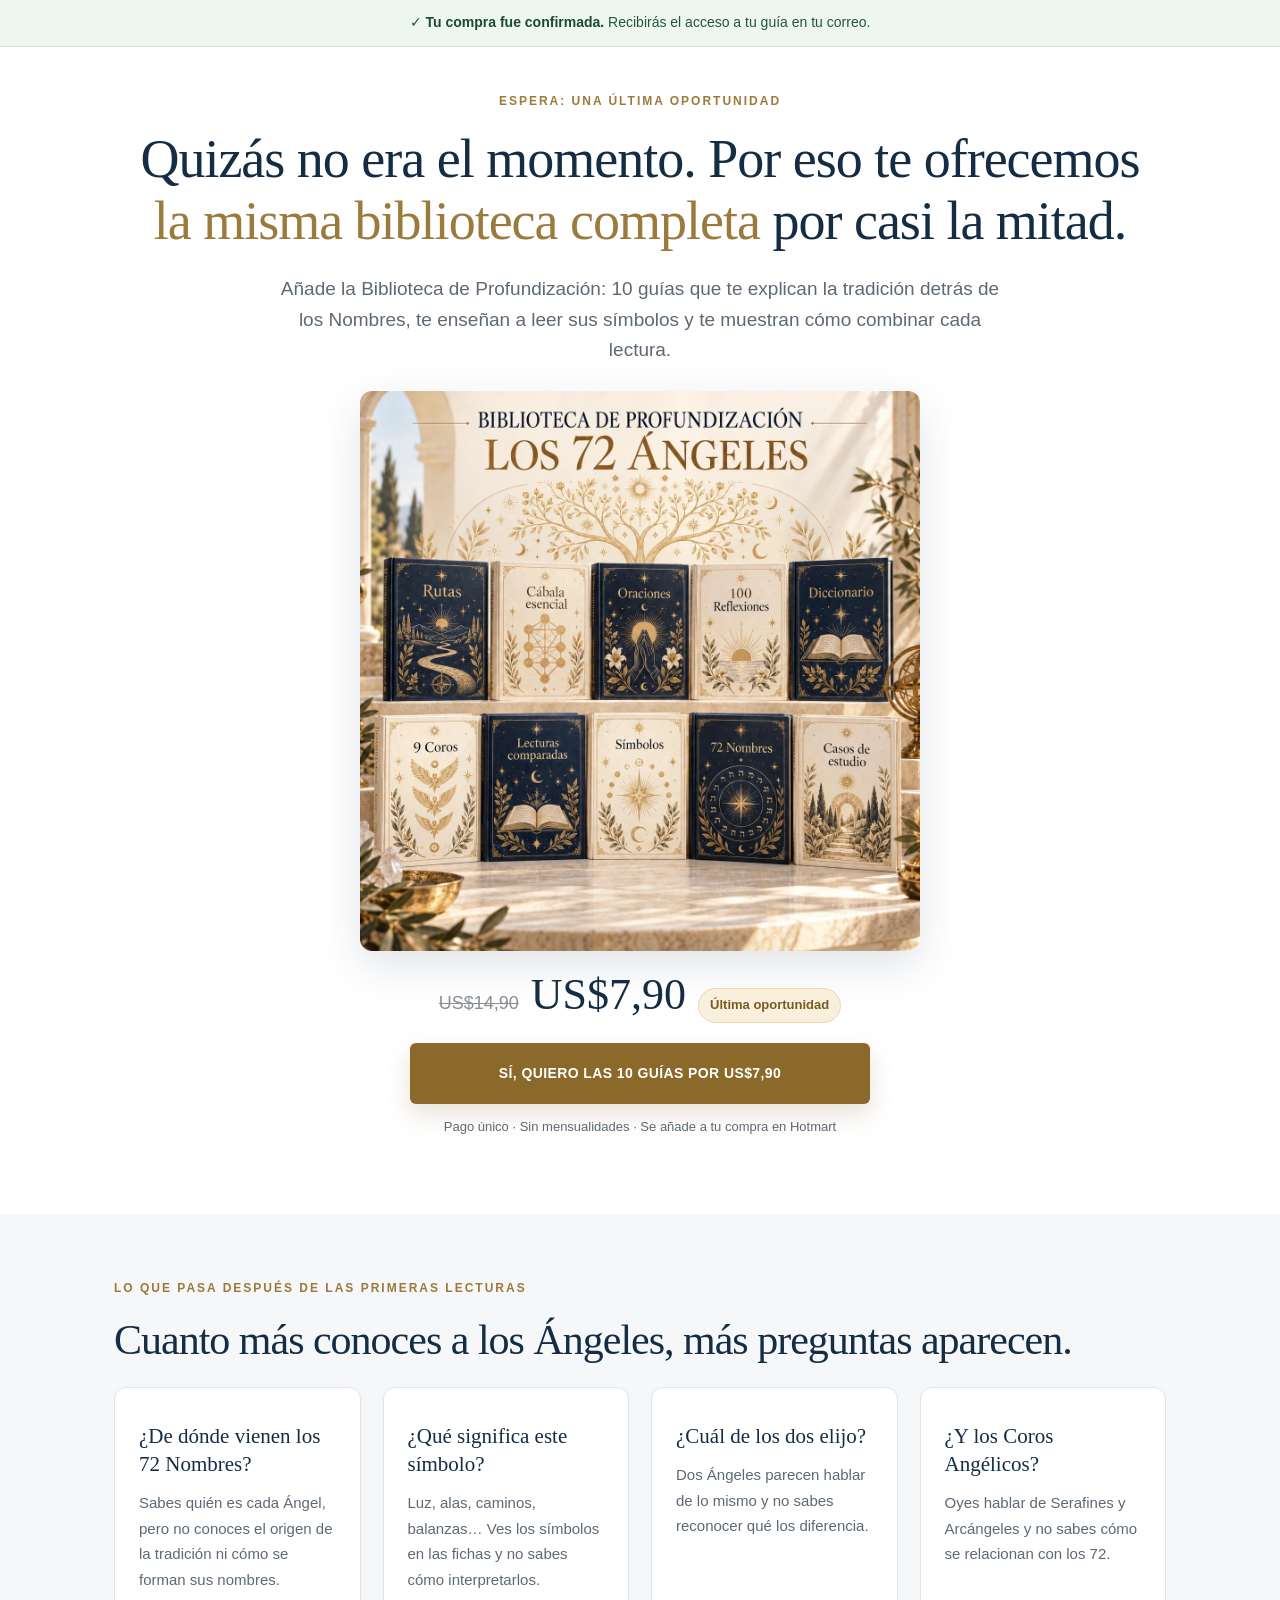
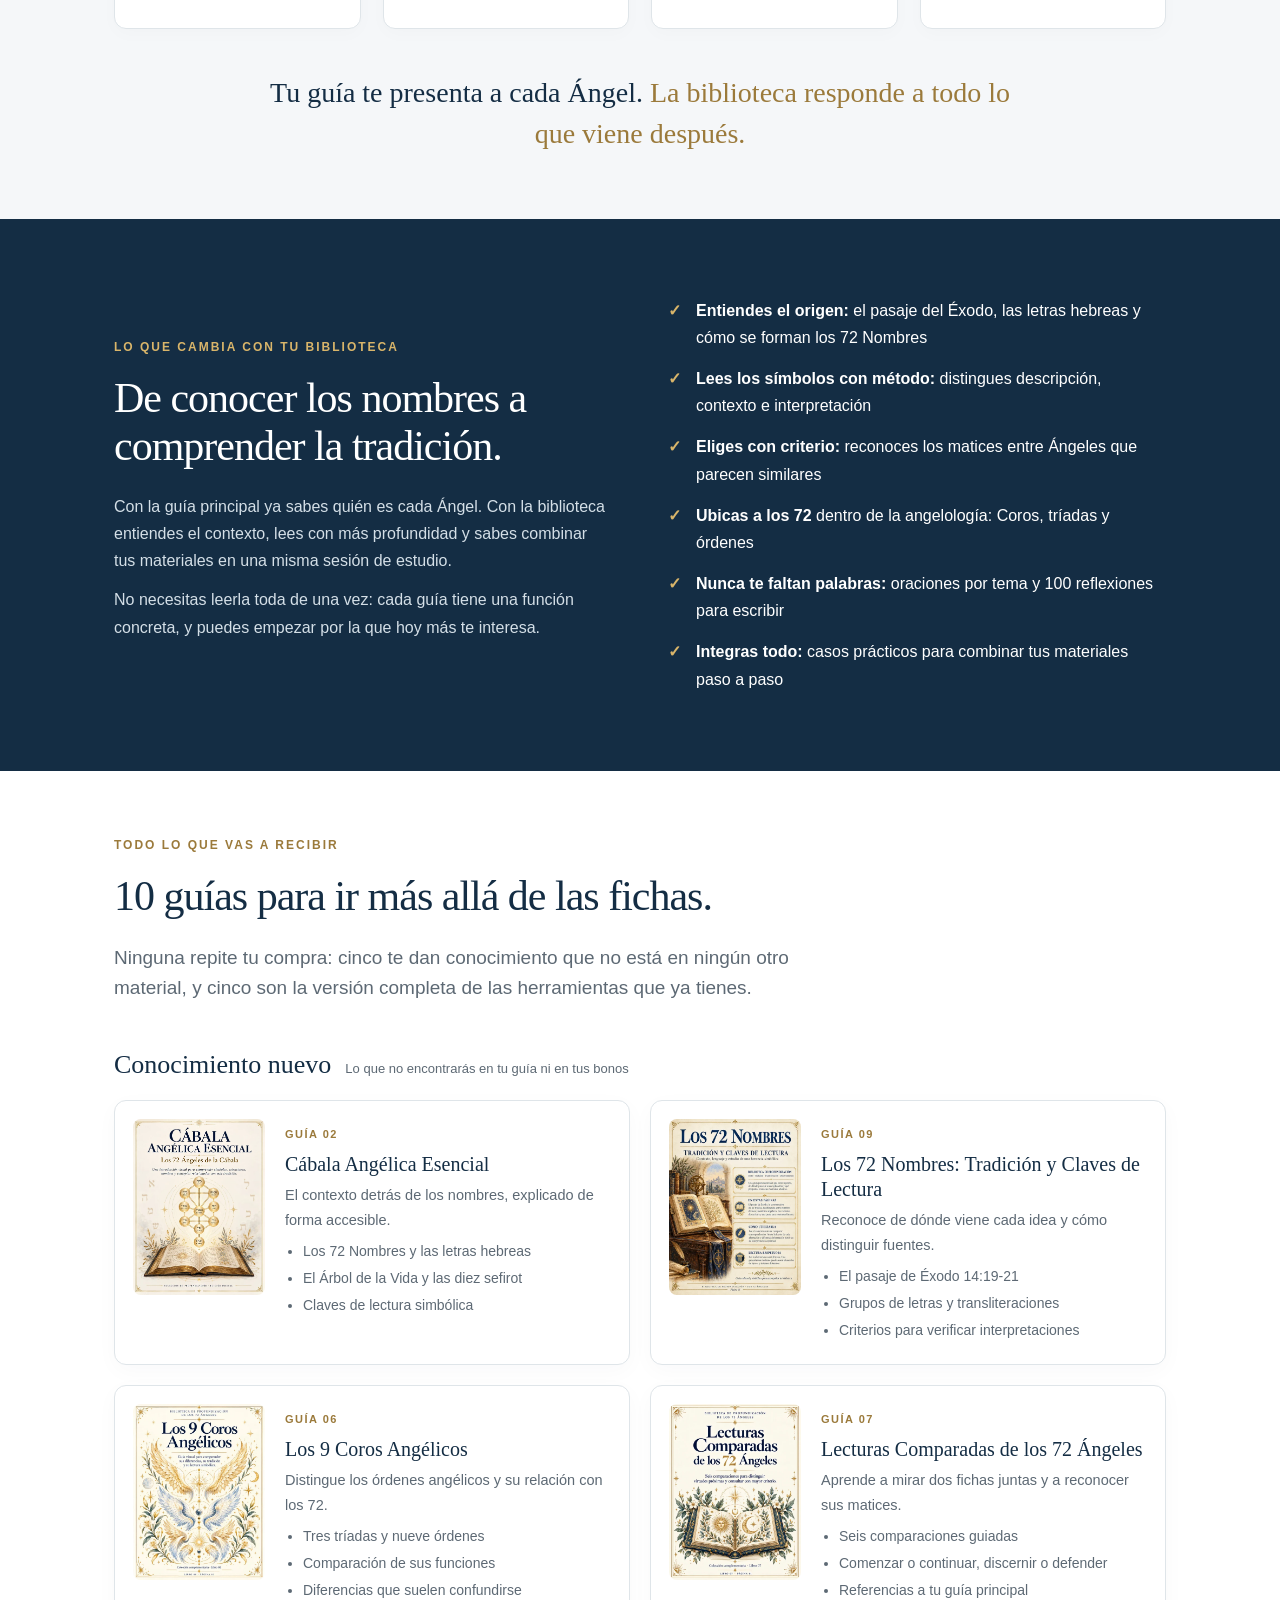
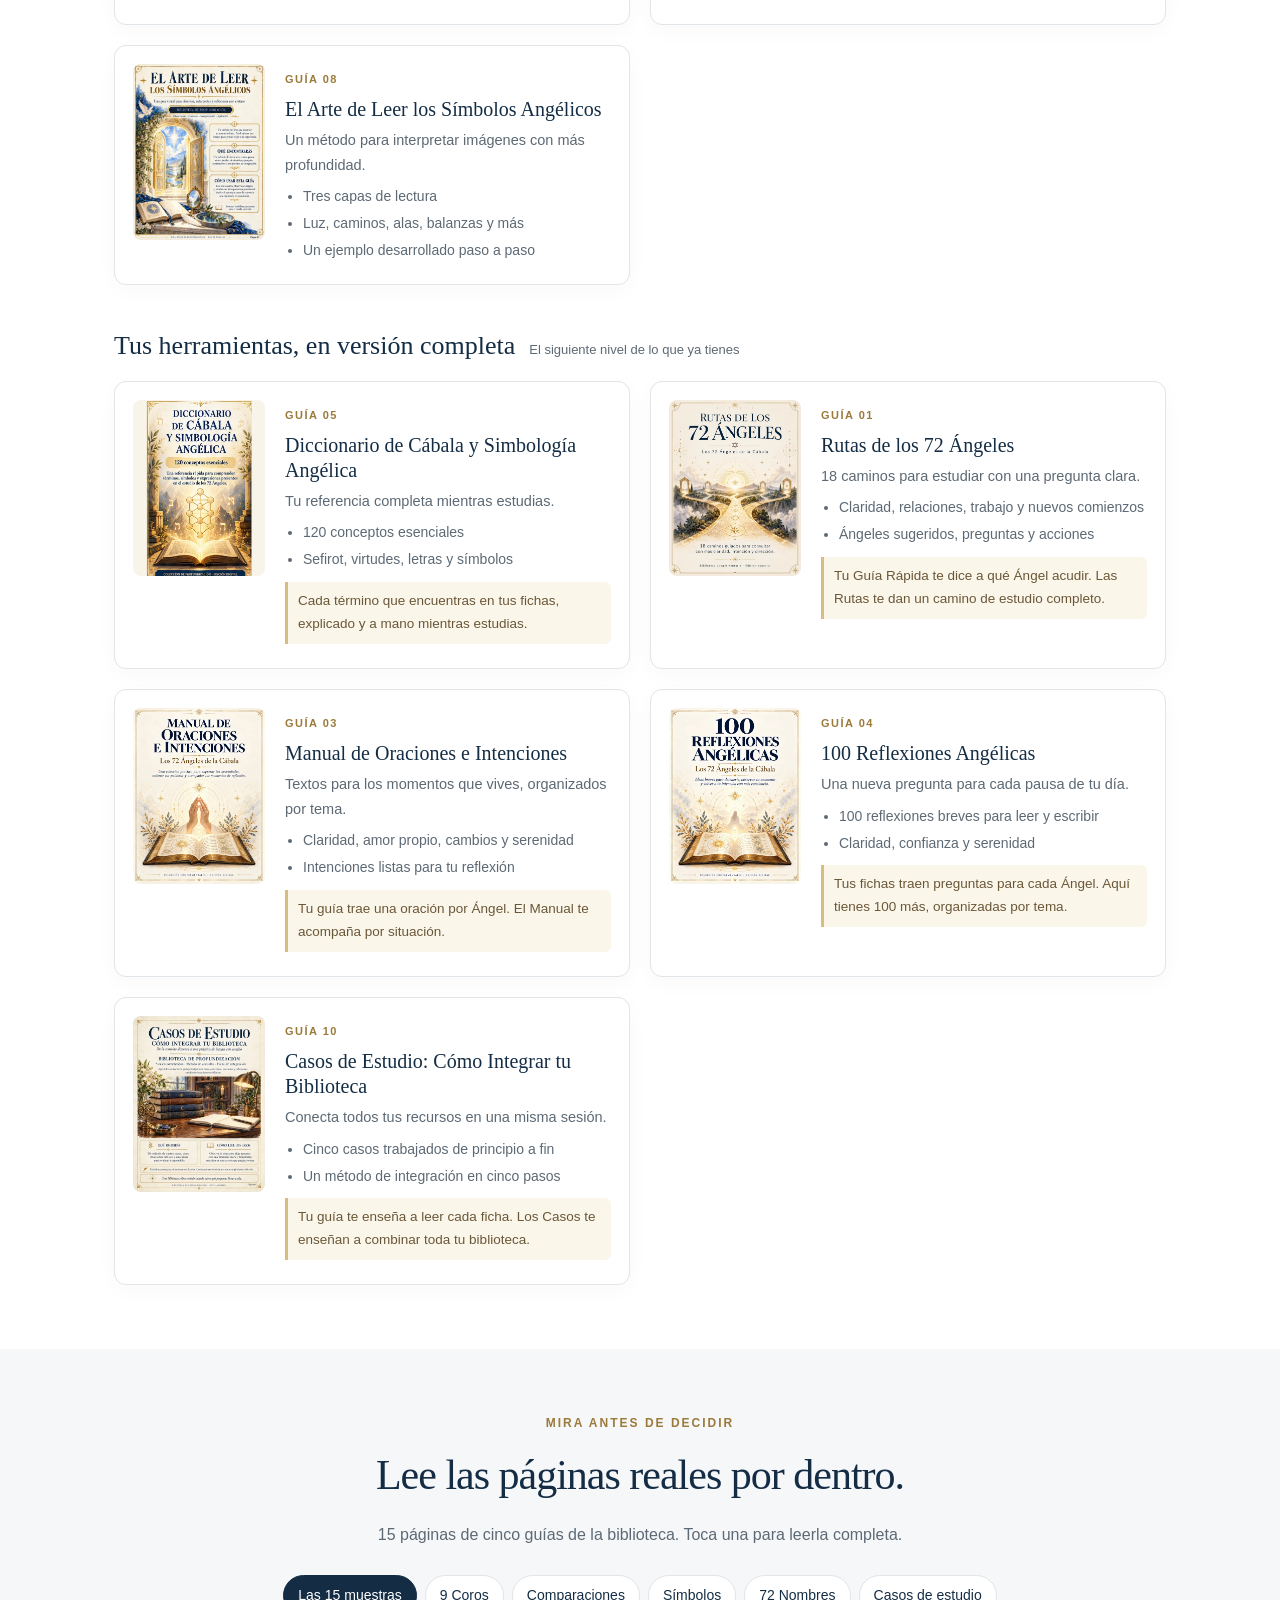
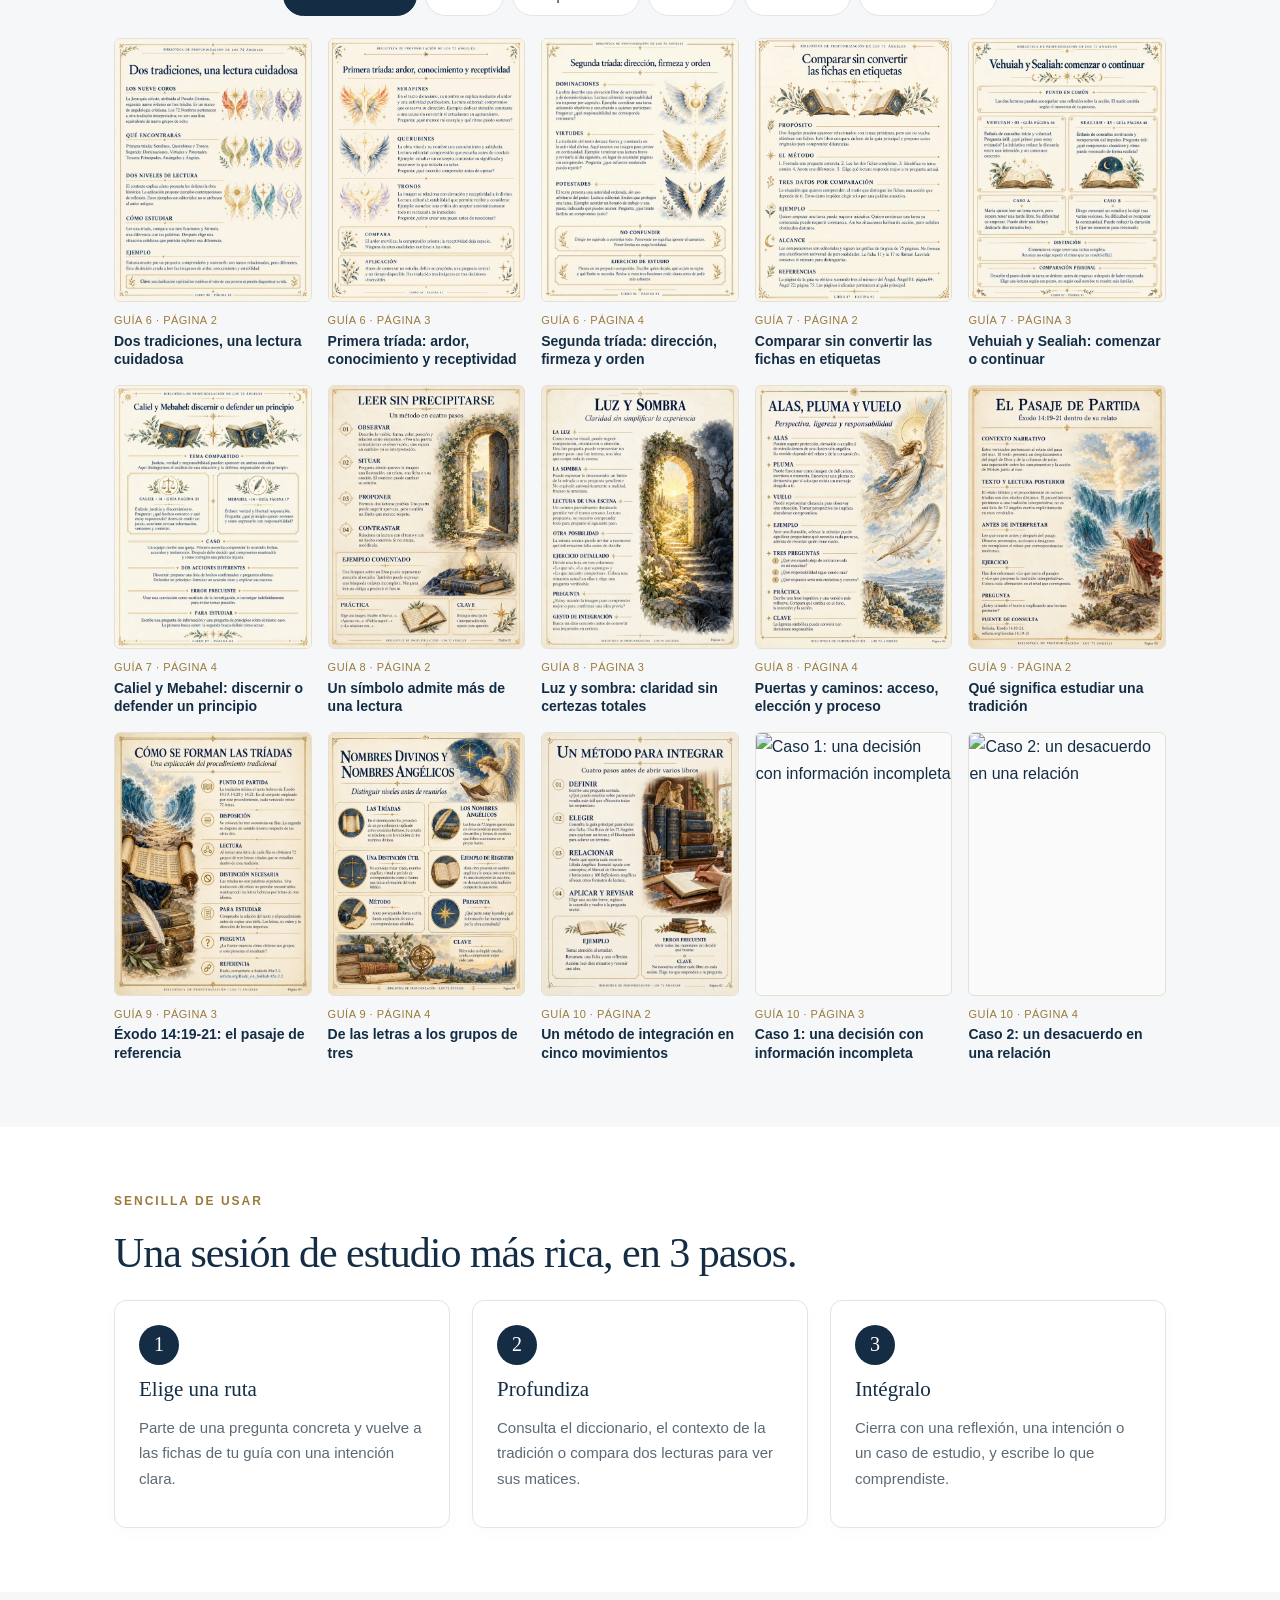
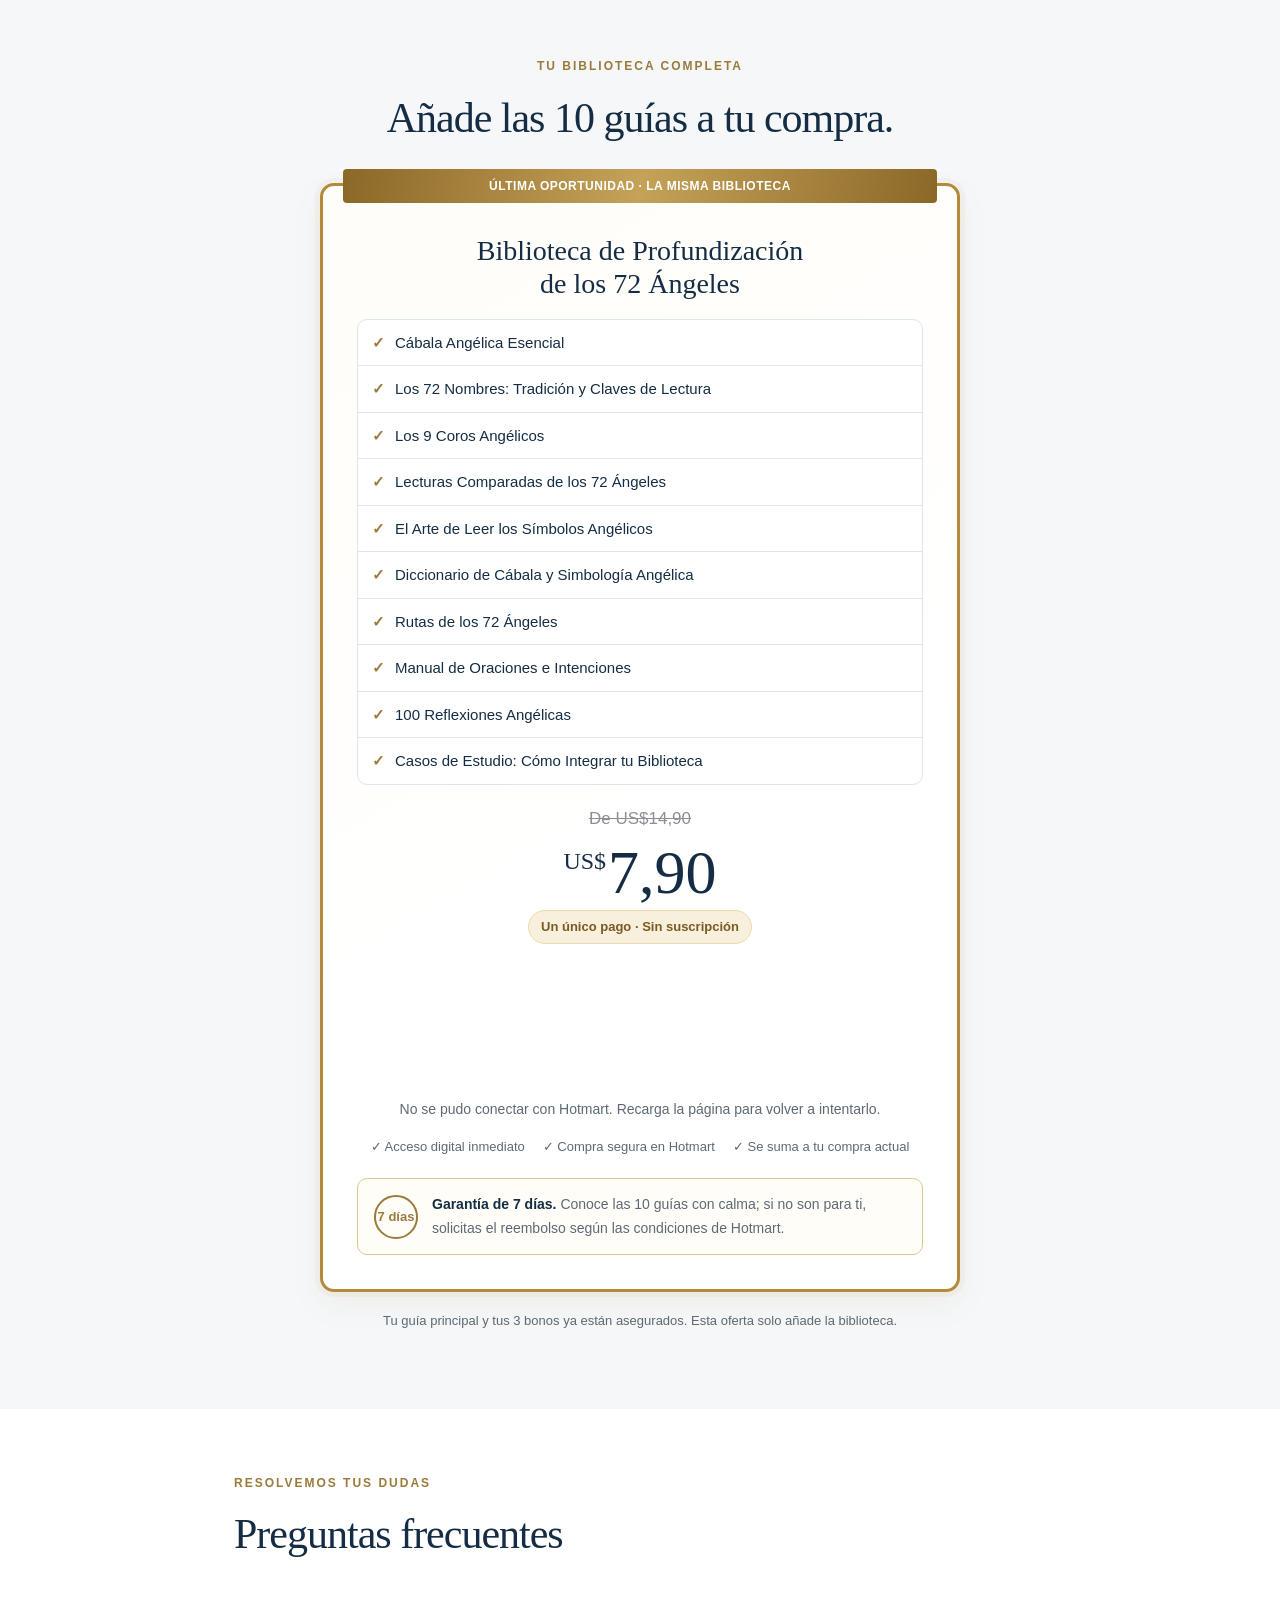
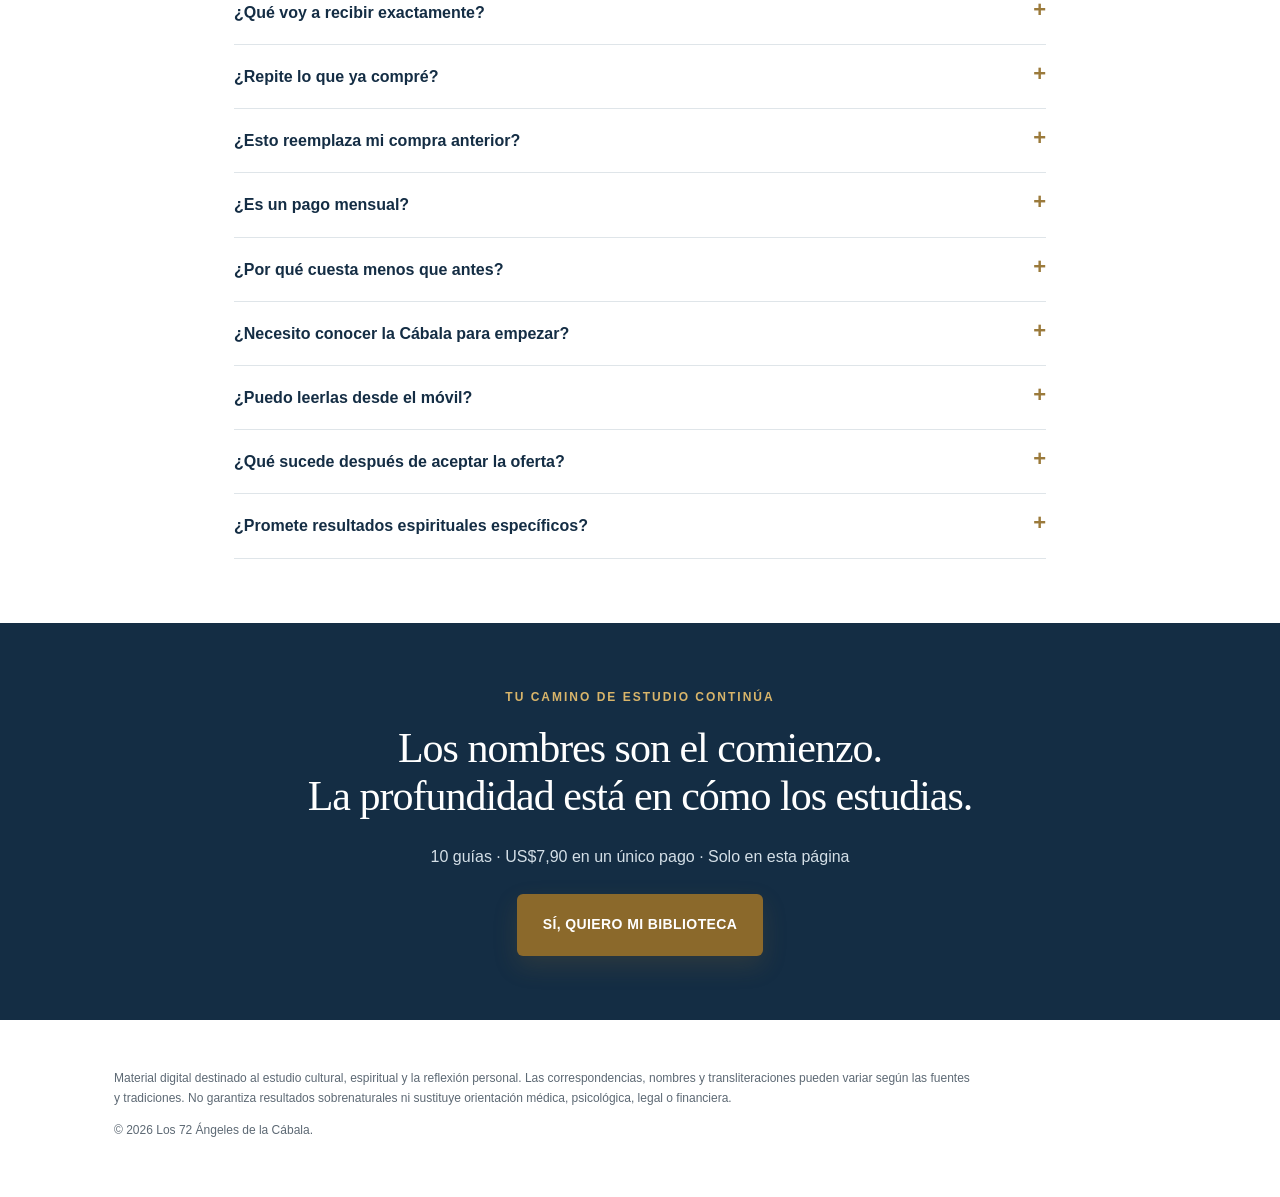
==== downsell1/index.html @ 2197fe31 "Downsells /downsell1 e /downsell2: mesmo produto dos upsells a US$7,90 Co-Authored-By: Claude Opus 5" ====
<!doctype html> <html lang="es"> <head> <meta charset="utf-8"><link rel="preconnect" href="https://connect.facebook.net"><link rel="dns-prefetch" href="https://www.facebook.com"><link rel="preconnect" href="https://cdn.utmify.com.br"> <meta name="viewport" content="width=device-width,initial-scale=1"> <title>Última oportunidad · Biblioteca de Profundización por US$7,90</title> <meta name="description" content="Oferta exclusiva para quienes acaban de adquirir la guía de los 72 Ángeles: 10 guías de profundización por US$7,90."> <meta name="robots" content="noindex"> <link rel="preload" as="image" href="../upsell/assets/biblioteca-mockup-v2.webp" fetchpriority="high"> <script>!function(e,t,n,c,o,a,f){e.fbq||(o=e.fbq=function(){o.callMethod?o.callMethod.apply(o,arguments):o.queue.push(arguments)},e._fbq||(e._fbq=o),o.push=o,o.loaded=!0,o.version="2.0",o.queue=[],(a=t.createElement(n)).async=!0,a.src="https://connect.facebook.net/en_US/fbevents.js",(f=t.getElementsByTagName(n)[0]).parentNode.insertBefore(a,f))}(window,document,"script"),fbq("init","1791405689657118"),fbq("track","PageView")</script> <script src="https://cdn.utmify.com.br/scripts/pixel/pixel.js" async defer="defer"></script> <script src="https://cdn.utmify.com.br/scripts/utms/latest.js" data-utmify-prevent-xcod-sck data-utmify-prevent-subids async defer="defer"></script> <style>:root{--ink:#142d44;--ink-2:#1d3d5a;--muted:#5d6974;--gold:#9b7a3b;--gold-2:#b38a3a;--soft:#f5f7f9;--cream:#fffdf8;--line:#dfe5e9;--ok:#2f7a4f}*{box-sizing:border-box}html{scroll-behavior:smooth;scroll-padding-top:20px}body{margin:0;font:16px/1.7 Arial,sans-serif;color:var(--ink);background:#fff}img{display:block;max-width:100%;height:auto}a{color:inherit;text-decoration:none}button{font:inherit;cursor:pointer}:focus-visible{outline:3px solid var(--gold);outline-offset:4px}.wrap{max-width:1100px;margin:auto;padding:64px 24px}.narrow{max-width:780px}.center{text-align:center;margin-left:auto;margin-right:auto}.eyebrow{font-size:12px;letter-spacing:2px;font-weight:700;color:var(--gold);margin:0 0 18px}h1,h2{font-family:Georgia,serif;font-weight:400;letter-spacing:-1px;line-height:1.14;margin:0 0 22px;text-wrap:balance}h1{font-size:clamp(34px,4.6vw,54px)}h1 em{color:var(--gold);font-style:normal}h2{font-size:clamp(29px,3.4vw,42px)}h3{font-size:19px;line-height:1.35;margin:10px 0}p{color:var(--muted);margin:12px 0}.lead{font-size:19px;line-height:1.6}.soft{background:var(--soft)}.navy{background:var(--ink);color:#fff}.navy p{color:#d4dfe7}.navy h2{color:#fff}.navy .eyebrow{color:#d9b56a}.meta{font-size:13px;color:var(--muted)}.confirm{background:#eef6f0;border-bottom:1px solid #d3e6d9;color:#24563a;text-align:center;font-size:14px;padding:11px 16px}.confirm b{color:#1c4a30}.button{display:inline-block;border:0;border-radius:6px;background:#8b692b;color:#fff;padding:19px 26px;font-size:14px;font-weight:700;letter-spacing:.4px;text-align:center;transition:background .2s,transform .2s;box-shadow:0 10px 24px #8b692b33}.button:hover{background:#735321;transform:translateY(-2px)}.button.wide{width:100%;max-width:460px}.hero{text-align:center;padding-top:44px}.hero .lead{max-width:720px;margin:0 auto 10px}.hero-mockup{width:100%;max-width:560px;margin:26px auto 8px;border-radius:12px;box-shadow:0 14px 40px #142d4422}.anchor{display:flex;justify-content:center;align-items:baseline;gap:12px;flex-wrap:wrap;margin:18px 0 6px}.anchor s{color:#8a8f96;font-size:18px}.anchor strong{font:44px Georgia,serif;color:var(--ink)}.anchor span{font-size:13px;font-weight:700;color:#7a5b22;background:#f8efdc;border:1px solid #ecd9ae;padding:5px 11px;border-radius:40px}.hero .button{margin-top:14px}.grid{display:grid;gap:22px}.four{grid-template-columns:repeat(4,1fr)}.three{grid-template-columns:repeat(3,1fr)}.card{border:1px solid var(--line);border-radius:12px;background:#fff;padding:24px;box-shadow:0 5px 18px #142d4405}.card h3{font-family:Georgia,serif;font-size:21px;font-weight:400}.card p{font-size:15px}.statement{font-family:Georgia,serif;font-size:clamp(22px,2.6vw,28px);line-height:1.45;text-align:center;color:var(--ink);margin:44px auto 0;max-width:760px}.statement em{color:var(--gold);font-style:normal}.change{display:grid;grid-template-columns:1fr 1fr;gap:56px;align-items:center}.checks{list-style:none;padding:0;margin:0}.checks li{position:relative;padding-left:28px;margin:14px 0}.checks li:before{content:'✓';position:absolute;left:0;color:var(--gold);font-weight:700}.navy .checks li:before{color:#d9b56a}.navy .checks b{color:#fff}.group-title{display:flex;align-items:baseline;gap:14px;flex-wrap:wrap;margin:46px 0 6px}.group-title h3{font:26px Georgia,serif;margin:0}.group-title span{font-size:13px;color:var(--muted)}.guides{display:grid;grid-template-columns:repeat(2,1fr);gap:20px;margin-top:20px}.guide{display:grid;grid-template-columns:132px 1fr;gap:20px;border:1px solid var(--line);border-radius:12px;background:#fff;padding:18px;box-shadow:0 6px 22px #142d4407}.guide img{width:132px;aspect-ratio:3/4;object-fit:cover;border-radius:8px;background:var(--soft)}.guide small{font-size:11px;letter-spacing:1.5px;font-weight:700;color:var(--gold)}.guide h4{font:20px/1.25 Georgia,serif;margin:6px 0 6px}.guide p{font-size:14.5px;margin:6px 0}.guide ul{margin:8px 0 0;padding-left:18px;font-size:14px;color:var(--muted)}.guide li{margin:3px 0}.diff{margin-top:10px!important;font-size:13.5px!important;color:#6a5738!important;background:#fbf6ea;border-left:3px solid #d8bd80;padding:8px 10px;border-radius:0 6px 6px 0}.filter{display:flex;gap:8px;flex-wrap:wrap;justify-content:center;margin:26px 0 8px}.filter button{border:1px solid var(--line);background:#fff;color:var(--ink);padding:8px 14px;border-radius:40px;font-size:14px}.filter button.active{background:var(--ink);color:#fff;border-color:var(--ink)}.samples{display:grid;grid-template-columns:repeat(5,1fr);gap:16px;margin-top:22px}.sample{background:0 0;border:0;padding:0;text-align:left;color:var(--ink)}.sample img{width:100%;aspect-ratio:3/4;object-fit:cover;border:1px solid #e5e0d6;border-radius:6px;background:#fafafa;transition:transform .2s}.sample:hover img{transform:translateY(-4px)}.sample small{display:block;margin-top:9px;font-size:11px;color:var(--gold);letter-spacing:.5px}.sample b{display:block;font-size:14px;line-height:1.35;margin-top:2px}dialog{border:0;border-radius:10px;padding:46px 14px 14px;max-width:min(94vw,760px);width:100%;max-height:94vh;overflow:auto;color:var(--ink)}dialog::backdrop{background:#071d30d9}dialog img{width:100%;height:auto;border-radius:6px;background:var(--soft)}.modal-head{position:absolute;top:10px;left:16px;right:52px;font-size:13px;color:var(--muted);white-space:nowrap;overflow:hidden;text-overflow:ellipsis}.close{position:absolute;right:8px;top:4px;background:0 0;border:0;font-size:30px;line-height:1;color:var(--ink);padding:4px 8px}.modal-nav{display:flex;justify-content:space-between;align-items:center;margin-top:12px;font-size:14px;color:var(--muted)}.modal-nav button{border:1px solid var(--line);background:#fff;border-radius:40px;padding:8px 16px;color:var(--ink)}.step .num{display:inline-flex;width:40px;height:40px;border-radius:50%;align-items:center;justify-content:center;background:var(--ink);color:#fff;font:20px Georgia,serif}.offer{max-width:640px;margin:40px auto 0;border:3px solid var(--gold-2);border-radius:14px;background:linear-gradient(150deg,var(--cream),#fff 60%);padding:44px 34px 34px;position:relative;box-shadow:0 0 0 5px #caa65714,0 12px 32px #93702b12}.ribbon{position:absolute;top:-17px;left:20px;right:20px;background:linear-gradient(100deg,#8c6828,#c5a258,#8c6828);color:#fff;padding:7px 12px;border-radius:4px;font-size:12px;letter-spacing:.5px;text-align:center;font-weight:700}.offer h3{font:28px/1.2 Georgia,serif;text-align:center;margin:4px 0 18px}.stack{list-style:none;padding:0;margin:0 0 20px;border:1px solid var(--line);border-radius:10px;background:#fff}.stack li{padding:10px 14px;border-bottom:1px solid var(--line);font-size:15px;display:flex;gap:10px}.stack li:last-child{border-bottom:0}.stack li:before{content:'✓';color:var(--gold);font-weight:700}.price-box{text-align:center}.price-box s{color:#8a8f96;font-size:17px}.price-box .price{font:62px/1.1 Georgia,serif;color:var(--ink);margin:4px 0}.price-box .price small{font-size:24px;vertical-align:24px;margin-right:2px}.price-box .tag{display:inline-block;font-size:13px;font-weight:700;color:#7a5b22;background:#f8efdc;border:1px solid #ecd9ae;padding:5px 12px;border-radius:40px}#hotmart-sales-funnel{margin:22px 0 6px;min-height:120px}.widget-status{text-align:center;font-size:14px;color:var(--muted)}.trust{display:flex;justify-content:center;gap:8px 18px;flex-wrap:wrap;font-size:13px;color:var(--muted);margin-top:14px}.guarantee{display:flex;gap:14px;align-items:center;margin-top:20px;padding:14px 16px;border:1px solid #ddc894;border-radius:10px;background:#fffdf8;font-size:14px;color:var(--muted)}.guarantee .seal{flex:none;width:44px;height:44px;border-radius:50%;border:2px solid var(--gold);color:var(--gold);display:flex;align-items:center;justify-content:center;font:700 13px Arial}.guarantee strong{color:var(--ink)}.faq{max-width:860px}details{border-bottom:1px solid var(--line);padding:18px 0}summary{cursor:pointer;font-weight:600;list-style:none;display:flex;justify-content:space-between;gap:20px}summary::-webkit-details-marker{display:none}summary:after{content:'+';color:var(--gold);font-size:22px;line-height:1}details[open] summary:after{content:'−'}details p{padding-right:30px}.closing{text-align:center}.closing h2{max-width:760px;margin-left:auto;margin-right:auto}footer{max-width:1100px;margin:auto;padding:36px 24px 44px;font-size:12px;color:var(--muted)}footer p{font-size:12px;max-width:860px}@media(max-width:900px){.four{grid-template-columns:repeat(2,1fr)}.samples{grid-template-columns:repeat(3,1fr)}.change{grid-template-columns:1fr;gap:28px}.guides{grid-template-columns:1fr}}@media(max-width:650px){.wrap{padding:46px 20px}.hero{padding-top:30px}h1{font-size:33px;line-height:1.18}h2{font-size:28px}.lead{font-size:17px}.eyebrow{font-size:11px;letter-spacing:1.5px}.four,.three{grid-template-columns:1fr}.samples{grid-template-columns:repeat(2,1fr);gap:12px}.guide{grid-template-columns:96px 1fr;gap:14px;padding:14px}.guide img{width:96px}.offer{padding:40px 18px 24px}.button{width:100%}.anchor strong{font-size:38px}}@media(prefers-reduced-motion:reduce){html{scroll-behavior:auto}*{transition:none!important}}</style> </head> <body> <noscript><img height="1" width="1" style="display:none" alt="" src="https://www.facebook.com/tr?id=1791405689657118&ev=PageView&noscript=1"></noscript> <div class="confirm">✓ <b>Tu compra fue confirmada.</b> Recibirás el acceso a tu guía en tu correo.</div> <main> <section class="wrap hero"> <p class="eyebrow">ESPERA: UNA ÚLTIMA OPORTUNIDAD</p> <h1>Quizás no era el momento. Por eso te ofrecemos <em>la misma biblioteca completa</em> por casi la mitad.</h1> <p class="lead">Añade la Biblioteca de Profundización: 10 guías que te explican la tradición detrás de los Nombres, te enseñan a leer sus símbolos y te muestran cómo combinar cada lectura.</p> <img class="hero-mockup" src="../upsell/assets/biblioteca-mockup-v2.webp" width="1254" height="1254" alt="Biblioteca de Profundización con diez guías digitales" fetchpriority="high"> <div class="anchor"><s>US$14,90</s><strong>US$7,90</strong><span>Última oportunidad</span></div> <a class="button wide" href="#oferta">SÍ, QUIERO LAS 10 GUÍAS POR US$7,90</a> <p class="meta">Pago único · Sin mensualidades · Se añade a tu compra en Hotmart</p> </section> <section class="soft"><div class="wrap"> <p class="eyebrow">LO QUE PASA DESPUÉS DE LAS PRIMERAS LECTURAS</p> <h2>Cuanto más conoces a los Ángeles, más preguntas aparecen.</h2> <div class="grid four"> <article class="card"><h3>¿De dónde vienen los 72 Nombres?</h3><p>Sabes quién es cada Ángel, pero no conoces el origen de la tradición ni cómo se forman sus nombres.</p></article> <article class="card"><h3>¿Qué significa este símbolo?</h3><p>Luz, alas, caminos, balanzas… Ves los símbolos en las fichas y no sabes cómo interpretarlos.</p></article> <article class="card"><h3>¿Cuál de los dos elijo?</h3><p>Dos Ángeles parecen hablar de lo mismo y no sabes reconocer qué los diferencia.</p></article> <article class="card"><h3>¿Y los Coros Angélicos?</h3><p>Oyes hablar de Serafines y Arcángeles y no sabes cómo se relacionan con los 72.</p></article> </div> <p class="statement">Tu guía te presenta a cada Ángel. <em>La biblioteca responde a todo lo que viene después.</em></p> </div></section> <section class="navy"><div class="wrap change"> <div> <p class="eyebrow">LO QUE CAMBIA CON TU BIBLIOTECA</p> <h2>De conocer los nombres a comprender la tradición.</h2> <p>Con la guía principal ya sabes quién es cada Ángel. Con la biblioteca entiendes el contexto, lees con más profundidad y sabes combinar tus materiales en una misma sesión de estudio.</p> <p>No necesitas leerla toda de una vez: cada guía tiene una función concreta, y puedes empezar por la que hoy más te interesa.</p> </div> <ul class="checks"> <li><b>Entiendes el origen:</b> el pasaje del Éxodo, las letras hebreas y cómo se forman los 72 Nombres</li> <li><b>Lees los símbolos con método:</b> distingues descripción, contexto e interpretación</li> <li><b>Eliges con criterio:</b> reconoces los matices entre Ángeles que parecen similares</li> <li><b>Ubicas a los 72</b> dentro de la angelología: Coros, tríadas y órdenes</li> <li><b>Nunca te faltan palabras:</b> oraciones por tema y 100 reflexiones para escribir</li> <li><b>Integras todo:</b> casos prácticos para combinar tus materiales paso a paso</li> </ul> </div></section> <section class="wrap" id="coleccion"> <p class="eyebrow">TODO LO QUE VAS A RECIBIR</p> <h2>10 guías para ir más allá de las fichas.</h2> <p class="lead" style="max-width:740px">Ninguna repite tu compra: cinco te dan conocimiento que no está en ningún otro material, y cinco son la versión completa de las herramientas que ya tienes.</p> <div class="group-title"><h3>Conocimiento nuevo</h3><span>Lo que no encontrarás en tu guía ni en tus bonos</span></div> <div class="guides"> <article class="guide"><img src="../upsell/assets/upsell-book-2-page-1-thumb.webp" width="525" height="700" loading="lazy" alt="Portada de Cábala Angélica Esencial"><div><small>GUÍA 02</small><h4>Cábala Angélica Esencial</h4><p>El contexto detrás de los nombres, explicado de forma accesible.</p><ul><li>Los 72 Nombres y las letras hebreas</li><li>El Árbol de la Vida y las diez sefirot</li><li>Claves de lectura simbólica</li></ul></div></article> <article class="guide"><img src="../upsell/assets/cover-9.webp" width="488" height="650" loading="lazy" alt="Portada de Los 72 Nombres: Tradición y Claves de Lectura"><div><small>GUÍA 09</small><h4>Los 72 Nombres: Tradición y Claves de Lectura</h4><p>Reconoce de dónde viene cada idea y cómo distinguir fuentes.</p><ul><li>El pasaje de Éxodo 14:19-21</li><li>Grupos de letras y transliteraciones</li><li>Criterios para verificar interpretaciones</li></ul></div></article> <article class="guide"><img src="../upsell/assets/cover-6.webp" width="488" height="650" loading="lazy" alt="Portada de Los 9 Coros Angélicos"><div><small>GUÍA 06</small><h4>Los 9 Coros Angélicos</h4><p>Distingue los órdenes angélicos y su relación con los 72.</p><ul><li>Tres tríadas y nueve órdenes</li><li>Comparación de sus funciones</li><li>Diferencias que suelen confundirse</li></ul></div></article> <article class="guide"><img src="../upsell/assets/cover-7.webp" width="488" height="650" loading="lazy" alt="Portada de Lecturas Comparadas de los 72 Ángeles"><div><small>GUÍA 07</small><h4>Lecturas Comparadas de los 72 Ángeles</h4><p>Aprende a mirar dos fichas juntas y a reconocer sus matices.</p><ul><li>Seis comparaciones guiadas</li><li>Comenzar o continuar, discernir o defender</li><li>Referencias a tu guía principal</li></ul></div></article> <article class="guide"><img src="../upsell/assets/cover-8.webp" width="488" height="650" loading="lazy" alt="Portada de El Arte de Leer los Símbolos Angélicos"><div><small>GUÍA 08</small><h4>El Arte de Leer los Símbolos Angélicos</h4><p>Un método para interpretar imágenes con más profundidad.</p><ul><li>Tres capas de lectura</li><li>Luz, caminos, alas, balanzas y más</li><li>Un ejemplo desarrollado paso a paso</li></ul></div></article> </div> <div class="group-title"><h3>Tus herramientas, en versión completa</h3><span>El siguiente nivel de lo que ya tienes</span></div> <div class="guides"> <article class="guide"><img src="../upsell/assets/upsell-book-5-page-1-thumb.webp" width="525" height="700" loading="lazy" alt="Portada de Diccionario de Cábala y Simbología Angélica"><div><small>GUÍA 05</small><h4>Diccionario de Cábala y Simbología Angélica</h4><p>Tu referencia completa mientras estudias.</p><ul><li>120 conceptos esenciales</li><li>Sefirot, virtudes, letras y símbolos</li></ul><p class="diff">Cada término que encuentras en tus fichas, explicado y a mano mientras estudias.</p></div></article> <article class="guide"><img src="../upsell/assets/upsell-book-1-page-1-thumb.webp" width="525" height="700" loading="lazy" alt="Portada de Rutas de los 72 Ángeles"><div><small>GUÍA 01</small><h4>Rutas de los 72 Ángeles</h4><p>18 caminos para estudiar con una pregunta clara.</p><ul><li>Claridad, relaciones, trabajo y nuevos comienzos</li><li>Ángeles sugeridos, preguntas y acciones</li></ul><p class="diff">Tu Guía Rápida te dice a qué Ángel acudir. Las Rutas te dan un camino de estudio completo.</p></div></article> <article class="guide"><img src="../upsell/assets/upsell-book-3-page-1-thumb.webp" width="525" height="700" loading="lazy" alt="Portada de Manual de Oraciones e Intenciones"><div><small>GUÍA 03</small><h4>Manual de Oraciones e Intenciones</h4><p>Textos para los momentos que vives, organizados por tema.</p><ul><li>Claridad, amor propio, cambios y serenidad</li><li>Intenciones listas para tu reflexión</li></ul><p class="diff">Tu guía trae una oración por Ángel. El Manual te acompaña por situación.</p></div></article> <article class="guide"><img src="../upsell/assets/upsell-book-4-page-1-thumb.webp" width="525" height="700" loading="lazy" alt="Portada de 100 Reflexiones Angélicas"><div><small>GUÍA 04</small><h4>100 Reflexiones Angélicas</h4><p>Una nueva pregunta para cada pausa de tu día.</p><ul><li>100 reflexiones breves para leer y escribir</li><li>Claridad, confianza y serenidad</li></ul><p class="diff">Tus fichas traen preguntas para cada Ángel. Aquí tienes 100 más, organizadas por tema.</p></div></article> <article class="guide"><img src="../upsell/assets/cover-10.webp" width="488" height="650" loading="lazy" alt="Portada de Casos de Estudio: Cómo Integrar tu Biblioteca"><div><small>GUÍA 10</small><h4>Casos de Estudio: Cómo Integrar tu Biblioteca</h4><p>Conecta todos tus recursos en una misma sesión.</p><ul><li>Cinco casos trabajados de principio a fin</li><li>Un método de integración en cinco pasos</li></ul><p class="diff">Tu guía te enseña a leer cada ficha. Los Casos te enseñan a combinar toda tu biblioteca.</p></div></article> </div> </section> <section class="soft" id="muestras"><div class="wrap"> <p class="eyebrow center" style="text-align:center">MIRA ANTES DE DECIDIR</p> <h2 class="center" style="text-align:center">Lee las páginas reales por dentro.</h2> <p class="center" style="text-align:center;max-width:640px">15 páginas de cinco guías de la biblioteca. Toca una para leerla completa.</p> <div class="filter" role="group" aria-label="Filtrar muestras"> <button type="button" class="active" data-filter="all">Las 15 muestras</button> <button type="button" data-filter="6">9 Coros</button> <button type="button" data-filter="7">Comparaciones</button> <button type="button" data-filter="8">Símbolos</button> <button type="button" data-filter="9">72 Nombres</button> <button type="button" data-filter="10">Casos de estudio</button> </div> <div class="samples" id="samples"></div> </div></section> <section class="wrap"> <p class="eyebrow">SENCILLA DE USAR</p> <h2>Una sesión de estudio más rica, en 3 pasos.</h2> <div class="grid three"> <article class="card step"><span class="num">1</span><h3>Elige una ruta</h3><p>Parte de una pregunta concreta y vuelve a las fichas de tu guía con una intención clara.</p></article> <article class="card step"><span class="num">2</span><h3>Profundiza</h3><p>Consulta el diccionario, el contexto de la tradición o compara dos lecturas para ver sus matices.</p></article> <article class="card step"><span class="num">3</span><h3>Intégralo</h3><p>Cierra con una reflexión, una intención o un caso de estudio, y escribe lo que comprendiste.</p></article> </div> </section> <section class="soft" id="oferta"><div class="wrap"> <p class="eyebrow center" style="text-align:center">TU BIBLIOTECA COMPLETA</p> <h2 class="center" style="text-align:center">Añade las 10 guías a tu compra.</h2> <div class="offer"> <div class="ribbon">ÚLTIMA OPORTUNIDAD · LA MISMA BIBLIOTECA</div> <h3>Biblioteca de Profundización<br>de los 72 Ángeles</h3> <ul class="stack"> <li>Cábala Angélica Esencial</li> <li>Los 72 Nombres: Tradición y Claves de Lectura</li> <li>Los 9 Coros Angélicos</li> <li>Lecturas Comparadas de los 72 Ángeles</li> <li>El Arte de Leer los Símbolos Angélicos</li> <li>Diccionario de Cábala y Simbología Angélica</li> <li>Rutas de los 72 Ángeles</li> <li>Manual de Oraciones e Intenciones</li> <li>100 Reflexiones Angélicas</li> <li>Casos de Estudio: Cómo Integrar tu Biblioteca</li> </ul> <div class="price-box"> <s>De US$14,90</s> <div class="price"><small>US$</small>7,90</div> <span class="tag">Un único pago · Sin suscripción</span> </div> <div id="hotmart-sales-funnel"></div> <p class="widget-status" id="widget-status" role="status">Cargando tu oferta en Hotmart…</p> <div class="trust"><span>✓ Acceso digital inmediato</span><span>✓ Compra segura en Hotmart</span><span>✓ Se suma a tu compra actual</span></div> <div class="guarantee"><span class="seal">7 días</span><div><strong>Garantía de 7 días.</strong> Conoce las 10 guías con calma; si no son para ti, solicitas el reembolso según las condiciones de Hotmart.</div></div> </div> <p class="meta center" style="text-align:center;margin-top:18px">Tu guía principal y tus 3 bonos ya están asegurados. Esta oferta solo añade la biblioteca.</p> </div></section> <section class="wrap faq"> <p class="eyebrow">RESOLVEMOS TUS DUDAS</p> <h2>Preguntas frecuentes</h2> <details><summary>¿Qué voy a recibir exactamente?</summary><p>Las 10 guías digitales en PDF descritas en esta página: Cábala Angélica Esencial, Los 72 Nombres, Los 9 Coros, Lecturas Comparadas, Símbolos, Diccionario, Rutas, Manual de Oraciones, 100 Reflexiones y Casos de Estudio.</p></details> <details><summary>¿Repite lo que ya compré?</summary><p>No. Cinco guías traen temas que no están en tu guía ni en tus bonos, y las otras cinco llevan más lejos lo que ya tienes: por ejemplo, tu guía trae una oración por Ángel y el Manual te acompaña con oraciones por situación.</p></details> <details><summary>¿Esto reemplaza mi compra anterior?</summary><p>No. Tu guía principal y tus 3 bonos se conservan. Esta oferta solo añade la biblioteca.</p></details> <details><summary>¿Es un pago mensual?</summary><p>No. Son US$7,90 en un único pago, sin mensualidades.</p></details> <details><summary>¿Por qué cuesta menos que antes?</summary><p>Porque es la última oportunidad de esta oferta: la misma biblioteca completa, con las 10 guías, por US$7,90. Solo está disponible en esta página.</p></details> <details><summary>¿Necesito conocer la Cábala para empezar?</summary><p>No. Empieza por Cábala Angélica Esencial y el Diccionario; después elige una ruta y avanza a las comparaciones y la lectura de símbolos.</p></details> <details><summary>¿Puedo leerlas desde el móvil?</summary><p>Sí. Son PDF que puedes abrir en tu teléfono, tablet o computadora.</p></details> <details><summary>¿Qué sucede después de aceptar la oferta?</summary><p>Hotmart la añade a tu compra y te envía las instrucciones de acceso por correo, junto con las de tu guía principal.</p></details> <details><summary>¿Promete resultados espirituales específicos?</summary><p>No. Es un material de estudio y reflexión personal; sus prácticas y lecturas simbólicas no garantizan acontecimientos ni resultados sobrenaturales.</p></details> </section> <section class="navy closing"><div class="wrap"> <p class="eyebrow">TU CAMINO DE ESTUDIO CONTINÚA</p> <h2>Los nombres son el comienzo.<br>La profundidad está en cómo los estudias.</h2> <p>10 guías · US$7,90 en un único pago · Solo en esta página</p> <a class="button" href="#oferta" style="margin-top:12px">SÍ, QUIERO MI BIBLIOTECA</a> </div></section> </main> <footer> <p>Material digital destinado al estudio cultural, espiritual y la reflexión personal. Las correspondencias, nombres y transliteraciones pueden variar según las fuentes y tradiciones. No garantiza resultados sobrenaturales ni sustituye orientación médica, psicológica, legal o financiera.</p> <p>© 2026 Los 72 Ángeles de la Cábala.</p> </footer> <dialog id="viewer" aria-label="Página ampliada"> <div class="modal-head" id="modal-book"></div> <button class="close" type="button" id="close" aria-label="Cerrar">×</button> <img id="modal-img" alt=""> <div class="modal-nav"><button type="button" id="prev">← Anterior</button><span id="modal-count"></span><button type="button" id="next">Siguiente →</button></div> </dialog> <script>!function(){var e={"sample-6-2-thumb.webp":1,"sample-6-3-thumb.webp":1,"sample-6-4-thumb.webp":1,"sample-7-2-thumb.webp":1,"sample-7-3-thumb.webp":1,"sample-7-4-thumb.webp":1,"sample-8-2-thumb.webp":1,"sample-8-3-thumb.webp":1,"sample-8-4-thumb.webp":1,"sample-9-2-thumb.webp":1,"sample-9-3-thumb.webp":1,"sample-9-4-thumb.webp":1,"sample-10-2-thumb.webp":1};function t(t){return e[t]?"../upsell/assets/"+t:"https://72bibliotecaupsell.vercel.app/assets/"+t}var n=[[6,2,"Los 9 Coros Angélicos","Dos tradiciones, una lectura cuidadosa"],[6,3,"Los 9 Coros Angélicos","Primera tríada: ardor, conocimiento y receptividad"],[6,4,"Los 9 Coros Angélicos","Segunda tríada: dirección, firmeza y orden"],[7,2,"Lecturas Comparadas","Comparar sin convertir las fichas en etiquetas"],[7,3,"Lecturas Comparadas","Vehuiah y Sealiah: comenzar o continuar"],[7,4,"Lecturas Comparadas","Caliel y Mebahel: discernir o defender un principio"],[8,2,"Símbolos Angélicos","Un símbolo admite más de una lectura"],[8,3,"Símbolos Angélicos","Luz y sombra: claridad sin certezas totales"],[8,4,"Símbolos Angélicos","Puertas y caminos: acceso, elección y proceso"],[9,2,"Los 72 Nombres","Qué significa estudiar una tradición"],[9,3,"Los 72 Nombres","Éxodo 14:19-21: el pasaje de referencia"],[9,4,"Los 72 Nombres","De las letras a los grupos de tres"],[10,2,"Casos de Estudio","Un método de integración en cinco movimientos"],[10,3,"Casos de Estudio","Caso 1: una decisión con información incompleta"],[10,4,"Casos de Estudio","Caso 2: un desacuerdo en una relación"]],o=document.getElementById("samples"),a=document.getElementById("viewer"),s=0,c=[];function l(e){o.innerHTML="",c=[],n.forEach(function(n,a){if("all"===e||String(n[0])===e){c.push(a);var s=document.createElement("button");s.type="button",s.className="sample",s.setAttribute("aria-label","Ampliar: "+n[3]),s.innerHTML='<img loading="lazy" width="600" height="800" alt=""><small>GUÍA '+n[0]+" · PÁGINA "+n[1]+"</small><b></b>",s.querySelector("img").src=t("sample-"+n[0]+"-"+n[1]+"-thumb.webp"),s.querySelector("img").alt=n[3],s.querySelector("b").textContent=n[3],s.onclick=function(){i(c.indexOf(a))},o.appendChild(s)}})}function i(e){s=(e+c.length)%c.length;var o=n[c[s]],l=document.getElementById("modal-img");l.src=t("sample-"+o[0]+"-"+o[1]+".webp"),l.alt=o[3],document.getElementById("modal-book").textContent=o[2]+" · Página "+o[1],document.getElementById("modal-count").textContent=s+1+" / "+c.length,a.open||a.showModal(),a.scrollTop=0}document.querySelectorAll(".filter button").forEach(function(e){e.onclick=function(){document.querySelector(".filter .active").classList.remove("active"),e.classList.add("active"),l(e.dataset.filter)}}),document.getElementById("close").onclick=function(){a.close()},document.getElementById("prev").onclick=function(){i(s-1)},document.getElementById("next").onclick=function(){i(s+1)},a.addEventListener("click",function(e){e.target===a&&a.close()}),a.addEventListener("keydown",function(e){"ArrowRight"===e.key&&i(s+1),"ArrowLeft"===e.key&&i(s-1)}),l("all");var r=document.getElementById("hotmart-sales-funnel"),m=document.getElementById("widget-status"),u=!1;var d=document.createElement("script");d.src="https://checkout.hotmart.com/lib/hotmart-checkout-elements.js",d.async=!0,d.onload=function(){if(!u&&window.checkoutElements)try{window.checkoutElements.init("salesFunnel").mount("#hotmart-sales-funnel"),u=!0}catch(e){m.textContent="No se pudo cargar la oferta. Intenta recargar esta página desde tu compra."}},d.onerror=function(){m.textContent="No se pudo conectar con Hotmart. Recarga la página para volver a intentarlo."},document.body.appendChild(d),new MutationObserver(function(){r.children.length&&(m.hidden=!0)}).observe(r,{childList:!0}),setTimeout(function(){r.children.length||(m.textContent="Esta oferta se activa al llegar desde tu compra en Hotmart. Si ya compraste, vuelve al enlace de continuación de tu compra.")},12e3)}()</script> </body> </html>
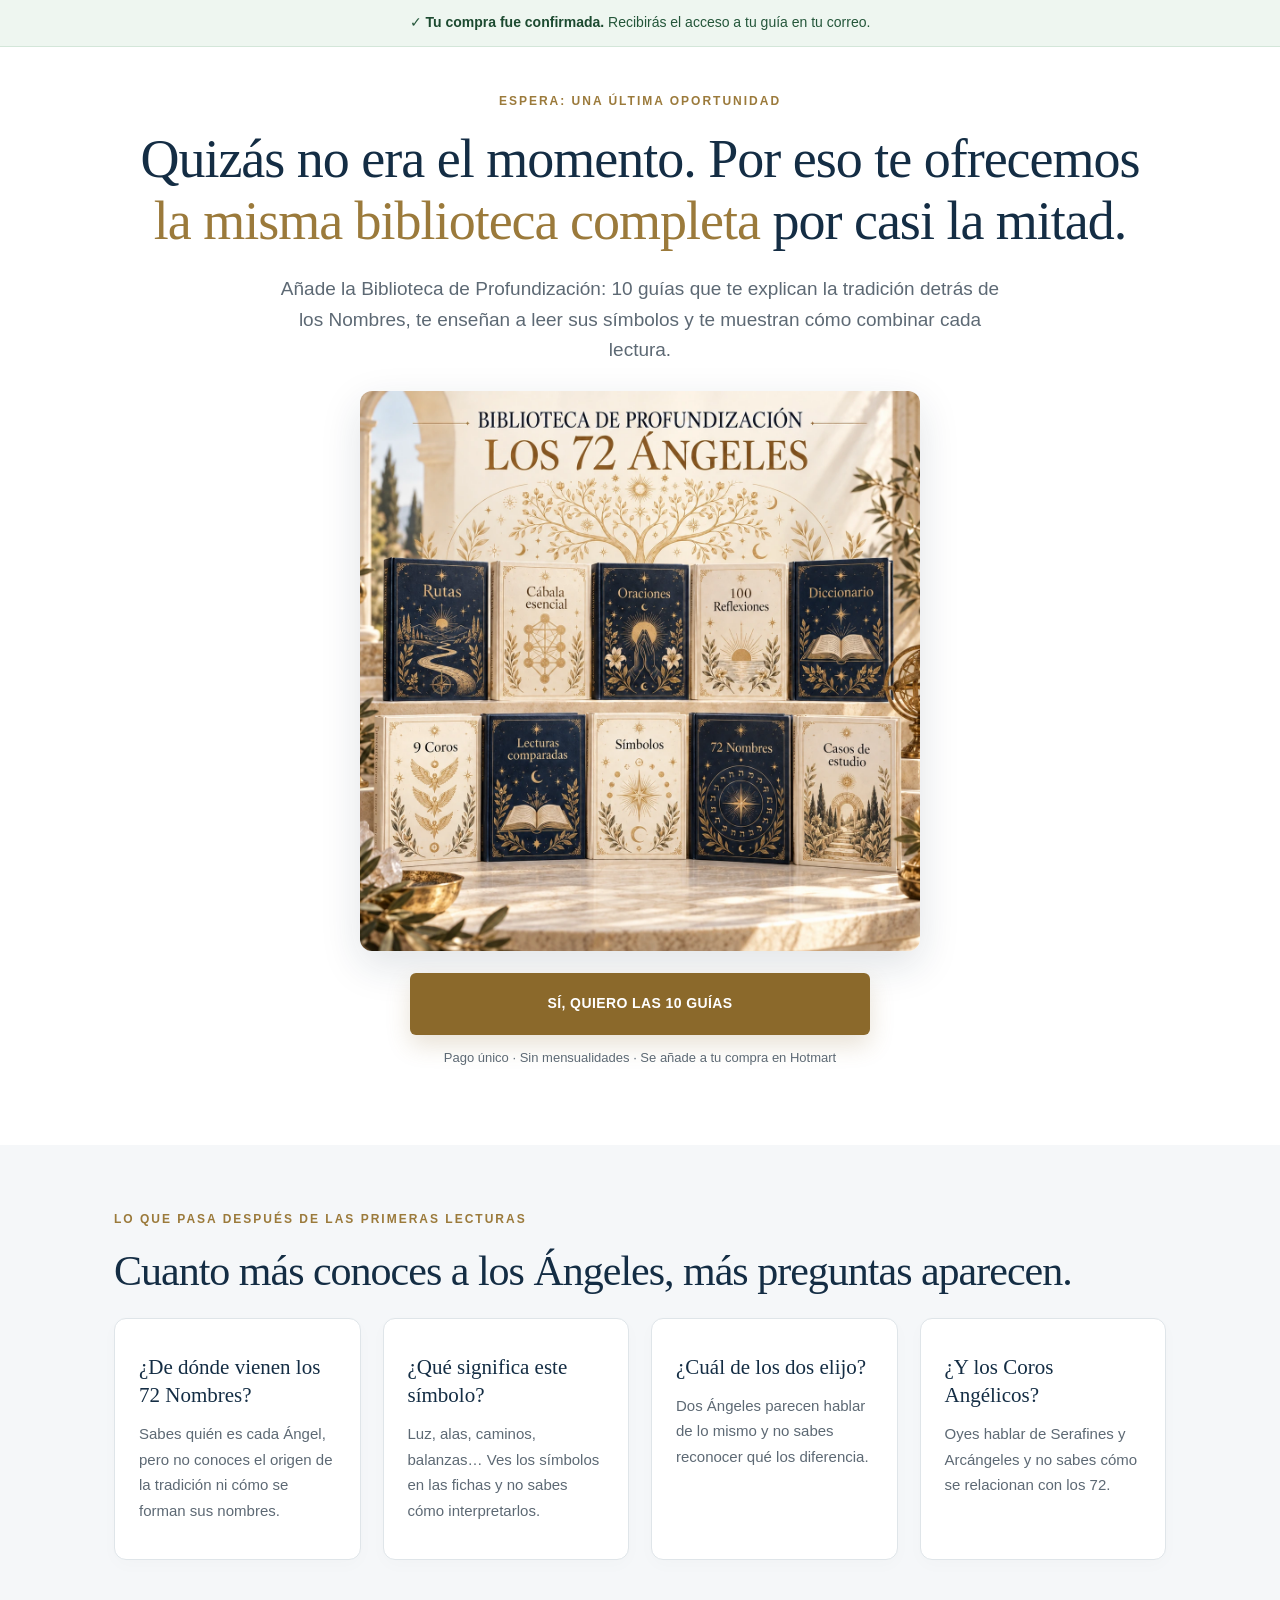
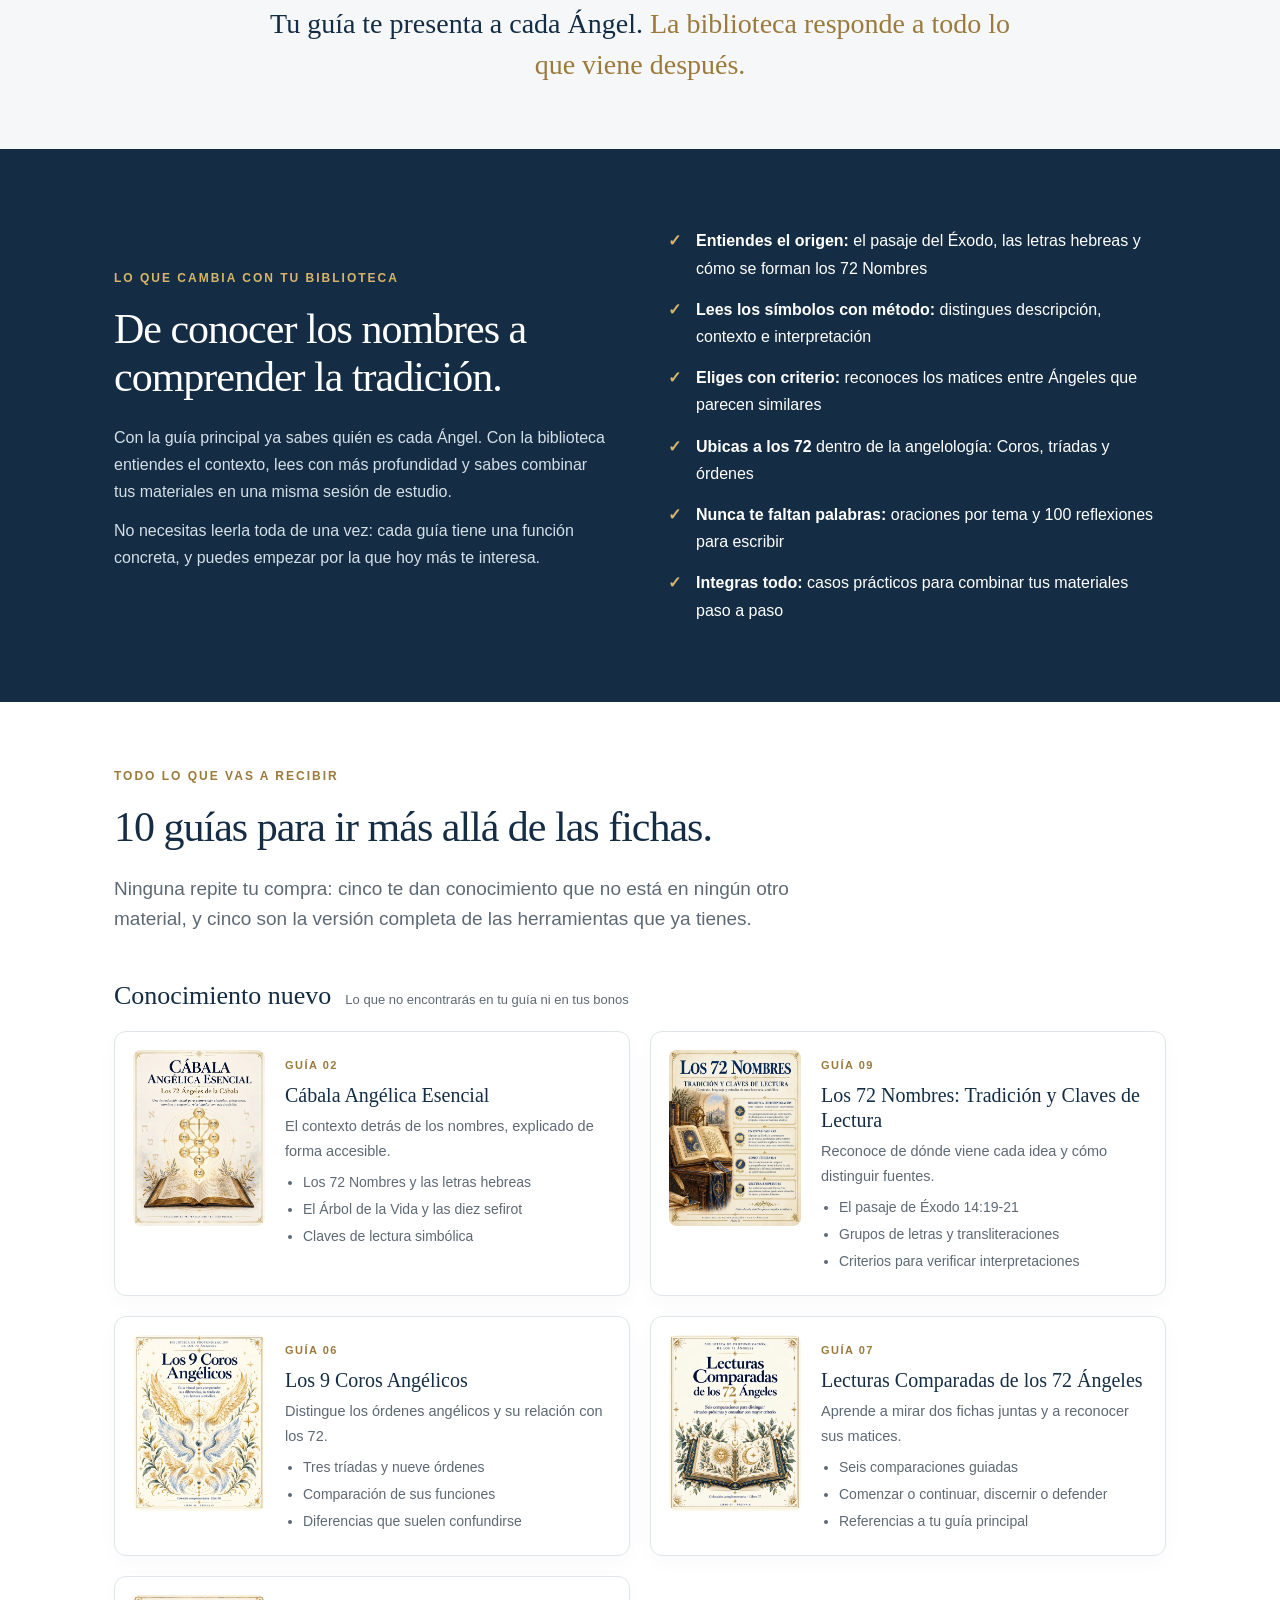
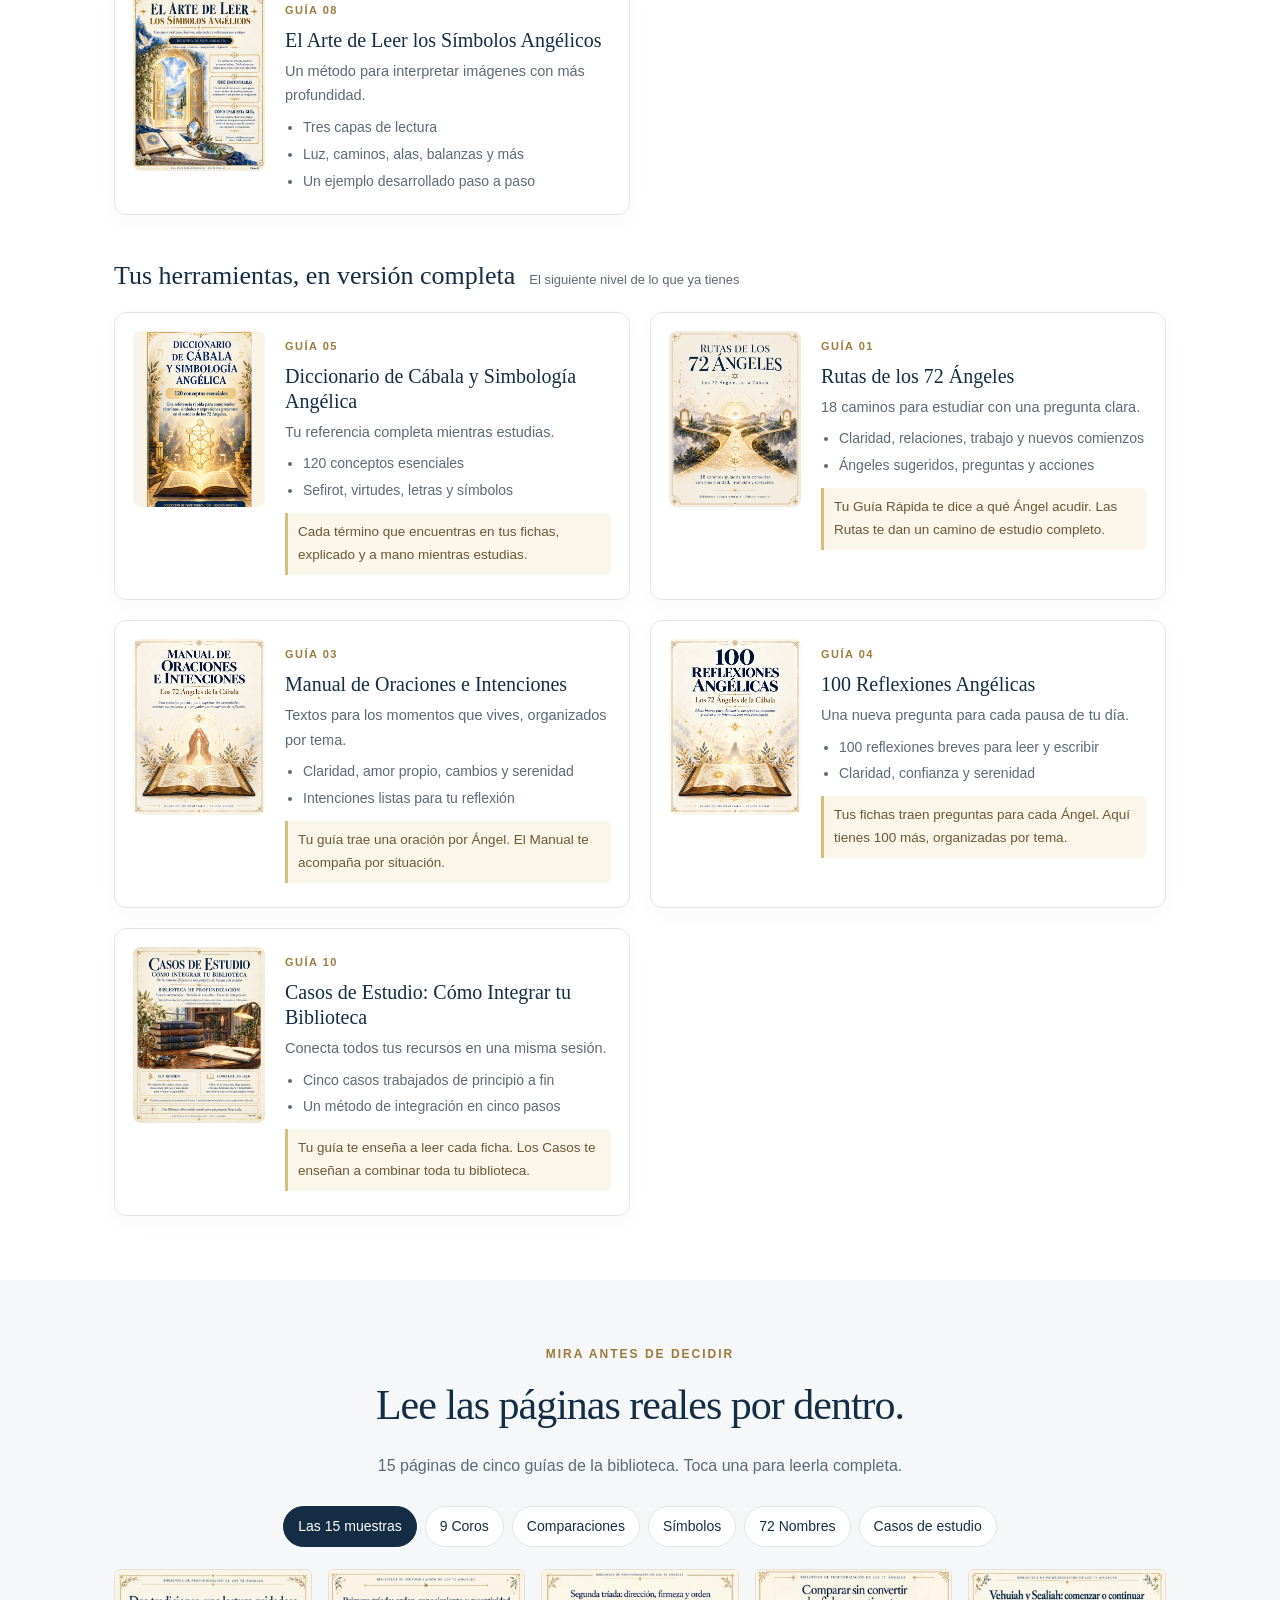
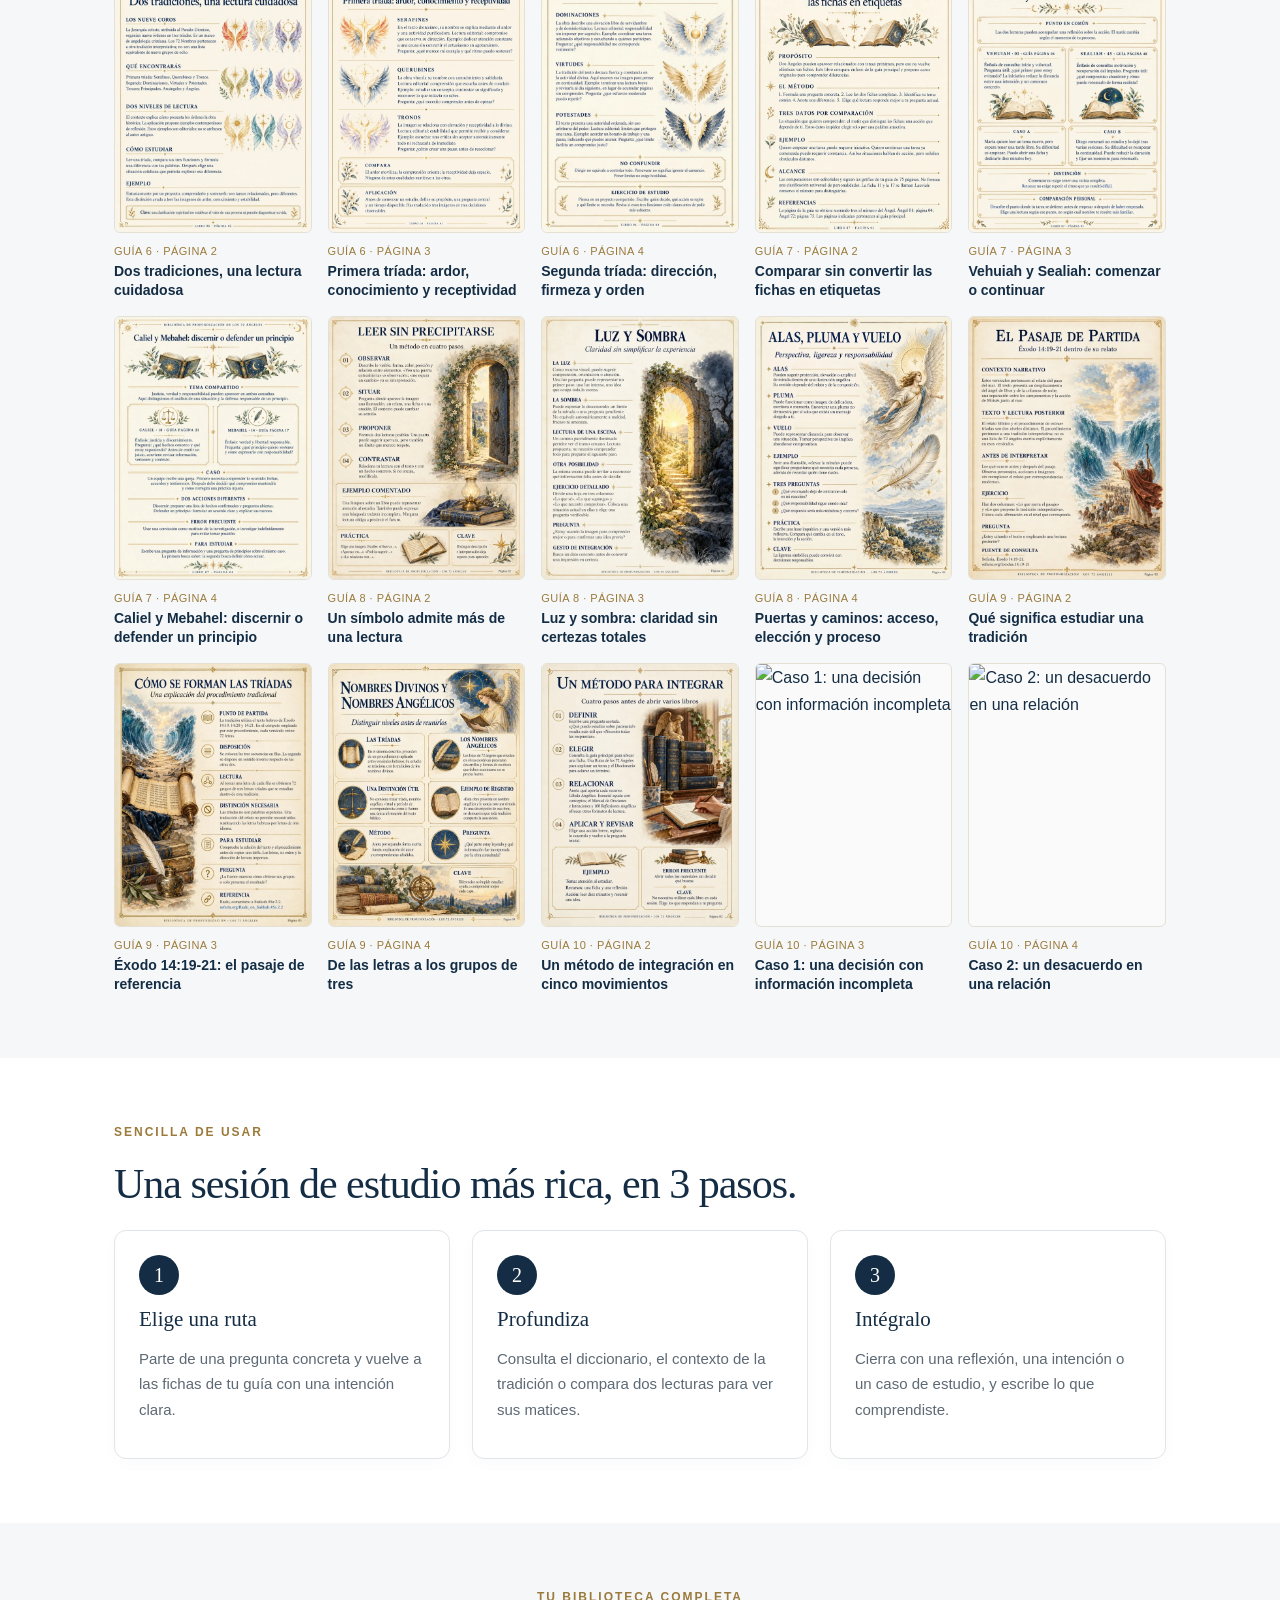
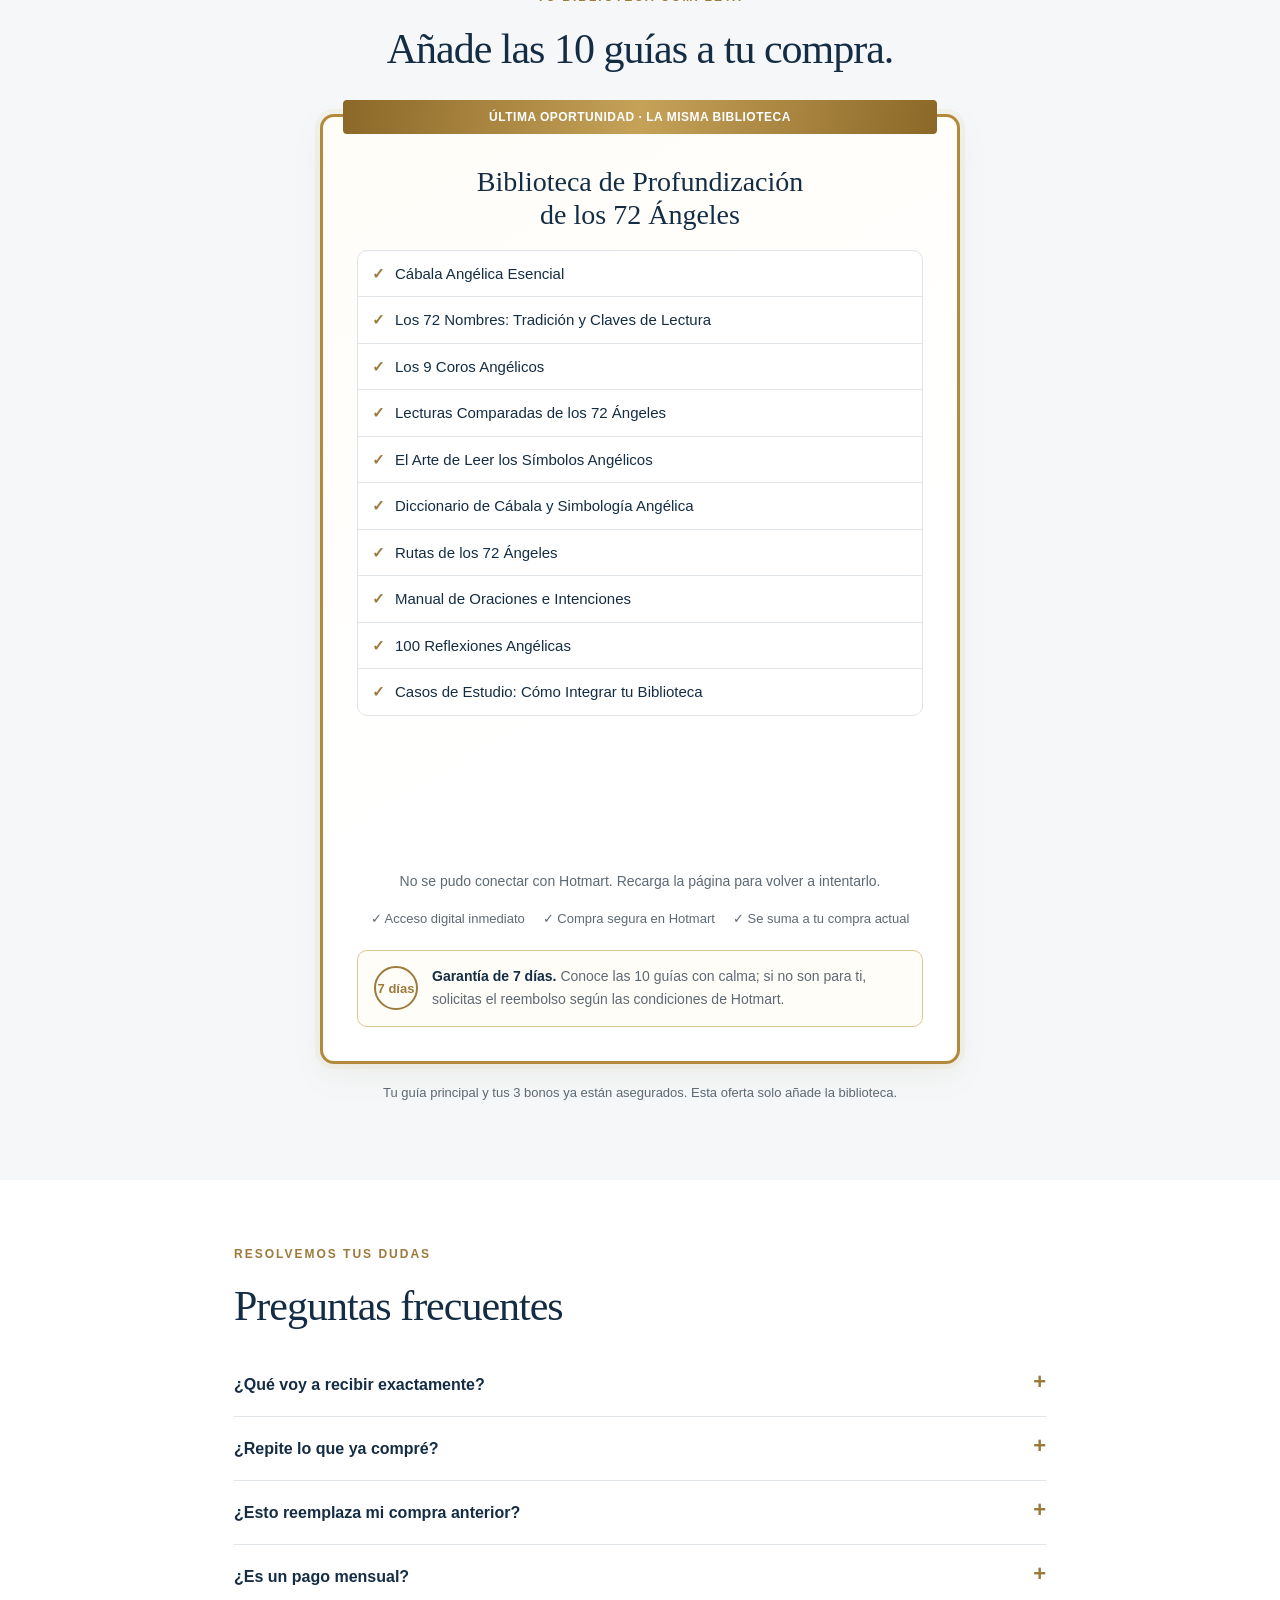
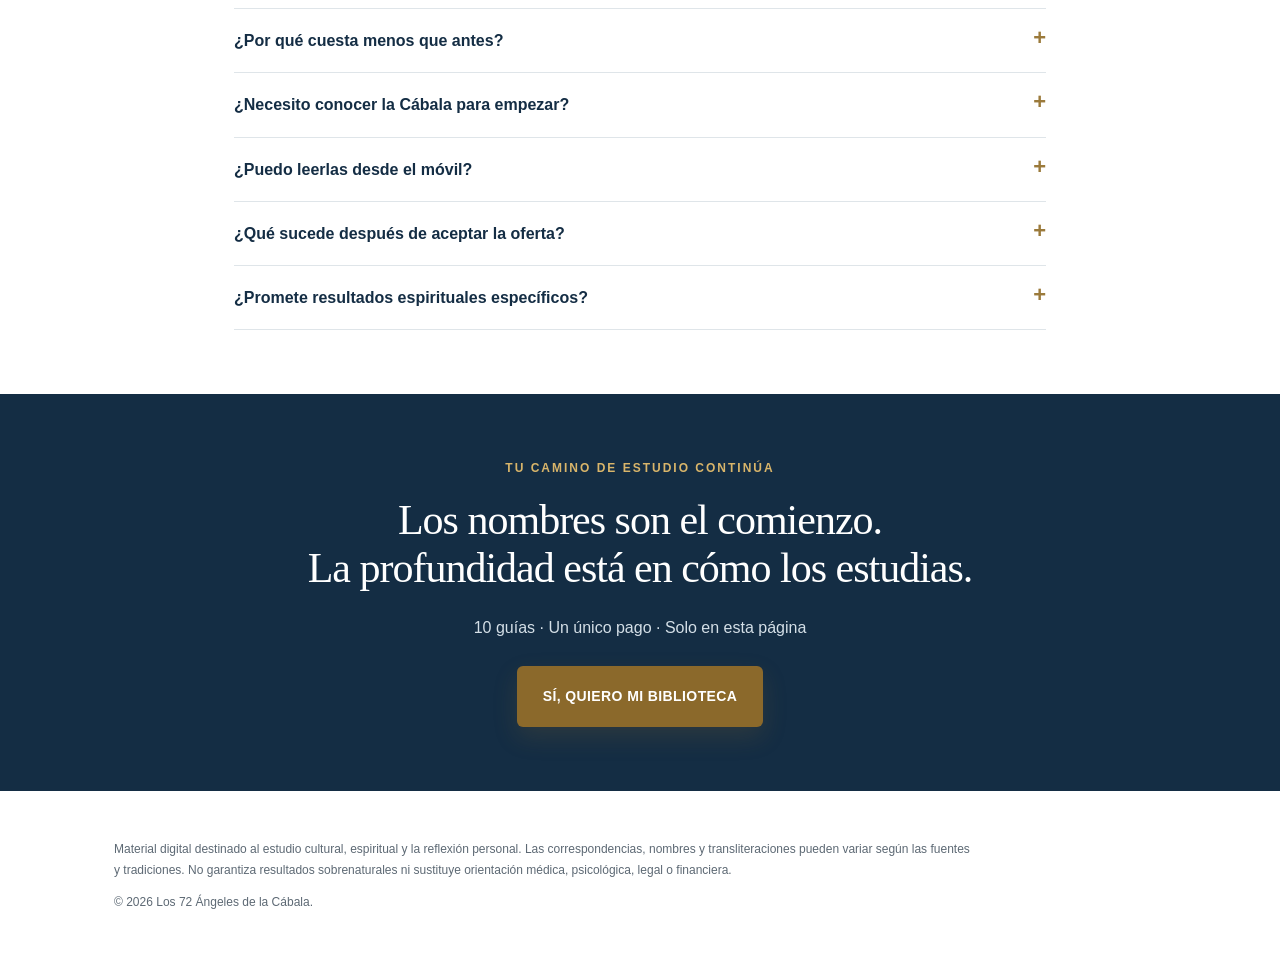
==== commit cb0078ca: "Remove preços das páginas de upsell e downsell (a Hotmart exibe o valor convertido) Co-Authored-By: " ====
--- a/downsell1/index.html
+++ b/downsell1/index.html
@@ -1 +1 @@
-<!doctype html> <html lang="es"> <head> <meta charset="utf-8"><link rel="preconnect" href="https://connect.facebook.net"><link rel="dns-prefetch" href="https://www.facebook.com"><link rel="preconnect" href="https://cdn.utmify.com.br"> <meta name="viewport" content="width=device-width,initial-scale=1"> <title>Última oportunidad · Biblioteca de Profundización por US$7,90</title> <meta name="description" content="Oferta exclusiva para quienes acaban de adquirir la guía de los 72 Ángeles: 10 guías de profundización por US$7,90."> <meta name="robots" content="noindex"> <link rel="preload" as="image" href="../upsell/assets/biblioteca-mockup-v2.webp" fetchpriority="high"> <script>!function(e,t,n,c,o,a,f){e.fbq||(o=e.fbq=function(){o.callMethod?o.callMethod.apply(o,arguments):o.queue.push(arguments)},e._fbq||(e._fbq=o),o.push=o,o.loaded=!0,o.version="2.0",o.queue=[],(a=t.createElement(n)).async=!0,a.src="https://connect.facebook.net/en_US/fbevents.js",(f=t.getElementsByTagName(n)[0]).parentNode.insertBefore(a,f))}(window,document,"script"),fbq("init","1791405689657118"),fbq("track","PageView")</script> <script src="https://cdn.utmify.com.br/scripts/pixel/pixel.js" async defer="defer"></script> <script src="https://cdn.utmify.com.br/scripts/utms/latest.js" data-utmify-prevent-xcod-sck data-utmify-prevent-subids async defer="defer"></script> <style>:root{--ink:#142d44;--ink-2:#1d3d5a;--muted:#5d6974;--gold:#9b7a3b;--gold-2:#b38a3a;--soft:#f5f7f9;--cream:#fffdf8;--line:#dfe5e9;--ok:#2f7a4f}*{box-sizing:border-box}html{scroll-behavior:smooth;scroll-padding-top:20px}body{margin:0;font:16px/1.7 Arial,sans-serif;color:var(--ink);background:#fff}img{display:block;max-width:100%;height:auto}a{color:inherit;text-decoration:none}button{font:inherit;cursor:pointer}:focus-visible{outline:3px solid var(--gold);outline-offset:4px}.wrap{max-width:1100px;margin:auto;padding:64px 24px}.narrow{max-width:780px}.center{text-align:center;margin-left:auto;margin-right:auto}.eyebrow{font-size:12px;letter-spacing:2px;font-weight:700;color:var(--gold);margin:0 0 18px}h1,h2{font-family:Georgia,serif;font-weight:400;letter-spacing:-1px;line-height:1.14;margin:0 0 22px;text-wrap:balance}h1{font-size:clamp(34px,4.6vw,54px)}h1 em{color:var(--gold);font-style:normal}h2{font-size:clamp(29px,3.4vw,42px)}h3{font-size:19px;line-height:1.35;margin:10px 0}p{color:var(--muted);margin:12px 0}.lead{font-size:19px;line-height:1.6}.soft{background:var(--soft)}.navy{background:var(--ink);color:#fff}.navy p{color:#d4dfe7}.navy h2{color:#fff}.navy .eyebrow{color:#d9b56a}.meta{font-size:13px;color:var(--muted)}.confirm{background:#eef6f0;border-bottom:1px solid #d3e6d9;color:#24563a;text-align:center;font-size:14px;padding:11px 16px}.confirm b{color:#1c4a30}.button{display:inline-block;border:0;border-radius:6px;background:#8b692b;color:#fff;padding:19px 26px;font-size:14px;font-weight:700;letter-spacing:.4px;text-align:center;transition:background .2s,transform .2s;box-shadow:0 10px 24px #8b692b33}.button:hover{background:#735321;transform:translateY(-2px)}.button.wide{width:100%;max-width:460px}.hero{text-align:center;padding-top:44px}.hero .lead{max-width:720px;margin:0 auto 10px}.hero-mockup{width:100%;max-width:560px;margin:26px auto 8px;border-radius:12px;box-shadow:0 14px 40px #142d4422}.anchor{display:flex;justify-content:center;align-items:baseline;gap:12px;flex-wrap:wrap;margin:18px 0 6px}.anchor s{color:#8a8f96;font-size:18px}.anchor strong{font:44px Georgia,serif;color:var(--ink)}.anchor span{font-size:13px;font-weight:700;color:#7a5b22;background:#f8efdc;border:1px solid #ecd9ae;padding:5px 11px;border-radius:40px}.hero .button{margin-top:14px}.grid{display:grid;gap:22px}.four{grid-template-columns:repeat(4,1fr)}.three{grid-template-columns:repeat(3,1fr)}.card{border:1px solid var(--line);border-radius:12px;background:#fff;padding:24px;box-shadow:0 5px 18px #142d4405}.card h3{font-family:Georgia,serif;font-size:21px;font-weight:400}.card p{font-size:15px}.statement{font-family:Georgia,serif;font-size:clamp(22px,2.6vw,28px);line-height:1.45;text-align:center;color:var(--ink);margin:44px auto 0;max-width:760px}.statement em{color:var(--gold);font-style:normal}.change{display:grid;grid-template-columns:1fr 1fr;gap:56px;align-items:center}.checks{list-style:none;padding:0;margin:0}.checks li{position:relative;padding-left:28px;margin:14px 0}.checks li:before{content:'✓';position:absolute;left:0;color:var(--gold);font-weight:700}.navy .checks li:before{color:#d9b56a}.navy .checks b{color:#fff}.group-title{display:flex;align-items:baseline;gap:14px;flex-wrap:wrap;margin:46px 0 6px}.group-title h3{font:26px Georgia,serif;margin:0}.group-title span{font-size:13px;color:var(--muted)}.guides{display:grid;grid-template-columns:repeat(2,1fr);gap:20px;margin-top:20px}.guide{display:grid;grid-template-columns:132px 1fr;gap:20px;border:1px solid var(--line);border-radius:12px;background:#fff;padding:18px;box-shadow:0 6px 22px #142d4407}.guide img{width:132px;aspect-ratio:3/4;object-fit:cover;border-radius:8px;background:var(--soft)}.guide small{font-size:11px;letter-spacing:1.5px;font-weight:700;color:var(--gold)}.guide h4{font:20px/1.25 Georgia,serif;margin:6px 0 6px}.guide p{font-size:14.5px;margin:6px 0}.guide ul{margin:8px 0 0;padding-left:18px;font-size:14px;color:var(--muted)}.guide li{margin:3px 0}.diff{margin-top:10px!important;font-size:13.5px!important;color:#6a5738!important;background:#fbf6ea;border-left:3px solid #d8bd80;padding:8px 10px;border-radius:0 6px 6px 0}.filter{display:flex;gap:8px;flex-wrap:wrap;justify-content:center;margin:26px 0 8px}.filter button{border:1px solid var(--line);background:#fff;color:var(--ink);padding:8px 14px;border-radius:40px;font-size:14px}.filter button.active{background:var(--ink);color:#fff;border-color:var(--ink)}.samples{display:grid;grid-template-columns:repeat(5,1fr);gap:16px;margin-top:22px}.sample{background:0 0;border:0;padding:0;text-align:left;color:var(--ink)}.sample img{width:100%;aspect-ratio:3/4;object-fit:cover;border:1px solid #e5e0d6;border-radius:6px;background:#fafafa;transition:transform .2s}.sample:hover img{transform:translateY(-4px)}.sample small{display:block;margin-top:9px;font-size:11px;color:var(--gold);letter-spacing:.5px}.sample b{display:block;font-size:14px;line-height:1.35;margin-top:2px}dialog{border:0;border-radius:10px;padding:46px 14px 14px;max-width:min(94vw,760px);width:100%;max-height:94vh;overflow:auto;color:var(--ink)}dialog::backdrop{background:#071d30d9}dialog img{width:100%;height:auto;border-radius:6px;background:var(--soft)}.modal-head{position:absolute;top:10px;left:16px;right:52px;font-size:13px;color:var(--muted);white-space:nowrap;overflow:hidden;text-overflow:ellipsis}.close{position:absolute;right:8px;top:4px;background:0 0;border:0;font-size:30px;line-height:1;color:var(--ink);padding:4px 8px}.modal-nav{display:flex;justify-content:space-between;align-items:center;margin-top:12px;font-size:14px;color:var(--muted)}.modal-nav button{border:1px solid var(--line);background:#fff;border-radius:40px;padding:8px 16px;color:var(--ink)}.step .num{display:inline-flex;width:40px;height:40px;border-radius:50%;align-items:center;justify-content:center;background:var(--ink);color:#fff;font:20px Georgia,serif}.offer{max-width:640px;margin:40px auto 0;border:3px solid var(--gold-2);border-radius:14px;background:linear-gradient(150deg,var(--cream),#fff 60%);padding:44px 34px 34px;position:relative;box-shadow:0 0 0 5px #caa65714,0 12px 32px #93702b12}.ribbon{position:absolute;top:-17px;left:20px;right:20px;background:linear-gradient(100deg,#8c6828,#c5a258,#8c6828);color:#fff;padding:7px 12px;border-radius:4px;font-size:12px;letter-spacing:.5px;text-align:center;font-weight:700}.offer h3{font:28px/1.2 Georgia,serif;text-align:center;margin:4px 0 18px}.stack{list-style:none;padding:0;margin:0 0 20px;border:1px solid var(--line);border-radius:10px;background:#fff}.stack li{padding:10px 14px;border-bottom:1px solid var(--line);font-size:15px;display:flex;gap:10px}.stack li:last-child{border-bottom:0}.stack li:before{content:'✓';color:var(--gold);font-weight:700}.price-box{text-align:center}.price-box s{color:#8a8f96;font-size:17px}.price-box .price{font:62px/1.1 Georgia,serif;color:var(--ink);margin:4px 0}.price-box .price small{font-size:24px;vertical-align:24px;margin-right:2px}.price-box .tag{display:inline-block;font-size:13px;font-weight:700;color:#7a5b22;background:#f8efdc;border:1px solid #ecd9ae;padding:5px 12px;border-radius:40px}#hotmart-sales-funnel{margin:22px 0 6px;min-height:120px}.widget-status{text-align:center;font-size:14px;color:var(--muted)}.trust{display:flex;justify-content:center;gap:8px 18px;flex-wrap:wrap;font-size:13px;color:var(--muted);margin-top:14px}.guarantee{display:flex;gap:14px;align-items:center;margin-top:20px;padding:14px 16px;border:1px solid #ddc894;border-radius:10px;background:#fffdf8;font-size:14px;color:var(--muted)}.guarantee .seal{flex:none;width:44px;height:44px;border-radius:50%;border:2px solid var(--gold);color:var(--gold);display:flex;align-items:center;justify-content:center;font:700 13px Arial}.guarantee strong{color:var(--ink)}.faq{max-width:860px}details{border-bottom:1px solid var(--line);padding:18px 0}summary{cursor:pointer;font-weight:600;list-style:none;display:flex;justify-content:space-between;gap:20px}summary::-webkit-details-marker{display:none}summary:after{content:'+';color:var(--gold);font-size:22px;line-height:1}details[open] summary:after{content:'−'}details p{padding-right:30px}.closing{text-align:center}.closing h2{max-width:760px;margin-left:auto;margin-right:auto}footer{max-width:1100px;margin:auto;padding:36px 24px 44px;font-size:12px;color:var(--muted)}footer p{font-size:12px;max-width:860px}@media(max-width:900px){.four{grid-template-columns:repeat(2,1fr)}.samples{grid-template-columns:repeat(3,1fr)}.change{grid-template-columns:1fr;gap:28px}.guides{grid-template-columns:1fr}}@media(max-width:650px){.wrap{padding:46px 20px}.hero{padding-top:30px}h1{font-size:33px;line-height:1.18}h2{font-size:28px}.lead{font-size:17px}.eyebrow{font-size:11px;letter-spacing:1.5px}.four,.three{grid-template-columns:1fr}.samples{grid-template-columns:repeat(2,1fr);gap:12px}.guide{grid-template-columns:96px 1fr;gap:14px;padding:14px}.guide img{width:96px}.offer{padding:40px 18px 24px}.button{width:100%}.anchor strong{font-size:38px}}@media(prefers-reduced-motion:reduce){html{scroll-behavior:auto}*{transition:none!important}}</style> </head> <body> <noscript><img height="1" width="1" style="display:none" alt="" src="https://www.facebook.com/tr?id=1791405689657118&ev=PageView&noscript=1"></noscript> <div class="confirm">✓ <b>Tu compra fue confirmada.</b> Recibirás el acceso a tu guía en tu correo.</div> <main> <section class="wrap hero"> <p class="eyebrow">ESPERA: UNA ÚLTIMA OPORTUNIDAD</p> <h1>Quizás no era el momento. Por eso te ofrecemos <em>la misma biblioteca completa</em> por casi la mitad.</h1> <p class="lead">Añade la Biblioteca de Profundización: 10 guías que te explican la tradición detrás de los Nombres, te enseñan a leer sus símbolos y te muestran cómo combinar cada lectura.</p> <img class="hero-mockup" src="../upsell/assets/biblioteca-mockup-v2.webp" width="1254" height="1254" alt="Biblioteca de Profundización con diez guías digitales" fetchpriority="high"> <div class="anchor"><s>US$14,90</s><strong>US$7,90</strong><span>Última oportunidad</span></div> <a class="button wide" href="#oferta">SÍ, QUIERO LAS 10 GUÍAS POR US$7,90</a> <p class="meta">Pago único · Sin mensualidades · Se añade a tu compra en Hotmart</p> </section> <section class="soft"><div class="wrap"> <p class="eyebrow">LO QUE PASA DESPUÉS DE LAS PRIMERAS LECTURAS</p> <h2>Cuanto más conoces a los Ángeles, más preguntas aparecen.</h2> <div class="grid four"> <article class="card"><h3>¿De dónde vienen los 72 Nombres?</h3><p>Sabes quién es cada Ángel, pero no conoces el origen de la tradición ni cómo se forman sus nombres.</p></article> <article class="card"><h3>¿Qué significa este símbolo?</h3><p>Luz, alas, caminos, balanzas… Ves los símbolos en las fichas y no sabes cómo interpretarlos.</p></article> <article class="card"><h3>¿Cuál de los dos elijo?</h3><p>Dos Ángeles parecen hablar de lo mismo y no sabes reconocer qué los diferencia.</p></article> <article class="card"><h3>¿Y los Coros Angélicos?</h3><p>Oyes hablar de Serafines y Arcángeles y no sabes cómo se relacionan con los 72.</p></article> </div> <p class="statement">Tu guía te presenta a cada Ángel. <em>La biblioteca responde a todo lo que viene después.</em></p> </div></section> <section class="navy"><div class="wrap change"> <div> <p class="eyebrow">LO QUE CAMBIA CON TU BIBLIOTECA</p> <h2>De conocer los nombres a comprender la tradición.</h2> <p>Con la guía principal ya sabes quién es cada Ángel. Con la biblioteca entiendes el contexto, lees con más profundidad y sabes combinar tus materiales en una misma sesión de estudio.</p> <p>No necesitas leerla toda de una vez: cada guía tiene una función concreta, y puedes empezar por la que hoy más te interesa.</p> </div> <ul class="checks"> <li><b>Entiendes el origen:</b> el pasaje del Éxodo, las letras hebreas y cómo se forman los 72 Nombres</li> <li><b>Lees los símbolos con método:</b> distingues descripción, contexto e interpretación</li> <li><b>Eliges con criterio:</b> reconoces los matices entre Ángeles que parecen similares</li> <li><b>Ubicas a los 72</b> dentro de la angelología: Coros, tríadas y órdenes</li> <li><b>Nunca te faltan palabras:</b> oraciones por tema y 100 reflexiones para escribir</li> <li><b>Integras todo:</b> casos prácticos para combinar tus materiales paso a paso</li> </ul> </div></section> <section class="wrap" id="coleccion"> <p class="eyebrow">TODO LO QUE VAS A RECIBIR</p> <h2>10 guías para ir más allá de las fichas.</h2> <p class="lead" style="max-width:740px">Ninguna repite tu compra: cinco te dan conocimiento que no está en ningún otro material, y cinco son la versión completa de las herramientas que ya tienes.</p> <div class="group-title"><h3>Conocimiento nuevo</h3><span>Lo que no encontrarás en tu guía ni en tus bonos</span></div> <div class="guides"> <article class="guide"><img src="../upsell/assets/upsell-book-2-page-1-thumb.webp" width="525" height="700" loading="lazy" alt="Portada de Cábala Angélica Esencial"><div><small>GUÍA 02</small><h4>Cábala Angélica Esencial</h4><p>El contexto detrás de los nombres, explicado de forma accesible.</p><ul><li>Los 72 Nombres y las letras hebreas</li><li>El Árbol de la Vida y las diez sefirot</li><li>Claves de lectura simbólica</li></ul></div></article> <article class="guide"><img src="../upsell/assets/cover-9.webp" width="488" height="650" loading="lazy" alt="Portada de Los 72 Nombres: Tradición y Claves de Lectura"><div><small>GUÍA 09</small><h4>Los 72 Nombres: Tradición y Claves de Lectura</h4><p>Reconoce de dónde viene cada idea y cómo distinguir fuentes.</p><ul><li>El pasaje de Éxodo 14:19-21</li><li>Grupos de letras y transliteraciones</li><li>Criterios para verificar interpretaciones</li></ul></div></article> <article class="guide"><img src="../upsell/assets/cover-6.webp" width="488" height="650" loading="lazy" alt="Portada de Los 9 Coros Angélicos"><div><small>GUÍA 06</small><h4>Los 9 Coros Angélicos</h4><p>Distingue los órdenes angélicos y su relación con los 72.</p><ul><li>Tres tríadas y nueve órdenes</li><li>Comparación de sus funciones</li><li>Diferencias que suelen confundirse</li></ul></div></article> <article class="guide"><img src="../upsell/assets/cover-7.webp" width="488" height="650" loading="lazy" alt="Portada de Lecturas Comparadas de los 72 Ángeles"><div><small>GUÍA 07</small><h4>Lecturas Comparadas de los 72 Ángeles</h4><p>Aprende a mirar dos fichas juntas y a reconocer sus matices.</p><ul><li>Seis comparaciones guiadas</li><li>Comenzar o continuar, discernir o defender</li><li>Referencias a tu guía principal</li></ul></div></article> <article class="guide"><img src="../upsell/assets/cover-8.webp" width="488" height="650" loading="lazy" alt="Portada de El Arte de Leer los Símbolos Angélicos"><div><small>GUÍA 08</small><h4>El Arte de Leer los Símbolos Angélicos</h4><p>Un método para interpretar imágenes con más profundidad.</p><ul><li>Tres capas de lectura</li><li>Luz, caminos, alas, balanzas y más</li><li>Un ejemplo desarrollado paso a paso</li></ul></div></article> </div> <div class="group-title"><h3>Tus herramientas, en versión completa</h3><span>El siguiente nivel de lo que ya tienes</span></div> <div class="guides"> <article class="guide"><img src="../upsell/assets/upsell-book-5-page-1-thumb.webp" width="525" height="700" loading="lazy" alt="Portada de Diccionario de Cábala y Simbología Angélica"><div><small>GUÍA 05</small><h4>Diccionario de Cábala y Simbología Angélica</h4><p>Tu referencia completa mientras estudias.</p><ul><li>120 conceptos esenciales</li><li>Sefirot, virtudes, letras y símbolos</li></ul><p class="diff">Cada término que encuentras en tus fichas, explicado y a mano mientras estudias.</p></div></article> <article class="guide"><img src="../upsell/assets/upsell-book-1-page-1-thumb.webp" width="525" height="700" loading="lazy" alt="Portada de Rutas de los 72 Ángeles"><div><small>GUÍA 01</small><h4>Rutas de los 72 Ángeles</h4><p>18 caminos para estudiar con una pregunta clara.</p><ul><li>Claridad, relaciones, trabajo y nuevos comienzos</li><li>Ángeles sugeridos, preguntas y acciones</li></ul><p class="diff">Tu Guía Rápida te dice a qué Ángel acudir. Las Rutas te dan un camino de estudio completo.</p></div></article> <article class="guide"><img src="../upsell/assets/upsell-book-3-page-1-thumb.webp" width="525" height="700" loading="lazy" alt="Portada de Manual de Oraciones e Intenciones"><div><small>GUÍA 03</small><h4>Manual de Oraciones e Intenciones</h4><p>Textos para los momentos que vives, organizados por tema.</p><ul><li>Claridad, amor propio, cambios y serenidad</li><li>Intenciones listas para tu reflexión</li></ul><p class="diff">Tu guía trae una oración por Ángel. El Manual te acompaña por situación.</p></div></article> <article class="guide"><img src="../upsell/assets/upsell-book-4-page-1-thumb.webp" width="525" height="700" loading="lazy" alt="Portada de 100 Reflexiones Angélicas"><div><small>GUÍA 04</small><h4>100 Reflexiones Angélicas</h4><p>Una nueva pregunta para cada pausa de tu día.</p><ul><li>100 reflexiones breves para leer y escribir</li><li>Claridad, confianza y serenidad</li></ul><p class="diff">Tus fichas traen preguntas para cada Ángel. Aquí tienes 100 más, organizadas por tema.</p></div></article> <article class="guide"><img src="../upsell/assets/cover-10.webp" width="488" height="650" loading="lazy" alt="Portada de Casos de Estudio: Cómo Integrar tu Biblioteca"><div><small>GUÍA 10</small><h4>Casos de Estudio: Cómo Integrar tu Biblioteca</h4><p>Conecta todos tus recursos en una misma sesión.</p><ul><li>Cinco casos trabajados de principio a fin</li><li>Un método de integración en cinco pasos</li></ul><p class="diff">Tu guía te enseña a leer cada ficha. Los Casos te enseñan a combinar toda tu biblioteca.</p></div></article> </div> </section> <section class="soft" id="muestras"><div class="wrap"> <p class="eyebrow center" style="text-align:center">MIRA ANTES DE DECIDIR</p> <h2 class="center" style="text-align:center">Lee las páginas reales por dentro.</h2> <p class="center" style="text-align:center;max-width:640px">15 páginas de cinco guías de la biblioteca. Toca una para leerla completa.</p> <div class="filter" role="group" aria-label="Filtrar muestras"> <button type="button" class="active" data-filter="all">Las 15 muestras</button> <button type="button" data-filter="6">9 Coros</button> <button type="button" data-filter="7">Comparaciones</button> <button type="button" data-filter="8">Símbolos</button> <button type="button" data-filter="9">72 Nombres</button> <button type="button" data-filter="10">Casos de estudio</button> </div> <div class="samples" id="samples"></div> </div></section> <section class="wrap"> <p class="eyebrow">SENCILLA DE USAR</p> <h2>Una sesión de estudio más rica, en 3 pasos.</h2> <div class="grid three"> <article class="card step"><span class="num">1</span><h3>Elige una ruta</h3><p>Parte de una pregunta concreta y vuelve a las fichas de tu guía con una intención clara.</p></article> <article class="card step"><span class="num">2</span><h3>Profundiza</h3><p>Consulta el diccionario, el contexto de la tradición o compara dos lecturas para ver sus matices.</p></article> <article class="card step"><span class="num">3</span><h3>Intégralo</h3><p>Cierra con una reflexión, una intención o un caso de estudio, y escribe lo que comprendiste.</p></article> </div> </section> <section class="soft" id="oferta"><div class="wrap"> <p class="eyebrow center" style="text-align:center">TU BIBLIOTECA COMPLETA</p> <h2 class="center" style="text-align:center">Añade las 10 guías a tu compra.</h2> <div class="offer"> <div class="ribbon">ÚLTIMA OPORTUNIDAD · LA MISMA BIBLIOTECA</div> <h3>Biblioteca de Profundización<br>de los 72 Ángeles</h3> <ul class="stack"> <li>Cábala Angélica Esencial</li> <li>Los 72 Nombres: Tradición y Claves de Lectura</li> <li>Los 9 Coros Angélicos</li> <li>Lecturas Comparadas de los 72 Ángeles</li> <li>El Arte de Leer los Símbolos Angélicos</li> <li>Diccionario de Cábala y Simbología Angélica</li> <li>Rutas de los 72 Ángeles</li> <li>Manual de Oraciones e Intenciones</li> <li>100 Reflexiones Angélicas</li> <li>Casos de Estudio: Cómo Integrar tu Biblioteca</li> </ul> <div class="price-box"> <s>De US$14,90</s> <div class="price"><small>US$</small>7,90</div> <span class="tag">Un único pago · Sin suscripción</span> </div> <div id="hotmart-sales-funnel"></div> <p class="widget-status" id="widget-status" role="status">Cargando tu oferta en Hotmart…</p> <div class="trust"><span>✓ Acceso digital inmediato</span><span>✓ Compra segura en Hotmart</span><span>✓ Se suma a tu compra actual</span></div> <div class="guarantee"><span class="seal">7 días</span><div><strong>Garantía de 7 días.</strong> Conoce las 10 guías con calma; si no son para ti, solicitas el reembolso según las condiciones de Hotmart.</div></div> </div> <p class="meta center" style="text-align:center;margin-top:18px">Tu guía principal y tus 3 bonos ya están asegurados. Esta oferta solo añade la biblioteca.</p> </div></section> <section class="wrap faq"> <p class="eyebrow">RESOLVEMOS TUS DUDAS</p> <h2>Preguntas frecuentes</h2> <details><summary>¿Qué voy a recibir exactamente?</summary><p>Las 10 guías digitales en PDF descritas en esta página: Cábala Angélica Esencial, Los 72 Nombres, Los 9 Coros, Lecturas Comparadas, Símbolos, Diccionario, Rutas, Manual de Oraciones, 100 Reflexiones y Casos de Estudio.</p></details> <details><summary>¿Repite lo que ya compré?</summary><p>No. Cinco guías traen temas que no están en tu guía ni en tus bonos, y las otras cinco llevan más lejos lo que ya tienes: por ejemplo, tu guía trae una oración por Ángel y el Manual te acompaña con oraciones por situación.</p></details> <details><summary>¿Esto reemplaza mi compra anterior?</summary><p>No. Tu guía principal y tus 3 bonos se conservan. Esta oferta solo añade la biblioteca.</p></details> <details><summary>¿Es un pago mensual?</summary><p>No. Son US$7,90 en un único pago, sin mensualidades.</p></details> <details><summary>¿Por qué cuesta menos que antes?</summary><p>Porque es la última oportunidad de esta oferta: la misma biblioteca completa, con las 10 guías, por US$7,90. Solo está disponible en esta página.</p></details> <details><summary>¿Necesito conocer la Cábala para empezar?</summary><p>No. Empieza por Cábala Angélica Esencial y el Diccionario; después elige una ruta y avanza a las comparaciones y la lectura de símbolos.</p></details> <details><summary>¿Puedo leerlas desde el móvil?</summary><p>Sí. Son PDF que puedes abrir en tu teléfono, tablet o computadora.</p></details> <details><summary>¿Qué sucede después de aceptar la oferta?</summary><p>Hotmart la añade a tu compra y te envía las instrucciones de acceso por correo, junto con las de tu guía principal.</p></details> <details><summary>¿Promete resultados espirituales específicos?</summary><p>No. Es un material de estudio y reflexión personal; sus prácticas y lecturas simbólicas no garantizan acontecimientos ni resultados sobrenaturales.</p></details> </section> <section class="navy closing"><div class="wrap"> <p class="eyebrow">TU CAMINO DE ESTUDIO CONTINÚA</p> <h2>Los nombres son el comienzo.<br>La profundidad está en cómo los estudias.</h2> <p>10 guías · US$7,90 en un único pago · Solo en esta página</p> <a class="button" href="#oferta" style="margin-top:12px">SÍ, QUIERO MI BIBLIOTECA</a> </div></section> </main> <footer> <p>Material digital destinado al estudio cultural, espiritual y la reflexión personal. Las correspondencias, nombres y transliteraciones pueden variar según las fuentes y tradiciones. No garantiza resultados sobrenaturales ni sustituye orientación médica, psicológica, legal o financiera.</p> <p>© 2026 Los 72 Ángeles de la Cábala.</p> </footer> <dialog id="viewer" aria-label="Página ampliada"> <div class="modal-head" id="modal-book"></div> <button class="close" type="button" id="close" aria-label="Cerrar">×</button> <img id="modal-img" alt=""> <div class="modal-nav"><button type="button" id="prev">← Anterior</button><span id="modal-count"></span><button type="button" id="next">Siguiente →</button></div> </dialog> <script>!function(){var e={"sample-6-2-thumb.webp":1,"sample-6-3-thumb.webp":1,"sample-6-4-thumb.webp":1,"sample-7-2-thumb.webp":1,"sample-7-3-thumb.webp":1,"sample-7-4-thumb.webp":1,"sample-8-2-thumb.webp":1,"sample-8-3-thumb.webp":1,"sample-8-4-thumb.webp":1,"sample-9-2-thumb.webp":1,"sample-9-3-thumb.webp":1,"sample-9-4-thumb.webp":1,"sample-10-2-thumb.webp":1};function t(t){return e[t]?"../upsell/assets/"+t:"https://72bibliotecaupsell.vercel.app/assets/"+t}var n=[[6,2,"Los 9 Coros Angélicos","Dos tradiciones, una lectura cuidadosa"],[6,3,"Los 9 Coros Angélicos","Primera tríada: ardor, conocimiento y receptividad"],[6,4,"Los 9 Coros Angélicos","Segunda tríada: dirección, firmeza y orden"],[7,2,"Lecturas Comparadas","Comparar sin convertir las fichas en etiquetas"],[7,3,"Lecturas Comparadas","Vehuiah y Sealiah: comenzar o continuar"],[7,4,"Lecturas Comparadas","Caliel y Mebahel: discernir o defender un principio"],[8,2,"Símbolos Angélicos","Un símbolo admite más de una lectura"],[8,3,"Símbolos Angélicos","Luz y sombra: claridad sin certezas totales"],[8,4,"Símbolos Angélicos","Puertas y caminos: acceso, elección y proceso"],[9,2,"Los 72 Nombres","Qué significa estudiar una tradición"],[9,3,"Los 72 Nombres","Éxodo 14:19-21: el pasaje de referencia"],[9,4,"Los 72 Nombres","De las letras a los grupos de tres"],[10,2,"Casos de Estudio","Un método de integración en cinco movimientos"],[10,3,"Casos de Estudio","Caso 1: una decisión con información incompleta"],[10,4,"Casos de Estudio","Caso 2: un desacuerdo en una relación"]],o=document.getElementById("samples"),a=document.getElementById("viewer"),s=0,c=[];function l(e){o.innerHTML="",c=[],n.forEach(function(n,a){if("all"===e||String(n[0])===e){c.push(a);var s=document.createElement("button");s.type="button",s.className="sample",s.setAttribute("aria-label","Ampliar: "+n[3]),s.innerHTML='<img loading="lazy" width="600" height="800" alt=""><small>GUÍA '+n[0]+" · PÁGINA "+n[1]+"</small><b></b>",s.querySelector("img").src=t("sample-"+n[0]+"-"+n[1]+"-thumb.webp"),s.querySelector("img").alt=n[3],s.querySelector("b").textContent=n[3],s.onclick=function(){i(c.indexOf(a))},o.appendChild(s)}})}function i(e){s=(e+c.length)%c.length;var o=n[c[s]],l=document.getElementById("modal-img");l.src=t("sample-"+o[0]+"-"+o[1]+".webp"),l.alt=o[3],document.getElementById("modal-book").textContent=o[2]+" · Página "+o[1],document.getElementById("modal-count").textContent=s+1+" / "+c.length,a.open||a.showModal(),a.scrollTop=0}document.querySelectorAll(".filter button").forEach(function(e){e.onclick=function(){document.querySelector(".filter .active").classList.remove("active"),e.classList.add("active"),l(e.dataset.filter)}}),document.getElementById("close").onclick=function(){a.close()},document.getElementById("prev").onclick=function(){i(s-1)},document.getElementById("next").onclick=function(){i(s+1)},a.addEventListener("click",function(e){e.target===a&&a.close()}),a.addEventListener("keydown",function(e){"ArrowRight"===e.key&&i(s+1),"ArrowLeft"===e.key&&i(s-1)}),l("all");var r=document.getElementById("hotmart-sales-funnel"),m=document.getElementById("widget-status"),u=!1;var d=document.createElement("script");d.src="https://checkout.hotmart.com/lib/hotmart-checkout-elements.js",d.async=!0,d.onload=function(){if(!u&&window.checkoutElements)try{window.checkoutElements.init("salesFunnel").mount("#hotmart-sales-funnel"),u=!0}catch(e){m.textContent="No se pudo cargar la oferta. Intenta recargar esta página desde tu compra."}},d.onerror=function(){m.textContent="No se pudo conectar con Hotmart. Recarga la página para volver a intentarlo."},document.body.appendChild(d),new MutationObserver(function(){r.children.length&&(m.hidden=!0)}).observe(r,{childList:!0}),setTimeout(function(){r.children.length||(m.textContent="Esta oferta se activa al llegar desde tu compra en Hotmart. Si ya compraste, vuelve al enlace de continuación de tu compra.")},12e3)}()</script> </body> </html> +<!doctype html> <html lang="es"> <head> <meta charset="utf-8"><link rel="preconnect" href="https://connect.facebook.net"><link rel="dns-prefetch" href="https://www.facebook.com"><link rel="preconnect" href="https://cdn.utmify.com.br"> <meta name="viewport" content="width=device-width,initial-scale=1"> <title>Última oportunidad · Biblioteca de Profundización</title> <meta name="description" content="Oferta exclusiva para quienes acaban de adquirir la guía de los 72 Ángeles: 10 guías de profundización."> <meta name="robots" content="noindex"> <link rel="preload" as="image" href="../upsell/assets/biblioteca-mockup-v2.webp" fetchpriority="high"> <script>!function(e,t,n,c,o,a,f){e.fbq||(o=e.fbq=function(){o.callMethod?o.callMethod.apply(o,arguments):o.queue.push(arguments)},e._fbq||(e._fbq=o),o.push=o,o.loaded=!0,o.version="2.0",o.queue=[],(a=t.createElement(n)).async=!0,a.src="https://connect.facebook.net/en_US/fbevents.js",(f=t.getElementsByTagName(n)[0]).parentNode.insertBefore(a,f))}(window,document,"script"),fbq("init","1791405689657118"),fbq("track","PageView")</script> <script src="https://cdn.utmify.com.br/scripts/pixel/pixel.js" async defer="defer"></script> <script src="https://cdn.utmify.com.br/scripts/utms/latest.js" data-utmify-prevent-xcod-sck data-utmify-prevent-subids async defer="defer"></script> <style>:root{--ink:#142d44;--ink-2:#1d3d5a;--muted:#5d6974;--gold:#9b7a3b;--gold-2:#b38a3a;--soft:#f5f7f9;--cream:#fffdf8;--line:#dfe5e9;--ok:#2f7a4f}*{box-sizing:border-box}html{scroll-behavior:smooth;scroll-padding-top:20px}body{margin:0;font:16px/1.7 Arial,sans-serif;color:var(--ink);background:#fff}img{display:block;max-width:100%;height:auto}a{color:inherit;text-decoration:none}button{font:inherit;cursor:pointer}:focus-visible{outline:3px solid var(--gold);outline-offset:4px}.wrap{max-width:1100px;margin:auto;padding:64px 24px}.narrow{max-width:780px}.center{text-align:center;margin-left:auto;margin-right:auto}.eyebrow{font-size:12px;letter-spacing:2px;font-weight:700;color:var(--gold);margin:0 0 18px}h1,h2{font-family:Georgia,serif;font-weight:400;letter-spacing:-1px;line-height:1.14;margin:0 0 22px;text-wrap:balance}h1{font-size:clamp(34px,4.6vw,54px)}h1 em{color:var(--gold);font-style:normal}h2{font-size:clamp(29px,3.4vw,42px)}h3{font-size:19px;line-height:1.35;margin:10px 0}p{color:var(--muted);margin:12px 0}.lead{font-size:19px;line-height:1.6}.soft{background:var(--soft)}.navy{background:var(--ink);color:#fff}.navy p{color:#d4dfe7}.navy h2{color:#fff}.navy .eyebrow{color:#d9b56a}.meta{font-size:13px;color:var(--muted)}.confirm{background:#eef6f0;border-bottom:1px solid #d3e6d9;color:#24563a;text-align:center;font-size:14px;padding:11px 16px}.confirm b{color:#1c4a30}.button{display:inline-block;border:0;border-radius:6px;background:#8b692b;color:#fff;padding:19px 26px;font-size:14px;font-weight:700;letter-spacing:.4px;text-align:center;transition:background .2s,transform .2s;box-shadow:0 10px 24px #8b692b33}.button:hover{background:#735321;transform:translateY(-2px)}.button.wide{width:100%;max-width:460px}.hero{text-align:center;padding-top:44px}.hero .lead{max-width:720px;margin:0 auto 10px}.hero-mockup{width:100%;max-width:560px;margin:26px auto 8px;border-radius:12px;box-shadow:0 14px 40px #142d4422}.anchor{display:flex;justify-content:center;align-items:baseline;gap:12px;flex-wrap:wrap;margin:18px 0 6px}.anchor s{color:#8a8f96;font-size:18px}.anchor strong{font:44px Georgia,serif;color:var(--ink)}.anchor span{font-size:13px;font-weight:700;color:#7a5b22;background:#f8efdc;border:1px solid #ecd9ae;padding:5px 11px;border-radius:40px}.hero .button{margin-top:14px}.grid{display:grid;gap:22px}.four{grid-template-columns:repeat(4,1fr)}.three{grid-template-columns:repeat(3,1fr)}.card{border:1px solid var(--line);border-radius:12px;background:#fff;padding:24px;box-shadow:0 5px 18px #142d4405}.card h3{font-family:Georgia,serif;font-size:21px;font-weight:400}.card p{font-size:15px}.statement{font-family:Georgia,serif;font-size:clamp(22px,2.6vw,28px);line-height:1.45;text-align:center;color:var(--ink);margin:44px auto 0;max-width:760px}.statement em{color:var(--gold);font-style:normal}.change{display:grid;grid-template-columns:1fr 1fr;gap:56px;align-items:center}.checks{list-style:none;padding:0;margin:0}.checks li{position:relative;padding-left:28px;margin:14px 0}.checks li:before{content:'✓';position:absolute;left:0;color:var(--gold);font-weight:700}.navy .checks li:before{color:#d9b56a}.navy .checks b{color:#fff}.group-title{display:flex;align-items:baseline;gap:14px;flex-wrap:wrap;margin:46px 0 6px}.group-title h3{font:26px Georgia,serif;margin:0}.group-title span{font-size:13px;color:var(--muted)}.guides{display:grid;grid-template-columns:repeat(2,1fr);gap:20px;margin-top:20px}.guide{display:grid;grid-template-columns:132px 1fr;gap:20px;border:1px solid var(--line);border-radius:12px;background:#fff;padding:18px;box-shadow:0 6px 22px #142d4407}.guide img{width:132px;aspect-ratio:3/4;object-fit:cover;border-radius:8px;background:var(--soft)}.guide small{font-size:11px;letter-spacing:1.5px;font-weight:700;color:var(--gold)}.guide h4{font:20px/1.25 Georgia,serif;margin:6px 0 6px}.guide p{font-size:14.5px;margin:6px 0}.guide ul{margin:8px 0 0;padding-left:18px;font-size:14px;color:var(--muted)}.guide li{margin:3px 0}.diff{margin-top:10px!important;font-size:13.5px!important;color:#6a5738!important;background:#fbf6ea;border-left:3px solid #d8bd80;padding:8px 10px;border-radius:0 6px 6px 0}.filter{display:flex;gap:8px;flex-wrap:wrap;justify-content:center;margin:26px 0 8px}.filter button{border:1px solid var(--line);background:#fff;color:var(--ink);padding:8px 14px;border-radius:40px;font-size:14px}.filter button.active{background:var(--ink);color:#fff;border-color:var(--ink)}.samples{display:grid;grid-template-columns:repeat(5,1fr);gap:16px;margin-top:22px}.sample{background:0 0;border:0;padding:0;text-align:left;color:var(--ink)}.sample img{width:100%;aspect-ratio:3/4;object-fit:cover;border:1px solid #e5e0d6;border-radius:6px;background:#fafafa;transition:transform .2s}.sample:hover img{transform:translateY(-4px)}.sample small{display:block;margin-top:9px;font-size:11px;color:var(--gold);letter-spacing:.5px}.sample b{display:block;font-size:14px;line-height:1.35;margin-top:2px}dialog{border:0;border-radius:10px;padding:46px 14px 14px;max-width:min(94vw,760px);width:100%;max-height:94vh;overflow:auto;color:var(--ink)}dialog::backdrop{background:#071d30d9}dialog img{width:100%;height:auto;border-radius:6px;background:var(--soft)}.modal-head{position:absolute;top:10px;left:16px;right:52px;font-size:13px;color:var(--muted);white-space:nowrap;overflow:hidden;text-overflow:ellipsis}.close{position:absolute;right:8px;top:4px;background:0 0;border:0;font-size:30px;line-height:1;color:var(--ink);padding:4px 8px}.modal-nav{display:flex;justify-content:space-between;align-items:center;margin-top:12px;font-size:14px;color:var(--muted)}.modal-nav button{border:1px solid var(--line);background:#fff;border-radius:40px;padding:8px 16px;color:var(--ink)}.step .num{display:inline-flex;width:40px;height:40px;border-radius:50%;align-items:center;justify-content:center;background:var(--ink);color:#fff;font:20px Georgia,serif}.offer{max-width:640px;margin:40px auto 0;border:3px solid var(--gold-2);border-radius:14px;background:linear-gradient(150deg,var(--cream),#fff 60%);padding:44px 34px 34px;position:relative;box-shadow:0 0 0 5px #caa65714,0 12px 32px #93702b12}.ribbon{position:absolute;top:-17px;left:20px;right:20px;background:linear-gradient(100deg,#8c6828,#c5a258,#8c6828);color:#fff;padding:7px 12px;border-radius:4px;font-size:12px;letter-spacing:.5px;text-align:center;font-weight:700}.offer h3{font:28px/1.2 Georgia,serif;text-align:center;margin:4px 0 18px}.stack{list-style:none;padding:0;margin:0 0 20px;border:1px solid var(--line);border-radius:10px;background:#fff}.stack li{padding:10px 14px;border-bottom:1px solid var(--line);font-size:15px;display:flex;gap:10px}.stack li:last-child{border-bottom:0}.stack li:before{content:'✓';color:var(--gold);font-weight:700}.price-box{text-align:center}.price-box s{color:#8a8f96;font-size:17px}.price-box .price{font:62px/1.1 Georgia,serif;color:var(--ink);margin:4px 0}.price-box .price small{font-size:24px;vertical-align:24px;margin-right:2px}.price-box .tag{display:inline-block;font-size:13px;font-weight:700;color:#7a5b22;background:#f8efdc;border:1px solid #ecd9ae;padding:5px 12px;border-radius:40px}#hotmart-sales-funnel{margin:22px 0 6px;min-height:120px}.widget-status{text-align:center;font-size:14px;color:var(--muted)}.trust{display:flex;justify-content:center;gap:8px 18px;flex-wrap:wrap;font-size:13px;color:var(--muted);margin-top:14px}.guarantee{display:flex;gap:14px;align-items:center;margin-top:20px;padding:14px 16px;border:1px solid #ddc894;border-radius:10px;background:#fffdf8;font-size:14px;color:var(--muted)}.guarantee .seal{flex:none;width:44px;height:44px;border-radius:50%;border:2px solid var(--gold);color:var(--gold);display:flex;align-items:center;justify-content:center;font:700 13px Arial}.guarantee strong{color:var(--ink)}.faq{max-width:860px}details{border-bottom:1px solid var(--line);padding:18px 0}summary{cursor:pointer;font-weight:600;list-style:none;display:flex;justify-content:space-between;gap:20px}summary::-webkit-details-marker{display:none}summary:after{content:'+';color:var(--gold);font-size:22px;line-height:1}details[open] summary:after{content:'−'}details p{padding-right:30px}.closing{text-align:center}.closing h2{max-width:760px;margin-left:auto;margin-right:auto}footer{max-width:1100px;margin:auto;padding:36px 24px 44px;font-size:12px;color:var(--muted)}footer p{font-size:12px;max-width:860px}@media(max-width:900px){.four{grid-template-columns:repeat(2,1fr)}.samples{grid-template-columns:repeat(3,1fr)}.change{grid-template-columns:1fr;gap:28px}.guides{grid-template-columns:1fr}}@media(max-width:650px){.wrap{padding:46px 20px}.hero{padding-top:30px}h1{font-size:33px;line-height:1.18}h2{font-size:28px}.lead{font-size:17px}.eyebrow{font-size:11px;letter-spacing:1.5px}.four,.three{grid-template-columns:1fr}.samples{grid-template-columns:repeat(2,1fr);gap:12px}.guide{grid-template-columns:96px 1fr;gap:14px;padding:14px}.guide img{width:96px}.offer{padding:40px 18px 24px}.button{width:100%}.anchor strong{font-size:38px}}@media(prefers-reduced-motion:reduce){html{scroll-behavior:auto}*{transition:none!important}}</style> </head> <body> <noscript><img height="1" width="1" style="display:none" alt="" src="https://www.facebook.com/tr?id=1791405689657118&ev=PageView&noscript=1"></noscript> <div class="confirm">✓ <b>Tu compra fue confirmada.</b> Recibirás el acceso a tu guía en tu correo.</div> <main> <section class="wrap hero"> <p class="eyebrow">ESPERA: UNA ÚLTIMA OPORTUNIDAD</p> <h1>Quizás no era el momento. Por eso te ofrecemos <em>la misma biblioteca completa</em> por casi la mitad.</h1> <p class="lead">Añade la Biblioteca de Profundización: 10 guías que te explican la tradición detrás de los Nombres, te enseñan a leer sus símbolos y te muestran cómo combinar cada lectura.</p> <img class="hero-mockup" src="../upsell/assets/biblioteca-mockup-v2.webp" width="1254" height="1254" alt="Biblioteca de Profundización con diez guías digitales" fetchpriority="high"> <a class="button wide" href="#oferta">SÍ, QUIERO LAS 10 GUÍAS</a> <p class="meta">Pago único · Sin mensualidades · Se añade a tu compra en Hotmart</p> </section> <section class="soft"><div class="wrap"> <p class="eyebrow">LO QUE PASA DESPUÉS DE LAS PRIMERAS LECTURAS</p> <h2>Cuanto más conoces a los Ángeles, más preguntas aparecen.</h2> <div class="grid four"> <article class="card"><h3>¿De dónde vienen los 72 Nombres?</h3><p>Sabes quién es cada Ángel, pero no conoces el origen de la tradición ni cómo se forman sus nombres.</p></article> <article class="card"><h3>¿Qué significa este símbolo?</h3><p>Luz, alas, caminos, balanzas… Ves los símbolos en las fichas y no sabes cómo interpretarlos.</p></article> <article class="card"><h3>¿Cuál de los dos elijo?</h3><p>Dos Ángeles parecen hablar de lo mismo y no sabes reconocer qué los diferencia.</p></article> <article class="card"><h3>¿Y los Coros Angélicos?</h3><p>Oyes hablar de Serafines y Arcángeles y no sabes cómo se relacionan con los 72.</p></article> </div> <p class="statement">Tu guía te presenta a cada Ángel. <em>La biblioteca responde a todo lo que viene después.</em></p> </div></section> <section class="navy"><div class="wrap change"> <div> <p class="eyebrow">LO QUE CAMBIA CON TU BIBLIOTECA</p> <h2>De conocer los nombres a comprender la tradición.</h2> <p>Con la guía principal ya sabes quién es cada Ángel. Con la biblioteca entiendes el contexto, lees con más profundidad y sabes combinar tus materiales en una misma sesión de estudio.</p> <p>No necesitas leerla toda de una vez: cada guía tiene una función concreta, y puedes empezar por la que hoy más te interesa.</p> </div> <ul class="checks"> <li><b>Entiendes el origen:</b> el pasaje del Éxodo, las letras hebreas y cómo se forman los 72 Nombres</li> <li><b>Lees los símbolos con método:</b> distingues descripción, contexto e interpretación</li> <li><b>Eliges con criterio:</b> reconoces los matices entre Ángeles que parecen similares</li> <li><b>Ubicas a los 72</b> dentro de la angelología: Coros, tríadas y órdenes</li> <li><b>Nunca te faltan palabras:</b> oraciones por tema y 100 reflexiones para escribir</li> <li><b>Integras todo:</b> casos prácticos para combinar tus materiales paso a paso</li> </ul> </div></section> <section class="wrap" id="coleccion"> <p class="eyebrow">TODO LO QUE VAS A RECIBIR</p> <h2>10 guías para ir más allá de las fichas.</h2> <p class="lead" style="max-width:740px">Ninguna repite tu compra: cinco te dan conocimiento que no está en ningún otro material, y cinco son la versión completa de las herramientas que ya tienes.</p> <div class="group-title"><h3>Conocimiento nuevo</h3><span>Lo que no encontrarás en tu guía ni en tus bonos</span></div> <div class="guides"> <article class="guide"><img src="../upsell/assets/upsell-book-2-page-1-thumb.webp" width="525" height="700" loading="lazy" alt="Portada de Cábala Angélica Esencial"><div><small>GUÍA 02</small><h4>Cábala Angélica Esencial</h4><p>El contexto detrás de los nombres, explicado de forma accesible.</p><ul><li>Los 72 Nombres y las letras hebreas</li><li>El Árbol de la Vida y las diez sefirot</li><li>Claves de lectura simbólica</li></ul></div></article> <article class="guide"><img src="../upsell/assets/cover-9.webp" width="488" height="650" loading="lazy" alt="Portada de Los 72 Nombres: Tradición y Claves de Lectura"><div><small>GUÍA 09</small><h4>Los 72 Nombres: Tradición y Claves de Lectura</h4><p>Reconoce de dónde viene cada idea y cómo distinguir fuentes.</p><ul><li>El pasaje de Éxodo 14:19-21</li><li>Grupos de letras y transliteraciones</li><li>Criterios para verificar interpretaciones</li></ul></div></article> <article class="guide"><img src="../upsell/assets/cover-6.webp" width="488" height="650" loading="lazy" alt="Portada de Los 9 Coros Angélicos"><div><small>GUÍA 06</small><h4>Los 9 Coros Angélicos</h4><p>Distingue los órdenes angélicos y su relación con los 72.</p><ul><li>Tres tríadas y nueve órdenes</li><li>Comparación de sus funciones</li><li>Diferencias que suelen confundirse</li></ul></div></article> <article class="guide"><img src="../upsell/assets/cover-7.webp" width="488" height="650" loading="lazy" alt="Portada de Lecturas Comparadas de los 72 Ángeles"><div><small>GUÍA 07</small><h4>Lecturas Comparadas de los 72 Ángeles</h4><p>Aprende a mirar dos fichas juntas y a reconocer sus matices.</p><ul><li>Seis comparaciones guiadas</li><li>Comenzar o continuar, discernir o defender</li><li>Referencias a tu guía principal</li></ul></div></article> <article class="guide"><img src="../upsell/assets/cover-8.webp" width="488" height="650" loading="lazy" alt="Portada de El Arte de Leer los Símbolos Angélicos"><div><small>GUÍA 08</small><h4>El Arte de Leer los Símbolos Angélicos</h4><p>Un método para interpretar imágenes con más profundidad.</p><ul><li>Tres capas de lectura</li><li>Luz, caminos, alas, balanzas y más</li><li>Un ejemplo desarrollado paso a paso</li></ul></div></article> </div> <div class="group-title"><h3>Tus herramientas, en versión completa</h3><span>El siguiente nivel de lo que ya tienes</span></div> <div class="guides"> <article class="guide"><img src="../upsell/assets/upsell-book-5-page-1-thumb.webp" width="525" height="700" loading="lazy" alt="Portada de Diccionario de Cábala y Simbología Angélica"><div><small>GUÍA 05</small><h4>Diccionario de Cábala y Simbología Angélica</h4><p>Tu referencia completa mientras estudias.</p><ul><li>120 conceptos esenciales</li><li>Sefirot, virtudes, letras y símbolos</li></ul><p class="diff">Cada término que encuentras en tus fichas, explicado y a mano mientras estudias.</p></div></article> <article class="guide"><img src="../upsell/assets/upsell-book-1-page-1-thumb.webp" width="525" height="700" loading="lazy" alt="Portada de Rutas de los 72 Ángeles"><div><small>GUÍA 01</small><h4>Rutas de los 72 Ángeles</h4><p>18 caminos para estudiar con una pregunta clara.</p><ul><li>Claridad, relaciones, trabajo y nuevos comienzos</li><li>Ángeles sugeridos, preguntas y acciones</li></ul><p class="diff">Tu Guía Rápida te dice a qué Ángel acudir. Las Rutas te dan un camino de estudio completo.</p></div></article> <article class="guide"><img src="../upsell/assets/upsell-book-3-page-1-thumb.webp" width="525" height="700" loading="lazy" alt="Portada de Manual de Oraciones e Intenciones"><div><small>GUÍA 03</small><h4>Manual de Oraciones e Intenciones</h4><p>Textos para los momentos que vives, organizados por tema.</p><ul><li>Claridad, amor propio, cambios y serenidad</li><li>Intenciones listas para tu reflexión</li></ul><p class="diff">Tu guía trae una oración por Ángel. El Manual te acompaña por situación.</p></div></article> <article class="guide"><img src="../upsell/assets/upsell-book-4-page-1-thumb.webp" width="525" height="700" loading="lazy" alt="Portada de 100 Reflexiones Angélicas"><div><small>GUÍA 04</small><h4>100 Reflexiones Angélicas</h4><p>Una nueva pregunta para cada pausa de tu día.</p><ul><li>100 reflexiones breves para leer y escribir</li><li>Claridad, confianza y serenidad</li></ul><p class="diff">Tus fichas traen preguntas para cada Ángel. Aquí tienes 100 más, organizadas por tema.</p></div></article> <article class="guide"><img src="../upsell/assets/cover-10.webp" width="488" height="650" loading="lazy" alt="Portada de Casos de Estudio: Cómo Integrar tu Biblioteca"><div><small>GUÍA 10</small><h4>Casos de Estudio: Cómo Integrar tu Biblioteca</h4><p>Conecta todos tus recursos en una misma sesión.</p><ul><li>Cinco casos trabajados de principio a fin</li><li>Un método de integración en cinco pasos</li></ul><p class="diff">Tu guía te enseña a leer cada ficha. Los Casos te enseñan a combinar toda tu biblioteca.</p></div></article> </div> </section> <section class="soft" id="muestras"><div class="wrap"> <p class="eyebrow center" style="text-align:center">MIRA ANTES DE DECIDIR</p> <h2 class="center" style="text-align:center">Lee las páginas reales por dentro.</h2> <p class="center" style="text-align:center;max-width:640px">15 páginas de cinco guías de la biblioteca. Toca una para leerla completa.</p> <div class="filter" role="group" aria-label="Filtrar muestras"> <button type="button" class="active" data-filter="all">Las 15 muestras</button> <button type="button" data-filter="6">9 Coros</button> <button type="button" data-filter="7">Comparaciones</button> <button type="button" data-filter="8">Símbolos</button> <button type="button" data-filter="9">72 Nombres</button> <button type="button" data-filter="10">Casos de estudio</button> </div> <div class="samples" id="samples"></div> </div></section> <section class="wrap"> <p class="eyebrow">SENCILLA DE USAR</p> <h2>Una sesión de estudio más rica, en 3 pasos.</h2> <div class="grid three"> <article class="card step"><span class="num">1</span><h3>Elige una ruta</h3><p>Parte de una pregunta concreta y vuelve a las fichas de tu guía con una intención clara.</p></article> <article class="card step"><span class="num">2</span><h3>Profundiza</h3><p>Consulta el diccionario, el contexto de la tradición o compara dos lecturas para ver sus matices.</p></article> <article class="card step"><span class="num">3</span><h3>Intégralo</h3><p>Cierra con una reflexión, una intención o un caso de estudio, y escribe lo que comprendiste.</p></article> </div> </section> <section class="soft" id="oferta"><div class="wrap"> <p class="eyebrow center" style="text-align:center">TU BIBLIOTECA COMPLETA</p> <h2 class="center" style="text-align:center">Añade las 10 guías a tu compra.</h2> <div class="offer"> <div class="ribbon">ÚLTIMA OPORTUNIDAD · LA MISMA BIBLIOTECA</div> <h3>Biblioteca de Profundización<br>de los 72 Ángeles</h3> <ul class="stack"> <li>Cábala Angélica Esencial</li> <li>Los 72 Nombres: Tradición y Claves de Lectura</li> <li>Los 9 Coros Angélicos</li> <li>Lecturas Comparadas de los 72 Ángeles</li> <li>El Arte de Leer los Símbolos Angélicos</li> <li>Diccionario de Cábala y Simbología Angélica</li> <li>Rutas de los 72 Ángeles</li> <li>Manual de Oraciones e Intenciones</li> <li>100 Reflexiones Angélicas</li> <li>Casos de Estudio: Cómo Integrar tu Biblioteca</li> </ul> <div id="hotmart-sales-funnel"></div> <p class="widget-status" id="widget-status" role="status">Cargando tu oferta en Hotmart…</p> <div class="trust"><span>✓ Acceso digital inmediato</span><span>✓ Compra segura en Hotmart</span><span>✓ Se suma a tu compra actual</span></div> <div class="guarantee"><span class="seal">7 días</span><div><strong>Garantía de 7 días.</strong> Conoce las 10 guías con calma; si no son para ti, solicitas el reembolso según las condiciones de Hotmart.</div></div> </div> <p class="meta center" style="text-align:center;margin-top:18px">Tu guía principal y tus 3 bonos ya están asegurados. Esta oferta solo añade la biblioteca.</p> </div></section> <section class="wrap faq"> <p class="eyebrow">RESOLVEMOS TUS DUDAS</p> <h2>Preguntas frecuentes</h2> <details><summary>¿Qué voy a recibir exactamente?</summary><p>Las 10 guías digitales en PDF descritas en esta página: Cábala Angélica Esencial, Los 72 Nombres, Los 9 Coros, Lecturas Comparadas, Símbolos, Diccionario, Rutas, Manual de Oraciones, 100 Reflexiones y Casos de Estudio.</p></details> <details><summary>¿Repite lo que ya compré?</summary><p>No. Cinco guías traen temas que no están en tu guía ni en tus bonos, y las otras cinco llevan más lejos lo que ya tienes: por ejemplo, tu guía trae una oración por Ángel y el Manual te acompaña con oraciones por situación.</p></details> <details><summary>¿Esto reemplaza mi compra anterior?</summary><p>No. Tu guía principal y tus 3 bonos se conservan. Esta oferta solo añade la biblioteca.</p></details> <details><summary>¿Es un pago mensual?</summary><p>No. Es un único pago, sin mensualidades.</p></details> <details><summary>¿Por qué cuesta menos que antes?</summary><p>Porque es la última oportunidad de esta oferta: la misma biblioteca completa, con las 10 guías,. Solo está disponible en esta página.</p></details> <details><summary>¿Necesito conocer la Cábala para empezar?</summary><p>No. Empieza por Cábala Angélica Esencial y el Diccionario; después elige una ruta y avanza a las comparaciones y la lectura de símbolos.</p></details> <details><summary>¿Puedo leerlas desde el móvil?</summary><p>Sí. Son PDF que puedes abrir en tu teléfono, tablet o computadora.</p></details> <details><summary>¿Qué sucede después de aceptar la oferta?</summary><p>Hotmart la añade a tu compra y te envía las instrucciones de acceso por correo, junto con las de tu guía principal.</p></details> <details><summary>¿Promete resultados espirituales específicos?</summary><p>No. Es un material de estudio y reflexión personal; sus prácticas y lecturas simbólicas no garantizan acontecimientos ni resultados sobrenaturales.</p></details> </section> <section class="navy closing"><div class="wrap"> <p class="eyebrow">TU CAMINO DE ESTUDIO CONTINÚA</p> <h2>Los nombres son el comienzo.<br>La profundidad está en cómo los estudias.</h2> <p>10 guías · Un único pago · Solo en esta página</p> <a class="button" href="#oferta" style="margin-top:12px">SÍ, QUIERO MI BIBLIOTECA</a> </div></section> </main> <footer> <p>Material digital destinado al estudio cultural, espiritual y la reflexión personal. Las correspondencias, nombres y transliteraciones pueden variar según las fuentes y tradiciones. No garantiza resultados sobrenaturales ni sustituye orientación médica, psicológica, legal o financiera.</p> <p>© 2026 Los 72 Ángeles de la Cábala.</p> </footer> <dialog id="viewer" aria-label="Página ampliada"> <div class="modal-head" id="modal-book"></div> <button class="close" type="button" id="close" aria-label="Cerrar">×</button> <img id="modal-img" alt=""> <div class="modal-nav"><button type="button" id="prev">← Anterior</button><span id="modal-count"></span><button type="button" id="next">Siguiente →</button></div> </dialog> <script>!function(){var e={"sample-6-2-thumb.webp":1,"sample-6-3-thumb.webp":1,"sample-6-4-thumb.webp":1,"sample-7-2-thumb.webp":1,"sample-7-3-thumb.webp":1,"sample-7-4-thumb.webp":1,"sample-8-2-thumb.webp":1,"sample-8-3-thumb.webp":1,"sample-8-4-thumb.webp":1,"sample-9-2-thumb.webp":1,"sample-9-3-thumb.webp":1,"sample-9-4-thumb.webp":1,"sample-10-2-thumb.webp":1};function t(t){return e[t]?"../upsell/assets/"+t:"https://72bibliotecaupsell.vercel.app/assets/"+t}var n=[[6,2,"Los 9 Coros Angélicos","Dos tradiciones, una lectura cuidadosa"],[6,3,"Los 9 Coros Angélicos","Primera tríada: ardor, conocimiento y receptividad"],[6,4,"Los 9 Coros Angélicos","Segunda tríada: dirección, firmeza y orden"],[7,2,"Lecturas Comparadas","Comparar sin convertir las fichas en etiquetas"],[7,3,"Lecturas Comparadas","Vehuiah y Sealiah: comenzar o continuar"],[7,4,"Lecturas Comparadas","Caliel y Mebahel: discernir o defender un principio"],[8,2,"Símbolos Angélicos","Un símbolo admite más de una lectura"],[8,3,"Símbolos Angélicos","Luz y sombra: claridad sin certezas totales"],[8,4,"Símbolos Angélicos","Puertas y caminos: acceso, elección y proceso"],[9,2,"Los 72 Nombres","Qué significa estudiar una tradición"],[9,3,"Los 72 Nombres","Éxodo 14:19-21: el pasaje de referencia"],[9,4,"Los 72 Nombres","De las letras a los grupos de tres"],[10,2,"Casos de Estudio","Un método de integración en cinco movimientos"],[10,3,"Casos de Estudio","Caso 1: una decisión con información incompleta"],[10,4,"Casos de Estudio","Caso 2: un desacuerdo en una relación"]],o=document.getElementById("samples"),a=document.getElementById("viewer"),s=0,c=[];function l(e){o.innerHTML="",c=[],n.forEach(function(n,a){if("all"===e||String(n[0])===e){c.push(a);var s=document.createElement("button");s.type="button",s.className="sample",s.setAttribute("aria-label","Ampliar: "+n[3]),s.innerHTML='<img loading="lazy" width="600" height="800" alt=""><small>GUÍA '+n[0]+" · PÁGINA "+n[1]+"</small><b></b>",s.querySelector("img").src=t("sample-"+n[0]+"-"+n[1]+"-thumb.webp"),s.querySelector("img").alt=n[3],s.querySelector("b").textContent=n[3],s.onclick=function(){i(c.indexOf(a))},o.appendChild(s)}})}function i(e){s=(e+c.length)%c.length;var o=n[c[s]],l=document.getElementById("modal-img");l.src=t("sample-"+o[0]+"-"+o[1]+".webp"),l.alt=o[3],document.getElementById("modal-book").textContent=o[2]+" · Página "+o[1],document.getElementById("modal-count").textContent=s+1+" / "+c.length,a.open||a.showModal(),a.scrollTop=0}document.querySelectorAll(".filter button").forEach(function(e){e.onclick=function(){document.querySelector(".filter .active").classList.remove("active"),e.classList.add("active"),l(e.dataset.filter)}}),document.getElementById("close").onclick=function(){a.close()},document.getElementById("prev").onclick=function(){i(s-1)},document.getElementById("next").onclick=function(){i(s+1)},a.addEventListener("click",function(e){e.target===a&&a.close()}),a.addEventListener("keydown",function(e){"ArrowRight"===e.key&&i(s+1),"ArrowLeft"===e.key&&i(s-1)}),l("all");var r=document.getElementById("hotmart-sales-funnel"),m=document.getElementById("widget-status"),u=!1;var d=document.createElement("script");d.src="https://checkout.hotmart.com/lib/hotmart-checkout-elements.js",d.async=!0,d.onload=function(){if(!u&&window.checkoutElements)try{window.checkoutElements.init("salesFunnel").mount("#hotmart-sales-funnel"),u=!0}catch(e){m.textContent="No se pudo cargar la oferta. Intenta recargar esta página desde tu compra."}},d.onerror=function(){m.textContent="No se pudo conectar con Hotmart. Recarga la página para volver a intentarlo."},document.body.appendChild(d),new MutationObserver(function(){r.children.length&&(m.hidden=!0)}).observe(r,{childList:!0}),setTimeout(function(){r.children.length||(m.textContent="Esta oferta se activa al llegar desde tu compra en Hotmart. Si ya compraste, vuelve al enlace de continuación de tu compra.")},12e3)}()</script> </body> </html> 
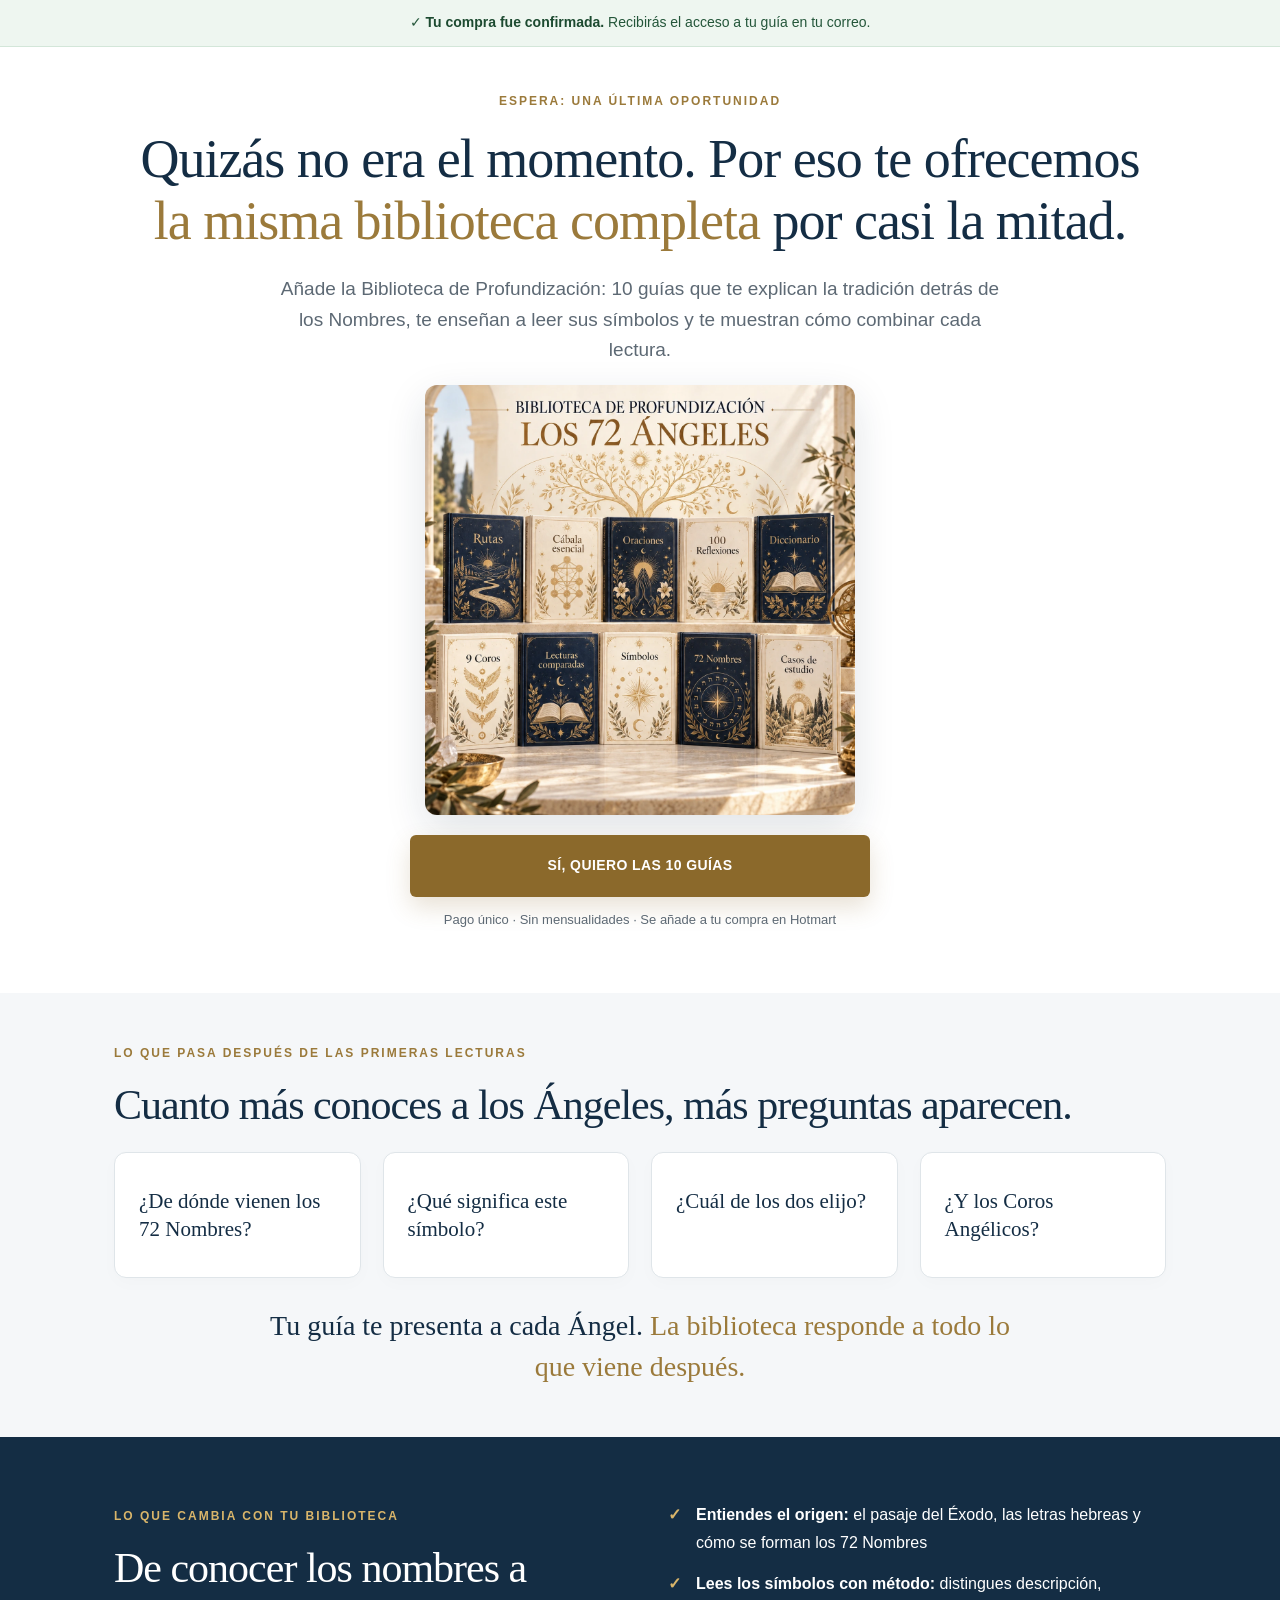
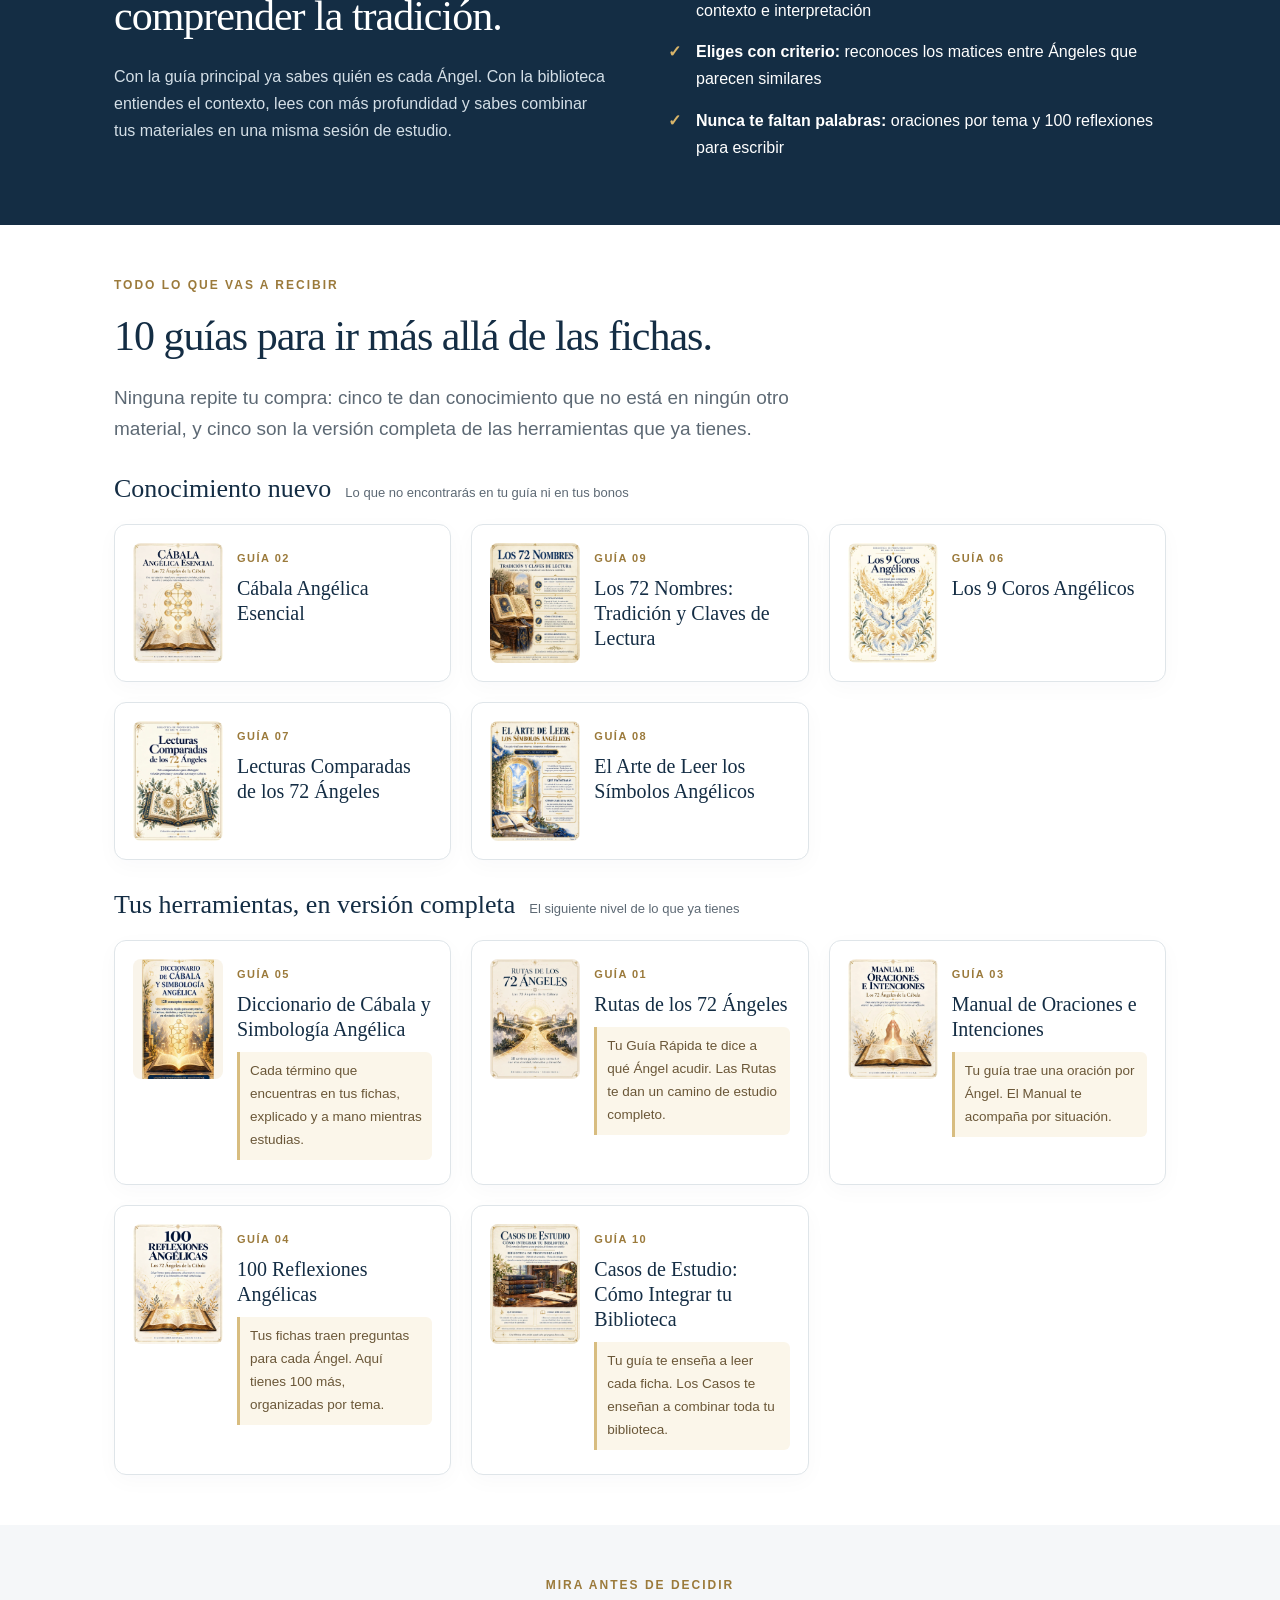
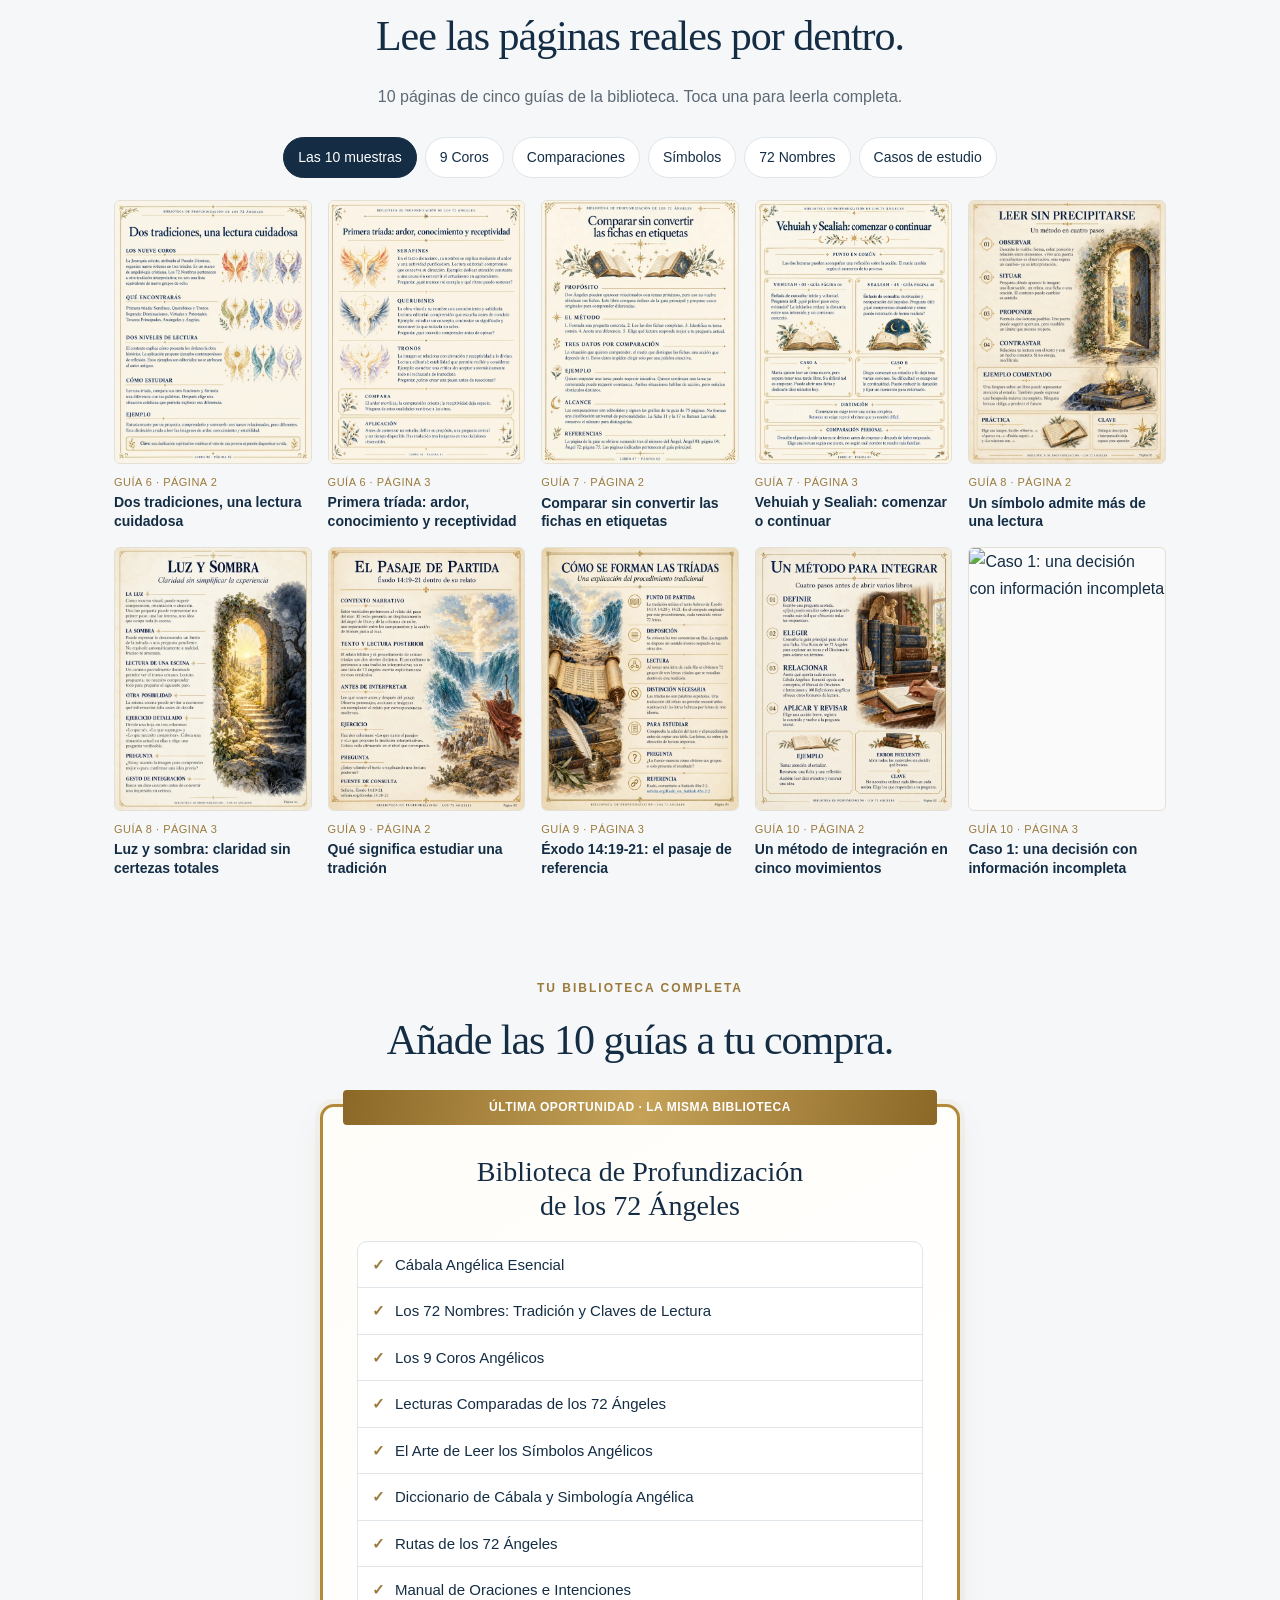
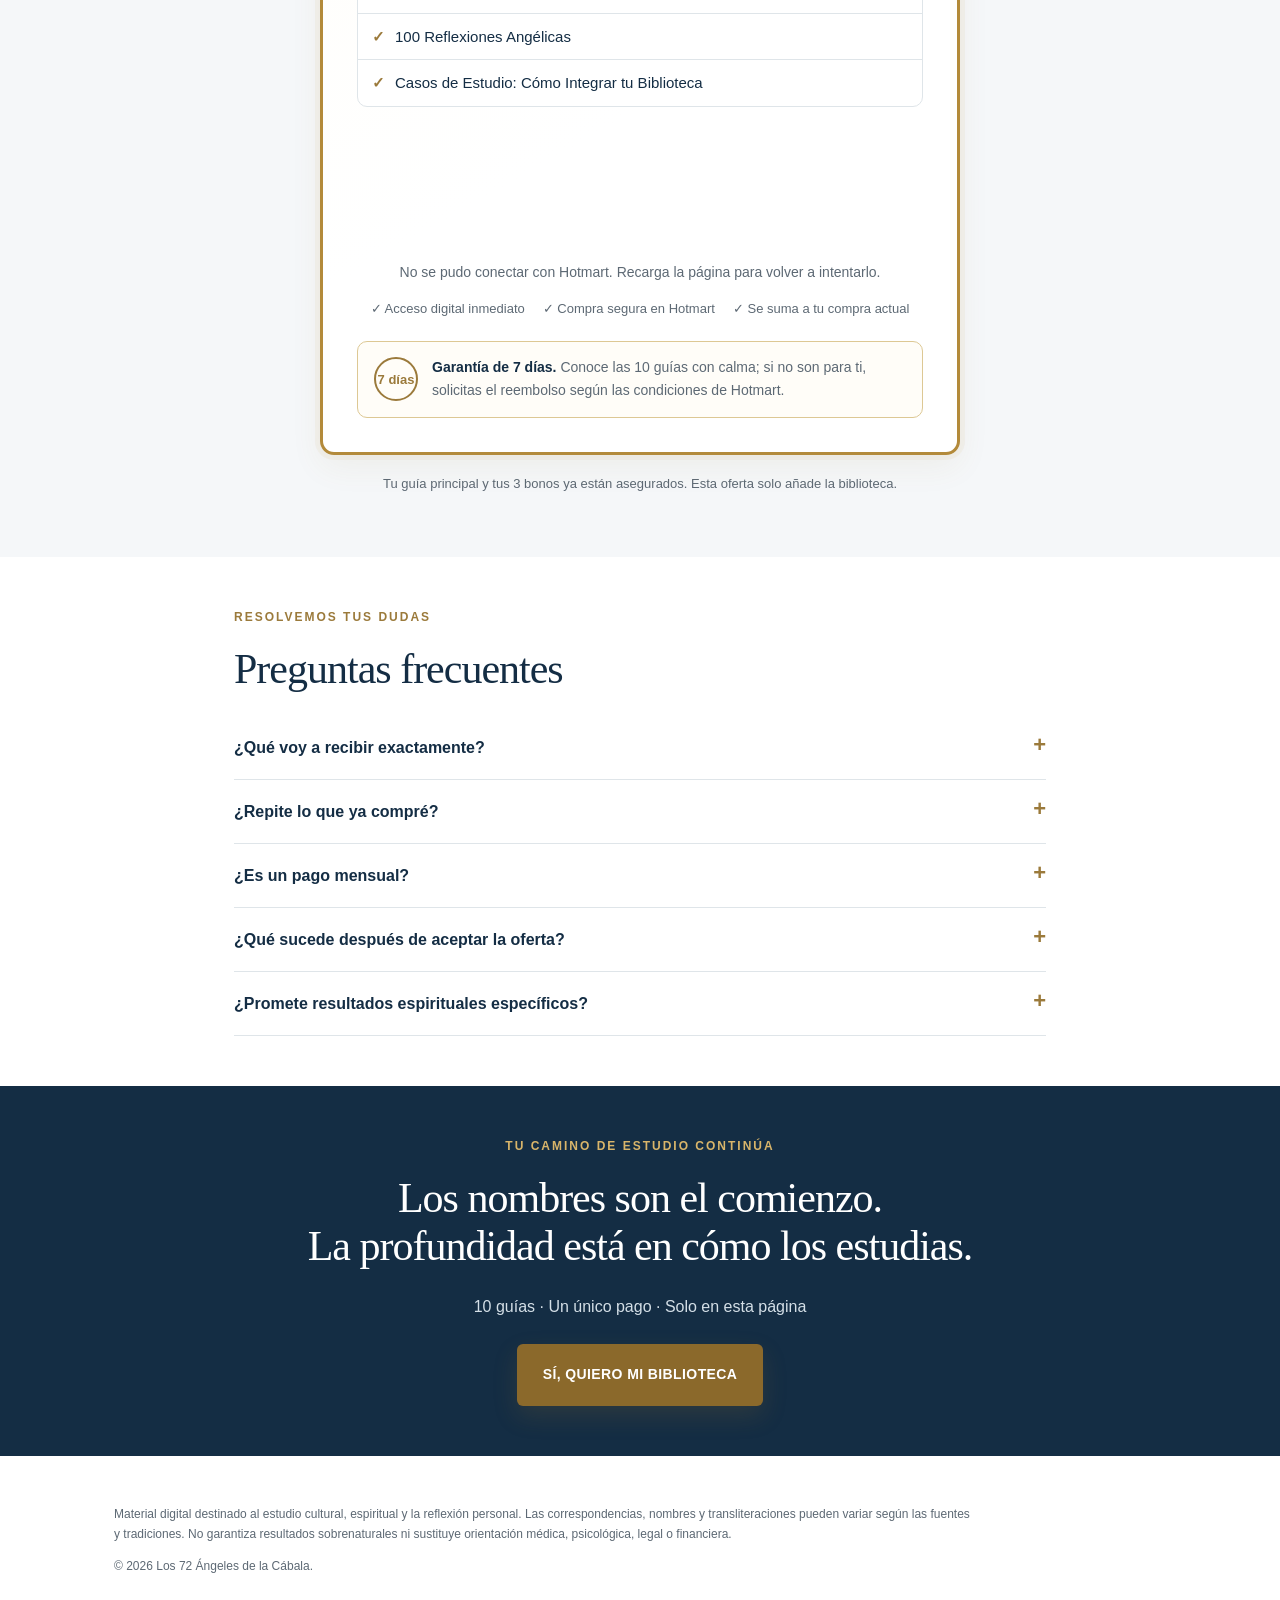
==== commit 7a623cf0: "Upsells e downsells mais enxutos (28-35% menores) Co-Authored-By: Claude Opus 5.5 <noreply@anthropic" ====
--- a/downsell1/index.html
+++ b/downsell1/index.html
@@ -1 +1 @@
-<!doctype html> <html lang="es"> <head> <meta charset="utf-8"><link rel="preconnect" href="https://connect.facebook.net"><link rel="dns-prefetch" href="https://www.facebook.com"><link rel="preconnect" href="https://cdn.utmify.com.br"> <meta name="viewport" content="width=device-width,initial-scale=1"> <title>Última oportunidad · Biblioteca de Profundización</title> <meta name="description" content="Oferta exclusiva para quienes acaban de adquirir la guía de los 72 Ángeles: 10 guías de profundización."> <meta name="robots" content="noindex"> <link rel="preload" as="image" href="../upsell/assets/biblioteca-mockup-v2.webp" fetchpriority="high"> <script>!function(e,t,n,c,o,a,f){e.fbq||(o=e.fbq=function(){o.callMethod?o.callMethod.apply(o,arguments):o.queue.push(arguments)},e._fbq||(e._fbq=o),o.push=o,o.loaded=!0,o.version="2.0",o.queue=[],(a=t.createElement(n)).async=!0,a.src="https://connect.facebook.net/en_US/fbevents.js",(f=t.getElementsByTagName(n)[0]).parentNode.insertBefore(a,f))}(window,document,"script"),fbq("init","1791405689657118"),fbq("track","PageView")</script> <script src="https://cdn.utmify.com.br/scripts/pixel/pixel.js" async defer="defer"></script> <script src="https://cdn.utmify.com.br/scripts/utms/latest.js" data-utmify-prevent-xcod-sck data-utmify-prevent-subids async defer="defer"></script> <style>:root{--ink:#142d44;--ink-2:#1d3d5a;--muted:#5d6974;--gold:#9b7a3b;--gold-2:#b38a3a;--soft:#f5f7f9;--cream:#fffdf8;--line:#dfe5e9;--ok:#2f7a4f}*{box-sizing:border-box}html{scroll-behavior:smooth;scroll-padding-top:20px}body{margin:0;font:16px/1.7 Arial,sans-serif;color:var(--ink);background:#fff}img{display:block;max-width:100%;height:auto}a{color:inherit;text-decoration:none}button{font:inherit;cursor:pointer}:focus-visible{outline:3px solid var(--gold);outline-offset:4px}.wrap{max-width:1100px;margin:auto;padding:64px 24px}.narrow{max-width:780px}.center{text-align:center;margin-left:auto;margin-right:auto}.eyebrow{font-size:12px;letter-spacing:2px;font-weight:700;color:var(--gold);margin:0 0 18px}h1,h2{font-family:Georgia,serif;font-weight:400;letter-spacing:-1px;line-height:1.14;margin:0 0 22px;text-wrap:balance}h1{font-size:clamp(34px,4.6vw,54px)}h1 em{color:var(--gold);font-style:normal}h2{font-size:clamp(29px,3.4vw,42px)}h3{font-size:19px;line-height:1.35;margin:10px 0}p{color:var(--muted);margin:12px 0}.lead{font-size:19px;line-height:1.6}.soft{background:var(--soft)}.navy{background:var(--ink);color:#fff}.navy p{color:#d4dfe7}.navy h2{color:#fff}.navy .eyebrow{color:#d9b56a}.meta{font-size:13px;color:var(--muted)}.confirm{background:#eef6f0;border-bottom:1px solid #d3e6d9;color:#24563a;text-align:center;font-size:14px;padding:11px 16px}.confirm b{color:#1c4a30}.button{display:inline-block;border:0;border-radius:6px;background:#8b692b;color:#fff;padding:19px 26px;font-size:14px;font-weight:700;letter-spacing:.4px;text-align:center;transition:background .2s,transform .2s;box-shadow:0 10px 24px #8b692b33}.button:hover{background:#735321;transform:translateY(-2px)}.button.wide{width:100%;max-width:460px}.hero{text-align:center;padding-top:44px}.hero .lead{max-width:720px;margin:0 auto 10px}.hero-mockup{width:100%;max-width:560px;margin:26px auto 8px;border-radius:12px;box-shadow:0 14px 40px #142d4422}.anchor{display:flex;justify-content:center;align-items:baseline;gap:12px;flex-wrap:wrap;margin:18px 0 6px}.anchor s{color:#8a8f96;font-size:18px}.anchor strong{font:44px Georgia,serif;color:var(--ink)}.anchor span{font-size:13px;font-weight:700;color:#7a5b22;background:#f8efdc;border:1px solid #ecd9ae;padding:5px 11px;border-radius:40px}.hero .button{margin-top:14px}.grid{display:grid;gap:22px}.four{grid-template-columns:repeat(4,1fr)}.three{grid-template-columns:repeat(3,1fr)}.card{border:1px solid var(--line);border-radius:12px;background:#fff;padding:24px;box-shadow:0 5px 18px #142d4405}.card h3{font-family:Georgia,serif;font-size:21px;font-weight:400}.card p{font-size:15px}.statement{font-family:Georgia,serif;font-size:clamp(22px,2.6vw,28px);line-height:1.45;text-align:center;color:var(--ink);margin:44px auto 0;max-width:760px}.statement em{color:var(--gold);font-style:normal}.change{display:grid;grid-template-columns:1fr 1fr;gap:56px;align-items:center}.checks{list-style:none;padding:0;margin:0}.checks li{position:relative;padding-left:28px;margin:14px 0}.checks li:before{content:'✓';position:absolute;left:0;color:var(--gold);font-weight:700}.navy .checks li:before{color:#d9b56a}.navy .checks b{color:#fff}.group-title{display:flex;align-items:baseline;gap:14px;flex-wrap:wrap;margin:46px 0 6px}.group-title h3{font:26px Georgia,serif;margin:0}.group-title span{font-size:13px;color:var(--muted)}.guides{display:grid;grid-template-columns:repeat(2,1fr);gap:20px;margin-top:20px}.guide{display:grid;grid-template-columns:132px 1fr;gap:20px;border:1px solid var(--line);border-radius:12px;background:#fff;padding:18px;box-shadow:0 6px 22px #142d4407}.guide img{width:132px;aspect-ratio:3/4;object-fit:cover;border-radius:8px;background:var(--soft)}.guide small{font-size:11px;letter-spacing:1.5px;font-weight:700;color:var(--gold)}.guide h4{font:20px/1.25 Georgia,serif;margin:6px 0 6px}.guide p{font-size:14.5px;margin:6px 0}.guide ul{margin:8px 0 0;padding-left:18px;font-size:14px;color:var(--muted)}.guide li{margin:3px 0}.diff{margin-top:10px!important;font-size:13.5px!important;color:#6a5738!important;background:#fbf6ea;border-left:3px solid #d8bd80;padding:8px 10px;border-radius:0 6px 6px 0}.filter{display:flex;gap:8px;flex-wrap:wrap;justify-content:center;margin:26px 0 8px}.filter button{border:1px solid var(--line);background:#fff;color:var(--ink);padding:8px 14px;border-radius:40px;font-size:14px}.filter button.active{background:var(--ink);color:#fff;border-color:var(--ink)}.samples{display:grid;grid-template-columns:repeat(5,1fr);gap:16px;margin-top:22px}.sample{background:0 0;border:0;padding:0;text-align:left;color:var(--ink)}.sample img{width:100%;aspect-ratio:3/4;object-fit:cover;border:1px solid #e5e0d6;border-radius:6px;background:#fafafa;transition:transform .2s}.sample:hover img{transform:translateY(-4px)}.sample small{display:block;margin-top:9px;font-size:11px;color:var(--gold);letter-spacing:.5px}.sample b{display:block;font-size:14px;line-height:1.35;margin-top:2px}dialog{border:0;border-radius:10px;padding:46px 14px 14px;max-width:min(94vw,760px);width:100%;max-height:94vh;overflow:auto;color:var(--ink)}dialog::backdrop{background:#071d30d9}dialog img{width:100%;height:auto;border-radius:6px;background:var(--soft)}.modal-head{position:absolute;top:10px;left:16px;right:52px;font-size:13px;color:var(--muted);white-space:nowrap;overflow:hidden;text-overflow:ellipsis}.close{position:absolute;right:8px;top:4px;background:0 0;border:0;font-size:30px;line-height:1;color:var(--ink);padding:4px 8px}.modal-nav{display:flex;justify-content:space-between;align-items:center;margin-top:12px;font-size:14px;color:var(--muted)}.modal-nav button{border:1px solid var(--line);background:#fff;border-radius:40px;padding:8px 16px;color:var(--ink)}.step .num{display:inline-flex;width:40px;height:40px;border-radius:50%;align-items:center;justify-content:center;background:var(--ink);color:#fff;font:20px Georgia,serif}.offer{max-width:640px;margin:40px auto 0;border:3px solid var(--gold-2);border-radius:14px;background:linear-gradient(150deg,var(--cream),#fff 60%);padding:44px 34px 34px;position:relative;box-shadow:0 0 0 5px #caa65714,0 12px 32px #93702b12}.ribbon{position:absolute;top:-17px;left:20px;right:20px;background:linear-gradient(100deg,#8c6828,#c5a258,#8c6828);color:#fff;padding:7px 12px;border-radius:4px;font-size:12px;letter-spacing:.5px;text-align:center;font-weight:700}.offer h3{font:28px/1.2 Georgia,serif;text-align:center;margin:4px 0 18px}.stack{list-style:none;padding:0;margin:0 0 20px;border:1px solid var(--line);border-radius:10px;background:#fff}.stack li{padding:10px 14px;border-bottom:1px solid var(--line);font-size:15px;display:flex;gap:10px}.stack li:last-child{border-bottom:0}.stack li:before{content:'✓';color:var(--gold);font-weight:700}.price-box{text-align:center}.price-box s{color:#8a8f96;font-size:17px}.price-box .price{font:62px/1.1 Georgia,serif;color:var(--ink);margin:4px 0}.price-box .price small{font-size:24px;vertical-align:24px;margin-right:2px}.price-box .tag{display:inline-block;font-size:13px;font-weight:700;color:#7a5b22;background:#f8efdc;border:1px solid #ecd9ae;padding:5px 12px;border-radius:40px}#hotmart-sales-funnel{margin:22px 0 6px;min-height:120px}.widget-status{text-align:center;font-size:14px;color:var(--muted)}.trust{display:flex;justify-content:center;gap:8px 18px;flex-wrap:wrap;font-size:13px;color:var(--muted);margin-top:14px}.guarantee{display:flex;gap:14px;align-items:center;margin-top:20px;padding:14px 16px;border:1px solid #ddc894;border-radius:10px;background:#fffdf8;font-size:14px;color:var(--muted)}.guarantee .seal{flex:none;width:44px;height:44px;border-radius:50%;border:2px solid var(--gold);color:var(--gold);display:flex;align-items:center;justify-content:center;font:700 13px Arial}.guarantee strong{color:var(--ink)}.faq{max-width:860px}details{border-bottom:1px solid var(--line);padding:18px 0}summary{cursor:pointer;font-weight:600;list-style:none;display:flex;justify-content:space-between;gap:20px}summary::-webkit-details-marker{display:none}summary:after{content:'+';color:var(--gold);font-size:22px;line-height:1}details[open] summary:after{content:'−'}details p{padding-right:30px}.closing{text-align:center}.closing h2{max-width:760px;margin-left:auto;margin-right:auto}footer{max-width:1100px;margin:auto;padding:36px 24px 44px;font-size:12px;color:var(--muted)}footer p{font-size:12px;max-width:860px}@media(max-width:900px){.four{grid-template-columns:repeat(2,1fr)}.samples{grid-template-columns:repeat(3,1fr)}.change{grid-template-columns:1fr;gap:28px}.guides{grid-template-columns:1fr}}@media(max-width:650px){.wrap{padding:46px 20px}.hero{padding-top:30px}h1{font-size:33px;line-height:1.18}h2{font-size:28px}.lead{font-size:17px}.eyebrow{font-size:11px;letter-spacing:1.5px}.four,.three{grid-template-columns:1fr}.samples{grid-template-columns:repeat(2,1fr);gap:12px}.guide{grid-template-columns:96px 1fr;gap:14px;padding:14px}.guide img{width:96px}.offer{padding:40px 18px 24px}.button{width:100%}.anchor strong{font-size:38px}}@media(prefers-reduced-motion:reduce){html{scroll-behavior:auto}*{transition:none!important}}</style> </head> <body> <noscript><img height="1" width="1" style="display:none" alt="" src="https://www.facebook.com/tr?id=1791405689657118&ev=PageView&noscript=1"></noscript> <div class="confirm">✓ <b>Tu compra fue confirmada.</b> Recibirás el acceso a tu guía en tu correo.</div> <main> <section class="wrap hero"> <p class="eyebrow">ESPERA: UNA ÚLTIMA OPORTUNIDAD</p> <h1>Quizás no era el momento. Por eso te ofrecemos <em>la misma biblioteca completa</em> por casi la mitad.</h1> <p class="lead">Añade la Biblioteca de Profundización: 10 guías que te explican la tradición detrás de los Nombres, te enseñan a leer sus símbolos y te muestran cómo combinar cada lectura.</p> <img class="hero-mockup" src="../upsell/assets/biblioteca-mockup-v2.webp" width="1254" height="1254" alt="Biblioteca de Profundización con diez guías digitales" fetchpriority="high"> <a class="button wide" href="#oferta">SÍ, QUIERO LAS 10 GUÍAS</a> <p class="meta">Pago único · Sin mensualidades · Se añade a tu compra en Hotmart</p> </section> <section class="soft"><div class="wrap"> <p class="eyebrow">LO QUE PASA DESPUÉS DE LAS PRIMERAS LECTURAS</p> <h2>Cuanto más conoces a los Ángeles, más preguntas aparecen.</h2> <div class="grid four"> <article class="card"><h3>¿De dónde vienen los 72 Nombres?</h3><p>Sabes quién es cada Ángel, pero no conoces el origen de la tradición ni cómo se forman sus nombres.</p></article> <article class="card"><h3>¿Qué significa este símbolo?</h3><p>Luz, alas, caminos, balanzas… Ves los símbolos en las fichas y no sabes cómo interpretarlos.</p></article> <article class="card"><h3>¿Cuál de los dos elijo?</h3><p>Dos Ángeles parecen hablar de lo mismo y no sabes reconocer qué los diferencia.</p></article> <article class="card"><h3>¿Y los Coros Angélicos?</h3><p>Oyes hablar de Serafines y Arcángeles y no sabes cómo se relacionan con los 72.</p></article> </div> <p class="statement">Tu guía te presenta a cada Ángel. <em>La biblioteca responde a todo lo que viene después.</em></p> </div></section> <section class="navy"><div class="wrap change"> <div> <p class="eyebrow">LO QUE CAMBIA CON TU BIBLIOTECA</p> <h2>De conocer los nombres a comprender la tradición.</h2> <p>Con la guía principal ya sabes quién es cada Ángel. Con la biblioteca entiendes el contexto, lees con más profundidad y sabes combinar tus materiales en una misma sesión de estudio.</p> <p>No necesitas leerla toda de una vez: cada guía tiene una función concreta, y puedes empezar por la que hoy más te interesa.</p> </div> <ul class="checks"> <li><b>Entiendes el origen:</b> el pasaje del Éxodo, las letras hebreas y cómo se forman los 72 Nombres</li> <li><b>Lees los símbolos con método:</b> distingues descripción, contexto e interpretación</li> <li><b>Eliges con criterio:</b> reconoces los matices entre Ángeles que parecen similares</li> <li><b>Ubicas a los 72</b> dentro de la angelología: Coros, tríadas y órdenes</li> <li><b>Nunca te faltan palabras:</b> oraciones por tema y 100 reflexiones para escribir</li> <li><b>Integras todo:</b> casos prácticos para combinar tus materiales paso a paso</li> </ul> </div></section> <section class="wrap" id="coleccion"> <p class="eyebrow">TODO LO QUE VAS A RECIBIR</p> <h2>10 guías para ir más allá de las fichas.</h2> <p class="lead" style="max-width:740px">Ninguna repite tu compra: cinco te dan conocimiento que no está en ningún otro material, y cinco son la versión completa de las herramientas que ya tienes.</p> <div class="group-title"><h3>Conocimiento nuevo</h3><span>Lo que no encontrarás en tu guía ni en tus bonos</span></div> <div class="guides"> <article class="guide"><img src="../upsell/assets/upsell-book-2-page-1-thumb.webp" width="525" height="700" loading="lazy" alt="Portada de Cábala Angélica Esencial"><div><small>GUÍA 02</small><h4>Cábala Angélica Esencial</h4><p>El contexto detrás de los nombres, explicado de forma accesible.</p><ul><li>Los 72 Nombres y las letras hebreas</li><li>El Árbol de la Vida y las diez sefirot</li><li>Claves de lectura simbólica</li></ul></div></article> <article class="guide"><img src="../upsell/assets/cover-9.webp" width="488" height="650" loading="lazy" alt="Portada de Los 72 Nombres: Tradición y Claves de Lectura"><div><small>GUÍA 09</small><h4>Los 72 Nombres: Tradición y Claves de Lectura</h4><p>Reconoce de dónde viene cada idea y cómo distinguir fuentes.</p><ul><li>El pasaje de Éxodo 14:19-21</li><li>Grupos de letras y transliteraciones</li><li>Criterios para verificar interpretaciones</li></ul></div></article> <article class="guide"><img src="../upsell/assets/cover-6.webp" width="488" height="650" loading="lazy" alt="Portada de Los 9 Coros Angélicos"><div><small>GUÍA 06</small><h4>Los 9 Coros Angélicos</h4><p>Distingue los órdenes angélicos y su relación con los 72.</p><ul><li>Tres tríadas y nueve órdenes</li><li>Comparación de sus funciones</li><li>Diferencias que suelen confundirse</li></ul></div></article> <article class="guide"><img src="../upsell/assets/cover-7.webp" width="488" height="650" loading="lazy" alt="Portada de Lecturas Comparadas de los 72 Ángeles"><div><small>GUÍA 07</small><h4>Lecturas Comparadas de los 72 Ángeles</h4><p>Aprende a mirar dos fichas juntas y a reconocer sus matices.</p><ul><li>Seis comparaciones guiadas</li><li>Comenzar o continuar, discernir o defender</li><li>Referencias a tu guía principal</li></ul></div></article> <article class="guide"><img src="../upsell/assets/cover-8.webp" width="488" height="650" loading="lazy" alt="Portada de El Arte de Leer los Símbolos Angélicos"><div><small>GUÍA 08</small><h4>El Arte de Leer los Símbolos Angélicos</h4><p>Un método para interpretar imágenes con más profundidad.</p><ul><li>Tres capas de lectura</li><li>Luz, caminos, alas, balanzas y más</li><li>Un ejemplo desarrollado paso a paso</li></ul></div></article> </div> <div class="group-title"><h3>Tus herramientas, en versión completa</h3><span>El siguiente nivel de lo que ya tienes</span></div> <div class="guides"> <article class="guide"><img src="../upsell/assets/upsell-book-5-page-1-thumb.webp" width="525" height="700" loading="lazy" alt="Portada de Diccionario de Cábala y Simbología Angélica"><div><small>GUÍA 05</small><h4>Diccionario de Cábala y Simbología Angélica</h4><p>Tu referencia completa mientras estudias.</p><ul><li>120 conceptos esenciales</li><li>Sefirot, virtudes, letras y símbolos</li></ul><p class="diff">Cada término que encuentras en tus fichas, explicado y a mano mientras estudias.</p></div></article> <article class="guide"><img src="../upsell/assets/upsell-book-1-page-1-thumb.webp" width="525" height="700" loading="lazy" alt="Portada de Rutas de los 72 Ángeles"><div><small>GUÍA 01</small><h4>Rutas de los 72 Ángeles</h4><p>18 caminos para estudiar con una pregunta clara.</p><ul><li>Claridad, relaciones, trabajo y nuevos comienzos</li><li>Ángeles sugeridos, preguntas y acciones</li></ul><p class="diff">Tu Guía Rápida te dice a qué Ángel acudir. Las Rutas te dan un camino de estudio completo.</p></div></article> <article class="guide"><img src="../upsell/assets/upsell-book-3-page-1-thumb.webp" width="525" height="700" loading="lazy" alt="Portada de Manual de Oraciones e Intenciones"><div><small>GUÍA 03</small><h4>Manual de Oraciones e Intenciones</h4><p>Textos para los momentos que vives, organizados por tema.</p><ul><li>Claridad, amor propio, cambios y serenidad</li><li>Intenciones listas para tu reflexión</li></ul><p class="diff">Tu guía trae una oración por Ángel. El Manual te acompaña por situación.</p></div></article> <article class="guide"><img src="../upsell/assets/upsell-book-4-page-1-thumb.webp" width="525" height="700" loading="lazy" alt="Portada de 100 Reflexiones Angélicas"><div><small>GUÍA 04</small><h4>100 Reflexiones Angélicas</h4><p>Una nueva pregunta para cada pausa de tu día.</p><ul><li>100 reflexiones breves para leer y escribir</li><li>Claridad, confianza y serenidad</li></ul><p class="diff">Tus fichas traen preguntas para cada Ángel. Aquí tienes 100 más, organizadas por tema.</p></div></article> <article class="guide"><img src="../upsell/assets/cover-10.webp" width="488" height="650" loading="lazy" alt="Portada de Casos de Estudio: Cómo Integrar tu Biblioteca"><div><small>GUÍA 10</small><h4>Casos de Estudio: Cómo Integrar tu Biblioteca</h4><p>Conecta todos tus recursos en una misma sesión.</p><ul><li>Cinco casos trabajados de principio a fin</li><li>Un método de integración en cinco pasos</li></ul><p class="diff">Tu guía te enseña a leer cada ficha. Los Casos te enseñan a combinar toda tu biblioteca.</p></div></article> </div> </section> <section class="soft" id="muestras"><div class="wrap"> <p class="eyebrow center" style="text-align:center">MIRA ANTES DE DECIDIR</p> <h2 class="center" style="text-align:center">Lee las páginas reales por dentro.</h2> <p class="center" style="text-align:center;max-width:640px">15 páginas de cinco guías de la biblioteca. Toca una para leerla completa.</p> <div class="filter" role="group" aria-label="Filtrar muestras"> <button type="button" class="active" data-filter="all">Las 15 muestras</button> <button type="button" data-filter="6">9 Coros</button> <button type="button" data-filter="7">Comparaciones</button> <button type="button" data-filter="8">Símbolos</button> <button type="button" data-filter="9">72 Nombres</button> <button type="button" data-filter="10">Casos de estudio</button> </div> <div class="samples" id="samples"></div> </div></section> <section class="wrap"> <p class="eyebrow">SENCILLA DE USAR</p> <h2>Una sesión de estudio más rica, en 3 pasos.</h2> <div class="grid three"> <article class="card step"><span class="num">1</span><h3>Elige una ruta</h3><p>Parte de una pregunta concreta y vuelve a las fichas de tu guía con una intención clara.</p></article> <article class="card step"><span class="num">2</span><h3>Profundiza</h3><p>Consulta el diccionario, el contexto de la tradición o compara dos lecturas para ver sus matices.</p></article> <article class="card step"><span class="num">3</span><h3>Intégralo</h3><p>Cierra con una reflexión, una intención o un caso de estudio, y escribe lo que comprendiste.</p></article> </div> </section> <section class="soft" id="oferta"><div class="wrap"> <p class="eyebrow center" style="text-align:center">TU BIBLIOTECA COMPLETA</p> <h2 class="center" style="text-align:center">Añade las 10 guías a tu compra.</h2> <div class="offer"> <div class="ribbon">ÚLTIMA OPORTUNIDAD · LA MISMA BIBLIOTECA</div> <h3>Biblioteca de Profundización<br>de los 72 Ángeles</h3> <ul class="stack"> <li>Cábala Angélica Esencial</li> <li>Los 72 Nombres: Tradición y Claves de Lectura</li> <li>Los 9 Coros Angélicos</li> <li>Lecturas Comparadas de los 72 Ángeles</li> <li>El Arte de Leer los Símbolos Angélicos</li> <li>Diccionario de Cábala y Simbología Angélica</li> <li>Rutas de los 72 Ángeles</li> <li>Manual de Oraciones e Intenciones</li> <li>100 Reflexiones Angélicas</li> <li>Casos de Estudio: Cómo Integrar tu Biblioteca</li> </ul> <div id="hotmart-sales-funnel"></div> <p class="widget-status" id="widget-status" role="status">Cargando tu oferta en Hotmart…</p> <div class="trust"><span>✓ Acceso digital inmediato</span><span>✓ Compra segura en Hotmart</span><span>✓ Se suma a tu compra actual</span></div> <div class="guarantee"><span class="seal">7 días</span><div><strong>Garantía de 7 días.</strong> Conoce las 10 guías con calma; si no son para ti, solicitas el reembolso según las condiciones de Hotmart.</div></div> </div> <p class="meta center" style="text-align:center;margin-top:18px">Tu guía principal y tus 3 bonos ya están asegurados. Esta oferta solo añade la biblioteca.</p> </div></section> <section class="wrap faq"> <p class="eyebrow">RESOLVEMOS TUS DUDAS</p> <h2>Preguntas frecuentes</h2> <details><summary>¿Qué voy a recibir exactamente?</summary><p>Las 10 guías digitales en PDF descritas en esta página: Cábala Angélica Esencial, Los 72 Nombres, Los 9 Coros, Lecturas Comparadas, Símbolos, Diccionario, Rutas, Manual de Oraciones, 100 Reflexiones y Casos de Estudio.</p></details> <details><summary>¿Repite lo que ya compré?</summary><p>No. Cinco guías traen temas que no están en tu guía ni en tus bonos, y las otras cinco llevan más lejos lo que ya tienes: por ejemplo, tu guía trae una oración por Ángel y el Manual te acompaña con oraciones por situación.</p></details> <details><summary>¿Esto reemplaza mi compra anterior?</summary><p>No. Tu guía principal y tus 3 bonos se conservan. Esta oferta solo añade la biblioteca.</p></details> <details><summary>¿Es un pago mensual?</summary><p>No. Es un único pago, sin mensualidades.</p></details> <details><summary>¿Por qué cuesta menos que antes?</summary><p>Porque es la última oportunidad de esta oferta: la misma biblioteca completa, con las 10 guías,. Solo está disponible en esta página.</p></details> <details><summary>¿Necesito conocer la Cábala para empezar?</summary><p>No. Empieza por Cábala Angélica Esencial y el Diccionario; después elige una ruta y avanza a las comparaciones y la lectura de símbolos.</p></details> <details><summary>¿Puedo leerlas desde el móvil?</summary><p>Sí. Son PDF que puedes abrir en tu teléfono, tablet o computadora.</p></details> <details><summary>¿Qué sucede después de aceptar la oferta?</summary><p>Hotmart la añade a tu compra y te envía las instrucciones de acceso por correo, junto con las de tu guía principal.</p></details> <details><summary>¿Promete resultados espirituales específicos?</summary><p>No. Es un material de estudio y reflexión personal; sus prácticas y lecturas simbólicas no garantizan acontecimientos ni resultados sobrenaturales.</p></details> </section> <section class="navy closing"><div class="wrap"> <p class="eyebrow">TU CAMINO DE ESTUDIO CONTINÚA</p> <h2>Los nombres son el comienzo.<br>La profundidad está en cómo los estudias.</h2> <p>10 guías · Un único pago · Solo en esta página</p> <a class="button" href="#oferta" style="margin-top:12px">SÍ, QUIERO MI BIBLIOTECA</a> </div></section> </main> <footer> <p>Material digital destinado al estudio cultural, espiritual y la reflexión personal. Las correspondencias, nombres y transliteraciones pueden variar según las fuentes y tradiciones. No garantiza resultados sobrenaturales ni sustituye orientación médica, psicológica, legal o financiera.</p> <p>© 2026 Los 72 Ángeles de la Cábala.</p> </footer> <dialog id="viewer" aria-label="Página ampliada"> <div class="modal-head" id="modal-book"></div> <button class="close" type="button" id="close" aria-label="Cerrar">×</button> <img id="modal-img" alt=""> <div class="modal-nav"><button type="button" id="prev">← Anterior</button><span id="modal-count"></span><button type="button" id="next">Siguiente →</button></div> </dialog> <script>!function(){var e={"sample-6-2-thumb.webp":1,"sample-6-3-thumb.webp":1,"sample-6-4-thumb.webp":1,"sample-7-2-thumb.webp":1,"sample-7-3-thumb.webp":1,"sample-7-4-thumb.webp":1,"sample-8-2-thumb.webp":1,"sample-8-3-thumb.webp":1,"sample-8-4-thumb.webp":1,"sample-9-2-thumb.webp":1,"sample-9-3-thumb.webp":1,"sample-9-4-thumb.webp":1,"sample-10-2-thumb.webp":1};function t(t){return e[t]?"../upsell/assets/"+t:"https://72bibliotecaupsell.vercel.app/assets/"+t}var n=[[6,2,"Los 9 Coros Angélicos","Dos tradiciones, una lectura cuidadosa"],[6,3,"Los 9 Coros Angélicos","Primera tríada: ardor, conocimiento y receptividad"],[6,4,"Los 9 Coros Angélicos","Segunda tríada: dirección, firmeza y orden"],[7,2,"Lecturas Comparadas","Comparar sin convertir las fichas en etiquetas"],[7,3,"Lecturas Comparadas","Vehuiah y Sealiah: comenzar o continuar"],[7,4,"Lecturas Comparadas","Caliel y Mebahel: discernir o defender un principio"],[8,2,"Símbolos Angélicos","Un símbolo admite más de una lectura"],[8,3,"Símbolos Angélicos","Luz y sombra: claridad sin certezas totales"],[8,4,"Símbolos Angélicos","Puertas y caminos: acceso, elección y proceso"],[9,2,"Los 72 Nombres","Qué significa estudiar una tradición"],[9,3,"Los 72 Nombres","Éxodo 14:19-21: el pasaje de referencia"],[9,4,"Los 72 Nombres","De las letras a los grupos de tres"],[10,2,"Casos de Estudio","Un método de integración en cinco movimientos"],[10,3,"Casos de Estudio","Caso 1: una decisión con información incompleta"],[10,4,"Casos de Estudio","Caso 2: un desacuerdo en una relación"]],o=document.getElementById("samples"),a=document.getElementById("viewer"),s=0,c=[];function l(e){o.innerHTML="",c=[],n.forEach(function(n,a){if("all"===e||String(n[0])===e){c.push(a);var s=document.createElement("button");s.type="button",s.className="sample",s.setAttribute("aria-label","Ampliar: "+n[3]),s.innerHTML='<img loading="lazy" width="600" height="800" alt=""><small>GUÍA '+n[0]+" · PÁGINA "+n[1]+"</small><b></b>",s.querySelector("img").src=t("sample-"+n[0]+"-"+n[1]+"-thumb.webp"),s.querySelector("img").alt=n[3],s.querySelector("b").textContent=n[3],s.onclick=function(){i(c.indexOf(a))},o.appendChild(s)}})}function i(e){s=(e+c.length)%c.length;var o=n[c[s]],l=document.getElementById("modal-img");l.src=t("sample-"+o[0]+"-"+o[1]+".webp"),l.alt=o[3],document.getElementById("modal-book").textContent=o[2]+" · Página "+o[1],document.getElementById("modal-count").textContent=s+1+" / "+c.length,a.open||a.showModal(),a.scrollTop=0}document.querySelectorAll(".filter button").forEach(function(e){e.onclick=function(){document.querySelector(".filter .active").classList.remove("active"),e.classList.add("active"),l(e.dataset.filter)}}),document.getElementById("close").onclick=function(){a.close()},document.getElementById("prev").onclick=function(){i(s-1)},document.getElementById("next").onclick=function(){i(s+1)},a.addEventListener("click",function(e){e.target===a&&a.close()}),a.addEventListener("keydown",function(e){"ArrowRight"===e.key&&i(s+1),"ArrowLeft"===e.key&&i(s-1)}),l("all");var r=document.getElementById("hotmart-sales-funnel"),m=document.getElementById("widget-status"),u=!1;var d=document.createElement("script");d.src="https://checkout.hotmart.com/lib/hotmart-checkout-elements.js",d.async=!0,d.onload=function(){if(!u&&window.checkoutElements)try{window.checkoutElements.init("salesFunnel").mount("#hotmart-sales-funnel"),u=!0}catch(e){m.textContent="No se pudo cargar la oferta. Intenta recargar esta página desde tu compra."}},d.onerror=function(){m.textContent="No se pudo conectar con Hotmart. Recarga la página para volver a intentarlo."},document.body.appendChild(d),new MutationObserver(function(){r.children.length&&(m.hidden=!0)}).observe(r,{childList:!0}),setTimeout(function(){r.children.length||(m.textContent="Esta oferta se activa al llegar desde tu compra en Hotmart. Si ya compraste, vuelve al enlace de continuación de tu compra.")},12e3)}()</script> </body> </html> +<!doctype html> <html lang="es"> <head> <meta charset="utf-8"><link rel="preconnect" href="https://connect.facebook.net"><link rel="dns-prefetch" href="https://www.facebook.com"><link rel="preconnect" href="https://cdn.utmify.com.br"> <meta name="viewport" content="width=device-width,initial-scale=1"> <title>Última oportunidad · Biblioteca de Profundización</title> <meta name="description" content="Oferta exclusiva para quienes acaban de adquirir la guía de los 72 Ángeles: 10 guías de profundización."> <meta name="robots" content="noindex"> <link rel="preload" as="image" href="../upsell/assets/biblioteca-mockup-v2.webp" fetchpriority="high"> <script>!function(e,t,n,c,o,a,f){e.fbq||(o=e.fbq=function(){o.callMethod?o.callMethod.apply(o,arguments):o.queue.push(arguments)},e._fbq||(e._fbq=o),o.push=o,o.loaded=!0,o.version="2.0",o.queue=[],(a=t.createElement(n)).async=!0,a.src="https://connect.facebook.net/en_US/fbevents.js",(f=t.getElementsByTagName(n)[0]).parentNode.insertBefore(a,f))}(window,document,"script"),fbq("init","1791405689657118"),fbq("track","PageView")</script> <script src="https://cdn.utmify.com.br/scripts/pixel/pixel.js" async defer="defer"></script> <script src="https://cdn.utmify.com.br/scripts/utms/latest.js" data-utmify-prevent-xcod-sck data-utmify-prevent-subids async defer="defer"></script> <style>:root{--ink:#142d44;--ink-2:#1d3d5a;--muted:#5d6974;--gold:#9b7a3b;--gold-2:#b38a3a;--soft:#f5f7f9;--cream:#fffdf8;--line:#dfe5e9;--ok:#2f7a4f}*{box-sizing:border-box}html{scroll-behavior:smooth;scroll-padding-top:20px}body{margin:0;font:16px/1.7 Arial,sans-serif;color:var(--ink);background:#fff}img{display:block;max-width:100%;height:auto}a{color:inherit;text-decoration:none}button{font:inherit;cursor:pointer}:focus-visible{outline:3px solid var(--gold);outline-offset:4px}.wrap{max-width:1100px;margin:auto;padding:50px 24px}.narrow{max-width:780px}.center{text-align:center;margin-left:auto;margin-right:auto}.eyebrow{font-size:12px;letter-spacing:2px;font-weight:700;color:var(--gold);margin:0 0 18px}h1,h2{font-family:Georgia,serif;font-weight:400;letter-spacing:-1px;line-height:1.14;margin:0 0 22px;text-wrap:balance}h1{font-size:clamp(34px,4.6vw,54px)}h1 em{color:var(--gold);font-style:normal}h2{font-size:clamp(29px,3.4vw,42px)}h3{font-size:19px;line-height:1.35;margin:10px 0}p{color:var(--muted);margin:12px 0}.lead{font-size:19px;line-height:1.6}.soft{background:var(--soft)}.navy{background:var(--ink);color:#fff}.navy p{color:#d4dfe7}.navy h2{color:#fff}.navy .eyebrow{color:#d9b56a}.meta{font-size:13px;color:var(--muted)}.confirm{background:#eef6f0;border-bottom:1px solid #d3e6d9;color:#24563a;text-align:center;font-size:14px;padding:11px 16px}.confirm b{color:#1c4a30}.button{display:inline-block;border:0;border-radius:6px;background:#8b692b;color:#fff;padding:19px 26px;font-size:14px;font-weight:700;letter-spacing:.4px;text-align:center;transition:background .2s,transform .2s;box-shadow:0 10px 24px #8b692b33}.button:hover{background:#735321;transform:translateY(-2px)}.button.wide{width:100%;max-width:460px}.hero{text-align:center;padding-top:44px}.hero .lead{max-width:720px;margin:0 auto 10px}.hero-mockup{width:100%;max-width:430px;margin:20px auto 6px;border-radius:12px;box-shadow:0 14px 40px #142d4422}.anchor{display:flex;justify-content:center;align-items:baseline;gap:12px;flex-wrap:wrap;margin:18px 0 6px}.anchor s{color:#8a8f96;font-size:18px}.anchor strong{font:44px Georgia,serif;color:var(--ink)}.anchor span{font-size:13px;font-weight:700;color:#7a5b22;background:#f8efdc;border:1px solid #ecd9ae;padding:5px 11px;border-radius:40px}.hero .button{margin-top:14px}.grid{display:grid;gap:22px}.four{grid-template-columns:repeat(4,1fr)}.three{grid-template-columns:repeat(3,1fr)}.card{border:1px solid var(--line);border-radius:12px;background:#fff;padding:24px;box-shadow:0 5px 18px #142d4405}.card h3{font-family:Georgia,serif;font-size:21px;font-weight:400}.card p{font-size:15px}.statement{font-family:Georgia,serif;font-size:clamp(22px,2.6vw,28px);line-height:1.45;text-align:center;color:var(--ink);margin:28px auto 0;max-width:760px}.statement em{color:var(--gold);font-style:normal}.change{display:grid;grid-template-columns:1fr 1fr;gap:56px;align-items:center}.checks{list-style:none;padding:0;margin:0}.checks li{position:relative;padding-left:28px;margin:14px 0}.checks li:before{content:'✓';position:absolute;left:0;color:var(--gold);font-weight:700}.navy .checks li:before{color:#d9b56a}.navy .checks b{color:#fff}.group-title{display:flex;align-items:baseline;gap:14px;flex-wrap:wrap;margin:30px 0 4px}.group-title h3{font:26px Georgia,serif;margin:0}.group-title span{font-size:13px;color:var(--muted)}.guides{display:grid;grid-template-columns:repeat(2,1fr);gap:20px;margin-top:20px}.guide{display:grid;grid-template-columns:110px 1fr;gap:20px;border:1px solid var(--line);border-radius:12px;background:#fff;padding:18px;box-shadow:0 6px 22px #142d4407}.guide img{width:110px;aspect-ratio:3/4;object-fit:cover;border-radius:8px;background:var(--soft)}.guide small{font-size:11px;letter-spacing:1.5px;font-weight:700;color:var(--gold)}.guide h4{font:20px/1.25 Georgia,serif;margin:6px 0 6px}.guide p{font-size:14.5px;margin:6px 0}.guide ul{margin:8px 0 0;padding-left:18px;font-size:14px;color:var(--muted)}.guide li{margin:3px 0}.diff{margin-top:10px!important;font-size:13.5px!important;color:#6a5738!important;background:#fbf6ea;border-left:3px solid #d8bd80;padding:8px 10px;border-radius:0 6px 6px 0}.filter{display:flex;gap:8px;flex-wrap:wrap;justify-content:center;margin:26px 0 8px}.filter button{border:1px solid var(--line);background:#fff;color:var(--ink);padding:8px 14px;border-radius:40px;font-size:14px}.filter button.active{background:var(--ink);color:#fff;border-color:var(--ink)}.samples{display:grid;grid-template-columns:repeat(5,1fr);gap:16px;margin-top:22px}.sample{background:0 0;border:0;padding:0;text-align:left;color:var(--ink)}.sample img{width:100%;aspect-ratio:3/4;object-fit:cover;border:1px solid #e5e0d6;border-radius:6px;background:#fafafa;transition:transform .2s}.sample:hover img{transform:translateY(-4px)}.sample small{display:block;margin-top:9px;font-size:11px;color:var(--gold);letter-spacing:.5px}.sample b{display:block;font-size:14px;line-height:1.35;margin-top:2px}dialog{border:0;border-radius:10px;padding:46px 14px 14px;max-width:min(94vw,760px);width:100%;max-height:94vh;overflow:auto;color:var(--ink)}dialog::backdrop{background:#071d30d9}dialog img{width:100%;height:auto;border-radius:6px;background:var(--soft)}.modal-head{position:absolute;top:10px;left:16px;right:52px;font-size:13px;color:var(--muted);white-space:nowrap;overflow:hidden;text-overflow:ellipsis}.close{position:absolute;right:8px;top:4px;background:0 0;border:0;font-size:30px;line-height:1;color:var(--ink);padding:4px 8px}.modal-nav{display:flex;justify-content:space-between;align-items:center;margin-top:12px;font-size:14px;color:var(--muted)}.modal-nav button{border:1px solid var(--line);background:#fff;border-radius:40px;padding:8px 16px;color:var(--ink)}.step .num{display:inline-flex;width:40px;height:40px;border-radius:50%;align-items:center;justify-content:center;background:var(--ink);color:#fff;font:20px Georgia,serif}.offer{max-width:640px;margin:40px auto 0;border:3px solid var(--gold-2);border-radius:14px;background:linear-gradient(150deg,var(--cream),#fff 60%);padding:44px 34px 34px;position:relative;box-shadow:0 0 0 5px #caa65714,0 12px 32px #93702b12}.ribbon{position:absolute;top:-17px;left:20px;right:20px;background:linear-gradient(100deg,#8c6828,#c5a258,#8c6828);color:#fff;padding:7px 12px;border-radius:4px;font-size:12px;letter-spacing:.5px;text-align:center;font-weight:700}.offer h3{font:28px/1.2 Georgia,serif;text-align:center;margin:4px 0 18px}.stack{list-style:none;padding:0;margin:0 0 20px;border:1px solid var(--line);border-radius:10px;background:#fff}.stack li{padding:10px 14px;border-bottom:1px solid var(--line);font-size:15px;display:flex;gap:10px}.stack li:last-child{border-bottom:0}.stack li:before{content:'✓';color:var(--gold);font-weight:700}.price-box{text-align:center}.price-box s{color:#8a8f96;font-size:17px}.price-box .price{font:62px/1.1 Georgia,serif;color:var(--ink);margin:4px 0}.price-box .price small{font-size:24px;vertical-align:24px;margin-right:2px}.price-box .tag{display:inline-block;font-size:13px;font-weight:700;color:#7a5b22;background:#f8efdc;border:1px solid #ecd9ae;padding:5px 12px;border-radius:40px}#hotmart-sales-funnel{margin:22px 0 6px;min-height:120px}.widget-status{text-align:center;font-size:14px;color:var(--muted)}.trust{display:flex;justify-content:center;gap:8px 18px;flex-wrap:wrap;font-size:13px;color:var(--muted);margin-top:14px}.guarantee{display:flex;gap:14px;align-items:center;margin-top:20px;padding:14px 16px;border:1px solid #ddc894;border-radius:10px;background:#fffdf8;font-size:14px;color:var(--muted)}.guarantee .seal{flex:none;width:44px;height:44px;border-radius:50%;border:2px solid var(--gold);color:var(--gold);display:flex;align-items:center;justify-content:center;font:700 13px Arial}.guarantee strong{color:var(--ink)}.faq{max-width:860px}details{border-bottom:1px solid var(--line);padding:18px 0}summary{cursor:pointer;font-weight:600;list-style:none;display:flex;justify-content:space-between;gap:20px}summary::-webkit-details-marker{display:none}summary:after{content:'+';color:var(--gold);font-size:22px;line-height:1}details[open] summary:after{content:'−'}details p{padding-right:30px}.closing{text-align:center}.closing h2{max-width:760px;margin-left:auto;margin-right:auto}footer{max-width:1100px;margin:auto;padding:36px 24px 44px;font-size:12px;color:var(--muted)}footer p{font-size:12px;max-width:860px}@media(min-width:1000px){.guides{grid-template-columns:repeat(3,1fr)}.guide{grid-template-columns:90px 1fr;gap:14px}.guide img{width:90px}}@media(max-width:900px){.four{grid-template-columns:repeat(2,1fr)}.samples{grid-template-columns:repeat(3,1fr)}.change{grid-template-columns:1fr;gap:28px}.guides{grid-template-columns:1fr}}@media(max-width:650px){.wrap{padding:38px 20px}.hero{padding-top:30px}h1{font-size:33px;line-height:1.18}h2{font-size:28px}.lead{font-size:17px}.eyebrow{font-size:11px;letter-spacing:1.5px}.four,.three{grid-template-columns:1fr}.samples{grid-template-columns:repeat(2,1fr);gap:12px}.guide{grid-template-columns:96px 1fr;gap:14px;padding:14px}.guide img{width:96px}.offer{padding:40px 18px 24px}.button{width:100%}.anchor strong{font-size:38px}}@media(prefers-reduced-motion:reduce){html{scroll-behavior:auto}*{transition:none!important}}</style> </head> <body> <noscript><img height="1" width="1" style="display:none" alt="" src="https://www.facebook.com/tr?id=1791405689657118&ev=PageView&noscript=1"></noscript> <div class="confirm">✓ <b>Tu compra fue confirmada.</b> Recibirás el acceso a tu guía en tu correo.</div> <main> <section class="wrap hero"> <p class="eyebrow">ESPERA: UNA ÚLTIMA OPORTUNIDAD</p> <h1>Quizás no era el momento. Por eso te ofrecemos <em>la misma biblioteca completa</em> por casi la mitad.</h1> <p class="lead">Añade la Biblioteca de Profundización: 10 guías que te explican la tradición detrás de los Nombres, te enseñan a leer sus símbolos y te muestran cómo combinar cada lectura.</p> <img class="hero-mockup" src="../upsell/assets/biblioteca-mockup-v2.webp" width="1254" height="1254" alt="Biblioteca de Profundización con diez guías digitales" fetchpriority="high"> <a class="button wide" href="#oferta">SÍ, QUIERO LAS 10 GUÍAS</a> <p class="meta">Pago único · Sin mensualidades · Se añade a tu compra en Hotmart</p> </section> <section class="soft"><div class="wrap"> <p class="eyebrow">LO QUE PASA DESPUÉS DE LAS PRIMERAS LECTURAS</p> <h2>Cuanto más conoces a los Ángeles, más preguntas aparecen.</h2> <div class="grid four"> <article class="card"><h3>¿De dónde vienen los 72 Nombres?</h3></article> <article class="card"><h3>¿Qué significa este símbolo?</h3></article> <article class="card"><h3>¿Cuál de los dos elijo?</h3></article> <article class="card"><h3>¿Y los Coros Angélicos?</h3></article> </div> <p class="statement">Tu guía te presenta a cada Ángel. <em>La biblioteca responde a todo lo que viene después.</em></p> </div></section> <section class="navy"><div class="wrap change"> <div> <p class="eyebrow">LO QUE CAMBIA CON TU BIBLIOTECA</p> <h2>De conocer los nombres a comprender la tradición.</h2> <p>Con la guía principal ya sabes quién es cada Ángel. Con la biblioteca entiendes el contexto, lees con más profundidad y sabes combinar tus materiales en una misma sesión de estudio.</p> </div> <ul class="checks"> <li><b>Entiendes el origen:</b> el pasaje del Éxodo, las letras hebreas y cómo se forman los 72 Nombres</li> <li><b>Lees los símbolos con método:</b> distingues descripción, contexto e interpretación</li> <li><b>Eliges con criterio:</b> reconoces los matices entre Ángeles que parecen similares</li> <li><b>Nunca te faltan palabras:</b> oraciones por tema y 100 reflexiones para escribir</li> </ul> </div></section> <section class="wrap" id="coleccion"> <p class="eyebrow">TODO LO QUE VAS A RECIBIR</p> <h2>10 guías para ir más allá de las fichas.</h2> <p class="lead" style="max-width:740px">Ninguna repite tu compra: cinco te dan conocimiento que no está en ningún otro material, y cinco son la versión completa de las herramientas que ya tienes.</p> <div class="group-title"><h3>Conocimiento nuevo</h3><span>Lo que no encontrarás en tu guía ni en tus bonos</span></div> <div class="guides"> <article class="guide"><img src="../upsell/assets/upsell-book-2-page-1-thumb.webp" width="525" height="700" loading="lazy" alt="Portada de Cábala Angélica Esencial"><div><small>GUÍA 02</small><h4>Cábala Angélica Esencial</h4></div></article> <article class="guide"><img src="../upsell/assets/cover-9.webp" width="488" height="650" loading="lazy" alt="Portada de Los 72 Nombres: Tradición y Claves de Lectura"><div><small>GUÍA 09</small><h4>Los 72 Nombres: Tradición y Claves de Lectura</h4></div></article> <article class="guide"><img src="../upsell/assets/cover-6.webp" width="488" height="650" loading="lazy" alt="Portada de Los 9 Coros Angélicos"><div><small>GUÍA 06</small><h4>Los 9 Coros Angélicos</h4></div></article> <article class="guide"><img src="../upsell/assets/cover-7.webp" width="488" height="650" loading="lazy" alt="Portada de Lecturas Comparadas de los 72 Ángeles"><div><small>GUÍA 07</small><h4>Lecturas Comparadas de los 72 Ángeles</h4></div></article> <article class="guide"><img src="../upsell/assets/cover-8.webp" width="488" height="650" loading="lazy" alt="Portada de El Arte de Leer los Símbolos Angélicos"><div><small>GUÍA 08</small><h4>El Arte de Leer los Símbolos Angélicos</h4></div></article> </div> <div class="group-title"><h3>Tus herramientas, en versión completa</h3><span>El siguiente nivel de lo que ya tienes</span></div> <div class="guides"> <article class="guide"><img src="../upsell/assets/upsell-book-5-page-1-thumb.webp" width="525" height="700" loading="lazy" alt="Portada de Diccionario de Cábala y Simbología Angélica"><div><small>GUÍA 05</small><h4>Diccionario de Cábala y Simbología Angélica</h4><p class="diff">Cada término que encuentras en tus fichas, explicado y a mano mientras estudias.</p></div></article> <article class="guide"><img src="../upsell/assets/upsell-book-1-page-1-thumb.webp" width="525" height="700" loading="lazy" alt="Portada de Rutas de los 72 Ángeles"><div><small>GUÍA 01</small><h4>Rutas de los 72 Ángeles</h4><p class="diff">Tu Guía Rápida te dice a qué Ángel acudir. Las Rutas te dan un camino de estudio completo.</p></div></article> <article class="guide"><img src="../upsell/assets/upsell-book-3-page-1-thumb.webp" width="525" height="700" loading="lazy" alt="Portada de Manual de Oraciones e Intenciones"><div><small>GUÍA 03</small><h4>Manual de Oraciones e Intenciones</h4><p class="diff">Tu guía trae una oración por Ángel. El Manual te acompaña por situación.</p></div></article> <article class="guide"><img src="../upsell/assets/upsell-book-4-page-1-thumb.webp" width="525" height="700" loading="lazy" alt="Portada de 100 Reflexiones Angélicas"><div><small>GUÍA 04</small><h4>100 Reflexiones Angélicas</h4><p class="diff">Tus fichas traen preguntas para cada Ángel. Aquí tienes 100 más, organizadas por tema.</p></div></article> <article class="guide"><img src="../upsell/assets/cover-10.webp" width="488" height="650" loading="lazy" alt="Portada de Casos de Estudio: Cómo Integrar tu Biblioteca"><div><small>GUÍA 10</small><h4>Casos de Estudio: Cómo Integrar tu Biblioteca</h4><p class="diff">Tu guía te enseña a leer cada ficha. Los Casos te enseñan a combinar toda tu biblioteca.</p></div></article> </div> </section> <section class="soft" id="muestras"><div class="wrap"> <p class="eyebrow center" style="text-align:center">MIRA ANTES DE DECIDIR</p> <h2 class="center" style="text-align:center">Lee las páginas reales por dentro.</h2> <p class="center" style="text-align:center;max-width:640px">10 páginas de cinco guías de la biblioteca. Toca una para leerla completa.</p> <div class="filter" role="group" aria-label="Filtrar muestras"> <button type="button" class="active" data-filter="all">Las 10 muestras</button> <button type="button" data-filter="6">9 Coros</button> <button type="button" data-filter="7">Comparaciones</button> <button type="button" data-filter="8">Símbolos</button> <button type="button" data-filter="9">72 Nombres</button> <button type="button" data-filter="10">Casos de estudio</button> </div> <div class="samples" id="samples"></div> </div></section> <section class="soft" id="oferta"><div class="wrap"> <p class="eyebrow center" style="text-align:center">TU BIBLIOTECA COMPLETA</p> <h2 class="center" style="text-align:center">Añade las 10 guías a tu compra.</h2> <div class="offer"> <div class="ribbon">ÚLTIMA OPORTUNIDAD · LA MISMA BIBLIOTECA</div> <h3>Biblioteca de Profundización<br>de los 72 Ángeles</h3> <ul class="stack"> <li>Cábala Angélica Esencial</li> <li>Los 72 Nombres: Tradición y Claves de Lectura</li> <li>Los 9 Coros Angélicos</li> <li>Lecturas Comparadas de los 72 Ángeles</li> <li>El Arte de Leer los Símbolos Angélicos</li> <li>Diccionario de Cábala y Simbología Angélica</li> <li>Rutas de los 72 Ángeles</li> <li>Manual de Oraciones e Intenciones</li> <li>100 Reflexiones Angélicas</li> <li>Casos de Estudio: Cómo Integrar tu Biblioteca</li> </ul> <div id="hotmart-sales-funnel"></div> <p class="widget-status" id="widget-status" role="status">Cargando tu oferta en Hotmart…</p> <div class="trust"><span>✓ Acceso digital inmediato</span><span>✓ Compra segura en Hotmart</span><span>✓ Se suma a tu compra actual</span></div> <div class="guarantee"><span class="seal">7 días</span><div><strong>Garantía de 7 días.</strong> Conoce las 10 guías con calma; si no son para ti, solicitas el reembolso según las condiciones de Hotmart.</div></div> </div> <p class="meta center" style="text-align:center;margin-top:18px">Tu guía principal y tus 3 bonos ya están asegurados. Esta oferta solo añade la biblioteca.</p> </div></section> <section class="wrap faq"> <p class="eyebrow">RESOLVEMOS TUS DUDAS</p> <h2>Preguntas frecuentes</h2> <details><summary>¿Qué voy a recibir exactamente?</summary><p>Las 10 guías digitales en PDF descritas en esta página: Cábala Angélica Esencial, Los 72 Nombres, Los 9 Coros, Lecturas Comparadas, Símbolos, Diccionario, Rutas, Manual de Oraciones, 100 Reflexiones y Casos de Estudio.</p></details> <details><summary>¿Repite lo que ya compré?</summary><p>No. Cinco guías traen temas que no están en tu guía ni en tus bonos, y las otras cinco llevan más lejos lo que ya tienes: por ejemplo, tu guía trae una oración por Ángel y el Manual te acompaña con oraciones por situación.</p></details> <details><summary>¿Es un pago mensual?</summary><p>No. Es un único pago, sin mensualidades.</p></details> <details><summary>¿Qué sucede después de aceptar la oferta?</summary><p>Hotmart la añade a tu compra y te envía las instrucciones de acceso por correo, junto con las de tu guía principal.</p></details> <details><summary>¿Promete resultados espirituales específicos?</summary><p>No. Es un material de estudio y reflexión personal; sus prácticas y lecturas simbólicas no garantizan acontecimientos ni resultados sobrenaturales.</p></details> </section> <section class="navy closing"><div class="wrap"> <p class="eyebrow">TU CAMINO DE ESTUDIO CONTINÚA</p> <h2>Los nombres son el comienzo.<br>La profundidad está en cómo los estudias.</h2> <p>10 guías · Un único pago · Solo en esta página</p> <a class="button" href="#oferta" style="margin-top:12px">SÍ, QUIERO MI BIBLIOTECA</a> </div></section> </main> <footer> <p>Material digital destinado al estudio cultural, espiritual y la reflexión personal. Las correspondencias, nombres y transliteraciones pueden variar según las fuentes y tradiciones. No garantiza resultados sobrenaturales ni sustituye orientación médica, psicológica, legal o financiera.</p> <p>© 2026 Los 72 Ángeles de la Cábala.</p> </footer> <dialog id="viewer" aria-label="Página ampliada"> <div class="modal-head" id="modal-book"></div> <button class="close" type="button" id="close" aria-label="Cerrar">×</button> <img id="modal-img" alt=""> <div class="modal-nav"><button type="button" id="prev">← Anterior</button><span id="modal-count"></span><button type="button" id="next">Siguiente →</button></div> </dialog> <script>!function(){var e={"sample-6-2-thumb.webp":1,"sample-6-3-thumb.webp":1,"sample-6-4-thumb.webp":1,"sample-7-2-thumb.webp":1,"sample-7-3-thumb.webp":1,"sample-7-4-thumb.webp":1,"sample-8-2-thumb.webp":1,"sample-8-3-thumb.webp":1,"sample-8-4-thumb.webp":1,"sample-9-2-thumb.webp":1,"sample-9-3-thumb.webp":1,"sample-9-4-thumb.webp":1,"sample-10-2-thumb.webp":1};function t(t){return e[t]?"../upsell/assets/"+t:"https://72bibliotecaupsell.vercel.app/assets/"+t}var n=[[6,2,"Los 9 Coros Angélicos","Dos tradiciones, una lectura cuidadosa"],[6,3,"Los 9 Coros Angélicos","Primera tríada: ardor, conocimiento y receptividad"],[7,2,"Lecturas Comparadas","Comparar sin convertir las fichas en etiquetas"],[7,3,"Lecturas Comparadas","Vehuiah y Sealiah: comenzar o continuar"],[8,2,"Símbolos Angélicos","Un símbolo admite más de una lectura"],[8,3,"Símbolos Angélicos","Luz y sombra: claridad sin certezas totales"],[9,2,"Los 72 Nombres","Qué significa estudiar una tradición"],[9,3,"Los 72 Nombres","Éxodo 14:19-21: el pasaje de referencia"],[10,2,"Casos de Estudio","Un método de integración en cinco movimientos"],[10,3,"Casos de Estudio","Caso 1: una decisión con información incompleta"]],o=document.getElementById("samples"),a=document.getElementById("viewer"),c=0,l=[];function s(e){o.innerHTML="",l=[],n.forEach(function(n,a){if("all"===e||String(n[0])===e){l.push(a);var c=document.createElement("button");c.type="button",c.className="sample",c.setAttribute("aria-label","Ampliar: "+n[3]),c.innerHTML='<img loading="lazy" width="600" height="800" alt=""><small>GUÍA '+n[0]+" · PÁGINA "+n[1]+"</small><b></b>",c.querySelector("img").src=t("sample-"+n[0]+"-"+n[1]+"-thumb.webp"),c.querySelector("img").alt=n[3],c.querySelector("b").textContent=n[3],c.onclick=function(){i(l.indexOf(a))},o.appendChild(c)}})}function i(e){c=(e+l.length)%l.length;var o=n[l[c]],s=document.getElementById("modal-img");s.src=t("sample-"+o[0]+"-"+o[1]+".webp"),s.alt=o[3],document.getElementById("modal-book").textContent=o[2]+" · Página "+o[1],document.getElementById("modal-count").textContent=c+1+" / "+l.length,a.open||a.showModal(),a.scrollTop=0}document.querySelectorAll(".filter button").forEach(function(e){e.onclick=function(){document.querySelector(".filter .active").classList.remove("active"),e.classList.add("active"),s(e.dataset.filter)}}),document.getElementById("close").onclick=function(){a.close()},document.getElementById("prev").onclick=function(){i(c-1)},document.getElementById("next").onclick=function(){i(c+1)},a.addEventListener("click",function(e){e.target===a&&a.close()}),a.addEventListener("keydown",function(e){"ArrowRight"===e.key&&i(c+1),"ArrowLeft"===e.key&&i(c-1)}),s("all");var r=document.getElementById("hotmart-sales-funnel"),m=document.getElementById("widget-status"),u=!1;var d=document.createElement("script");d.src="https://checkout.hotmart.com/lib/hotmart-checkout-elements.js",d.async=!0,d.onload=function(){if(!u&&window.checkoutElements)try{window.checkoutElements.init("salesFunnel").mount("#hotmart-sales-funnel"),u=!0}catch(e){m.textContent="No se pudo cargar la oferta. Intenta recargar esta página desde tu compra."}},d.onerror=function(){m.textContent="No se pudo conectar con Hotmart. Recarga la página para volver a intentarlo."},document.body.appendChild(d),new MutationObserver(function(){r.children.length&&(m.hidden=!0)}).observe(r,{childList:!0}),setTimeout(function(){r.children.length||(m.textContent="Esta oferta se activa al llegar desde tu compra en Hotmart. Si ya compraste, vuelve al enlace de continuación de tu compra.")},12e3)}()</script> </body> </html> 
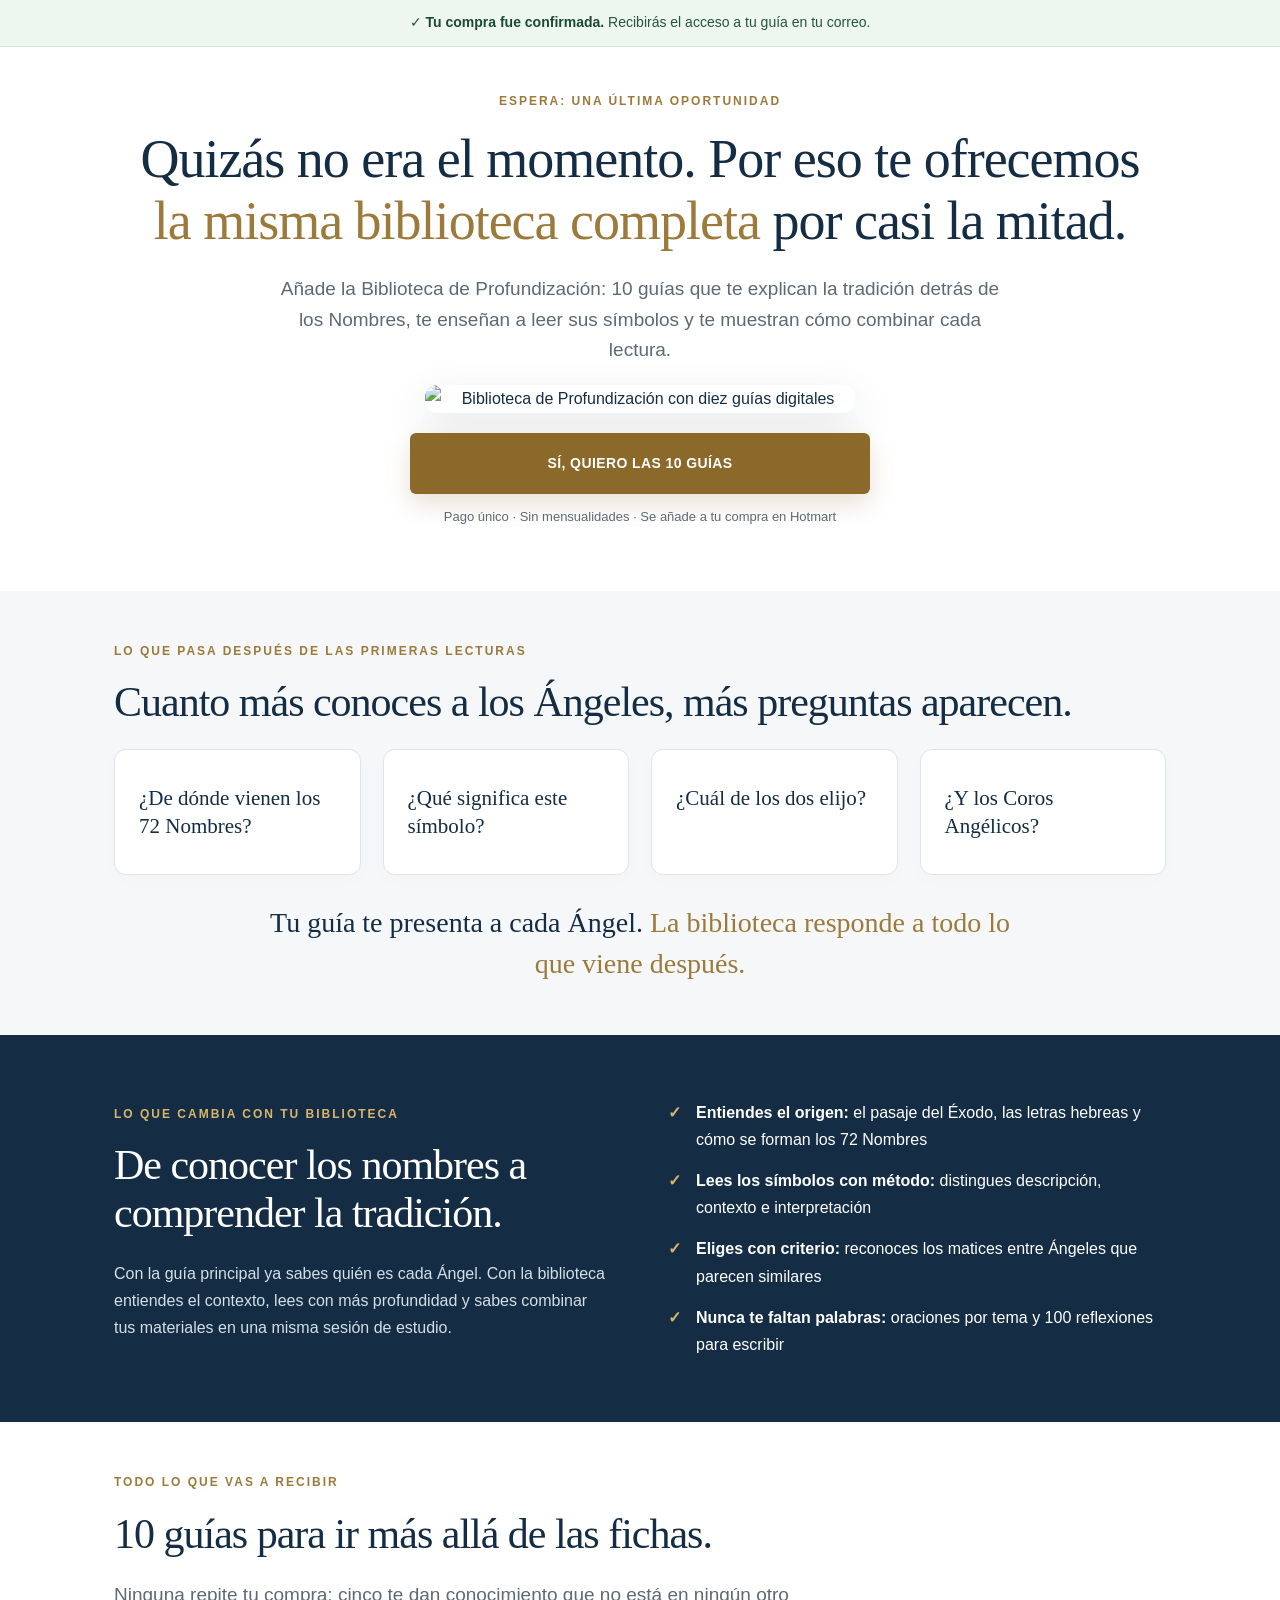
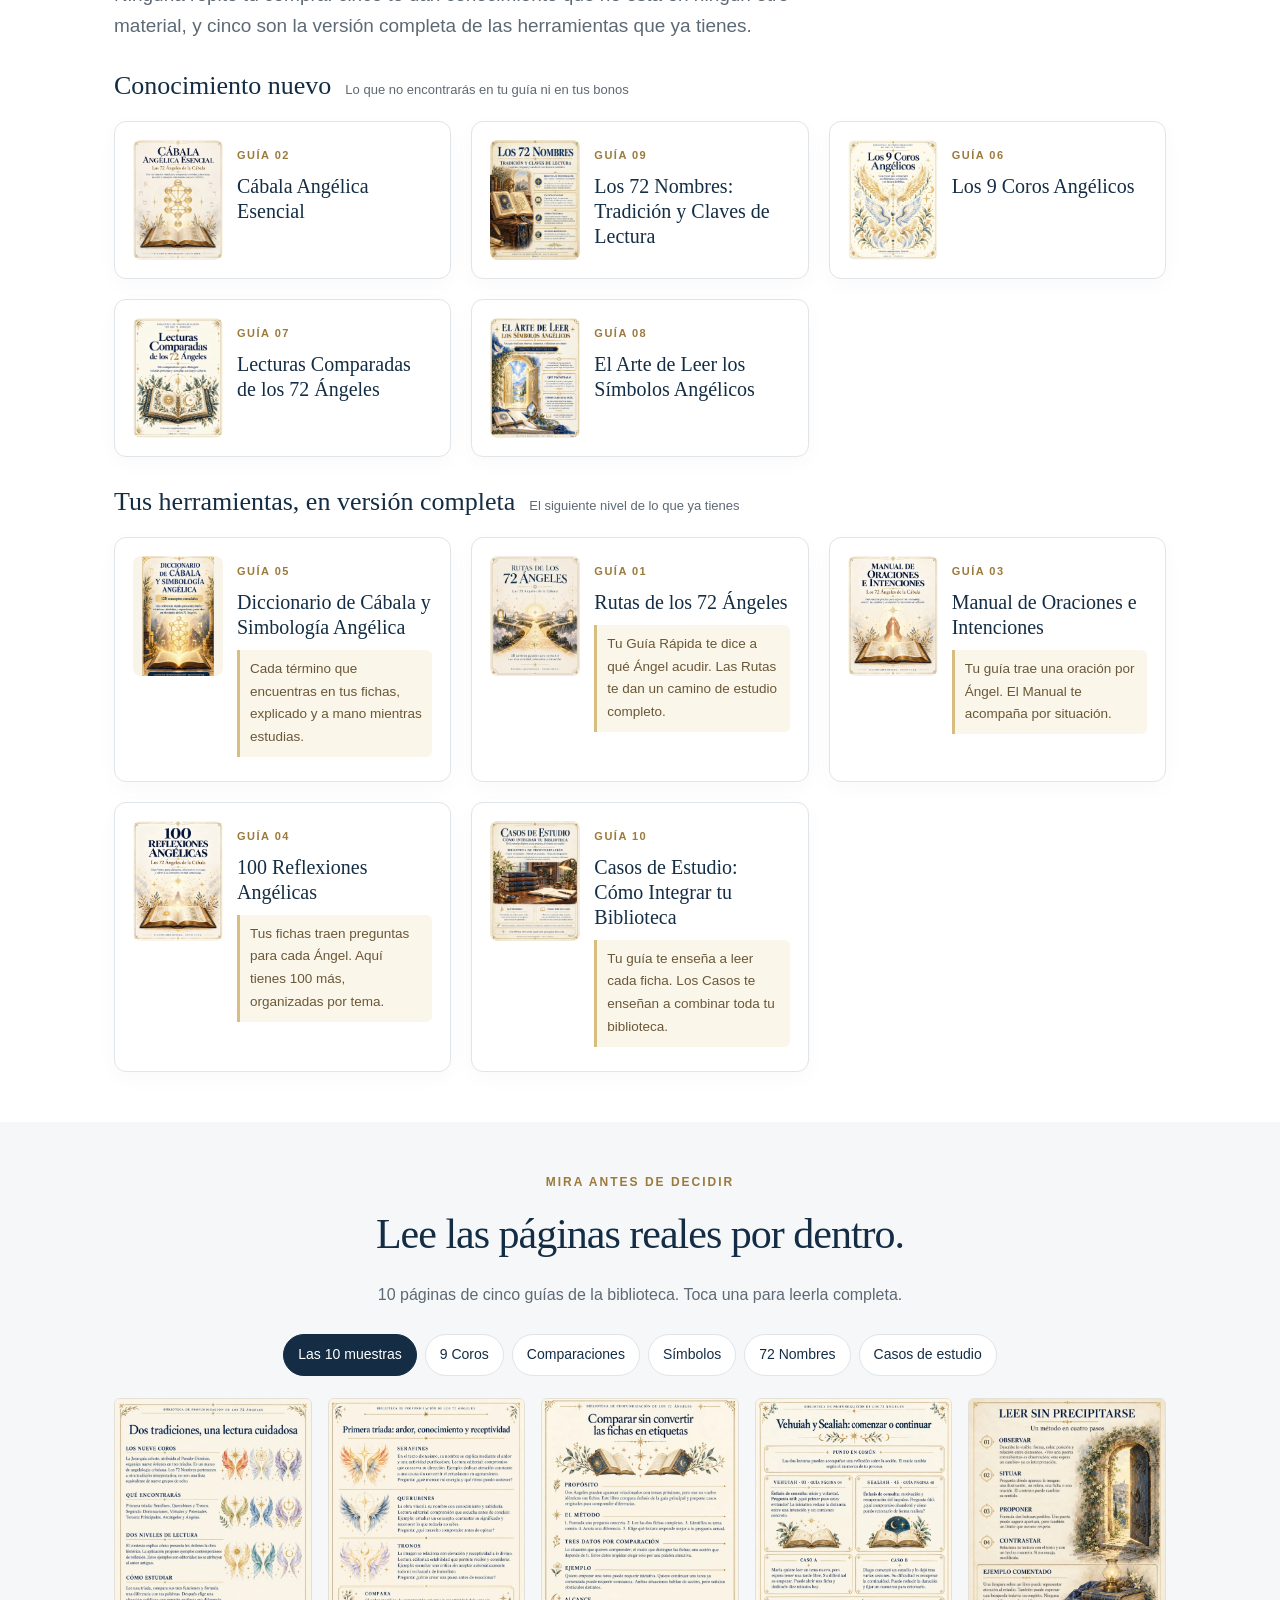
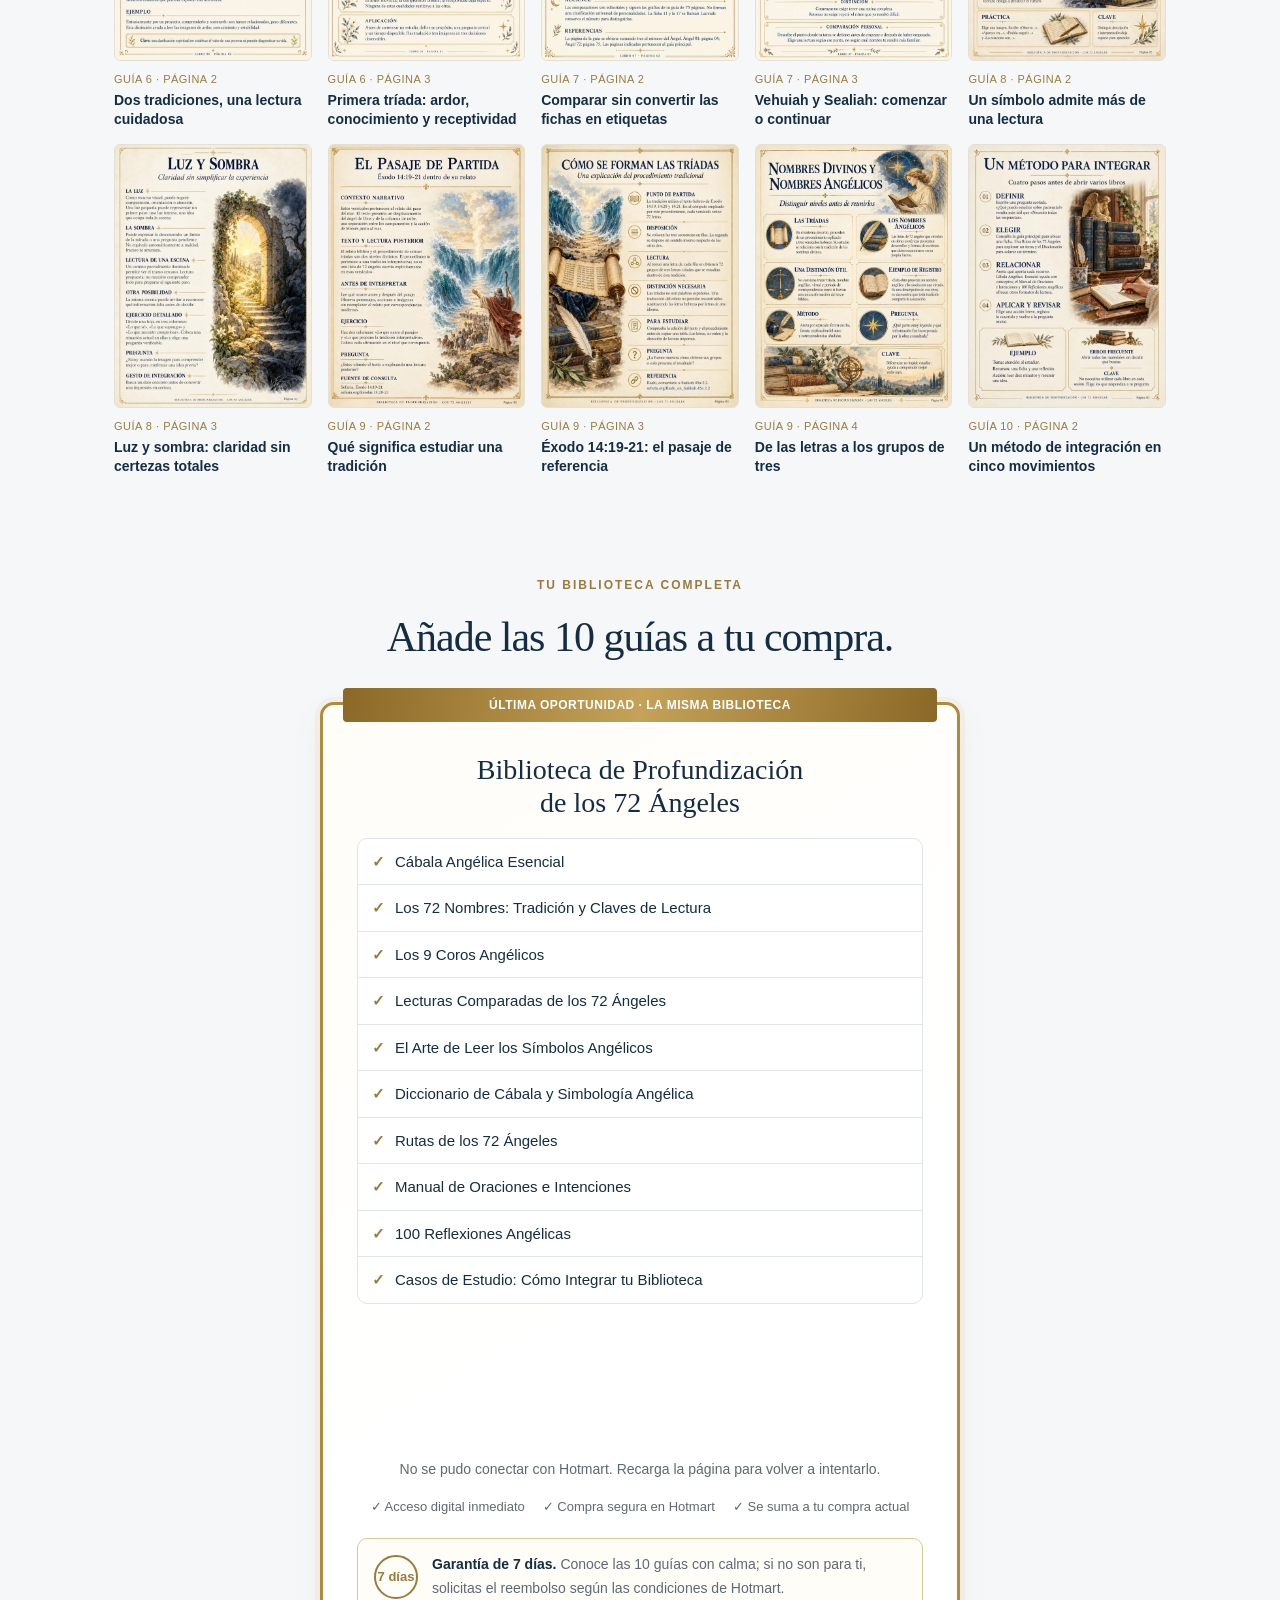
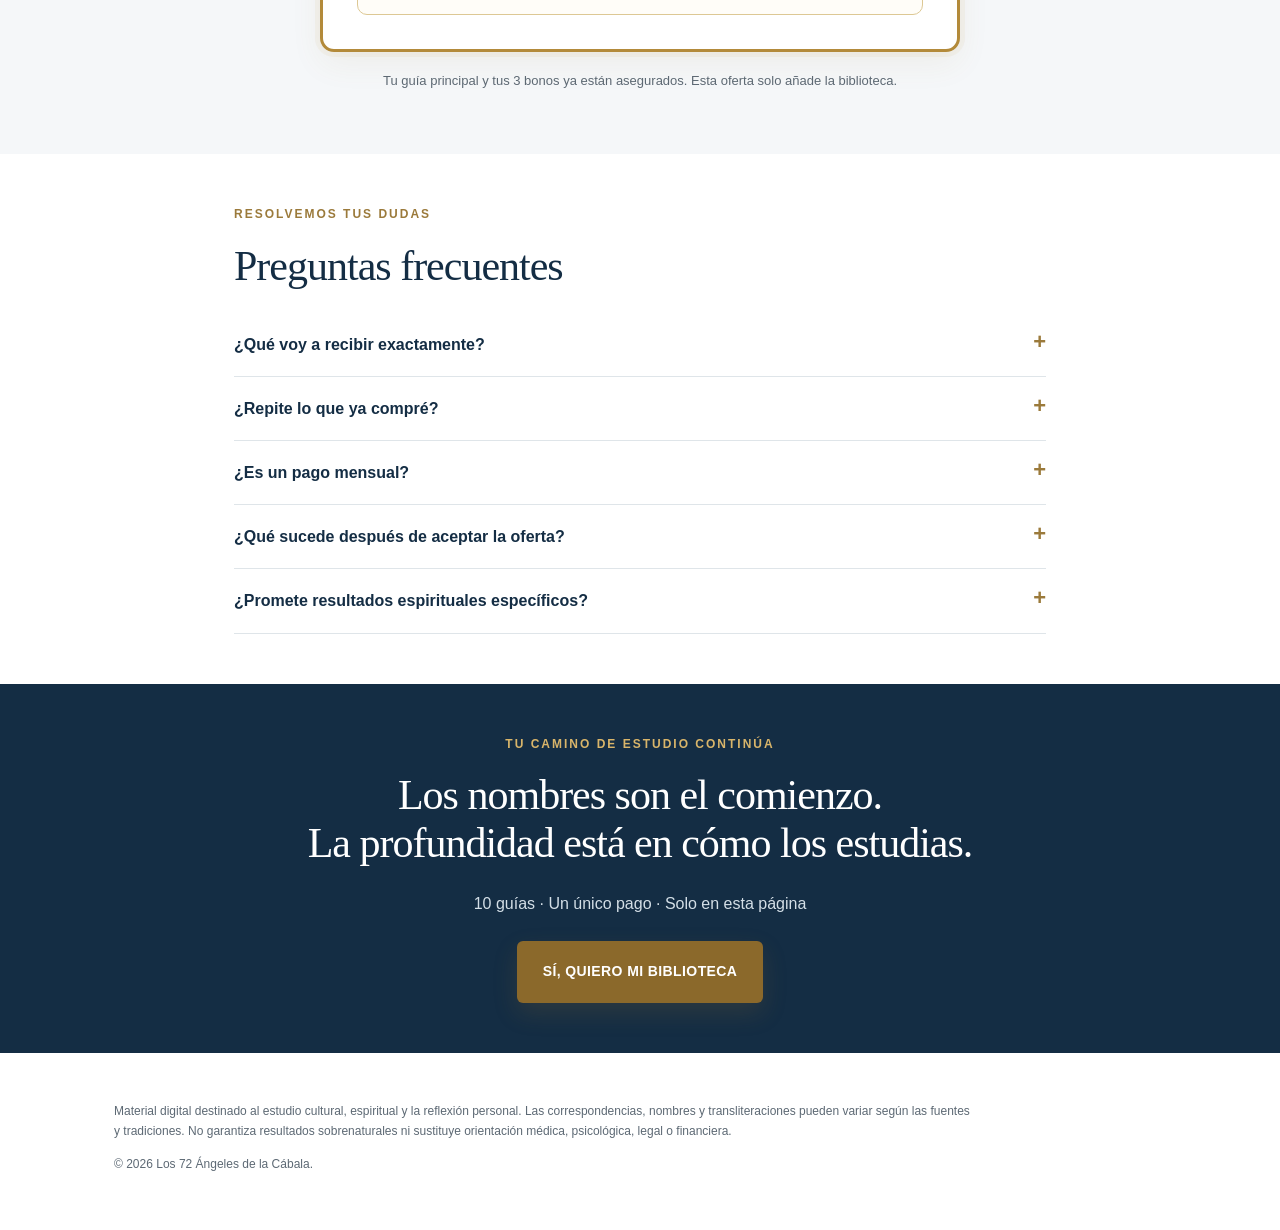
==== commit 9584a974: "Novos mockups e capas do kit (Imgur); amostras do upsell 1 só com imagens locais Co-Authored-By: Cla" ====
--- a/downsell1/index.html
+++ b/downsell1/index.html
@@ -1 +1 @@
-<!doctype html> <html lang="es"> <head> <meta charset="utf-8"><link rel="preconnect" href="https://connect.facebook.net"><link rel="dns-prefetch" href="https://www.facebook.com"><link rel="preconnect" href="https://cdn.utmify.com.br"> <meta name="viewport" content="width=device-width,initial-scale=1"> <title>Última oportunidad · Biblioteca de Profundización</title> <meta name="description" content="Oferta exclusiva para quienes acaban de adquirir la guía de los 72 Ángeles: 10 guías de profundización."> <meta name="robots" content="noindex"> <link rel="preload" as="image" href="../upsell/assets/biblioteca-mockup-v2.webp" fetchpriority="high"> <script>!function(e,t,n,c,o,a,f){e.fbq||(o=e.fbq=function(){o.callMethod?o.callMethod.apply(o,arguments):o.queue.push(arguments)},e._fbq||(e._fbq=o),o.push=o,o.loaded=!0,o.version="2.0",o.queue=[],(a=t.createElement(n)).async=!0,a.src="https://connect.facebook.net/en_US/fbevents.js",(f=t.getElementsByTagName(n)[0]).parentNode.insertBefore(a,f))}(window,document,"script"),fbq("init","1791405689657118"),fbq("track","PageView")</script> <script src="https://cdn.utmify.com.br/scripts/pixel/pixel.js" async defer="defer"></script> <script src="https://cdn.utmify.com.br/scripts/utms/latest.js" data-utmify-prevent-xcod-sck data-utmify-prevent-subids async defer="defer"></script> <style>:root{--ink:#142d44;--ink-2:#1d3d5a;--muted:#5d6974;--gold:#9b7a3b;--gold-2:#b38a3a;--soft:#f5f7f9;--cream:#fffdf8;--line:#dfe5e9;--ok:#2f7a4f}*{box-sizing:border-box}html{scroll-behavior:smooth;scroll-padding-top:20px}body{margin:0;font:16px/1.7 Arial,sans-serif;color:var(--ink);background:#fff}img{display:block;max-width:100%;height:auto}a{color:inherit;text-decoration:none}button{font:inherit;cursor:pointer}:focus-visible{outline:3px solid var(--gold);outline-offset:4px}.wrap{max-width:1100px;margin:auto;padding:50px 24px}.narrow{max-width:780px}.center{text-align:center;margin-left:auto;margin-right:auto}.eyebrow{font-size:12px;letter-spacing:2px;font-weight:700;color:var(--gold);margin:0 0 18px}h1,h2{font-family:Georgia,serif;font-weight:400;letter-spacing:-1px;line-height:1.14;margin:0 0 22px;text-wrap:balance}h1{font-size:clamp(34px,4.6vw,54px)}h1 em{color:var(--gold);font-style:normal}h2{font-size:clamp(29px,3.4vw,42px)}h3{font-size:19px;line-height:1.35;margin:10px 0}p{color:var(--muted);margin:12px 0}.lead{font-size:19px;line-height:1.6}.soft{background:var(--soft)}.navy{background:var(--ink);color:#fff}.navy p{color:#d4dfe7}.navy h2{color:#fff}.navy .eyebrow{color:#d9b56a}.meta{font-size:13px;color:var(--muted)}.confirm{background:#eef6f0;border-bottom:1px solid #d3e6d9;color:#24563a;text-align:center;font-size:14px;padding:11px 16px}.confirm b{color:#1c4a30}.button{display:inline-block;border:0;border-radius:6px;background:#8b692b;color:#fff;padding:19px 26px;font-size:14px;font-weight:700;letter-spacing:.4px;text-align:center;transition:background .2s,transform .2s;box-shadow:0 10px 24px #8b692b33}.button:hover{background:#735321;transform:translateY(-2px)}.button.wide{width:100%;max-width:460px}.hero{text-align:center;padding-top:44px}.hero .lead{max-width:720px;margin:0 auto 10px}.hero-mockup{width:100%;max-width:430px;margin:20px auto 6px;border-radius:12px;box-shadow:0 14px 40px #142d4422}.anchor{display:flex;justify-content:center;align-items:baseline;gap:12px;flex-wrap:wrap;margin:18px 0 6px}.anchor s{color:#8a8f96;font-size:18px}.anchor strong{font:44px Georgia,serif;color:var(--ink)}.anchor span{font-size:13px;font-weight:700;color:#7a5b22;background:#f8efdc;border:1px solid #ecd9ae;padding:5px 11px;border-radius:40px}.hero .button{margin-top:14px}.grid{display:grid;gap:22px}.four{grid-template-columns:repeat(4,1fr)}.three{grid-template-columns:repeat(3,1fr)}.card{border:1px solid var(--line);border-radius:12px;background:#fff;padding:24px;box-shadow:0 5px 18px #142d4405}.card h3{font-family:Georgia,serif;font-size:21px;font-weight:400}.card p{font-size:15px}.statement{font-family:Georgia,serif;font-size:clamp(22px,2.6vw,28px);line-height:1.45;text-align:center;color:var(--ink);margin:28px auto 0;max-width:760px}.statement em{color:var(--gold);font-style:normal}.change{display:grid;grid-template-columns:1fr 1fr;gap:56px;align-items:center}.checks{list-style:none;padding:0;margin:0}.checks li{position:relative;padding-left:28px;margin:14px 0}.checks li:before{content:'✓';position:absolute;left:0;color:var(--gold);font-weight:700}.navy .checks li:before{color:#d9b56a}.navy .checks b{color:#fff}.group-title{display:flex;align-items:baseline;gap:14px;flex-wrap:wrap;margin:30px 0 4px}.group-title h3{font:26px Georgia,serif;margin:0}.group-title span{font-size:13px;color:var(--muted)}.guides{display:grid;grid-template-columns:repeat(2,1fr);gap:20px;margin-top:20px}.guide{display:grid;grid-template-columns:110px 1fr;gap:20px;border:1px solid var(--line);border-radius:12px;background:#fff;padding:18px;box-shadow:0 6px 22px #142d4407}.guide img{width:110px;aspect-ratio:3/4;object-fit:cover;border-radius:8px;background:var(--soft)}.guide small{font-size:11px;letter-spacing:1.5px;font-weight:700;color:var(--gold)}.guide h4{font:20px/1.25 Georgia,serif;margin:6px 0 6px}.guide p{font-size:14.5px;margin:6px 0}.guide ul{margin:8px 0 0;padding-left:18px;font-size:14px;color:var(--muted)}.guide li{margin:3px 0}.diff{margin-top:10px!important;font-size:13.5px!important;color:#6a5738!important;background:#fbf6ea;border-left:3px solid #d8bd80;padding:8px 10px;border-radius:0 6px 6px 0}.filter{display:flex;gap:8px;flex-wrap:wrap;justify-content:center;margin:26px 0 8px}.filter button{border:1px solid var(--line);background:#fff;color:var(--ink);padding:8px 14px;border-radius:40px;font-size:14px}.filter button.active{background:var(--ink);color:#fff;border-color:var(--ink)}.samples{display:grid;grid-template-columns:repeat(5,1fr);gap:16px;margin-top:22px}.sample{background:0 0;border:0;padding:0;text-align:left;color:var(--ink)}.sample img{width:100%;aspect-ratio:3/4;object-fit:cover;border:1px solid #e5e0d6;border-radius:6px;background:#fafafa;transition:transform .2s}.sample:hover img{transform:translateY(-4px)}.sample small{display:block;margin-top:9px;font-size:11px;color:var(--gold);letter-spacing:.5px}.sample b{display:block;font-size:14px;line-height:1.35;margin-top:2px}dialog{border:0;border-radius:10px;padding:46px 14px 14px;max-width:min(94vw,760px);width:100%;max-height:94vh;overflow:auto;color:var(--ink)}dialog::backdrop{background:#071d30d9}dialog img{width:100%;height:auto;border-radius:6px;background:var(--soft)}.modal-head{position:absolute;top:10px;left:16px;right:52px;font-size:13px;color:var(--muted);white-space:nowrap;overflow:hidden;text-overflow:ellipsis}.close{position:absolute;right:8px;top:4px;background:0 0;border:0;font-size:30px;line-height:1;color:var(--ink);padding:4px 8px}.modal-nav{display:flex;justify-content:space-between;align-items:center;margin-top:12px;font-size:14px;color:var(--muted)}.modal-nav button{border:1px solid var(--line);background:#fff;border-radius:40px;padding:8px 16px;color:var(--ink)}.step .num{display:inline-flex;width:40px;height:40px;border-radius:50%;align-items:center;justify-content:center;background:var(--ink);color:#fff;font:20px Georgia,serif}.offer{max-width:640px;margin:40px auto 0;border:3px solid var(--gold-2);border-radius:14px;background:linear-gradient(150deg,var(--cream),#fff 60%);padding:44px 34px 34px;position:relative;box-shadow:0 0 0 5px #caa65714,0 12px 32px #93702b12}.ribbon{position:absolute;top:-17px;left:20px;right:20px;background:linear-gradient(100deg,#8c6828,#c5a258,#8c6828);color:#fff;padding:7px 12px;border-radius:4px;font-size:12px;letter-spacing:.5px;text-align:center;font-weight:700}.offer h3{font:28px/1.2 Georgia,serif;text-align:center;margin:4px 0 18px}.stack{list-style:none;padding:0;margin:0 0 20px;border:1px solid var(--line);border-radius:10px;background:#fff}.stack li{padding:10px 14px;border-bottom:1px solid var(--line);font-size:15px;display:flex;gap:10px}.stack li:last-child{border-bottom:0}.stack li:before{content:'✓';color:var(--gold);font-weight:700}.price-box{text-align:center}.price-box s{color:#8a8f96;font-size:17px}.price-box .price{font:62px/1.1 Georgia,serif;color:var(--ink);margin:4px 0}.price-box .price small{font-size:24px;vertical-align:24px;margin-right:2px}.price-box .tag{display:inline-block;font-size:13px;font-weight:700;color:#7a5b22;background:#f8efdc;border:1px solid #ecd9ae;padding:5px 12px;border-radius:40px}#hotmart-sales-funnel{margin:22px 0 6px;min-height:120px}.widget-status{text-align:center;font-size:14px;color:var(--muted)}.trust{display:flex;justify-content:center;gap:8px 18px;flex-wrap:wrap;font-size:13px;color:var(--muted);margin-top:14px}.guarantee{display:flex;gap:14px;align-items:center;margin-top:20px;padding:14px 16px;border:1px solid #ddc894;border-radius:10px;background:#fffdf8;font-size:14px;color:var(--muted)}.guarantee .seal{flex:none;width:44px;height:44px;border-radius:50%;border:2px solid var(--gold);color:var(--gold);display:flex;align-items:center;justify-content:center;font:700 13px Arial}.guarantee strong{color:var(--ink)}.faq{max-width:860px}details{border-bottom:1px solid var(--line);padding:18px 0}summary{cursor:pointer;font-weight:600;list-style:none;display:flex;justify-content:space-between;gap:20px}summary::-webkit-details-marker{display:none}summary:after{content:'+';color:var(--gold);font-size:22px;line-height:1}details[open] summary:after{content:'−'}details p{padding-right:30px}.closing{text-align:center}.closing h2{max-width:760px;margin-left:auto;margin-right:auto}footer{max-width:1100px;margin:auto;padding:36px 24px 44px;font-size:12px;color:var(--muted)}footer p{font-size:12px;max-width:860px}@media(min-width:1000px){.guides{grid-template-columns:repeat(3,1fr)}.guide{grid-template-columns:90px 1fr;gap:14px}.guide img{width:90px}}@media(max-width:900px){.four{grid-template-columns:repeat(2,1fr)}.samples{grid-template-columns:repeat(3,1fr)}.change{grid-template-columns:1fr;gap:28px}.guides{grid-template-columns:1fr}}@media(max-width:650px){.wrap{padding:38px 20px}.hero{padding-top:30px}h1{font-size:33px;line-height:1.18}h2{font-size:28px}.lead{font-size:17px}.eyebrow{font-size:11px;letter-spacing:1.5px}.four,.three{grid-template-columns:1fr}.samples{grid-template-columns:repeat(2,1fr);gap:12px}.guide{grid-template-columns:96px 1fr;gap:14px;padding:14px}.guide img{width:96px}.offer{padding:40px 18px 24px}.button{width:100%}.anchor strong{font-size:38px}}@media(prefers-reduced-motion:reduce){html{scroll-behavior:auto}*{transition:none!important}}</style> </head> <body> <noscript><img height="1" width="1" style="display:none" alt="" src="https://www.facebook.com/tr?id=1791405689657118&ev=PageView&noscript=1"></noscript> <div class="confirm">✓ <b>Tu compra fue confirmada.</b> Recibirás el acceso a tu guía en tu correo.</div> <main> <section class="wrap hero"> <p class="eyebrow">ESPERA: UNA ÚLTIMA OPORTUNIDAD</p> <h1>Quizás no era el momento. Por eso te ofrecemos <em>la misma biblioteca completa</em> por casi la mitad.</h1> <p class="lead">Añade la Biblioteca de Profundización: 10 guías que te explican la tradición detrás de los Nombres, te enseñan a leer sus símbolos y te muestran cómo combinar cada lectura.</p> <img class="hero-mockup" src="../upsell/assets/biblioteca-mockup-v2.webp" width="1254" height="1254" alt="Biblioteca de Profundización con diez guías digitales" fetchpriority="high"> <a class="button wide" href="#oferta">SÍ, QUIERO LAS 10 GUÍAS</a> <p class="meta">Pago único · Sin mensualidades · Se añade a tu compra en Hotmart</p> </section> <section class="soft"><div class="wrap"> <p class="eyebrow">LO QUE PASA DESPUÉS DE LAS PRIMERAS LECTURAS</p> <h2>Cuanto más conoces a los Ángeles, más preguntas aparecen.</h2> <div class="grid four"> <article class="card"><h3>¿De dónde vienen los 72 Nombres?</h3></article> <article class="card"><h3>¿Qué significa este símbolo?</h3></article> <article class="card"><h3>¿Cuál de los dos elijo?</h3></article> <article class="card"><h3>¿Y los Coros Angélicos?</h3></article> </div> <p class="statement">Tu guía te presenta a cada Ángel. <em>La biblioteca responde a todo lo que viene después.</em></p> </div></section> <section class="navy"><div class="wrap change"> <div> <p class="eyebrow">LO QUE CAMBIA CON TU BIBLIOTECA</p> <h2>De conocer los nombres a comprender la tradición.</h2> <p>Con la guía principal ya sabes quién es cada Ángel. Con la biblioteca entiendes el contexto, lees con más profundidad y sabes combinar tus materiales en una misma sesión de estudio.</p> </div> <ul class="checks"> <li><b>Entiendes el origen:</b> el pasaje del Éxodo, las letras hebreas y cómo se forman los 72 Nombres</li> <li><b>Lees los símbolos con método:</b> distingues descripción, contexto e interpretación</li> <li><b>Eliges con criterio:</b> reconoces los matices entre Ángeles que parecen similares</li> <li><b>Nunca te faltan palabras:</b> oraciones por tema y 100 reflexiones para escribir</li> </ul> </div></section> <section class="wrap" id="coleccion"> <p class="eyebrow">TODO LO QUE VAS A RECIBIR</p> <h2>10 guías para ir más allá de las fichas.</h2> <p class="lead" style="max-width:740px">Ninguna repite tu compra: cinco te dan conocimiento que no está en ningún otro material, y cinco son la versión completa de las herramientas que ya tienes.</p> <div class="group-title"><h3>Conocimiento nuevo</h3><span>Lo que no encontrarás en tu guía ni en tus bonos</span></div> <div class="guides"> <article class="guide"><img src="../upsell/assets/upsell-book-2-page-1-thumb.webp" width="525" height="700" loading="lazy" alt="Portada de Cábala Angélica Esencial"><div><small>GUÍA 02</small><h4>Cábala Angélica Esencial</h4></div></article> <article class="guide"><img src="../upsell/assets/cover-9.webp" width="488" height="650" loading="lazy" alt="Portada de Los 72 Nombres: Tradición y Claves de Lectura"><div><small>GUÍA 09</small><h4>Los 72 Nombres: Tradición y Claves de Lectura</h4></div></article> <article class="guide"><img src="../upsell/assets/cover-6.webp" width="488" height="650" loading="lazy" alt="Portada de Los 9 Coros Angélicos"><div><small>GUÍA 06</small><h4>Los 9 Coros Angélicos</h4></div></article> <article class="guide"><img src="../upsell/assets/cover-7.webp" width="488" height="650" loading="lazy" alt="Portada de Lecturas Comparadas de los 72 Ángeles"><div><small>GUÍA 07</small><h4>Lecturas Comparadas de los 72 Ángeles</h4></div></article> <article class="guide"><img src="../upsell/assets/cover-8.webp" width="488" height="650" loading="lazy" alt="Portada de El Arte de Leer los Símbolos Angélicos"><div><small>GUÍA 08</small><h4>El Arte de Leer los Símbolos Angélicos</h4></div></article> </div> <div class="group-title"><h3>Tus herramientas, en versión completa</h3><span>El siguiente nivel de lo que ya tienes</span></div> <div class="guides"> <article class="guide"><img src="../upsell/assets/upsell-book-5-page-1-thumb.webp" width="525" height="700" loading="lazy" alt="Portada de Diccionario de Cábala y Simbología Angélica"><div><small>GUÍA 05</small><h4>Diccionario de Cábala y Simbología Angélica</h4><p class="diff">Cada término que encuentras en tus fichas, explicado y a mano mientras estudias.</p></div></article> <article class="guide"><img src="../upsell/assets/upsell-book-1-page-1-thumb.webp" width="525" height="700" loading="lazy" alt="Portada de Rutas de los 72 Ángeles"><div><small>GUÍA 01</small><h4>Rutas de los 72 Ángeles</h4><p class="diff">Tu Guía Rápida te dice a qué Ángel acudir. Las Rutas te dan un camino de estudio completo.</p></div></article> <article class="guide"><img src="../upsell/assets/upsell-book-3-page-1-thumb.webp" width="525" height="700" loading="lazy" alt="Portada de Manual de Oraciones e Intenciones"><div><small>GUÍA 03</small><h4>Manual de Oraciones e Intenciones</h4><p class="diff">Tu guía trae una oración por Ángel. El Manual te acompaña por situación.</p></div></article> <article class="guide"><img src="../upsell/assets/upsell-book-4-page-1-thumb.webp" width="525" height="700" loading="lazy" alt="Portada de 100 Reflexiones Angélicas"><div><small>GUÍA 04</small><h4>100 Reflexiones Angélicas</h4><p class="diff">Tus fichas traen preguntas para cada Ángel. Aquí tienes 100 más, organizadas por tema.</p></div></article> <article class="guide"><img src="../upsell/assets/cover-10.webp" width="488" height="650" loading="lazy" alt="Portada de Casos de Estudio: Cómo Integrar tu Biblioteca"><div><small>GUÍA 10</small><h4>Casos de Estudio: Cómo Integrar tu Biblioteca</h4><p class="diff">Tu guía te enseña a leer cada ficha. Los Casos te enseñan a combinar toda tu biblioteca.</p></div></article> </div> </section> <section class="soft" id="muestras"><div class="wrap"> <p class="eyebrow center" style="text-align:center">MIRA ANTES DE DECIDIR</p> <h2 class="center" style="text-align:center">Lee las páginas reales por dentro.</h2> <p class="center" style="text-align:center;max-width:640px">10 páginas de cinco guías de la biblioteca. Toca una para leerla completa.</p> <div class="filter" role="group" aria-label="Filtrar muestras"> <button type="button" class="active" data-filter="all">Las 10 muestras</button> <button type="button" data-filter="6">9 Coros</button> <button type="button" data-filter="7">Comparaciones</button> <button type="button" data-filter="8">Símbolos</button> <button type="button" data-filter="9">72 Nombres</button> <button type="button" data-filter="10">Casos de estudio</button> </div> <div class="samples" id="samples"></div> </div></section> <section class="soft" id="oferta"><div class="wrap"> <p class="eyebrow center" style="text-align:center">TU BIBLIOTECA COMPLETA</p> <h2 class="center" style="text-align:center">Añade las 10 guías a tu compra.</h2> <div class="offer"> <div class="ribbon">ÚLTIMA OPORTUNIDAD · LA MISMA BIBLIOTECA</div> <h3>Biblioteca de Profundización<br>de los 72 Ángeles</h3> <ul class="stack"> <li>Cábala Angélica Esencial</li> <li>Los 72 Nombres: Tradición y Claves de Lectura</li> <li>Los 9 Coros Angélicos</li> <li>Lecturas Comparadas de los 72 Ángeles</li> <li>El Arte de Leer los Símbolos Angélicos</li> <li>Diccionario de Cábala y Simbología Angélica</li> <li>Rutas de los 72 Ángeles</li> <li>Manual de Oraciones e Intenciones</li> <li>100 Reflexiones Angélicas</li> <li>Casos de Estudio: Cómo Integrar tu Biblioteca</li> </ul> <div id="hotmart-sales-funnel"></div> <p class="widget-status" id="widget-status" role="status">Cargando tu oferta en Hotmart…</p> <div class="trust"><span>✓ Acceso digital inmediato</span><span>✓ Compra segura en Hotmart</span><span>✓ Se suma a tu compra actual</span></div> <div class="guarantee"><span class="seal">7 días</span><div><strong>Garantía de 7 días.</strong> Conoce las 10 guías con calma; si no son para ti, solicitas el reembolso según las condiciones de Hotmart.</div></div> </div> <p class="meta center" style="text-align:center;margin-top:18px">Tu guía principal y tus 3 bonos ya están asegurados. Esta oferta solo añade la biblioteca.</p> </div></section> <section class="wrap faq"> <p class="eyebrow">RESOLVEMOS TUS DUDAS</p> <h2>Preguntas frecuentes</h2> <details><summary>¿Qué voy a recibir exactamente?</summary><p>Las 10 guías digitales en PDF descritas en esta página: Cábala Angélica Esencial, Los 72 Nombres, Los 9 Coros, Lecturas Comparadas, Símbolos, Diccionario, Rutas, Manual de Oraciones, 100 Reflexiones y Casos de Estudio.</p></details> <details><summary>¿Repite lo que ya compré?</summary><p>No. Cinco guías traen temas que no están en tu guía ni en tus bonos, y las otras cinco llevan más lejos lo que ya tienes: por ejemplo, tu guía trae una oración por Ángel y el Manual te acompaña con oraciones por situación.</p></details> <details><summary>¿Es un pago mensual?</summary><p>No. Es un único pago, sin mensualidades.</p></details> <details><summary>¿Qué sucede después de aceptar la oferta?</summary><p>Hotmart la añade a tu compra y te envía las instrucciones de acceso por correo, junto con las de tu guía principal.</p></details> <details><summary>¿Promete resultados espirituales específicos?</summary><p>No. Es un material de estudio y reflexión personal; sus prácticas y lecturas simbólicas no garantizan acontecimientos ni resultados sobrenaturales.</p></details> </section> <section class="navy closing"><div class="wrap"> <p class="eyebrow">TU CAMINO DE ESTUDIO CONTINÚA</p> <h2>Los nombres son el comienzo.<br>La profundidad está en cómo los estudias.</h2> <p>10 guías · Un único pago · Solo en esta página</p> <a class="button" href="#oferta" style="margin-top:12px">SÍ, QUIERO MI BIBLIOTECA</a> </div></section> </main> <footer> <p>Material digital destinado al estudio cultural, espiritual y la reflexión personal. Las correspondencias, nombres y transliteraciones pueden variar según las fuentes y tradiciones. No garantiza resultados sobrenaturales ni sustituye orientación médica, psicológica, legal o financiera.</p> <p>© 2026 Los 72 Ángeles de la Cábala.</p> </footer> <dialog id="viewer" aria-label="Página ampliada"> <div class="modal-head" id="modal-book"></div> <button class="close" type="button" id="close" aria-label="Cerrar">×</button> <img id="modal-img" alt=""> <div class="modal-nav"><button type="button" id="prev">← Anterior</button><span id="modal-count"></span><button type="button" id="next">Siguiente →</button></div> </dialog> <script>!function(){var e={"sample-6-2-thumb.webp":1,"sample-6-3-thumb.webp":1,"sample-6-4-thumb.webp":1,"sample-7-2-thumb.webp":1,"sample-7-3-thumb.webp":1,"sample-7-4-thumb.webp":1,"sample-8-2-thumb.webp":1,"sample-8-3-thumb.webp":1,"sample-8-4-thumb.webp":1,"sample-9-2-thumb.webp":1,"sample-9-3-thumb.webp":1,"sample-9-4-thumb.webp":1,"sample-10-2-thumb.webp":1};function t(t){return e[t]?"../upsell/assets/"+t:"https://72bibliotecaupsell.vercel.app/assets/"+t}var n=[[6,2,"Los 9 Coros Angélicos","Dos tradiciones, una lectura cuidadosa"],[6,3,"Los 9 Coros Angélicos","Primera tríada: ardor, conocimiento y receptividad"],[7,2,"Lecturas Comparadas","Comparar sin convertir las fichas en etiquetas"],[7,3,"Lecturas Comparadas","Vehuiah y Sealiah: comenzar o continuar"],[8,2,"Símbolos Angélicos","Un símbolo admite más de una lectura"],[8,3,"Símbolos Angélicos","Luz y sombra: claridad sin certezas totales"],[9,2,"Los 72 Nombres","Qué significa estudiar una tradición"],[9,3,"Los 72 Nombres","Éxodo 14:19-21: el pasaje de referencia"],[10,2,"Casos de Estudio","Un método de integración en cinco movimientos"],[10,3,"Casos de Estudio","Caso 1: una decisión con información incompleta"]],o=document.getElementById("samples"),a=document.getElementById("viewer"),c=0,l=[];function s(e){o.innerHTML="",l=[],n.forEach(function(n,a){if("all"===e||String(n[0])===e){l.push(a);var c=document.createElement("button");c.type="button",c.className="sample",c.setAttribute("aria-label","Ampliar: "+n[3]),c.innerHTML='<img loading="lazy" width="600" height="800" alt=""><small>GUÍA '+n[0]+" · PÁGINA "+n[1]+"</small><b></b>",c.querySelector("img").src=t("sample-"+n[0]+"-"+n[1]+"-thumb.webp"),c.querySelector("img").alt=n[3],c.querySelector("b").textContent=n[3],c.onclick=function(){i(l.indexOf(a))},o.appendChild(c)}})}function i(e){c=(e+l.length)%l.length;var o=n[l[c]],s=document.getElementById("modal-img");s.src=t("sample-"+o[0]+"-"+o[1]+".webp"),s.alt=o[3],document.getElementById("modal-book").textContent=o[2]+" · Página "+o[1],document.getElementById("modal-count").textContent=c+1+" / "+l.length,a.open||a.showModal(),a.scrollTop=0}document.querySelectorAll(".filter button").forEach(function(e){e.onclick=function(){document.querySelector(".filter .active").classList.remove("active"),e.classList.add("active"),s(e.dataset.filter)}}),document.getElementById("close").onclick=function(){a.close()},document.getElementById("prev").onclick=function(){i(c-1)},document.getElementById("next").onclick=function(){i(c+1)},a.addEventListener("click",function(e){e.target===a&&a.close()}),a.addEventListener("keydown",function(e){"ArrowRight"===e.key&&i(c+1),"ArrowLeft"===e.key&&i(c-1)}),s("all");var r=document.getElementById("hotmart-sales-funnel"),m=document.getElementById("widget-status"),u=!1;var d=document.createElement("script");d.src="https://checkout.hotmart.com/lib/hotmart-checkout-elements.js",d.async=!0,d.onload=function(){if(!u&&window.checkoutElements)try{window.checkoutElements.init("salesFunnel").mount("#hotmart-sales-funnel"),u=!0}catch(e){m.textContent="No se pudo cargar la oferta. Intenta recargar esta página desde tu compra."}},d.onerror=function(){m.textContent="No se pudo conectar con Hotmart. Recarga la página para volver a intentarlo."},document.body.appendChild(d),new MutationObserver(function(){r.children.length&&(m.hidden=!0)}).observe(r,{childList:!0}),setTimeout(function(){r.children.length||(m.textContent="Esta oferta se activa al llegar desde tu compra en Hotmart. Si ya compraste, vuelve al enlace de continuación de tu compra.")},12e3)}()</script> </body> </html> +<!doctype html> <html lang="es"> <head> <meta charset="utf-8"><link rel="preconnect" href="https://connect.facebook.net"><link rel="dns-prefetch" href="https://www.facebook.com"><link rel="preconnect" href="https://cdn.utmify.com.br"> <meta name="viewport" content="width=device-width,initial-scale=1"> <title>Última oportunidad · Biblioteca de Profundización</title> <meta name="description" content="Oferta exclusiva para quienes acaban de adquirir la guía de los 72 Ángeles: 10 guías de profundización."> <meta name="robots" content="noindex"> <link rel="preload" as="image" href="https://i.imgur.com/HX3aMEn.png" fetchpriority="high"> <script>!function(e,t,n,c,o,a,f){e.fbq||(o=e.fbq=function(){o.callMethod?o.callMethod.apply(o,arguments):o.queue.push(arguments)},e._fbq||(e._fbq=o),o.push=o,o.loaded=!0,o.version="2.0",o.queue=[],(a=t.createElement(n)).async=!0,a.src="https://connect.facebook.net/en_US/fbevents.js",(f=t.getElementsByTagName(n)[0]).parentNode.insertBefore(a,f))}(window,document,"script"),fbq("init","1791405689657118"),fbq("track","PageView")</script> <script src="https://cdn.utmify.com.br/scripts/pixel/pixel.js" async defer="defer"></script> <script src="https://cdn.utmify.com.br/scripts/utms/latest.js" data-utmify-prevent-xcod-sck data-utmify-prevent-subids async defer="defer"></script> <style>:root{--ink:#142d44;--ink-2:#1d3d5a;--muted:#5d6974;--gold:#9b7a3b;--gold-2:#b38a3a;--soft:#f5f7f9;--cream:#fffdf8;--line:#dfe5e9;--ok:#2f7a4f}*{box-sizing:border-box}html{scroll-behavior:smooth;scroll-padding-top:20px}body{margin:0;font:16px/1.7 Arial,sans-serif;color:var(--ink);background:#fff}img{display:block;max-width:100%;height:auto}a{color:inherit;text-decoration:none}button{font:inherit;cursor:pointer}:focus-visible{outline:3px solid var(--gold);outline-offset:4px}.wrap{max-width:1100px;margin:auto;padding:50px 24px}.narrow{max-width:780px}.center{text-align:center;margin-left:auto;margin-right:auto}.eyebrow{font-size:12px;letter-spacing:2px;font-weight:700;color:var(--gold);margin:0 0 18px}h1,h2{font-family:Georgia,serif;font-weight:400;letter-spacing:-1px;line-height:1.14;margin:0 0 22px;text-wrap:balance}h1{font-size:clamp(34px,4.6vw,54px)}h1 em{color:var(--gold);font-style:normal}h2{font-size:clamp(29px,3.4vw,42px)}h3{font-size:19px;line-height:1.35;margin:10px 0}p{color:var(--muted);margin:12px 0}.lead{font-size:19px;line-height:1.6}.soft{background:var(--soft)}.navy{background:var(--ink);color:#fff}.navy p{color:#d4dfe7}.navy h2{color:#fff}.navy .eyebrow{color:#d9b56a}.meta{font-size:13px;color:var(--muted)}.confirm{background:#eef6f0;border-bottom:1px solid #d3e6d9;color:#24563a;text-align:center;font-size:14px;padding:11px 16px}.confirm b{color:#1c4a30}.button{display:inline-block;border:0;border-radius:6px;background:#8b692b;color:#fff;padding:19px 26px;font-size:14px;font-weight:700;letter-spacing:.4px;text-align:center;transition:background .2s,transform .2s;box-shadow:0 10px 24px #8b692b33}.button:hover{background:#735321;transform:translateY(-2px)}.button.wide{width:100%;max-width:460px}.hero{text-align:center;padding-top:44px}.hero .lead{max-width:720px;margin:0 auto 10px}.hero-mockup{width:100%;max-width:430px;margin:20px auto 6px;border-radius:12px;box-shadow:0 14px 40px #142d4422}.anchor{display:flex;justify-content:center;align-items:baseline;gap:12px;flex-wrap:wrap;margin:18px 0 6px}.anchor s{color:#8a8f96;font-size:18px}.anchor strong{font:44px Georgia,serif;color:var(--ink)}.anchor span{font-size:13px;font-weight:700;color:#7a5b22;background:#f8efdc;border:1px solid #ecd9ae;padding:5px 11px;border-radius:40px}.hero .button{margin-top:14px}.grid{display:grid;gap:22px}.four{grid-template-columns:repeat(4,1fr)}.three{grid-template-columns:repeat(3,1fr)}.card{border:1px solid var(--line);border-radius:12px;background:#fff;padding:24px;box-shadow:0 5px 18px #142d4405}.card h3{font-family:Georgia,serif;font-size:21px;font-weight:400}.card p{font-size:15px}.statement{font-family:Georgia,serif;font-size:clamp(22px,2.6vw,28px);line-height:1.45;text-align:center;color:var(--ink);margin:28px auto 0;max-width:760px}.statement em{color:var(--gold);font-style:normal}.change{display:grid;grid-template-columns:1fr 1fr;gap:56px;align-items:center}.checks{list-style:none;padding:0;margin:0}.checks li{position:relative;padding-left:28px;margin:14px 0}.checks li:before{content:'✓';position:absolute;left:0;color:var(--gold);font-weight:700}.navy .checks li:before{color:#d9b56a}.navy .checks b{color:#fff}.group-title{display:flex;align-items:baseline;gap:14px;flex-wrap:wrap;margin:30px 0 4px}.group-title h3{font:26px Georgia,serif;margin:0}.group-title span{font-size:13px;color:var(--muted)}.guides{display:grid;grid-template-columns:repeat(2,1fr);gap:20px;margin-top:20px}.guide{display:grid;grid-template-columns:110px 1fr;gap:20px;border:1px solid var(--line);border-radius:12px;background:#fff;padding:18px;box-shadow:0 6px 22px #142d4407}.guide img{width:110px;aspect-ratio:3/4;object-fit:cover;border-radius:8px;background:var(--soft)}.guide small{font-size:11px;letter-spacing:1.5px;font-weight:700;color:var(--gold)}.guide h4{font:20px/1.25 Georgia,serif;margin:6px 0 6px}.guide p{font-size:14.5px;margin:6px 0}.guide ul{margin:8px 0 0;padding-left:18px;font-size:14px;color:var(--muted)}.guide li{margin:3px 0}.diff{margin-top:10px!important;font-size:13.5px!important;color:#6a5738!important;background:#fbf6ea;border-left:3px solid #d8bd80;padding:8px 10px;border-radius:0 6px 6px 0}.filter{display:flex;gap:8px;flex-wrap:wrap;justify-content:center;margin:26px 0 8px}.filter button{border:1px solid var(--line);background:#fff;color:var(--ink);padding:8px 14px;border-radius:40px;font-size:14px}.filter button.active{background:var(--ink);color:#fff;border-color:var(--ink)}.samples{display:grid;grid-template-columns:repeat(5,1fr);gap:16px;margin-top:22px}.sample{background:0 0;border:0;padding:0;text-align:left;color:var(--ink)}.sample img{width:100%;aspect-ratio:3/4;object-fit:cover;border:1px solid #e5e0d6;border-radius:6px;background:#fafafa;transition:transform .2s}.sample:hover img{transform:translateY(-4px)}.sample small{display:block;margin-top:9px;font-size:11px;color:var(--gold);letter-spacing:.5px}.sample b{display:block;font-size:14px;line-height:1.35;margin-top:2px}dialog{border:0;border-radius:10px;padding:46px 14px 14px;max-width:min(94vw,760px);width:100%;max-height:94vh;overflow:auto;color:var(--ink)}dialog::backdrop{background:#071d30d9}dialog img{width:100%;height:auto;border-radius:6px;background:var(--soft)}.modal-head{position:absolute;top:10px;left:16px;right:52px;font-size:13px;color:var(--muted);white-space:nowrap;overflow:hidden;text-overflow:ellipsis}.close{position:absolute;right:8px;top:4px;background:0 0;border:0;font-size:30px;line-height:1;color:var(--ink);padding:4px 8px}.modal-nav{display:flex;justify-content:space-between;align-items:center;margin-top:12px;font-size:14px;color:var(--muted)}.modal-nav button{border:1px solid var(--line);background:#fff;border-radius:40px;padding:8px 16px;color:var(--ink)}.step .num{display:inline-flex;width:40px;height:40px;border-radius:50%;align-items:center;justify-content:center;background:var(--ink);color:#fff;font:20px Georgia,serif}.offer{max-width:640px;margin:40px auto 0;border:3px solid var(--gold-2);border-radius:14px;background:linear-gradient(150deg,var(--cream),#fff 60%);padding:44px 34px 34px;position:relative;box-shadow:0 0 0 5px #caa65714,0 12px 32px #93702b12}.ribbon{position:absolute;top:-17px;left:20px;right:20px;background:linear-gradient(100deg,#8c6828,#c5a258,#8c6828);color:#fff;padding:7px 12px;border-radius:4px;font-size:12px;letter-spacing:.5px;text-align:center;font-weight:700}.offer h3{font:28px/1.2 Georgia,serif;text-align:center;margin:4px 0 18px}.stack{list-style:none;padding:0;margin:0 0 20px;border:1px solid var(--line);border-radius:10px;background:#fff}.stack li{padding:10px 14px;border-bottom:1px solid var(--line);font-size:15px;display:flex;gap:10px}.stack li:last-child{border-bottom:0}.stack li:before{content:'✓';color:var(--gold);font-weight:700}.price-box{text-align:center}.price-box s{color:#8a8f96;font-size:17px}.price-box .price{font:62px/1.1 Georgia,serif;color:var(--ink);margin:4px 0}.price-box .price small{font-size:24px;vertical-align:24px;margin-right:2px}.price-box .tag{display:inline-block;font-size:13px;font-weight:700;color:#7a5b22;background:#f8efdc;border:1px solid #ecd9ae;padding:5px 12px;border-radius:40px}#hotmart-sales-funnel{margin:22px 0 6px;min-height:120px}.widget-status{text-align:center;font-size:14px;color:var(--muted)}.trust{display:flex;justify-content:center;gap:8px 18px;flex-wrap:wrap;font-size:13px;color:var(--muted);margin-top:14px}.guarantee{display:flex;gap:14px;align-items:center;margin-top:20px;padding:14px 16px;border:1px solid #ddc894;border-radius:10px;background:#fffdf8;font-size:14px;color:var(--muted)}.guarantee .seal{flex:none;width:44px;height:44px;border-radius:50%;border:2px solid var(--gold);color:var(--gold);display:flex;align-items:center;justify-content:center;font:700 13px Arial}.guarantee strong{color:var(--ink)}.faq{max-width:860px}details{border-bottom:1px solid var(--line);padding:18px 0}summary{cursor:pointer;font-weight:600;list-style:none;display:flex;justify-content:space-between;gap:20px}summary::-webkit-details-marker{display:none}summary:after{content:'+';color:var(--gold);font-size:22px;line-height:1}details[open] summary:after{content:'−'}details p{padding-right:30px}.closing{text-align:center}.closing h2{max-width:760px;margin-left:auto;margin-right:auto}footer{max-width:1100px;margin:auto;padding:36px 24px 44px;font-size:12px;color:var(--muted)}footer p{font-size:12px;max-width:860px}@media(min-width:1000px){.guides{grid-template-columns:repeat(3,1fr)}.guide{grid-template-columns:90px 1fr;gap:14px}.guide img{width:90px}}@media(max-width:900px){.four{grid-template-columns:repeat(2,1fr)}.samples{grid-template-columns:repeat(3,1fr)}.change{grid-template-columns:1fr;gap:28px}.guides{grid-template-columns:1fr}}@media(max-width:650px){.wrap{padding:38px 20px}.hero{padding-top:30px}h1{font-size:33px;line-height:1.18}h2{font-size:28px}.lead{font-size:17px}.eyebrow{font-size:11px;letter-spacing:1.5px}.four,.three{grid-template-columns:1fr}.samples{grid-template-columns:repeat(2,1fr);gap:12px}.guide{grid-template-columns:96px 1fr;gap:14px;padding:14px}.guide img{width:96px}.offer{padding:40px 18px 24px}.button{width:100%}.anchor strong{font-size:38px}}@media(prefers-reduced-motion:reduce){html{scroll-behavior:auto}*{transition:none!important}}</style> </head> <body> <noscript><img height="1" width="1" style="display:none" alt="" src="https://www.facebook.com/tr?id=1791405689657118&ev=PageView&noscript=1"></noscript> <div class="confirm">✓ <b>Tu compra fue confirmada.</b> Recibirás el acceso a tu guía en tu correo.</div> <main> <section class="wrap hero"> <p class="eyebrow">ESPERA: UNA ÚLTIMA OPORTUNIDAD</p> <h1>Quizás no era el momento. Por eso te ofrecemos <em>la misma biblioteca completa</em> por casi la mitad.</h1> <p class="lead">Añade la Biblioteca de Profundización: 10 guías que te explican la tradición detrás de los Nombres, te enseñan a leer sus símbolos y te muestran cómo combinar cada lectura.</p> <img class="hero-mockup" src="https://i.imgur.com/HX3aMEn.png" alt="Biblioteca de Profundización con diez guías digitales" fetchpriority="high"> <a class="button wide" href="#oferta">SÍ, QUIERO LAS 10 GUÍAS</a> <p class="meta">Pago único · Sin mensualidades · Se añade a tu compra en Hotmart</p> </section> <section class="soft"><div class="wrap"> <p class="eyebrow">LO QUE PASA DESPUÉS DE LAS PRIMERAS LECTURAS</p> <h2>Cuanto más conoces a los Ángeles, más preguntas aparecen.</h2> <div class="grid four"> <article class="card"><h3>¿De dónde vienen los 72 Nombres?</h3></article> <article class="card"><h3>¿Qué significa este símbolo?</h3></article> <article class="card"><h3>¿Cuál de los dos elijo?</h3></article> <article class="card"><h3>¿Y los Coros Angélicos?</h3></article> </div> <p class="statement">Tu guía te presenta a cada Ángel. <em>La biblioteca responde a todo lo que viene después.</em></p> </div></section> <section class="navy"><div class="wrap change"> <div> <p class="eyebrow">LO QUE CAMBIA CON TU BIBLIOTECA</p> <h2>De conocer los nombres a comprender la tradición.</h2> <p>Con la guía principal ya sabes quién es cada Ángel. Con la biblioteca entiendes el contexto, lees con más profundidad y sabes combinar tus materiales en una misma sesión de estudio.</p> </div> <ul class="checks"> <li><b>Entiendes el origen:</b> el pasaje del Éxodo, las letras hebreas y cómo se forman los 72 Nombres</li> <li><b>Lees los símbolos con método:</b> distingues descripción, contexto e interpretación</li> <li><b>Eliges con criterio:</b> reconoces los matices entre Ángeles que parecen similares</li> <li><b>Nunca te faltan palabras:</b> oraciones por tema y 100 reflexiones para escribir</li> </ul> </div></section> <section class="wrap" id="coleccion"> <p class="eyebrow">TODO LO QUE VAS A RECIBIR</p> <h2>10 guías para ir más allá de las fichas.</h2> <p class="lead" style="max-width:740px">Ninguna repite tu compra: cinco te dan conocimiento que no está en ningún otro material, y cinco son la versión completa de las herramientas que ya tienes.</p> <div class="group-title"><h3>Conocimiento nuevo</h3><span>Lo que no encontrarás en tu guía ni en tus bonos</span></div> <div class="guides"> <article class="guide"><img src="../upsell/assets/upsell-book-2-page-1-thumb.webp" width="525" height="700" loading="lazy" alt="Portada de Cábala Angélica Esencial"><div><small>GUÍA 02</small><h4>Cábala Angélica Esencial</h4></div></article> <article class="guide"><img src="../upsell/assets/cover-9.webp" width="488" height="650" loading="lazy" alt="Portada de Los 72 Nombres: Tradición y Claves de Lectura"><div><small>GUÍA 09</small><h4>Los 72 Nombres: Tradición y Claves de Lectura</h4></div></article> <article class="guide"><img src="../upsell/assets/cover-6.webp" width="488" height="650" loading="lazy" alt="Portada de Los 9 Coros Angélicos"><div><small>GUÍA 06</small><h4>Los 9 Coros Angélicos</h4></div></article> <article class="guide"><img src="../upsell/assets/cover-7.webp" width="488" height="650" loading="lazy" alt="Portada de Lecturas Comparadas de los 72 Ángeles"><div><small>GUÍA 07</small><h4>Lecturas Comparadas de los 72 Ángeles</h4></div></article> <article class="guide"><img src="../upsell/assets/cover-8.webp" width="488" height="650" loading="lazy" alt="Portada de El Arte de Leer los Símbolos Angélicos"><div><small>GUÍA 08</small><h4>El Arte de Leer los Símbolos Angélicos</h4></div></article> </div> <div class="group-title"><h3>Tus herramientas, en versión completa</h3><span>El siguiente nivel de lo que ya tienes</span></div> <div class="guides"> <article class="guide"><img src="../upsell/assets/upsell-book-5-page-1-thumb.webp" width="525" height="700" loading="lazy" alt="Portada de Diccionario de Cábala y Simbología Angélica"><div><small>GUÍA 05</small><h4>Diccionario de Cábala y Simbología Angélica</h4><p class="diff">Cada término que encuentras en tus fichas, explicado y a mano mientras estudias.</p></div></article> <article class="guide"><img src="../upsell/assets/upsell-book-1-page-1-thumb.webp" width="525" height="700" loading="lazy" alt="Portada de Rutas de los 72 Ángeles"><div><small>GUÍA 01</small><h4>Rutas de los 72 Ángeles</h4><p class="diff">Tu Guía Rápida te dice a qué Ángel acudir. Las Rutas te dan un camino de estudio completo.</p></div></article> <article class="guide"><img src="../upsell/assets/upsell-book-3-page-1-thumb.webp" width="525" height="700" loading="lazy" alt="Portada de Manual de Oraciones e Intenciones"><div><small>GUÍA 03</small><h4>Manual de Oraciones e Intenciones</h4><p class="diff">Tu guía trae una oración por Ángel. El Manual te acompaña por situación.</p></div></article> <article class="guide"><img src="../upsell/assets/upsell-book-4-page-1-thumb.webp" width="525" height="700" loading="lazy" alt="Portada de 100 Reflexiones Angélicas"><div><small>GUÍA 04</small><h4>100 Reflexiones Angélicas</h4><p class="diff">Tus fichas traen preguntas para cada Ángel. Aquí tienes 100 más, organizadas por tema.</p></div></article> <article class="guide"><img src="../upsell/assets/cover-10.webp" width="488" height="650" loading="lazy" alt="Portada de Casos de Estudio: Cómo Integrar tu Biblioteca"><div><small>GUÍA 10</small><h4>Casos de Estudio: Cómo Integrar tu Biblioteca</h4><p class="diff">Tu guía te enseña a leer cada ficha. Los Casos te enseñan a combinar toda tu biblioteca.</p></div></article> </div> </section> <section class="soft" id="muestras"><div class="wrap"> <p class="eyebrow center" style="text-align:center">MIRA ANTES DE DECIDIR</p> <h2 class="center" style="text-align:center">Lee las páginas reales por dentro.</h2> <p class="center" style="text-align:center;max-width:640px">10 páginas de cinco guías de la biblioteca. Toca una para leerla completa.</p> <div class="filter" role="group" aria-label="Filtrar muestras"> <button type="button" class="active" data-filter="all">Las 10 muestras</button> <button type="button" data-filter="6">9 Coros</button> <button type="button" data-filter="7">Comparaciones</button> <button type="button" data-filter="8">Símbolos</button> <button type="button" data-filter="9">72 Nombres</button> <button type="button" data-filter="10">Casos de estudio</button> </div> <div class="samples" id="samples"></div> </div></section> <section class="soft" id="oferta"><div class="wrap"> <p class="eyebrow center" style="text-align:center">TU BIBLIOTECA COMPLETA</p> <h2 class="center" style="text-align:center">Añade las 10 guías a tu compra.</h2> <div class="offer"> <div class="ribbon">ÚLTIMA OPORTUNIDAD · LA MISMA BIBLIOTECA</div> <h3>Biblioteca de Profundización<br>de los 72 Ángeles</h3> <ul class="stack"> <li>Cábala Angélica Esencial</li> <li>Los 72 Nombres: Tradición y Claves de Lectura</li> <li>Los 9 Coros Angélicos</li> <li>Lecturas Comparadas de los 72 Ángeles</li> <li>El Arte de Leer los Símbolos Angélicos</li> <li>Diccionario de Cábala y Simbología Angélica</li> <li>Rutas de los 72 Ángeles</li> <li>Manual de Oraciones e Intenciones</li> <li>100 Reflexiones Angélicas</li> <li>Casos de Estudio: Cómo Integrar tu Biblioteca</li> </ul> <div id="hotmart-sales-funnel"></div> <p class="widget-status" id="widget-status" role="status">Cargando tu oferta en Hotmart…</p> <div class="trust"><span>✓ Acceso digital inmediato</span><span>✓ Compra segura en Hotmart</span><span>✓ Se suma a tu compra actual</span></div> <div class="guarantee"><span class="seal">7 días</span><div><strong>Garantía de 7 días.</strong> Conoce las 10 guías con calma; si no son para ti, solicitas el reembolso según las condiciones de Hotmart.</div></div> </div> <p class="meta center" style="text-align:center;margin-top:18px">Tu guía principal y tus 3 bonos ya están asegurados. Esta oferta solo añade la biblioteca.</p> </div></section> <section class="wrap faq"> <p class="eyebrow">RESOLVEMOS TUS DUDAS</p> <h2>Preguntas frecuentes</h2> <details><summary>¿Qué voy a recibir exactamente?</summary><p>Las 10 guías digitales en PDF descritas en esta página: Cábala Angélica Esencial, Los 72 Nombres, Los 9 Coros, Lecturas Comparadas, Símbolos, Diccionario, Rutas, Manual de Oraciones, 100 Reflexiones y Casos de Estudio.</p></details> <details><summary>¿Repite lo que ya compré?</summary><p>No. Cinco guías traen temas que no están en tu guía ni en tus bonos, y las otras cinco llevan más lejos lo que ya tienes: por ejemplo, tu guía trae una oración por Ángel y el Manual te acompaña con oraciones por situación.</p></details> <details><summary>¿Es un pago mensual?</summary><p>No. Es un único pago, sin mensualidades.</p></details> <details><summary>¿Qué sucede después de aceptar la oferta?</summary><p>Hotmart la añade a tu compra y te envía las instrucciones de acceso por correo, junto con las de tu guía principal.</p></details> <details><summary>¿Promete resultados espirituales específicos?</summary><p>No. Es un material de estudio y reflexión personal; sus prácticas y lecturas simbólicas no garantizan acontecimientos ni resultados sobrenaturales.</p></details> </section> <section class="navy closing"><div class="wrap"> <p class="eyebrow">TU CAMINO DE ESTUDIO CONTINÚA</p> <h2>Los nombres son el comienzo.<br>La profundidad está en cómo los estudias.</h2> <p>10 guías · Un único pago · Solo en esta página</p> <a class="button" href="#oferta" style="margin-top:12px">SÍ, QUIERO MI BIBLIOTECA</a> </div></section> </main> <footer> <p>Material digital destinado al estudio cultural, espiritual y la reflexión personal. Las correspondencias, nombres y transliteraciones pueden variar según las fuentes y tradiciones. No garantiza resultados sobrenaturales ni sustituye orientación médica, psicológica, legal o financiera.</p> <p>© 2026 Los 72 Ángeles de la Cábala.</p> </footer> <dialog id="viewer" aria-label="Página ampliada"> <div class="modal-head" id="modal-book"></div> <button class="close" type="button" id="close" aria-label="Cerrar">×</button> <img id="modal-img" alt=""> <div class="modal-nav"><button type="button" id="prev">← Anterior</button><span id="modal-count"></span><button type="button" id="next">Siguiente →</button></div> </dialog> <script>!function(){function e(e){return"../upsell/assets/"+e}var t=[[6,2,"Los 9 Coros Angélicos","Dos tradiciones, una lectura cuidadosa"],[6,3,"Los 9 Coros Angélicos","Primera tríada: ardor, conocimiento y receptividad"],[7,2,"Lecturas Comparadas","Comparar sin convertir las fichas en etiquetas"],[7,3,"Lecturas Comparadas","Vehuiah y Sealiah: comenzar o continuar"],[8,2,"Símbolos Angélicos","Un símbolo admite más de una lectura"],[8,3,"Símbolos Angélicos","Luz y sombra: claridad sin certezas totales"],[9,2,"Los 72 Nombres","Qué significa estudiar una tradición"],[9,3,"Los 72 Nombres","Éxodo 14:19-21: el pasaje de referencia"],[9,4,"Los 72 Nombres","De las letras a los grupos de tres"],[10,2,"Casos de Estudio","Un método de integración en cinco movimientos"]],n=document.getElementById("samples"),o=document.getElementById("viewer"),a=0,c=[];function r(o){n.innerHTML="",c=[],t.forEach(function(t,a){if("all"===o||String(t[0])===o){c.push(a);var r=document.createElement("button");r.type="button",r.className="sample",r.setAttribute("aria-label","Ampliar: "+t[3]),r.innerHTML='<img loading="lazy" width="600" height="800" alt=""><small>GUÍA '+t[0]+" · PÁGINA "+t[1]+"</small><b></b>",r.querySelector("img").src=e("sample-"+t[0]+"-"+t[1]+"-thumb.webp"),r.querySelector("img").alt=t[3],r.querySelector("b").textContent=t[3],r.onclick=function(){i(c.indexOf(a))},n.appendChild(r)}})}function i(n){a=(n+c.length)%c.length;var r=t[c[a]],i=document.getElementById("modal-img");i.src=e("sample-"+r[0]+"-"+r[1]+"-thumb.webp"),i.alt=r[3],document.getElementById("modal-book").textContent=r[2]+" · Página "+r[1],document.getElementById("modal-count").textContent=a+1+" / "+c.length,o.open||o.showModal(),o.scrollTop=0}document.querySelectorAll(".filter button").forEach(function(e){e.onclick=function(){document.querySelector(".filter .active").classList.remove("active"),e.classList.add("active"),r(e.dataset.filter)}}),document.getElementById("close").onclick=function(){o.close()},document.getElementById("prev").onclick=function(){i(a-1)},document.getElementById("next").onclick=function(){i(a+1)},o.addEventListener("click",function(e){e.target===o&&o.close()}),o.addEventListener("keydown",function(e){"ArrowRight"===e.key&&i(a+1),"ArrowLeft"===e.key&&i(a-1)}),r("all");var l=document.getElementById("hotmart-sales-funnel"),s=document.getElementById("widget-status"),d=!1;var u=document.createElement("script");u.src="https://checkout.hotmart.com/lib/hotmart-checkout-elements.js",u.async=!0,u.onload=function(){if(!d&&window.checkoutElements)try{window.checkoutElements.init("salesFunnel").mount("#hotmart-sales-funnel"),d=!0}catch(e){s.textContent="No se pudo cargar la oferta. Intenta recargar esta página desde tu compra."}},u.onerror=function(){s.textContent="No se pudo conectar con Hotmart. Recarga la página para volver a intentarlo."},document.body.appendChild(u),new MutationObserver(function(){l.children.length&&(s.hidden=!0)}).observe(l,{childList:!0}),setTimeout(function(){l.children.length||(s.textContent="Esta oferta se activa al llegar desde tu compra en Hotmart. Si ya compraste, vuelve al enlace de continuación de tu compra.")},12e3)}()</script> </body> </html> 
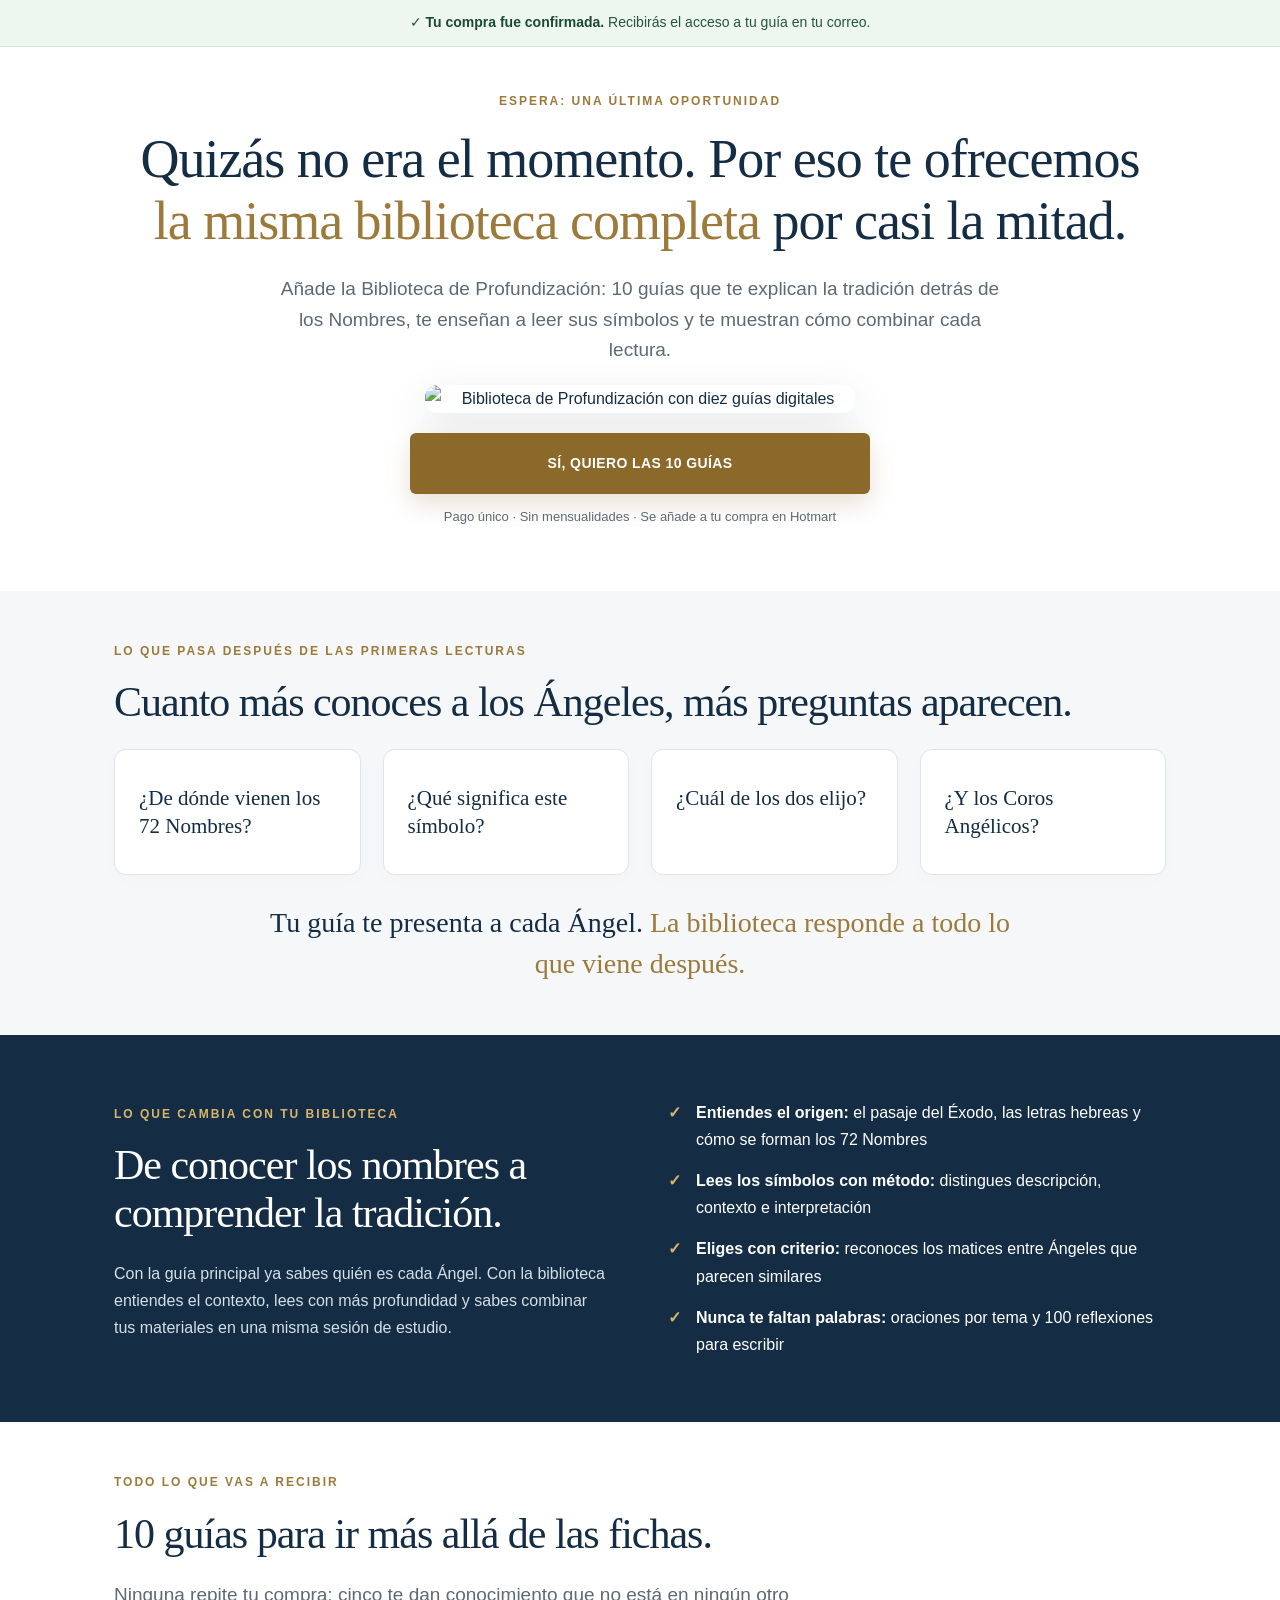
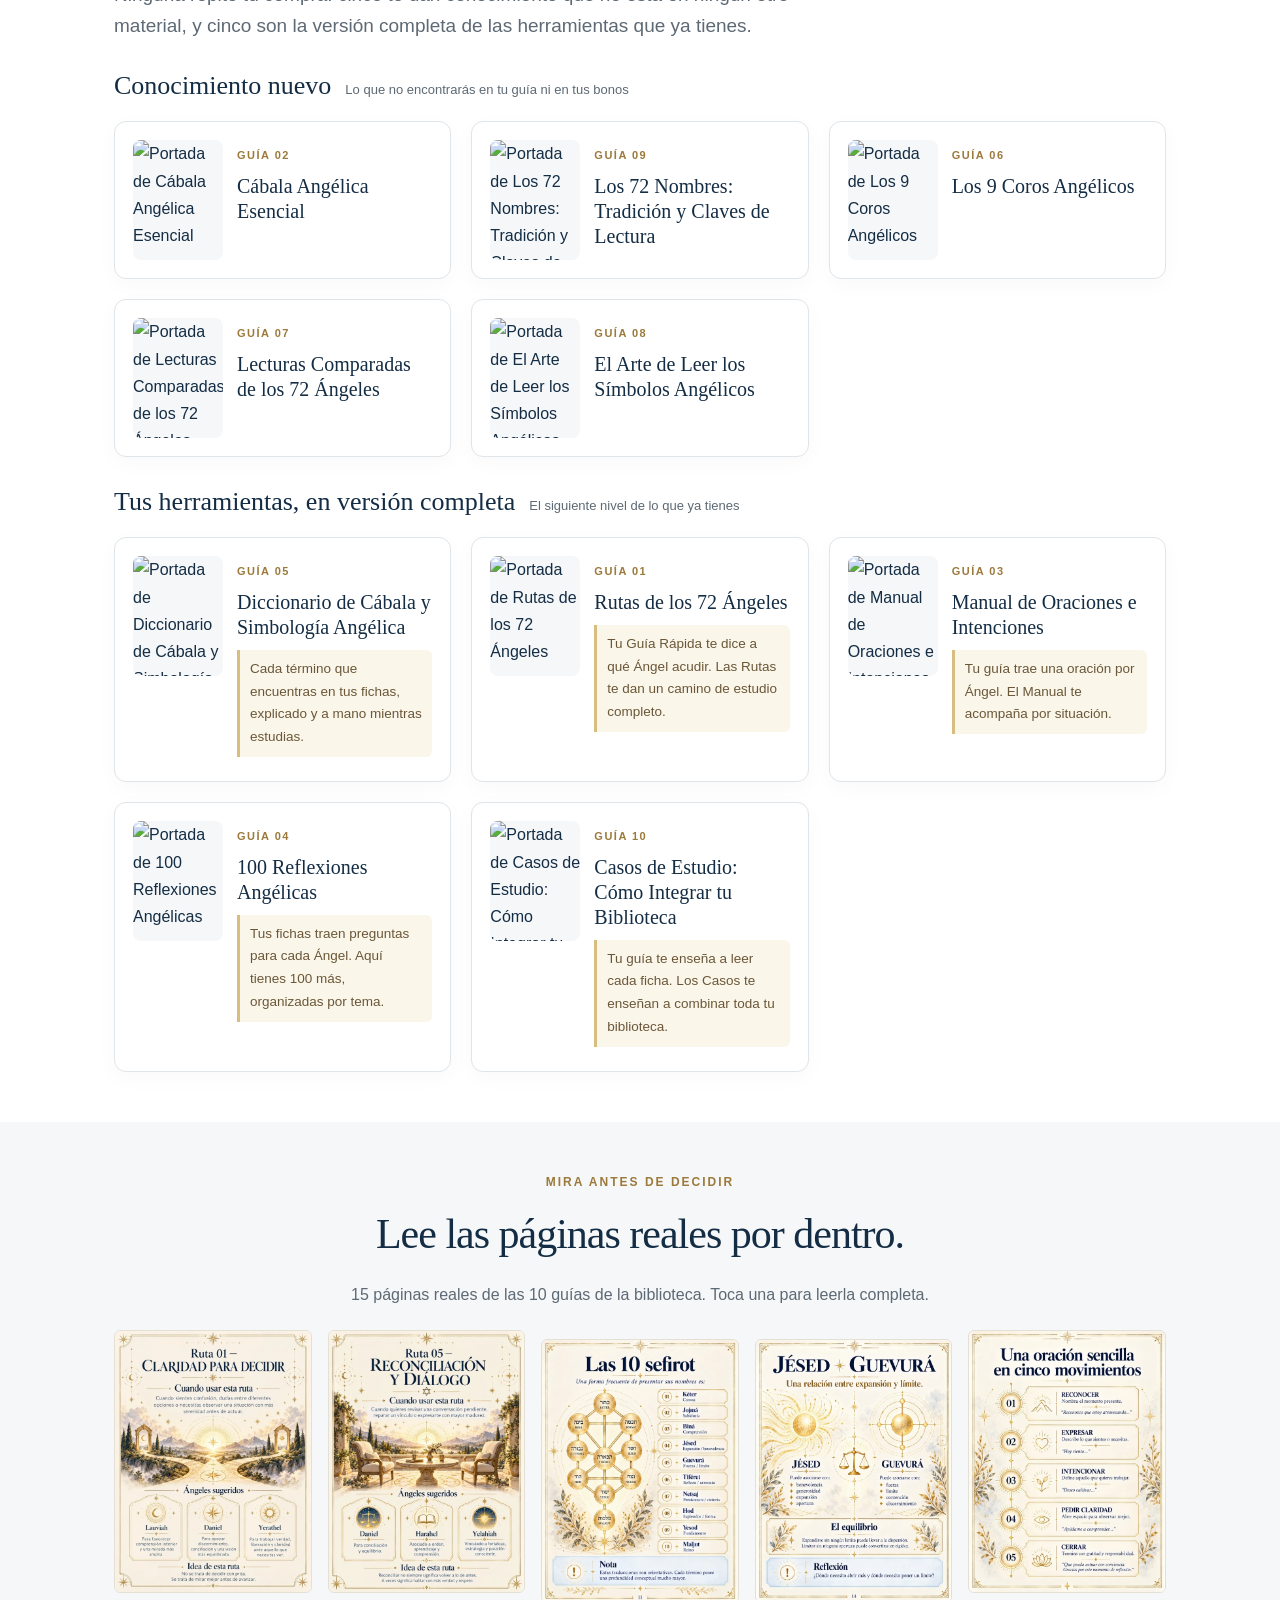
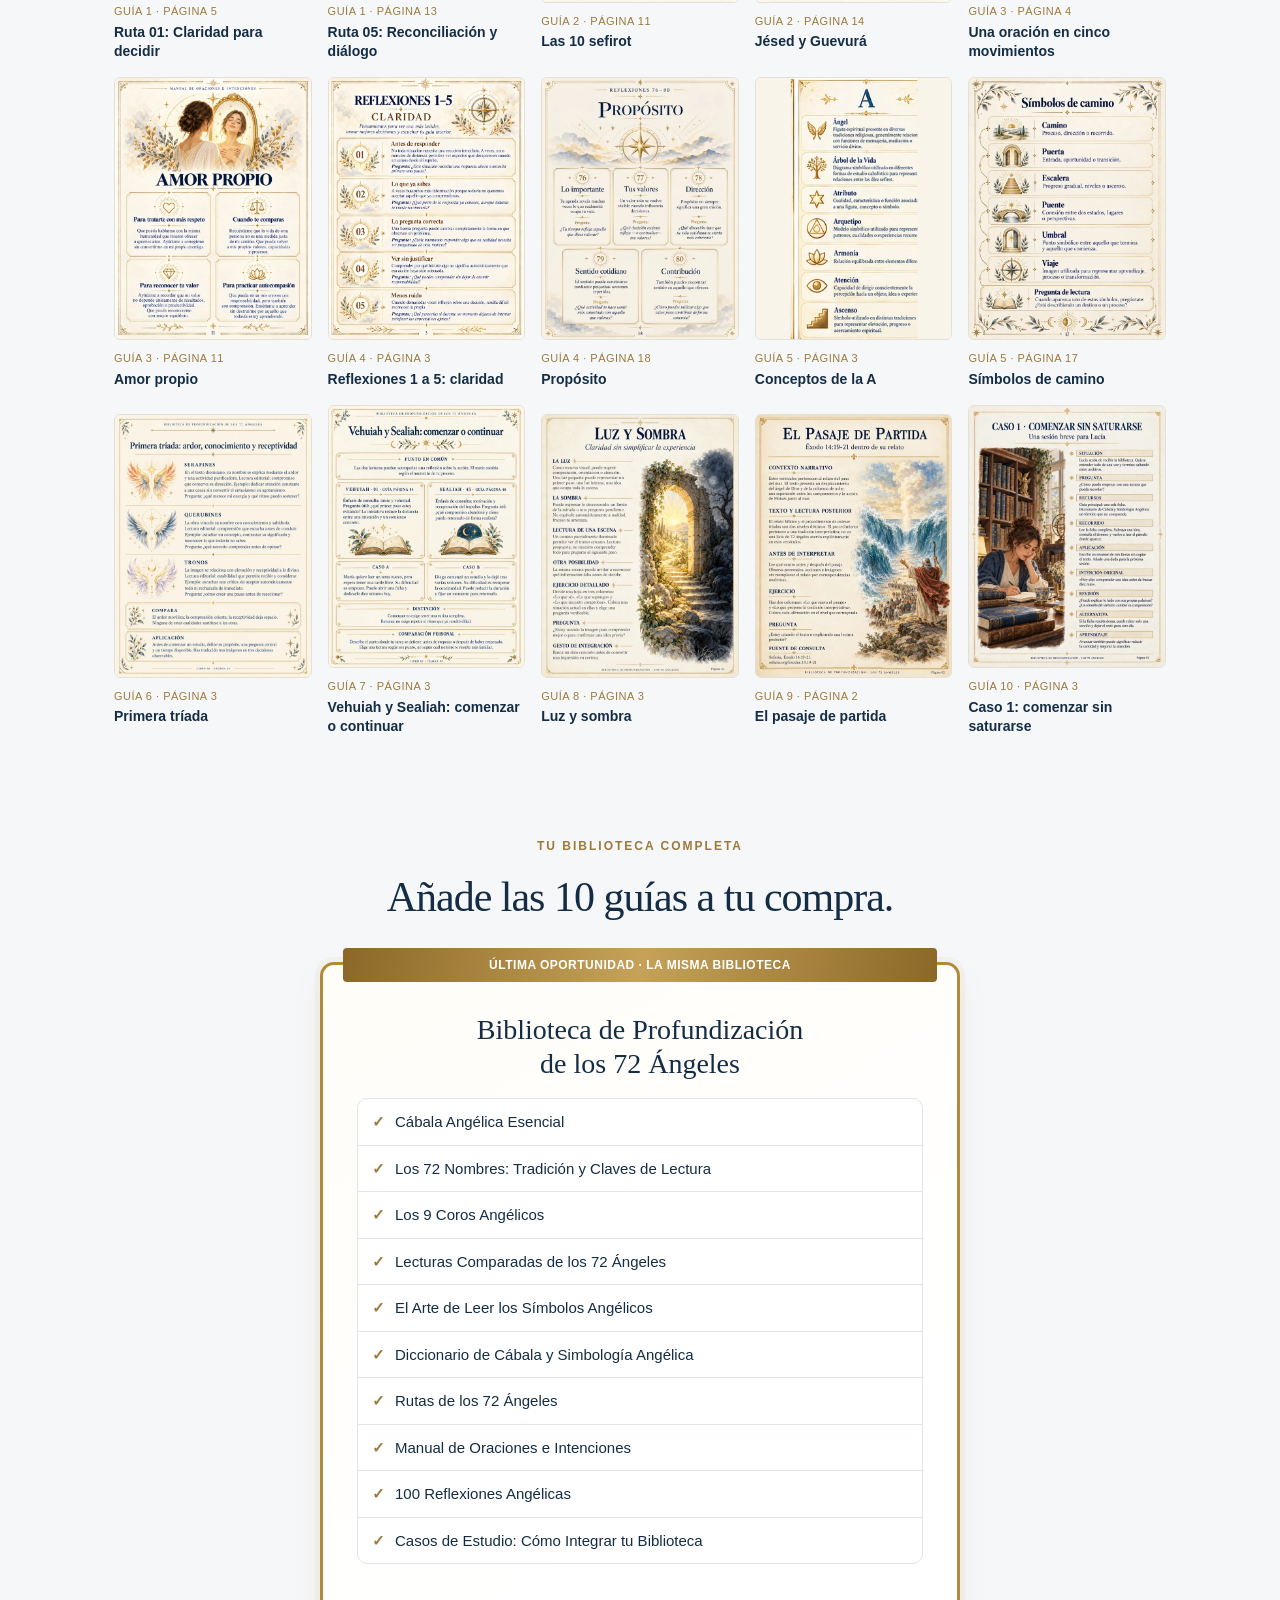
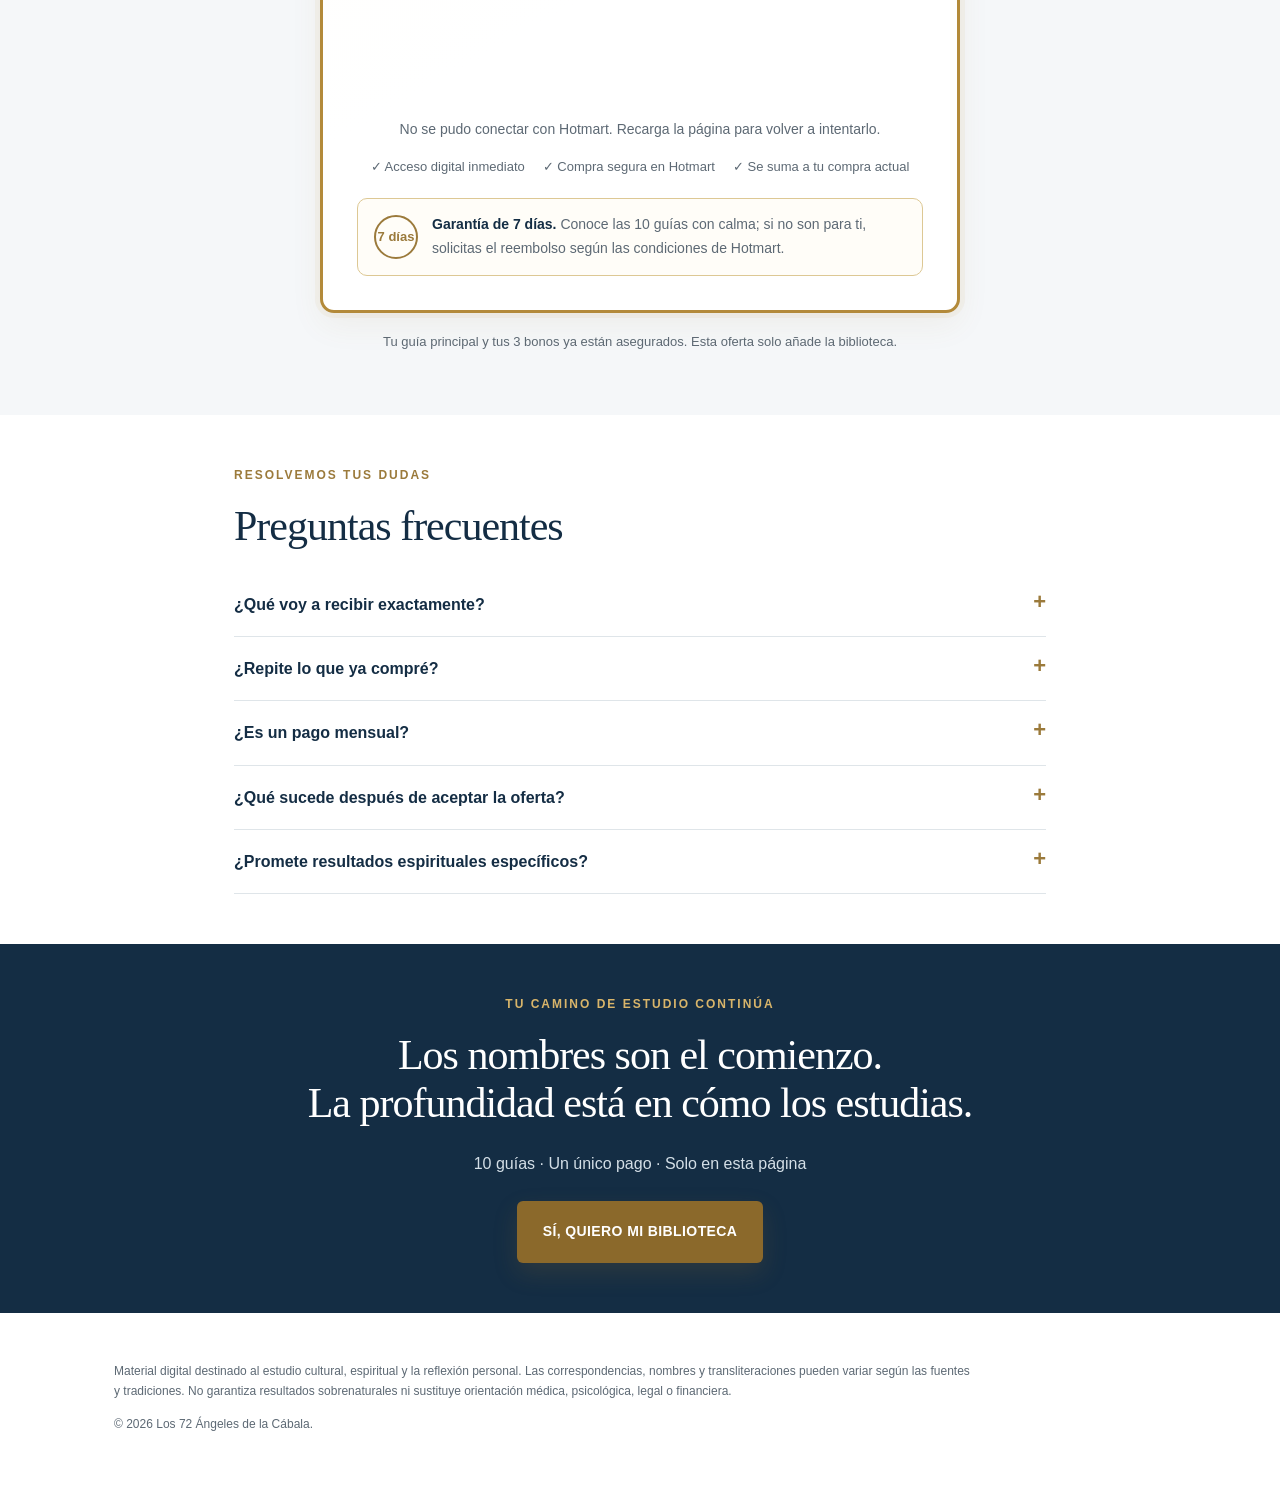
==== commit 1f84d499: "Upsell 1: 15 amostras reais das 10 guias e capas novas dos guias Co-Authored-By: Claude Opus 5.5 <no" ====
--- a/downsell1/index.html
+++ b/downsell1/index.html
@@ -1 +1 @@
-<!doctype html> <html lang="es"> <head> <meta charset="utf-8"><link rel="preconnect" href="https://connect.facebook.net"><link rel="dns-prefetch" href="https://www.facebook.com"><link rel="preconnect" href="https://cdn.utmify.com.br"> <meta name="viewport" content="width=device-width,initial-scale=1"> <title>Última oportunidad · Biblioteca de Profundización</title> <meta name="description" content="Oferta exclusiva para quienes acaban de adquirir la guía de los 72 Ángeles: 10 guías de profundización."> <meta name="robots" content="noindex"> <link rel="preload" as="image" href="https://i.imgur.com/HX3aMEn.png" fetchpriority="high"> <script>!function(e,t,n,c,o,a,f){e.fbq||(o=e.fbq=function(){o.callMethod?o.callMethod.apply(o,arguments):o.queue.push(arguments)},e._fbq||(e._fbq=o),o.push=o,o.loaded=!0,o.version="2.0",o.queue=[],(a=t.createElement(n)).async=!0,a.src="https://connect.facebook.net/en_US/fbevents.js",(f=t.getElementsByTagName(n)[0]).parentNode.insertBefore(a,f))}(window,document,"script"),fbq("init","1791405689657118"),fbq("track","PageView")</script> <script src="https://cdn.utmify.com.br/scripts/pixel/pixel.js" async defer="defer"></script> <script src="https://cdn.utmify.com.br/scripts/utms/latest.js" data-utmify-prevent-xcod-sck data-utmify-prevent-subids async defer="defer"></script> <style>:root{--ink:#142d44;--ink-2:#1d3d5a;--muted:#5d6974;--gold:#9b7a3b;--gold-2:#b38a3a;--soft:#f5f7f9;--cream:#fffdf8;--line:#dfe5e9;--ok:#2f7a4f}*{box-sizing:border-box}html{scroll-behavior:smooth;scroll-padding-top:20px}body{margin:0;font:16px/1.7 Arial,sans-serif;color:var(--ink);background:#fff}img{display:block;max-width:100%;height:auto}a{color:inherit;text-decoration:none}button{font:inherit;cursor:pointer}:focus-visible{outline:3px solid var(--gold);outline-offset:4px}.wrap{max-width:1100px;margin:auto;padding:50px 24px}.narrow{max-width:780px}.center{text-align:center;margin-left:auto;margin-right:auto}.eyebrow{font-size:12px;letter-spacing:2px;font-weight:700;color:var(--gold);margin:0 0 18px}h1,h2{font-family:Georgia,serif;font-weight:400;letter-spacing:-1px;line-height:1.14;margin:0 0 22px;text-wrap:balance}h1{font-size:clamp(34px,4.6vw,54px)}h1 em{color:var(--gold);font-style:normal}h2{font-size:clamp(29px,3.4vw,42px)}h3{font-size:19px;line-height:1.35;margin:10px 0}p{color:var(--muted);margin:12px 0}.lead{font-size:19px;line-height:1.6}.soft{background:var(--soft)}.navy{background:var(--ink);color:#fff}.navy p{color:#d4dfe7}.navy h2{color:#fff}.navy .eyebrow{color:#d9b56a}.meta{font-size:13px;color:var(--muted)}.confirm{background:#eef6f0;border-bottom:1px solid #d3e6d9;color:#24563a;text-align:center;font-size:14px;padding:11px 16px}.confirm b{color:#1c4a30}.button{display:inline-block;border:0;border-radius:6px;background:#8b692b;color:#fff;padding:19px 26px;font-size:14px;font-weight:700;letter-spacing:.4px;text-align:center;transition:background .2s,transform .2s;box-shadow:0 10px 24px #8b692b33}.button:hover{background:#735321;transform:translateY(-2px)}.button.wide{width:100%;max-width:460px}.hero{text-align:center;padding-top:44px}.hero .lead{max-width:720px;margin:0 auto 10px}.hero-mockup{width:100%;max-width:430px;margin:20px auto 6px;border-radius:12px;box-shadow:0 14px 40px #142d4422}.anchor{display:flex;justify-content:center;align-items:baseline;gap:12px;flex-wrap:wrap;margin:18px 0 6px}.anchor s{color:#8a8f96;font-size:18px}.anchor strong{font:44px Georgia,serif;color:var(--ink)}.anchor span{font-size:13px;font-weight:700;color:#7a5b22;background:#f8efdc;border:1px solid #ecd9ae;padding:5px 11px;border-radius:40px}.hero .button{margin-top:14px}.grid{display:grid;gap:22px}.four{grid-template-columns:repeat(4,1fr)}.three{grid-template-columns:repeat(3,1fr)}.card{border:1px solid var(--line);border-radius:12px;background:#fff;padding:24px;box-shadow:0 5px 18px #142d4405}.card h3{font-family:Georgia,serif;font-size:21px;font-weight:400}.card p{font-size:15px}.statement{font-family:Georgia,serif;font-size:clamp(22px,2.6vw,28px);line-height:1.45;text-align:center;color:var(--ink);margin:28px auto 0;max-width:760px}.statement em{color:var(--gold);font-style:normal}.change{display:grid;grid-template-columns:1fr 1fr;gap:56px;align-items:center}.checks{list-style:none;padding:0;margin:0}.checks li{position:relative;padding-left:28px;margin:14px 0}.checks li:before{content:'✓';position:absolute;left:0;color:var(--gold);font-weight:700}.navy .checks li:before{color:#d9b56a}.navy .checks b{color:#fff}.group-title{display:flex;align-items:baseline;gap:14px;flex-wrap:wrap;margin:30px 0 4px}.group-title h3{font:26px Georgia,serif;margin:0}.group-title span{font-size:13px;color:var(--muted)}.guides{display:grid;grid-template-columns:repeat(2,1fr);gap:20px;margin-top:20px}.guide{display:grid;grid-template-columns:110px 1fr;gap:20px;border:1px solid var(--line);border-radius:12px;background:#fff;padding:18px;box-shadow:0 6px 22px #142d4407}.guide img{width:110px;aspect-ratio:3/4;object-fit:cover;border-radius:8px;background:var(--soft)}.guide small{font-size:11px;letter-spacing:1.5px;font-weight:700;color:var(--gold)}.guide h4{font:20px/1.25 Georgia,serif;margin:6px 0 6px}.guide p{font-size:14.5px;margin:6px 0}.guide ul{margin:8px 0 0;padding-left:18px;font-size:14px;color:var(--muted)}.guide li{margin:3px 0}.diff{margin-top:10px!important;font-size:13.5px!important;color:#6a5738!important;background:#fbf6ea;border-left:3px solid #d8bd80;padding:8px 10px;border-radius:0 6px 6px 0}.filter{display:flex;gap:8px;flex-wrap:wrap;justify-content:center;margin:26px 0 8px}.filter button{border:1px solid var(--line);background:#fff;color:var(--ink);padding:8px 14px;border-radius:40px;font-size:14px}.filter button.active{background:var(--ink);color:#fff;border-color:var(--ink)}.samples{display:grid;grid-template-columns:repeat(5,1fr);gap:16px;margin-top:22px}.sample{background:0 0;border:0;padding:0;text-align:left;color:var(--ink)}.sample img{width:100%;aspect-ratio:3/4;object-fit:cover;border:1px solid #e5e0d6;border-radius:6px;background:#fafafa;transition:transform .2s}.sample:hover img{transform:translateY(-4px)}.sample small{display:block;margin-top:9px;font-size:11px;color:var(--gold);letter-spacing:.5px}.sample b{display:block;font-size:14px;line-height:1.35;margin-top:2px}dialog{border:0;border-radius:10px;padding:46px 14px 14px;max-width:min(94vw,760px);width:100%;max-height:94vh;overflow:auto;color:var(--ink)}dialog::backdrop{background:#071d30d9}dialog img{width:100%;height:auto;border-radius:6px;background:var(--soft)}.modal-head{position:absolute;top:10px;left:16px;right:52px;font-size:13px;color:var(--muted);white-space:nowrap;overflow:hidden;text-overflow:ellipsis}.close{position:absolute;right:8px;top:4px;background:0 0;border:0;font-size:30px;line-height:1;color:var(--ink);padding:4px 8px}.modal-nav{display:flex;justify-content:space-between;align-items:center;margin-top:12px;font-size:14px;color:var(--muted)}.modal-nav button{border:1px solid var(--line);background:#fff;border-radius:40px;padding:8px 16px;color:var(--ink)}.step .num{display:inline-flex;width:40px;height:40px;border-radius:50%;align-items:center;justify-content:center;background:var(--ink);color:#fff;font:20px Georgia,serif}.offer{max-width:640px;margin:40px auto 0;border:3px solid var(--gold-2);border-radius:14px;background:linear-gradient(150deg,var(--cream),#fff 60%);padding:44px 34px 34px;position:relative;box-shadow:0 0 0 5px #caa65714,0 12px 32px #93702b12}.ribbon{position:absolute;top:-17px;left:20px;right:20px;background:linear-gradient(100deg,#8c6828,#c5a258,#8c6828);color:#fff;padding:7px 12px;border-radius:4px;font-size:12px;letter-spacing:.5px;text-align:center;font-weight:700}.offer h3{font:28px/1.2 Georgia,serif;text-align:center;margin:4px 0 18px}.stack{list-style:none;padding:0;margin:0 0 20px;border:1px solid var(--line);border-radius:10px;background:#fff}.stack li{padding:10px 14px;border-bottom:1px solid var(--line);font-size:15px;display:flex;gap:10px}.stack li:last-child{border-bottom:0}.stack li:before{content:'✓';color:var(--gold);font-weight:700}.price-box{text-align:center}.price-box s{color:#8a8f96;font-size:17px}.price-box .price{font:62px/1.1 Georgia,serif;color:var(--ink);margin:4px 0}.price-box .price small{font-size:24px;vertical-align:24px;margin-right:2px}.price-box .tag{display:inline-block;font-size:13px;font-weight:700;color:#7a5b22;background:#f8efdc;border:1px solid #ecd9ae;padding:5px 12px;border-radius:40px}#hotmart-sales-funnel{margin:22px 0 6px;min-height:120px}.widget-status{text-align:center;font-size:14px;color:var(--muted)}.trust{display:flex;justify-content:center;gap:8px 18px;flex-wrap:wrap;font-size:13px;color:var(--muted);margin-top:14px}.guarantee{display:flex;gap:14px;align-items:center;margin-top:20px;padding:14px 16px;border:1px solid #ddc894;border-radius:10px;background:#fffdf8;font-size:14px;color:var(--muted)}.guarantee .seal{flex:none;width:44px;height:44px;border-radius:50%;border:2px solid var(--gold);color:var(--gold);display:flex;align-items:center;justify-content:center;font:700 13px Arial}.guarantee strong{color:var(--ink)}.faq{max-width:860px}details{border-bottom:1px solid var(--line);padding:18px 0}summary{cursor:pointer;font-weight:600;list-style:none;display:flex;justify-content:space-between;gap:20px}summary::-webkit-details-marker{display:none}summary:after{content:'+';color:var(--gold);font-size:22px;line-height:1}details[open] summary:after{content:'−'}details p{padding-right:30px}.closing{text-align:center}.closing h2{max-width:760px;margin-left:auto;margin-right:auto}footer{max-width:1100px;margin:auto;padding:36px 24px 44px;font-size:12px;color:var(--muted)}footer p{font-size:12px;max-width:860px}@media(min-width:1000px){.guides{grid-template-columns:repeat(3,1fr)}.guide{grid-template-columns:90px 1fr;gap:14px}.guide img{width:90px}}@media(max-width:900px){.four{grid-template-columns:repeat(2,1fr)}.samples{grid-template-columns:repeat(3,1fr)}.change{grid-template-columns:1fr;gap:28px}.guides{grid-template-columns:1fr}}@media(max-width:650px){.wrap{padding:38px 20px}.hero{padding-top:30px}h1{font-size:33px;line-height:1.18}h2{font-size:28px}.lead{font-size:17px}.eyebrow{font-size:11px;letter-spacing:1.5px}.four,.three{grid-template-columns:1fr}.samples{grid-template-columns:repeat(2,1fr);gap:12px}.guide{grid-template-columns:96px 1fr;gap:14px;padding:14px}.guide img{width:96px}.offer{padding:40px 18px 24px}.button{width:100%}.anchor strong{font-size:38px}}@media(prefers-reduced-motion:reduce){html{scroll-behavior:auto}*{transition:none!important}}</style> </head> <body> <noscript><img height="1" width="1" style="display:none" alt="" src="https://www.facebook.com/tr?id=1791405689657118&ev=PageView&noscript=1"></noscript> <div class="confirm">✓ <b>Tu compra fue confirmada.</b> Recibirás el acceso a tu guía en tu correo.</div> <main> <section class="wrap hero"> <p class="eyebrow">ESPERA: UNA ÚLTIMA OPORTUNIDAD</p> <h1>Quizás no era el momento. Por eso te ofrecemos <em>la misma biblioteca completa</em> por casi la mitad.</h1> <p class="lead">Añade la Biblioteca de Profundización: 10 guías que te explican la tradición detrás de los Nombres, te enseñan a leer sus símbolos y te muestran cómo combinar cada lectura.</p> <img class="hero-mockup" src="https://i.imgur.com/HX3aMEn.png" alt="Biblioteca de Profundización con diez guías digitales" fetchpriority="high"> <a class="button wide" href="#oferta">SÍ, QUIERO LAS 10 GUÍAS</a> <p class="meta">Pago único · Sin mensualidades · Se añade a tu compra en Hotmart</p> </section> <section class="soft"><div class="wrap"> <p class="eyebrow">LO QUE PASA DESPUÉS DE LAS PRIMERAS LECTURAS</p> <h2>Cuanto más conoces a los Ángeles, más preguntas aparecen.</h2> <div class="grid four"> <article class="card"><h3>¿De dónde vienen los 72 Nombres?</h3></article> <article class="card"><h3>¿Qué significa este símbolo?</h3></article> <article class="card"><h3>¿Cuál de los dos elijo?</h3></article> <article class="card"><h3>¿Y los Coros Angélicos?</h3></article> </div> <p class="statement">Tu guía te presenta a cada Ángel. <em>La biblioteca responde a todo lo que viene después.</em></p> </div></section> <section class="navy"><div class="wrap change"> <div> <p class="eyebrow">LO QUE CAMBIA CON TU BIBLIOTECA</p> <h2>De conocer los nombres a comprender la tradición.</h2> <p>Con la guía principal ya sabes quién es cada Ángel. Con la biblioteca entiendes el contexto, lees con más profundidad y sabes combinar tus materiales en una misma sesión de estudio.</p> </div> <ul class="checks"> <li><b>Entiendes el origen:</b> el pasaje del Éxodo, las letras hebreas y cómo se forman los 72 Nombres</li> <li><b>Lees los símbolos con método:</b> distingues descripción, contexto e interpretación</li> <li><b>Eliges con criterio:</b> reconoces los matices entre Ángeles que parecen similares</li> <li><b>Nunca te faltan palabras:</b> oraciones por tema y 100 reflexiones para escribir</li> </ul> </div></section> <section class="wrap" id="coleccion"> <p class="eyebrow">TODO LO QUE VAS A RECIBIR</p> <h2>10 guías para ir más allá de las fichas.</h2> <p class="lead" style="max-width:740px">Ninguna repite tu compra: cinco te dan conocimiento que no está en ningún otro material, y cinco son la versión completa de las herramientas que ya tienes.</p> <div class="group-title"><h3>Conocimiento nuevo</h3><span>Lo que no encontrarás en tu guía ni en tus bonos</span></div> <div class="guides"> <article class="guide"><img src="../upsell/assets/upsell-book-2-page-1-thumb.webp" width="525" height="700" loading="lazy" alt="Portada de Cábala Angélica Esencial"><div><small>GUÍA 02</small><h4>Cábala Angélica Esencial</h4></div></article> <article class="guide"><img src="../upsell/assets/cover-9.webp" width="488" height="650" loading="lazy" alt="Portada de Los 72 Nombres: Tradición y Claves de Lectura"><div><small>GUÍA 09</small><h4>Los 72 Nombres: Tradición y Claves de Lectura</h4></div></article> <article class="guide"><img src="../upsell/assets/cover-6.webp" width="488" height="650" loading="lazy" alt="Portada de Los 9 Coros Angélicos"><div><small>GUÍA 06</small><h4>Los 9 Coros Angélicos</h4></div></article> <article class="guide"><img src="../upsell/assets/cover-7.webp" width="488" height="650" loading="lazy" alt="Portada de Lecturas Comparadas de los 72 Ángeles"><div><small>GUÍA 07</small><h4>Lecturas Comparadas de los 72 Ángeles</h4></div></article> <article class="guide"><img src="../upsell/assets/cover-8.webp" width="488" height="650" loading="lazy" alt="Portada de El Arte de Leer los Símbolos Angélicos"><div><small>GUÍA 08</small><h4>El Arte de Leer los Símbolos Angélicos</h4></div></article> </div> <div class="group-title"><h3>Tus herramientas, en versión completa</h3><span>El siguiente nivel de lo que ya tienes</span></div> <div class="guides"> <article class="guide"><img src="../upsell/assets/upsell-book-5-page-1-thumb.webp" width="525" height="700" loading="lazy" alt="Portada de Diccionario de Cábala y Simbología Angélica"><div><small>GUÍA 05</small><h4>Diccionario de Cábala y Simbología Angélica</h4><p class="diff">Cada término que encuentras en tus fichas, explicado y a mano mientras estudias.</p></div></article> <article class="guide"><img src="../upsell/assets/upsell-book-1-page-1-thumb.webp" width="525" height="700" loading="lazy" alt="Portada de Rutas de los 72 Ángeles"><div><small>GUÍA 01</small><h4>Rutas de los 72 Ángeles</h4><p class="diff">Tu Guía Rápida te dice a qué Ángel acudir. Las Rutas te dan un camino de estudio completo.</p></div></article> <article class="guide"><img src="../upsell/assets/upsell-book-3-page-1-thumb.webp" width="525" height="700" loading="lazy" alt="Portada de Manual de Oraciones e Intenciones"><div><small>GUÍA 03</small><h4>Manual de Oraciones e Intenciones</h4><p class="diff">Tu guía trae una oración por Ángel. El Manual te acompaña por situación.</p></div></article> <article class="guide"><img src="../upsell/assets/upsell-book-4-page-1-thumb.webp" width="525" height="700" loading="lazy" alt="Portada de 100 Reflexiones Angélicas"><div><small>GUÍA 04</small><h4>100 Reflexiones Angélicas</h4><p class="diff">Tus fichas traen preguntas para cada Ángel. Aquí tienes 100 más, organizadas por tema.</p></div></article> <article class="guide"><img src="../upsell/assets/cover-10.webp" width="488" height="650" loading="lazy" alt="Portada de Casos de Estudio: Cómo Integrar tu Biblioteca"><div><small>GUÍA 10</small><h4>Casos de Estudio: Cómo Integrar tu Biblioteca</h4><p class="diff">Tu guía te enseña a leer cada ficha. Los Casos te enseñan a combinar toda tu biblioteca.</p></div></article> </div> </section> <section class="soft" id="muestras"><div class="wrap"> <p class="eyebrow center" style="text-align:center">MIRA ANTES DE DECIDIR</p> <h2 class="center" style="text-align:center">Lee las páginas reales por dentro.</h2> <p class="center" style="text-align:center;max-width:640px">10 páginas de cinco guías de la biblioteca. Toca una para leerla completa.</p> <div class="filter" role="group" aria-label="Filtrar muestras"> <button type="button" class="active" data-filter="all">Las 10 muestras</button> <button type="button" data-filter="6">9 Coros</button> <button type="button" data-filter="7">Comparaciones</button> <button type="button" data-filter="8">Símbolos</button> <button type="button" data-filter="9">72 Nombres</button> <button type="button" data-filter="10">Casos de estudio</button> </div> <div class="samples" id="samples"></div> </div></section> <section class="soft" id="oferta"><div class="wrap"> <p class="eyebrow center" style="text-align:center">TU BIBLIOTECA COMPLETA</p> <h2 class="center" style="text-align:center">Añade las 10 guías a tu compra.</h2> <div class="offer"> <div class="ribbon">ÚLTIMA OPORTUNIDAD · LA MISMA BIBLIOTECA</div> <h3>Biblioteca de Profundización<br>de los 72 Ángeles</h3> <ul class="stack"> <li>Cábala Angélica Esencial</li> <li>Los 72 Nombres: Tradición y Claves de Lectura</li> <li>Los 9 Coros Angélicos</li> <li>Lecturas Comparadas de los 72 Ángeles</li> <li>El Arte de Leer los Símbolos Angélicos</li> <li>Diccionario de Cábala y Simbología Angélica</li> <li>Rutas de los 72 Ángeles</li> <li>Manual de Oraciones e Intenciones</li> <li>100 Reflexiones Angélicas</li> <li>Casos de Estudio: Cómo Integrar tu Biblioteca</li> </ul> <div id="hotmart-sales-funnel"></div> <p class="widget-status" id="widget-status" role="status">Cargando tu oferta en Hotmart…</p> <div class="trust"><span>✓ Acceso digital inmediato</span><span>✓ Compra segura en Hotmart</span><span>✓ Se suma a tu compra actual</span></div> <div class="guarantee"><span class="seal">7 días</span><div><strong>Garantía de 7 días.</strong> Conoce las 10 guías con calma; si no son para ti, solicitas el reembolso según las condiciones de Hotmart.</div></div> </div> <p class="meta center" style="text-align:center;margin-top:18px">Tu guía principal y tus 3 bonos ya están asegurados. Esta oferta solo añade la biblioteca.</p> </div></section> <section class="wrap faq"> <p class="eyebrow">RESOLVEMOS TUS DUDAS</p> <h2>Preguntas frecuentes</h2> <details><summary>¿Qué voy a recibir exactamente?</summary><p>Las 10 guías digitales en PDF descritas en esta página: Cábala Angélica Esencial, Los 72 Nombres, Los 9 Coros, Lecturas Comparadas, Símbolos, Diccionario, Rutas, Manual de Oraciones, 100 Reflexiones y Casos de Estudio.</p></details> <details><summary>¿Repite lo que ya compré?</summary><p>No. Cinco guías traen temas que no están en tu guía ni en tus bonos, y las otras cinco llevan más lejos lo que ya tienes: por ejemplo, tu guía trae una oración por Ángel y el Manual te acompaña con oraciones por situación.</p></details> <details><summary>¿Es un pago mensual?</summary><p>No. Es un único pago, sin mensualidades.</p></details> <details><summary>¿Qué sucede después de aceptar la oferta?</summary><p>Hotmart la añade a tu compra y te envía las instrucciones de acceso por correo, junto con las de tu guía principal.</p></details> <details><summary>¿Promete resultados espirituales específicos?</summary><p>No. Es un material de estudio y reflexión personal; sus prácticas y lecturas simbólicas no garantizan acontecimientos ni resultados sobrenaturales.</p></details> </section> <section class="navy closing"><div class="wrap"> <p class="eyebrow">TU CAMINO DE ESTUDIO CONTINÚA</p> <h2>Los nombres son el comienzo.<br>La profundidad está en cómo los estudias.</h2> <p>10 guías · Un único pago · Solo en esta página</p> <a class="button" href="#oferta" style="margin-top:12px">SÍ, QUIERO MI BIBLIOTECA</a> </div></section> </main> <footer> <p>Material digital destinado al estudio cultural, espiritual y la reflexión personal. Las correspondencias, nombres y transliteraciones pueden variar según las fuentes y tradiciones. No garantiza resultados sobrenaturales ni sustituye orientación médica, psicológica, legal o financiera.</p> <p>© 2026 Los 72 Ángeles de la Cábala.</p> </footer> <dialog id="viewer" aria-label="Página ampliada"> <div class="modal-head" id="modal-book"></div> <button class="close" type="button" id="close" aria-label="Cerrar">×</button> <img id="modal-img" alt=""> <div class="modal-nav"><button type="button" id="prev">← Anterior</button><span id="modal-count"></span><button type="button" id="next">Siguiente →</button></div> </dialog> <script>!function(){function e(e){return"../upsell/assets/"+e}var t=[[6,2,"Los 9 Coros Angélicos","Dos tradiciones, una lectura cuidadosa"],[6,3,"Los 9 Coros Angélicos","Primera tríada: ardor, conocimiento y receptividad"],[7,2,"Lecturas Comparadas","Comparar sin convertir las fichas en etiquetas"],[7,3,"Lecturas Comparadas","Vehuiah y Sealiah: comenzar o continuar"],[8,2,"Símbolos Angélicos","Un símbolo admite más de una lectura"],[8,3,"Símbolos Angélicos","Luz y sombra: claridad sin certezas totales"],[9,2,"Los 72 Nombres","Qué significa estudiar una tradición"],[9,3,"Los 72 Nombres","Éxodo 14:19-21: el pasaje de referencia"],[9,4,"Los 72 Nombres","De las letras a los grupos de tres"],[10,2,"Casos de Estudio","Un método de integración en cinco movimientos"]],n=document.getElementById("samples"),o=document.getElementById("viewer"),a=0,c=[];function r(o){n.innerHTML="",c=[],t.forEach(function(t,a){if("all"===o||String(t[0])===o){c.push(a);var r=document.createElement("button");r.type="button",r.className="sample",r.setAttribute("aria-label","Ampliar: "+t[3]),r.innerHTML='<img loading="lazy" width="600" height="800" alt=""><small>GUÍA '+t[0]+" · PÁGINA "+t[1]+"</small><b></b>",r.querySelector("img").src=e("sample-"+t[0]+"-"+t[1]+"-thumb.webp"),r.querySelector("img").alt=t[3],r.querySelector("b").textContent=t[3],r.onclick=function(){i(c.indexOf(a))},n.appendChild(r)}})}function i(n){a=(n+c.length)%c.length;var r=t[c[a]],i=document.getElementById("modal-img");i.src=e("sample-"+r[0]+"-"+r[1]+"-thumb.webp"),i.alt=r[3],document.getElementById("modal-book").textContent=r[2]+" · Página "+r[1],document.getElementById("modal-count").textContent=a+1+" / "+c.length,o.open||o.showModal(),o.scrollTop=0}document.querySelectorAll(".filter button").forEach(function(e){e.onclick=function(){document.querySelector(".filter .active").classList.remove("active"),e.classList.add("active"),r(e.dataset.filter)}}),document.getElementById("close").onclick=function(){o.close()},document.getElementById("prev").onclick=function(){i(a-1)},document.getElementById("next").onclick=function(){i(a+1)},o.addEventListener("click",function(e){e.target===o&&o.close()}),o.addEventListener("keydown",function(e){"ArrowRight"===e.key&&i(a+1),"ArrowLeft"===e.key&&i(a-1)}),r("all");var l=document.getElementById("hotmart-sales-funnel"),s=document.getElementById("widget-status"),d=!1;var u=document.createElement("script");u.src="https://checkout.hotmart.com/lib/hotmart-checkout-elements.js",u.async=!0,u.onload=function(){if(!d&&window.checkoutElements)try{window.checkoutElements.init("salesFunnel").mount("#hotmart-sales-funnel"),d=!0}catch(e){s.textContent="No se pudo cargar la oferta. Intenta recargar esta página desde tu compra."}},u.onerror=function(){s.textContent="No se pudo conectar con Hotmart. Recarga la página para volver a intentarlo."},document.body.appendChild(u),new MutationObserver(function(){l.children.length&&(s.hidden=!0)}).observe(l,{childList:!0}),setTimeout(function(){l.children.length||(s.textContent="Esta oferta se activa al llegar desde tu compra en Hotmart. Si ya compraste, vuelve al enlace de continuación de tu compra.")},12e3)}()</script> </body> </html> +<!doctype html> <html lang="es"> <head> <meta charset="utf-8"><link rel="preconnect" href="https://connect.facebook.net"><link rel="dns-prefetch" href="https://www.facebook.com"><link rel="preconnect" href="https://cdn.utmify.com.br"> <meta name="viewport" content="width=device-width,initial-scale=1"> <title>Última oportunidad · Biblioteca de Profundización</title> <meta name="description" content="Oferta exclusiva para quienes acaban de adquirir la guía de los 72 Ángeles: 10 guías de profundización."> <meta name="robots" content="noindex"> <link rel="preload" as="image" href="https://i.imgur.com/HX3aMEn.png" fetchpriority="high"> <script>!function(e,t,n,c,o,a,f){e.fbq||(o=e.fbq=function(){o.callMethod?o.callMethod.apply(o,arguments):o.queue.push(arguments)},e._fbq||(e._fbq=o),o.push=o,o.loaded=!0,o.version="2.0",o.queue=[],(a=t.createElement(n)).async=!0,a.src="https://connect.facebook.net/en_US/fbevents.js",(f=t.getElementsByTagName(n)[0]).parentNode.insertBefore(a,f))}(window,document,"script"),fbq("init","1791405689657118"),fbq("track","PageView")</script> <script src="https://cdn.utmify.com.br/scripts/pixel/pixel.js" async defer="defer"></script> <script src="https://cdn.utmify.com.br/scripts/utms/latest.js" data-utmify-prevent-xcod-sck data-utmify-prevent-subids async defer="defer"></script> <style>:root{--ink:#142d44;--ink-2:#1d3d5a;--muted:#5d6974;--gold:#9b7a3b;--gold-2:#b38a3a;--soft:#f5f7f9;--cream:#fffdf8;--line:#dfe5e9;--ok:#2f7a4f}*{box-sizing:border-box}html{scroll-behavior:smooth;scroll-padding-top:20px}body{margin:0;font:16px/1.7 Arial,sans-serif;color:var(--ink);background:#fff}img{display:block;max-width:100%;height:auto}a{color:inherit;text-decoration:none}button{font:inherit;cursor:pointer}:focus-visible{outline:3px solid var(--gold);outline-offset:4px}.wrap{max-width:1100px;margin:auto;padding:50px 24px}.narrow{max-width:780px}.center{text-align:center;margin-left:auto;margin-right:auto}.eyebrow{font-size:12px;letter-spacing:2px;font-weight:700;color:var(--gold);margin:0 0 18px}h1,h2{font-family:Georgia,serif;font-weight:400;letter-spacing:-1px;line-height:1.14;margin:0 0 22px;text-wrap:balance}h1{font-size:clamp(34px,4.6vw,54px)}h1 em{color:var(--gold);font-style:normal}h2{font-size:clamp(29px,3.4vw,42px)}h3{font-size:19px;line-height:1.35;margin:10px 0}p{color:var(--muted);margin:12px 0}.lead{font-size:19px;line-height:1.6}.soft{background:var(--soft)}.navy{background:var(--ink);color:#fff}.navy p{color:#d4dfe7}.navy h2{color:#fff}.navy .eyebrow{color:#d9b56a}.meta{font-size:13px;color:var(--muted)}.confirm{background:#eef6f0;border-bottom:1px solid #d3e6d9;color:#24563a;text-align:center;font-size:14px;padding:11px 16px}.confirm b{color:#1c4a30}.button{display:inline-block;border:0;border-radius:6px;background:#8b692b;color:#fff;padding:19px 26px;font-size:14px;font-weight:700;letter-spacing:.4px;text-align:center;transition:background .2s,transform .2s;box-shadow:0 10px 24px #8b692b33}.button:hover{background:#735321;transform:translateY(-2px)}.button.wide{width:100%;max-width:460px}.hero{text-align:center;padding-top:44px}.hero .lead{max-width:720px;margin:0 auto 10px}.hero-mockup{width:100%;max-width:430px;margin:20px auto 6px;border-radius:12px;box-shadow:0 14px 40px #142d4422}.anchor{display:flex;justify-content:center;align-items:baseline;gap:12px;flex-wrap:wrap;margin:18px 0 6px}.anchor s{color:#8a8f96;font-size:18px}.anchor strong{font:44px Georgia,serif;color:var(--ink)}.anchor span{font-size:13px;font-weight:700;color:#7a5b22;background:#f8efdc;border:1px solid #ecd9ae;padding:5px 11px;border-radius:40px}.hero .button{margin-top:14px}.grid{display:grid;gap:22px}.four{grid-template-columns:repeat(4,1fr)}.three{grid-template-columns:repeat(3,1fr)}.card{border:1px solid var(--line);border-radius:12px;background:#fff;padding:24px;box-shadow:0 5px 18px #142d4405}.card h3{font-family:Georgia,serif;font-size:21px;font-weight:400}.card p{font-size:15px}.statement{font-family:Georgia,serif;font-size:clamp(22px,2.6vw,28px);line-height:1.45;text-align:center;color:var(--ink);margin:28px auto 0;max-width:760px}.statement em{color:var(--gold);font-style:normal}.change{display:grid;grid-template-columns:1fr 1fr;gap:56px;align-items:center}.checks{list-style:none;padding:0;margin:0}.checks li{position:relative;padding-left:28px;margin:14px 0}.checks li:before{content:'✓';position:absolute;left:0;color:var(--gold);font-weight:700}.navy .checks li:before{color:#d9b56a}.navy .checks b{color:#fff}.group-title{display:flex;align-items:baseline;gap:14px;flex-wrap:wrap;margin:30px 0 4px}.group-title h3{font:26px Georgia,serif;margin:0}.group-title span{font-size:13px;color:var(--muted)}.guides{display:grid;grid-template-columns:repeat(2,1fr);gap:20px;margin-top:20px}.guide{display:grid;grid-template-columns:110px 1fr;gap:20px;border:1px solid var(--line);border-radius:12px;background:#fff;padding:18px;box-shadow:0 6px 22px #142d4407}.guide img{width:110px;aspect-ratio:3/4;object-fit:cover;border-radius:8px;background:var(--soft)}.guide small{font-size:11px;letter-spacing:1.5px;font-weight:700;color:var(--gold)}.guide h4{font:20px/1.25 Georgia,serif;margin:6px 0 6px}.guide p{font-size:14.5px;margin:6px 0}.guide ul{margin:8px 0 0;padding-left:18px;font-size:14px;color:var(--muted)}.guide li{margin:3px 0}.diff{margin-top:10px!important;font-size:13.5px!important;color:#6a5738!important;background:#fbf6ea;border-left:3px solid #d8bd80;padding:8px 10px;border-radius:0 6px 6px 0}.filter{display:flex;gap:8px;flex-wrap:wrap;justify-content:center;margin:26px 0 8px}.filter button{border:1px solid var(--line);background:#fff;color:var(--ink);padding:8px 14px;border-radius:40px;font-size:14px}.filter button.active{background:var(--ink);color:#fff;border-color:var(--ink)}.samples{display:grid;grid-template-columns:repeat(5,1fr);gap:16px;margin-top:22px}.sample{background:0 0;border:0;padding:0;text-align:left;color:var(--ink)}.sample img{width:100%;aspect-ratio:3/4;object-fit:cover;border:1px solid #e5e0d6;border-radius:6px;background:#fafafa;transition:transform .2s}.sample:hover img{transform:translateY(-4px)}.sample small{display:block;margin-top:9px;font-size:11px;color:var(--gold);letter-spacing:.5px}.sample b{display:block;font-size:14px;line-height:1.35;margin-top:2px}dialog{border:0;border-radius:10px;padding:46px 14px 14px;max-width:min(94vw,760px);width:100%;max-height:94vh;overflow:auto;color:var(--ink)}dialog::backdrop{background:#071d30d9}dialog img{width:100%;height:auto;border-radius:6px;background:var(--soft)}.modal-head{position:absolute;top:10px;left:16px;right:52px;font-size:13px;color:var(--muted);white-space:nowrap;overflow:hidden;text-overflow:ellipsis}.close{position:absolute;right:8px;top:4px;background:0 0;border:0;font-size:30px;line-height:1;color:var(--ink);padding:4px 8px}.modal-nav{display:flex;justify-content:space-between;align-items:center;margin-top:12px;font-size:14px;color:var(--muted)}.modal-nav button{border:1px solid var(--line);background:#fff;border-radius:40px;padding:8px 16px;color:var(--ink)}.step .num{display:inline-flex;width:40px;height:40px;border-radius:50%;align-items:center;justify-content:center;background:var(--ink);color:#fff;font:20px Georgia,serif}.offer{max-width:640px;margin:40px auto 0;border:3px solid var(--gold-2);border-radius:14px;background:linear-gradient(150deg,var(--cream),#fff 60%);padding:44px 34px 34px;position:relative;box-shadow:0 0 0 5px #caa65714,0 12px 32px #93702b12}.ribbon{position:absolute;top:-17px;left:20px;right:20px;background:linear-gradient(100deg,#8c6828,#c5a258,#8c6828);color:#fff;padding:7px 12px;border-radius:4px;font-size:12px;letter-spacing:.5px;text-align:center;font-weight:700}.offer h3{font:28px/1.2 Georgia,serif;text-align:center;margin:4px 0 18px}.stack{list-style:none;padding:0;margin:0 0 20px;border:1px solid var(--line);border-radius:10px;background:#fff}.stack li{padding:10px 14px;border-bottom:1px solid var(--line);font-size:15px;display:flex;gap:10px}.stack li:last-child{border-bottom:0}.stack li:before{content:'✓';color:var(--gold);font-weight:700}.price-box{text-align:center}.price-box s{color:#8a8f96;font-size:17px}.price-box .price{font:62px/1.1 Georgia,serif;color:var(--ink);margin:4px 0}.price-box .price small{font-size:24px;vertical-align:24px;margin-right:2px}.price-box .tag{display:inline-block;font-size:13px;font-weight:700;color:#7a5b22;background:#f8efdc;border:1px solid #ecd9ae;padding:5px 12px;border-radius:40px}#hotmart-sales-funnel{margin:22px 0 6px;min-height:120px}.widget-status{text-align:center;font-size:14px;color:var(--muted)}.trust{display:flex;justify-content:center;gap:8px 18px;flex-wrap:wrap;font-size:13px;color:var(--muted);margin-top:14px}.guarantee{display:flex;gap:14px;align-items:center;margin-top:20px;padding:14px 16px;border:1px solid #ddc894;border-radius:10px;background:#fffdf8;font-size:14px;color:var(--muted)}.guarantee .seal{flex:none;width:44px;height:44px;border-radius:50%;border:2px solid var(--gold);color:var(--gold);display:flex;align-items:center;justify-content:center;font:700 13px Arial}.guarantee strong{color:var(--ink)}.faq{max-width:860px}details{border-bottom:1px solid var(--line);padding:18px 0}summary{cursor:pointer;font-weight:600;list-style:none;display:flex;justify-content:space-between;gap:20px}summary::-webkit-details-marker{display:none}summary:after{content:'+';color:var(--gold);font-size:22px;line-height:1}details[open] summary:after{content:'−'}details p{padding-right:30px}.closing{text-align:center}.closing h2{max-width:760px;margin-left:auto;margin-right:auto}footer{max-width:1100px;margin:auto;padding:36px 24px 44px;font-size:12px;color:var(--muted)}footer p{font-size:12px;max-width:860px}@media(min-width:1000px){.guides{grid-template-columns:repeat(3,1fr)}.guide{grid-template-columns:90px 1fr;gap:14px}.guide img{width:90px}}@media(max-width:900px){.four{grid-template-columns:repeat(2,1fr)}.samples{grid-template-columns:repeat(3,1fr)}.change{grid-template-columns:1fr;gap:28px}.guides{grid-template-columns:1fr}}@media(max-width:650px){.wrap{padding:38px 20px}.hero{padding-top:30px}h1{font-size:33px;line-height:1.18}h2{font-size:28px}.lead{font-size:17px}.eyebrow{font-size:11px;letter-spacing:1.5px}.four,.three{grid-template-columns:1fr}.samples{grid-template-columns:repeat(2,1fr);gap:12px}.guide{grid-template-columns:96px 1fr;gap:14px;padding:14px}.guide img{width:96px}.offer{padding:40px 18px 24px}.button{width:100%}.anchor strong{font-size:38px}}@media(prefers-reduced-motion:reduce){html{scroll-behavior:auto}*{transition:none!important}}</style> </head> <body> <noscript><img height="1" width="1" style="display:none" alt="" src="https://www.facebook.com/tr?id=1791405689657118&ev=PageView&noscript=1"></noscript> <div class="confirm">✓ <b>Tu compra fue confirmada.</b> Recibirás el acceso a tu guía en tu correo.</div> <main> <section class="wrap hero"> <p class="eyebrow">ESPERA: UNA ÚLTIMA OPORTUNIDAD</p> <h1>Quizás no era el momento. Por eso te ofrecemos <em>la misma biblioteca completa</em> por casi la mitad.</h1> <p class="lead">Añade la Biblioteca de Profundización: 10 guías que te explican la tradición detrás de los Nombres, te enseñan a leer sus símbolos y te muestran cómo combinar cada lectura.</p> <img class="hero-mockup" src="https://i.imgur.com/HX3aMEn.png" alt="Biblioteca de Profundización con diez guías digitales" fetchpriority="high"> <a class="button wide" href="#oferta">SÍ, QUIERO LAS 10 GUÍAS</a> <p class="meta">Pago único · Sin mensualidades · Se añade a tu compra en Hotmart</p> </section> <section class="soft"><div class="wrap"> <p class="eyebrow">LO QUE PASA DESPUÉS DE LAS PRIMERAS LECTURAS</p> <h2>Cuanto más conoces a los Ángeles, más preguntas aparecen.</h2> <div class="grid four"> <article class="card"><h3>¿De dónde vienen los 72 Nombres?</h3></article> <article class="card"><h3>¿Qué significa este símbolo?</h3></article> <article class="card"><h3>¿Cuál de los dos elijo?</h3></article> <article class="card"><h3>¿Y los Coros Angélicos?</h3></article> </div> <p class="statement">Tu guía te presenta a cada Ángel. <em>La biblioteca responde a todo lo que viene después.</em></p> </div></section> <section class="navy"><div class="wrap change"> <div> <p class="eyebrow">LO QUE CAMBIA CON TU BIBLIOTECA</p> <h2>De conocer los nombres a comprender la tradición.</h2> <p>Con la guía principal ya sabes quién es cada Ángel. Con la biblioteca entiendes el contexto, lees con más profundidad y sabes combinar tus materiales en una misma sesión de estudio.</p> </div> <ul class="checks"> <li><b>Entiendes el origen:</b> el pasaje del Éxodo, las letras hebreas y cómo se forman los 72 Nombres</li> <li><b>Lees los símbolos con método:</b> distingues descripción, contexto e interpretación</li> <li><b>Eliges con criterio:</b> reconoces los matices entre Ángeles que parecen similares</li> <li><b>Nunca te faltan palabras:</b> oraciones por tema y 100 reflexiones para escribir</li> </ul> </div></section> <section class="wrap" id="coleccion"> <p class="eyebrow">TODO LO QUE VAS A RECIBIR</p> <h2>10 guías para ir más allá de las fichas.</h2> <p class="lead" style="max-width:740px">Ninguna repite tu compra: cinco te dan conocimiento que no está en ningún otro material, y cinco son la versión completa de las herramientas que ya tienes.</p> <div class="group-title"><h3>Conocimiento nuevo</h3><span>Lo que no encontrarás en tu guía ni en tus bonos</span></div> <div class="guides"> <article class="guide"><img src="https://i.imgur.com/znFjTha.png" loading="lazy" alt="Portada de Cábala Angélica Esencial"><div><small>GUÍA 02</small><h4>Cábala Angélica Esencial</h4></div></article> <article class="guide"><img src="https://i.imgur.com/tIEo6AM.png" loading="lazy" alt="Portada de Los 72 Nombres: Tradición y Claves de Lectura"><div><small>GUÍA 09</small><h4>Los 72 Nombres: Tradición y Claves de Lectura</h4></div></article> <article class="guide"><img src="https://i.imgur.com/9p71Nbq.png" loading="lazy" alt="Portada de Los 9 Coros Angélicos"><div><small>GUÍA 06</small><h4>Los 9 Coros Angélicos</h4></div></article> <article class="guide"><img src="https://i.imgur.com/huOm3Jh.png" loading="lazy" alt="Portada de Lecturas Comparadas de los 72 Ángeles"><div><small>GUÍA 07</small><h4>Lecturas Comparadas de los 72 Ángeles</h4></div></article> <article class="guide"><img src="https://i.imgur.com/LSuX988.png" loading="lazy" alt="Portada de El Arte de Leer los Símbolos Angélicos"><div><small>GUÍA 08</small><h4>El Arte de Leer los Símbolos Angélicos</h4></div></article> </div> <div class="group-title"><h3>Tus herramientas, en versión completa</h3><span>El siguiente nivel de lo que ya tienes</span></div> <div class="guides"> <article class="guide"><img src="https://i.imgur.com/enMp1EK.png" loading="lazy" alt="Portada de Diccionario de Cábala y Simbología Angélica"><div><small>GUÍA 05</small><h4>Diccionario de Cábala y Simbología Angélica</h4><p class="diff">Cada término que encuentras en tus fichas, explicado y a mano mientras estudias.</p></div></article> <article class="guide"><img src="https://i.imgur.com/3uzDsfP.png" loading="lazy" alt="Portada de Rutas de los 72 Ángeles"><div><small>GUÍA 01</small><h4>Rutas de los 72 Ángeles</h4><p class="diff">Tu Guía Rápida te dice a qué Ángel acudir. Las Rutas te dan un camino de estudio completo.</p></div></article> <article class="guide"><img src="https://i.imgur.com/A35Gde6.png" loading="lazy" alt="Portada de Manual de Oraciones e Intenciones"><div><small>GUÍA 03</small><h4>Manual de Oraciones e Intenciones</h4><p class="diff">Tu guía trae una oración por Ángel. El Manual te acompaña por situación.</p></div></article> <article class="guide"><img src="https://i.imgur.com/A2eNtIB.png" loading="lazy" alt="Portada de 100 Reflexiones Angélicas"><div><small>GUÍA 04</small><h4>100 Reflexiones Angélicas</h4><p class="diff">Tus fichas traen preguntas para cada Ángel. Aquí tienes 100 más, organizadas por tema.</p></div></article> <article class="guide"><img src="https://i.imgur.com/8VjfhIv.png" loading="lazy" alt="Portada de Casos de Estudio: Cómo Integrar tu Biblioteca"><div><small>GUÍA 10</small><h4>Casos de Estudio: Cómo Integrar tu Biblioteca</h4><p class="diff">Tu guía te enseña a leer cada ficha. Los Casos te enseñan a combinar toda tu biblioteca.</p></div></article> </div> </section> <section class="soft" id="muestras"><div class="wrap"> <p class="eyebrow center" style="text-align:center">MIRA ANTES DE DECIDIR</p> <h2 class="center" style="text-align:center">Lee las páginas reales por dentro.</h2> <p class="center" style="text-align:center;max-width:640px">15 páginas reales de las 10 guías de la biblioteca. Toca una para leerla completa.</p> <div class="samples" id="samples"></div> </div></section> <section class="soft" id="oferta"><div class="wrap"> <p class="eyebrow center" style="text-align:center">TU BIBLIOTECA COMPLETA</p> <h2 class="center" style="text-align:center">Añade las 10 guías a tu compra.</h2> <div class="offer"> <div class="ribbon">ÚLTIMA OPORTUNIDAD · LA MISMA BIBLIOTECA</div> <h3>Biblioteca de Profundización<br>de los 72 Ángeles</h3> <ul class="stack"> <li>Cábala Angélica Esencial</li> <li>Los 72 Nombres: Tradición y Claves de Lectura</li> <li>Los 9 Coros Angélicos</li> <li>Lecturas Comparadas de los 72 Ángeles</li> <li>El Arte de Leer los Símbolos Angélicos</li> <li>Diccionario de Cábala y Simbología Angélica</li> <li>Rutas de los 72 Ángeles</li> <li>Manual de Oraciones e Intenciones</li> <li>100 Reflexiones Angélicas</li> <li>Casos de Estudio: Cómo Integrar tu Biblioteca</li> </ul> <div id="hotmart-sales-funnel"></div> <p class="widget-status" id="widget-status" role="status">Cargando tu oferta en Hotmart…</p> <div class="trust"><span>✓ Acceso digital inmediato</span><span>✓ Compra segura en Hotmart</span><span>✓ Se suma a tu compra actual</span></div> <div class="guarantee"><span class="seal">7 días</span><div><strong>Garantía de 7 días.</strong> Conoce las 10 guías con calma; si no son para ti, solicitas el reembolso según las condiciones de Hotmart.</div></div> </div> <p class="meta center" style="text-align:center;margin-top:18px">Tu guía principal y tus 3 bonos ya están asegurados. Esta oferta solo añade la biblioteca.</p> </div></section> <section class="wrap faq"> <p class="eyebrow">RESOLVEMOS TUS DUDAS</p> <h2>Preguntas frecuentes</h2> <details><summary>¿Qué voy a recibir exactamente?</summary><p>Las 10 guías digitales en PDF descritas en esta página: Cábala Angélica Esencial, Los 72 Nombres, Los 9 Coros, Lecturas Comparadas, Símbolos, Diccionario, Rutas, Manual de Oraciones, 100 Reflexiones y Casos de Estudio.</p></details> <details><summary>¿Repite lo que ya compré?</summary><p>No. Cinco guías traen temas que no están en tu guía ni en tus bonos, y las otras cinco llevan más lejos lo que ya tienes: por ejemplo, tu guía trae una oración por Ángel y el Manual te acompaña con oraciones por situación.</p></details> <details><summary>¿Es un pago mensual?</summary><p>No. Es un único pago, sin mensualidades.</p></details> <details><summary>¿Qué sucede después de aceptar la oferta?</summary><p>Hotmart la añade a tu compra y te envía las instrucciones de acceso por correo, junto con las de tu guía principal.</p></details> <details><summary>¿Promete resultados espirituales específicos?</summary><p>No. Es un material de estudio y reflexión personal; sus prácticas y lecturas simbólicas no garantizan acontecimientos ni resultados sobrenaturales.</p></details> </section> <section class="navy closing"><div class="wrap"> <p class="eyebrow">TU CAMINO DE ESTUDIO CONTINÚA</p> <h2>Los nombres son el comienzo.<br>La profundidad está en cómo los estudias.</h2> <p>10 guías · Un único pago · Solo en esta página</p> <a class="button" href="#oferta" style="margin-top:12px">SÍ, QUIERO MI BIBLIOTECA</a> </div></section> </main> <footer> <p>Material digital destinado al estudio cultural, espiritual y la reflexión personal. Las correspondencias, nombres y transliteraciones pueden variar según las fuentes y tradiciones. No garantiza resultados sobrenaturales ni sustituye orientación médica, psicológica, legal o financiera.</p> <p>© 2026 Los 72 Ángeles de la Cábala.</p> </footer> <dialog id="viewer" aria-label="Página ampliada"> <div class="modal-head" id="modal-book"></div> <button class="close" type="button" id="close" aria-label="Cerrar">×</button> <img id="modal-img" alt=""> <div class="modal-nav"><button type="button" id="prev">← Anterior</button><span id="modal-count"></span><button type="button" id="next">Siguiente →</button></div> </dialog> <script>!function(){function e(e){return"../upsell/assets/"+e}var t=[[1,5,"Rutas de los 72 Ángeles","Ruta 01: Claridad para decidir"],[1,13,"Rutas de los 72 Ángeles","Ruta 05: Reconciliación y diálogo"],[2,11,"Cábala Angélica Esencial","Las 10 sefirot"],[2,14,"Cábala Angélica Esencial","Jésed y Guevurá"],[3,4,"Manual de Oraciones e Intenciones","Una oración en cinco movimientos"],[3,11,"Manual de Oraciones e Intenciones","Amor propio"],[4,3,"100 Reflexiones Angélicas","Reflexiones 1 a 5: claridad"],[4,18,"100 Reflexiones Angélicas","Propósito"],[5,3,"Diccionario de Cábala","Conceptos de la A"],[5,17,"Diccionario de Cábala","Símbolos de camino"],[6,3,"Los 9 Coros Angélicos","Primera tríada"],[7,3,"Lecturas Comparadas","Vehuiah y Sealiah: comenzar o continuar"],[8,3,"Símbolos Angélicos","Luz y sombra"],[9,2,"Los 72 Nombres","El pasaje de partida"],[10,3,"Casos de Estudio","Caso 1: comenzar sin saturarse"]],n=document.getElementById("samples"),o=document.getElementById("viewer"),a=0,c=[];function l(o){n.innerHTML="",c=[],t.forEach(function(t,a){if("all"===o||String(t[0])===o){c.push(a);var l=document.createElement("button");l.type="button",l.className="sample",l.setAttribute("aria-label","Ampliar: "+t[3]),l.innerHTML='<img loading="lazy" width="600" height="800" alt=""><small>GUÍA '+t[0]+" · PÁGINA "+t[1]+"</small><b></b>",l.querySelector("img").src=e("sample-"+t[0]+"-"+t[1]+"-thumb.webp"),l.querySelector("img").alt=t[3],l.querySelector("b").textContent=t[3],l.onclick=function(){i(c.indexOf(a))},n.appendChild(l)}})}function i(n){a=(n+c.length)%c.length;var l=t[c[a]],i=document.getElementById("modal-img");i.src=e("sample-"+l[0]+"-"+l[1]+".webp"),i.alt=l[3],document.getElementById("modal-book").textContent=l[2]+" · Página "+l[1],document.getElementById("modal-count").textContent=a+1+" / "+c.length,o.open||o.showModal(),o.scrollTop=0}document.querySelectorAll(".filter button").forEach(function(e){e.onclick=function(){document.querySelector(".filter .active").classList.remove("active"),e.classList.add("active"),l(e.dataset.filter)}}),document.getElementById("close").onclick=function(){o.close()},document.getElementById("prev").onclick=function(){i(a-1)},document.getElementById("next").onclick=function(){i(a+1)},o.addEventListener("click",function(e){e.target===o&&o.close()}),o.addEventListener("keydown",function(e){"ArrowRight"===e.key&&i(a+1),"ArrowLeft"===e.key&&i(a-1)}),l("all");var r=document.getElementById("hotmart-sales-funnel"),s=document.getElementById("widget-status"),d=!1;var u=document.createElement("script");u.src="https://checkout.hotmart.com/lib/hotmart-checkout-elements.js",u.async=!0,u.onload=function(){if(!d&&window.checkoutElements)try{window.checkoutElements.init("salesFunnel").mount("#hotmart-sales-funnel"),d=!0}catch(e){s.textContent="No se pudo cargar la oferta. Intenta recargar esta página desde tu compra."}},u.onerror=function(){s.textContent="No se pudo conectar con Hotmart. Recarga la página para volver a intentarlo."},document.body.appendChild(u),new MutationObserver(function(){r.children.length&&(s.hidden=!0)}).observe(r,{childList:!0}),setTimeout(function(){r.children.length||(s.textContent="Esta oferta se activa al llegar desde tu compra en Hotmart. Si ya compraste, vuelve al enlace de continuación de tu compra.")},12e3)}()</script> </body> </html> 
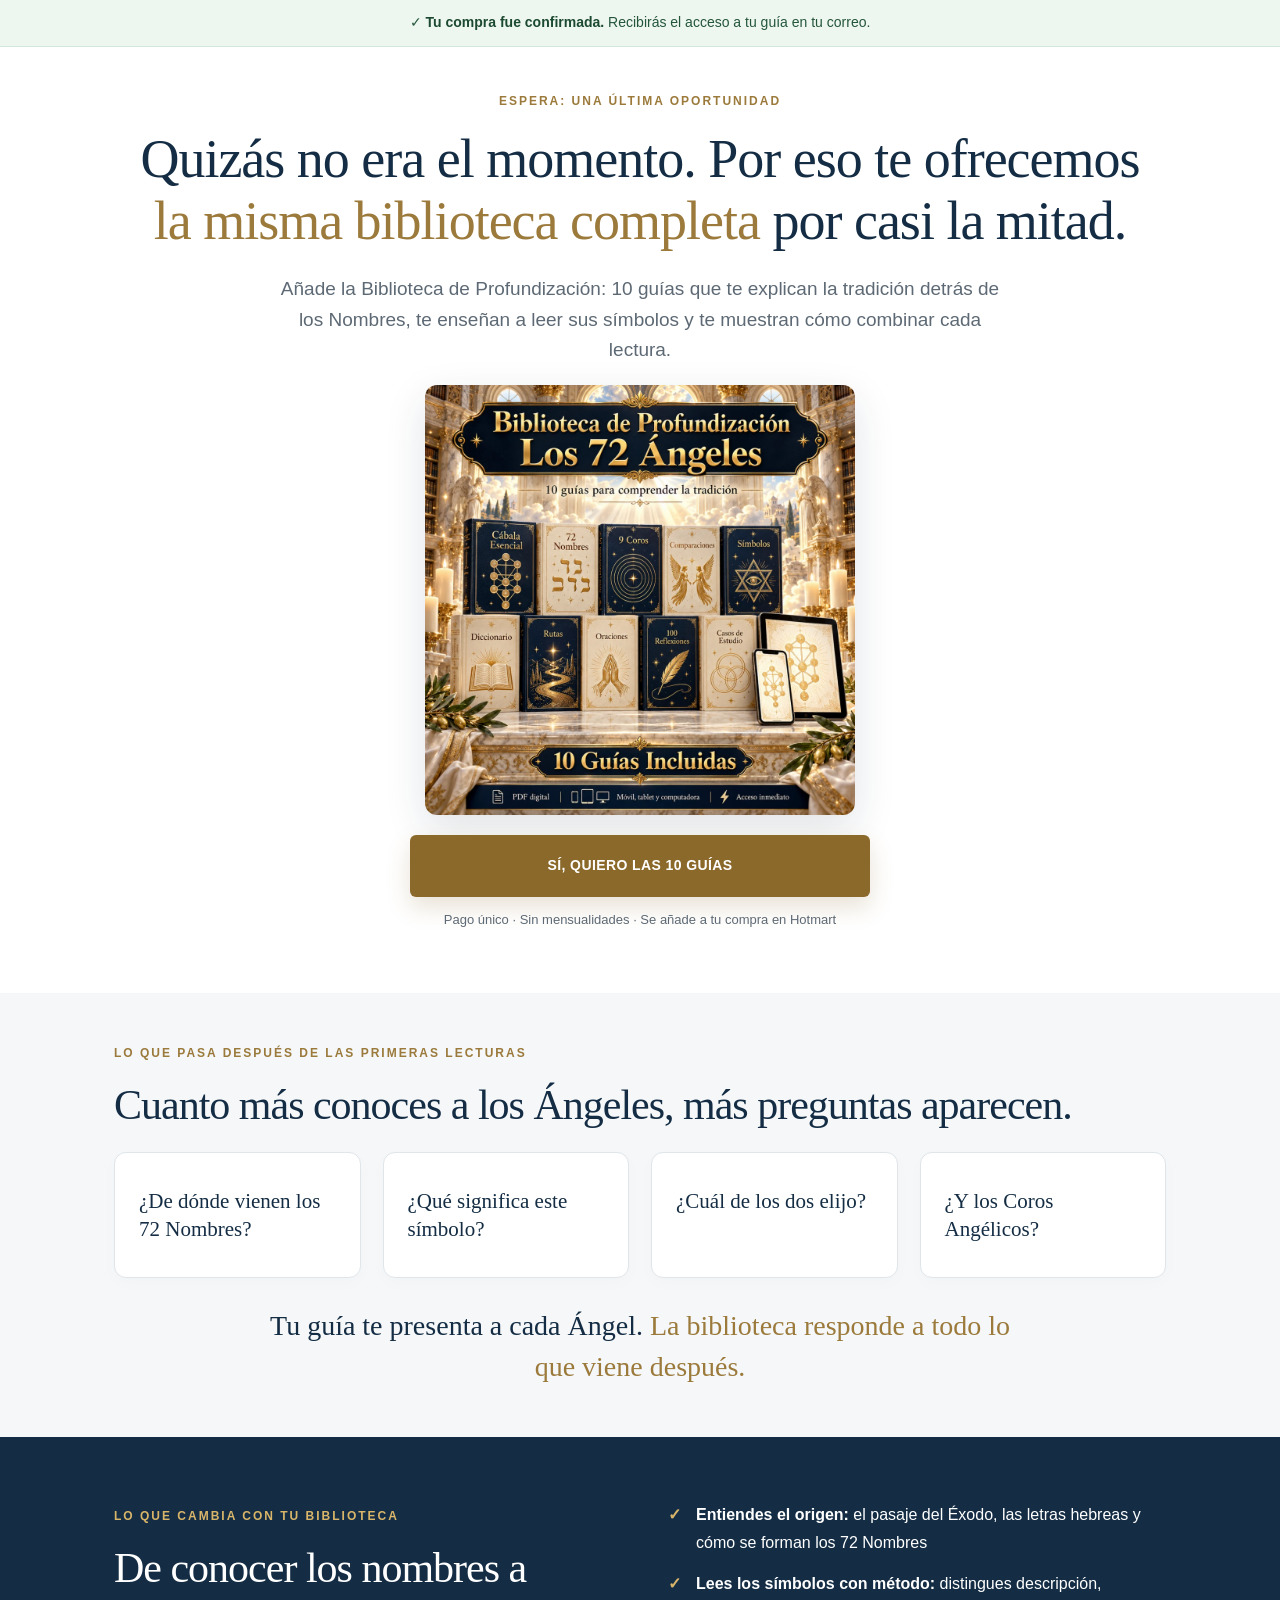
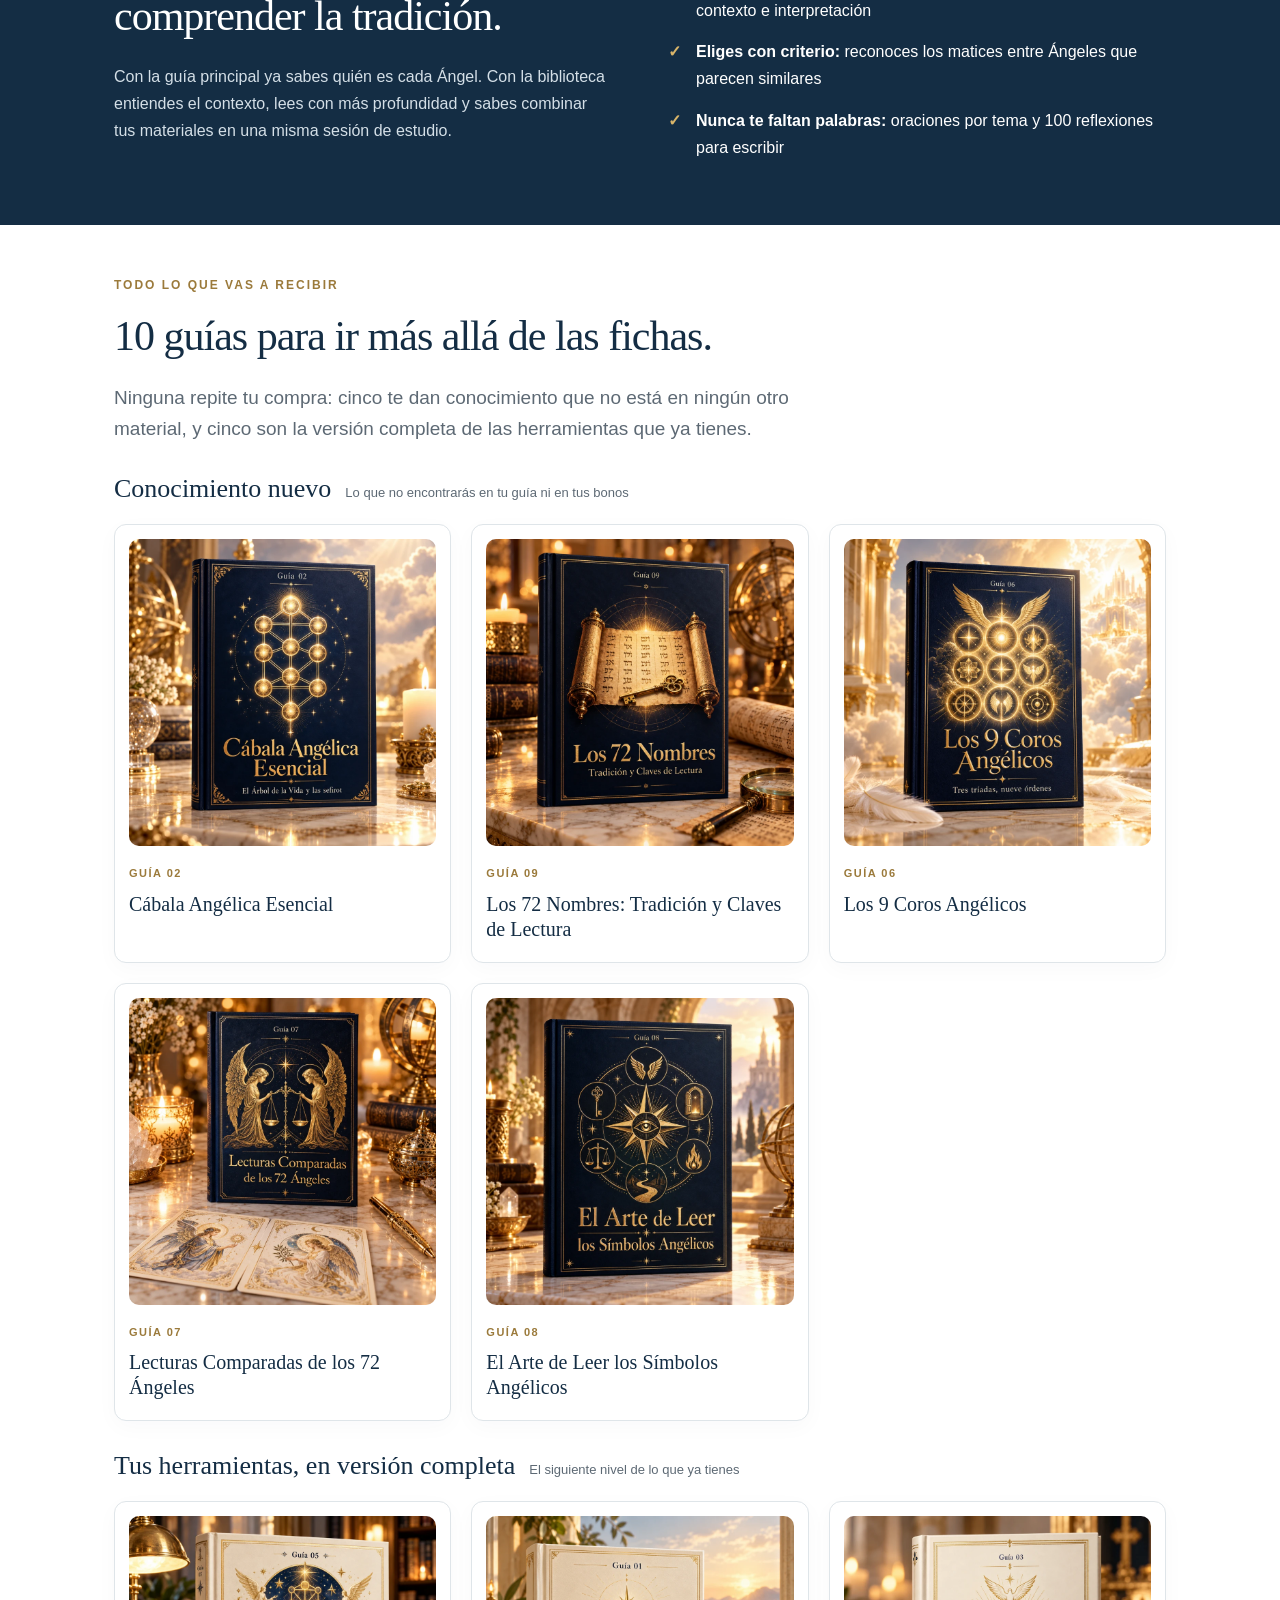
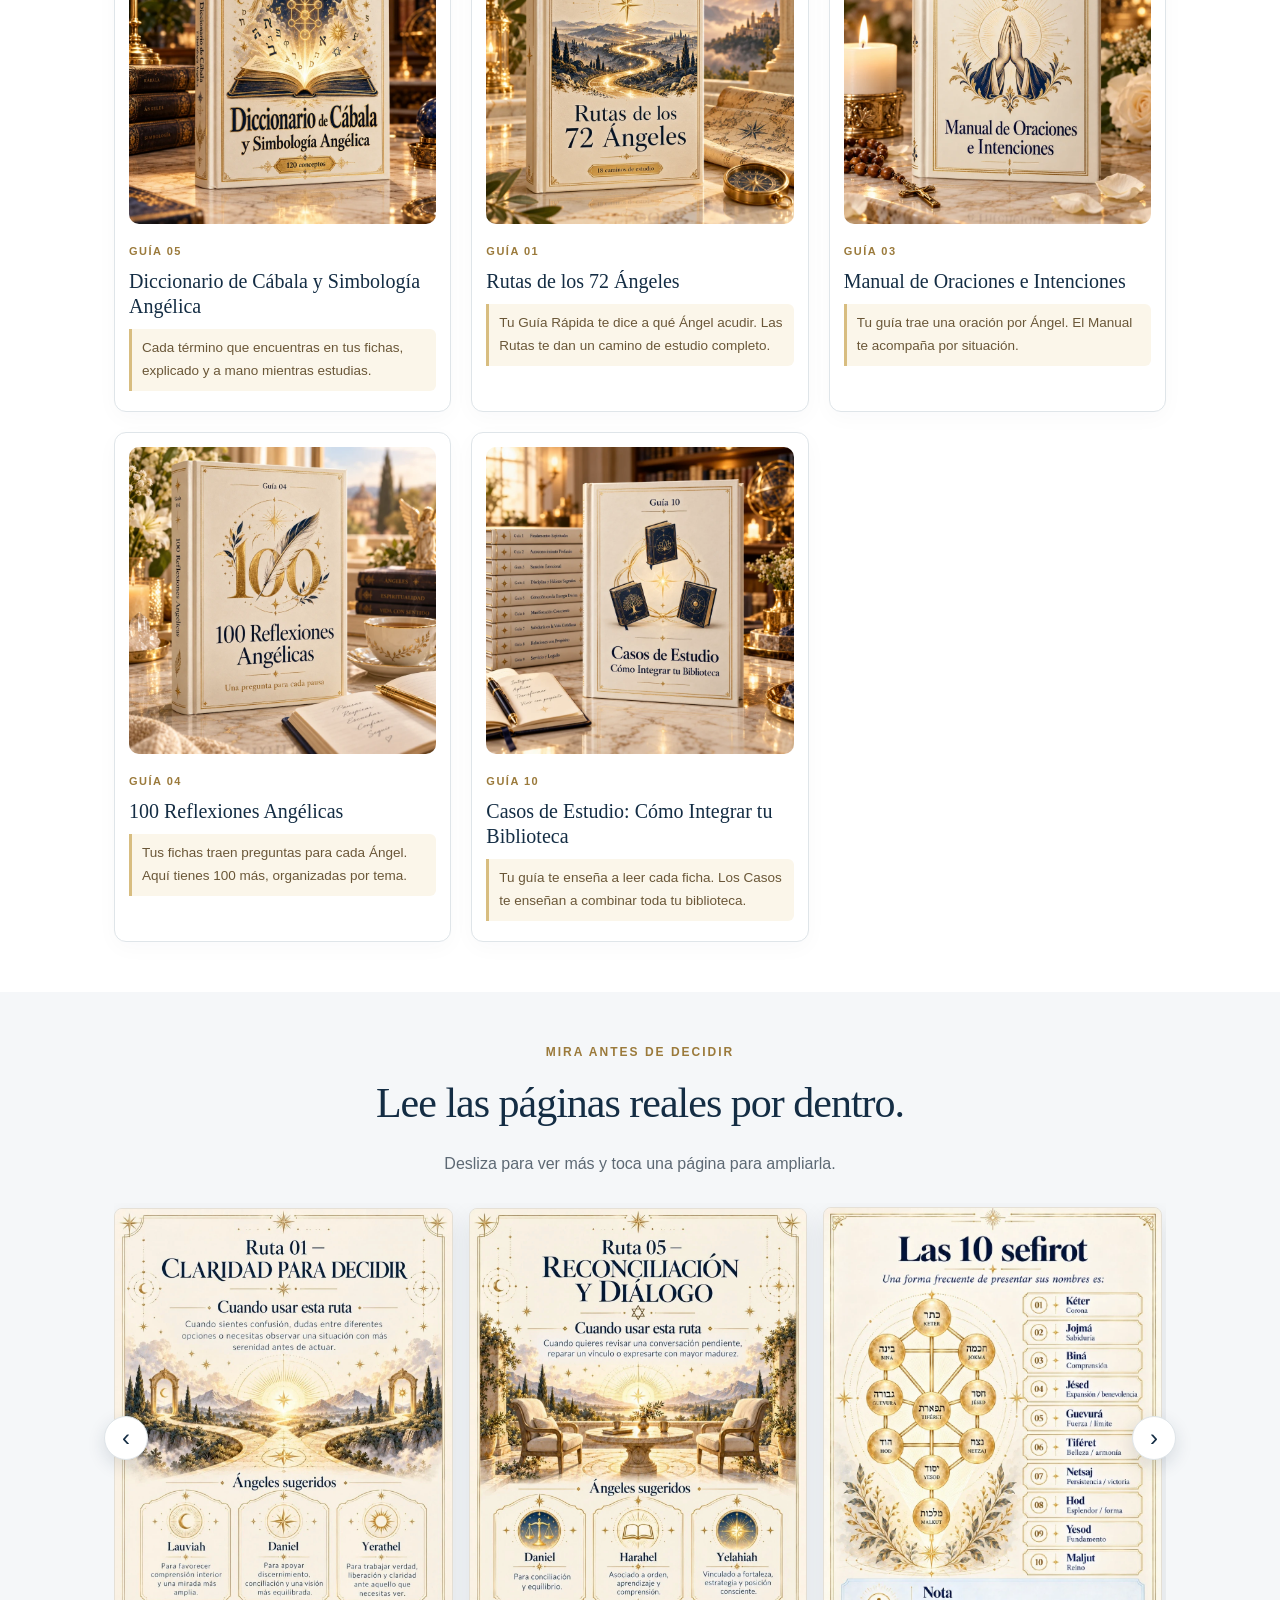
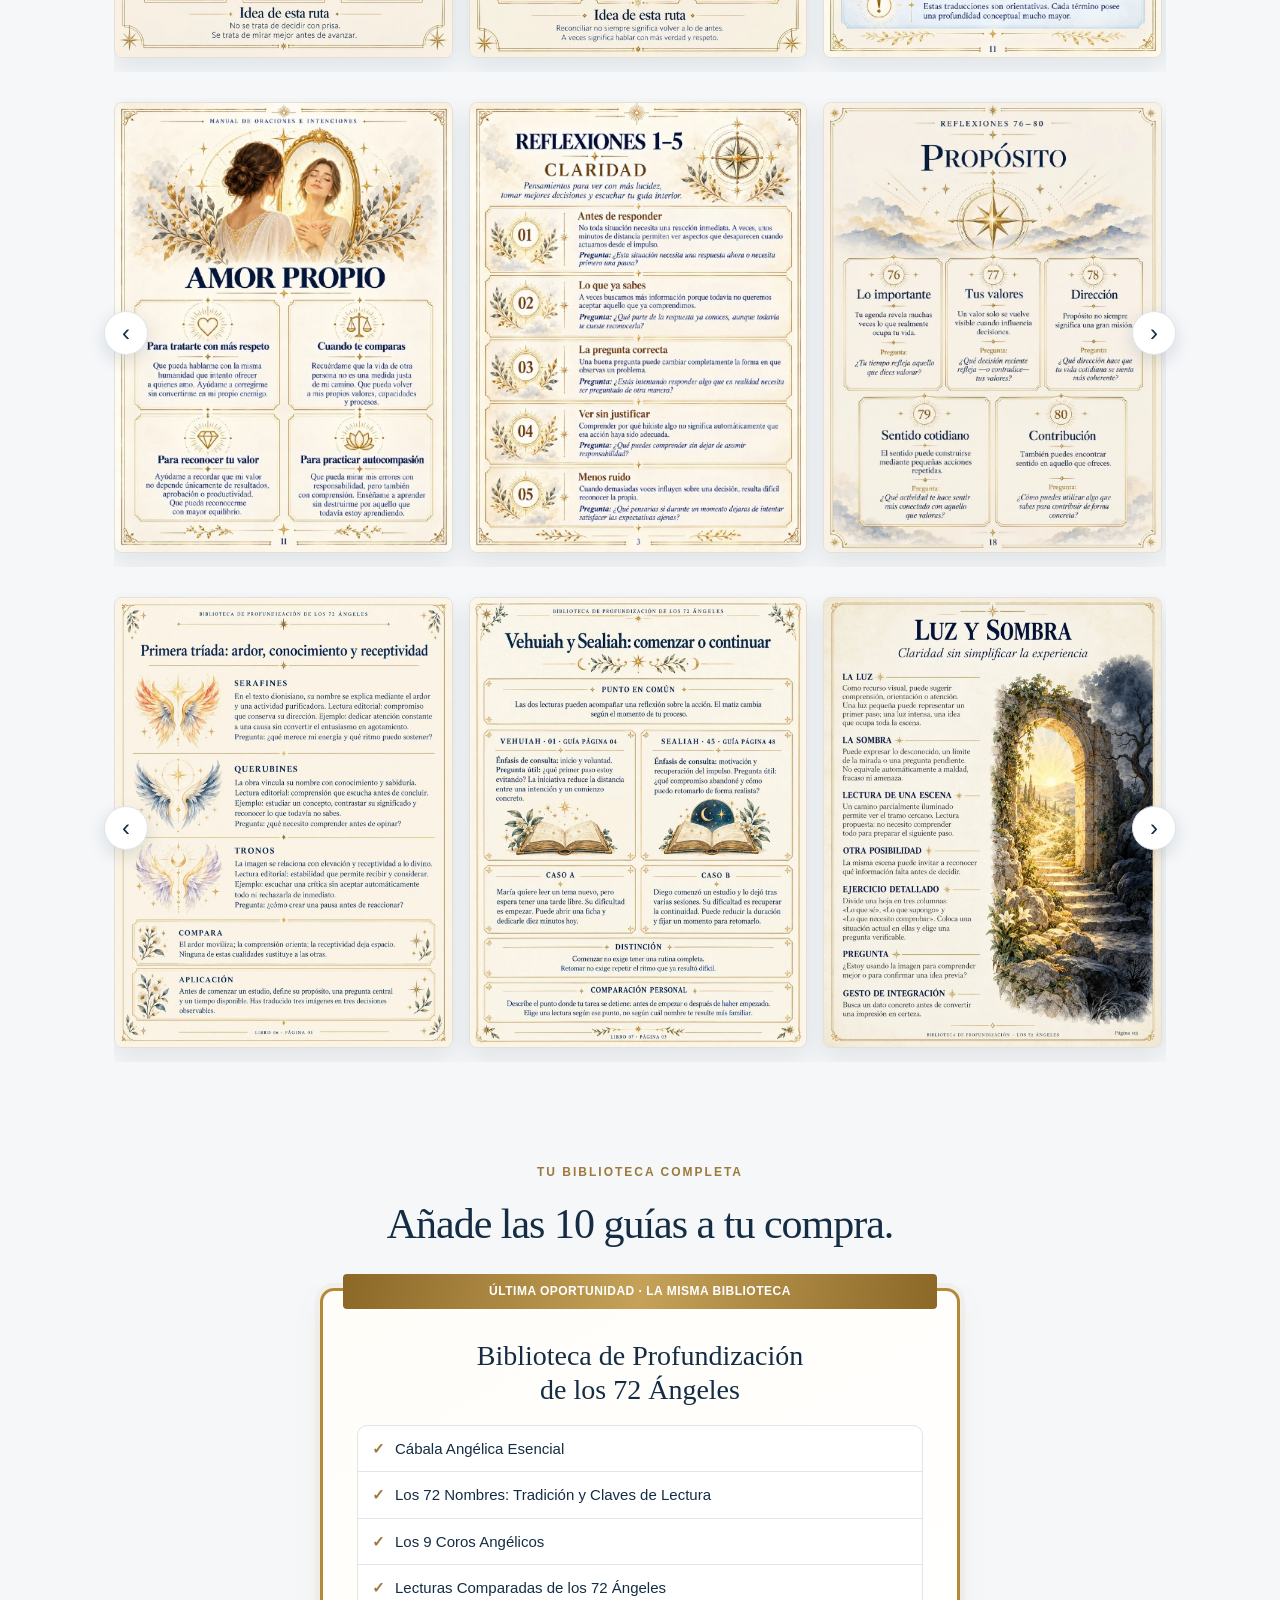
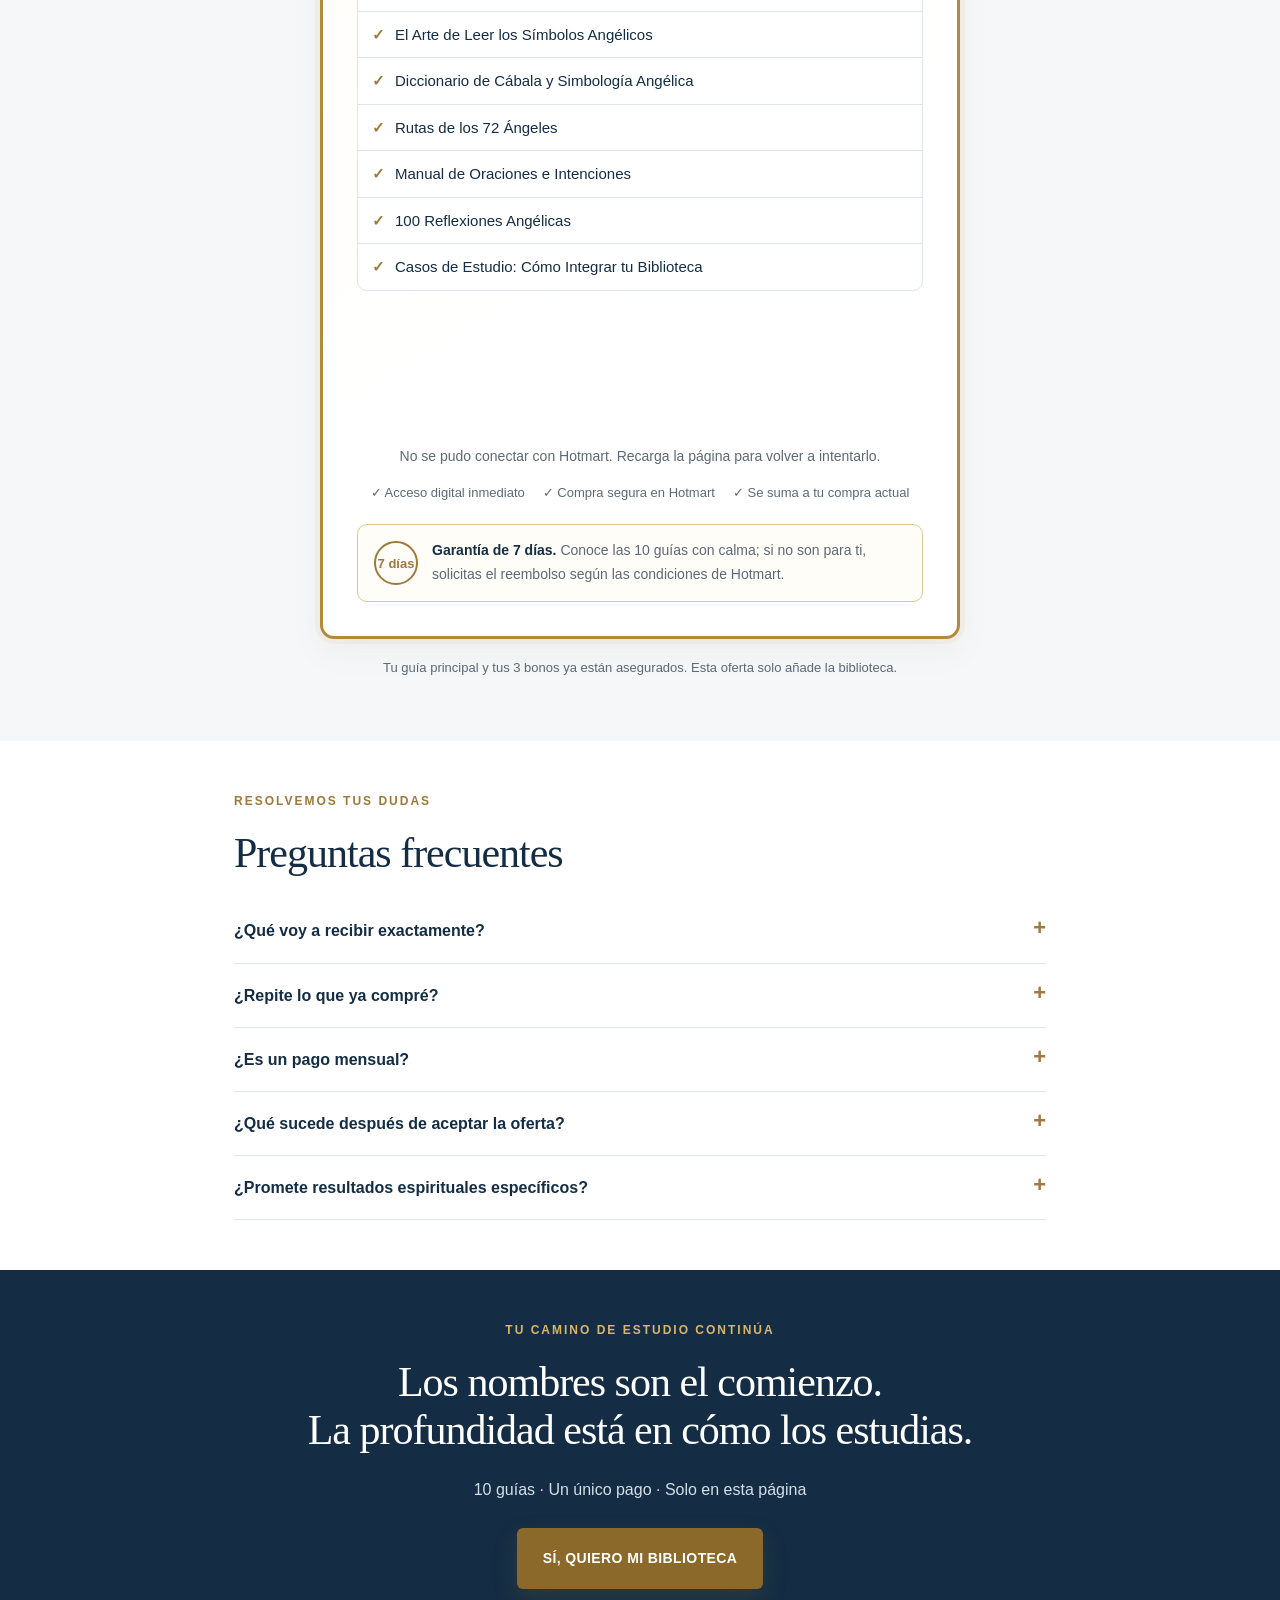
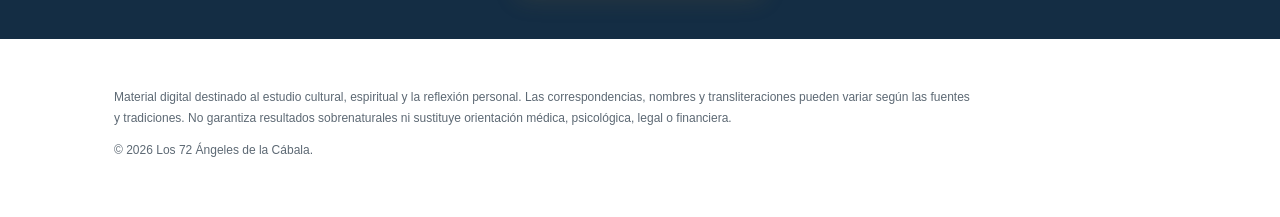
==== commit 71c1aa6b: "Imagens locais em 90%, guias em 1:1 grande, 3 carrosséis de amostras e caminhos absolutos Co-Authore" ====
--- a/downsell1/index.html
+++ b/downsell1/index.html
@@ -1 +1 @@
-<!doctype html> <html lang="es"> <head> <meta charset="utf-8"><link rel="preconnect" href="https://connect.facebook.net"><link rel="dns-prefetch" href="https://www.facebook.com"><link rel="preconnect" href="https://cdn.utmify.com.br"> <meta name="viewport" content="width=device-width,initial-scale=1"> <title>Última oportunidad · Biblioteca de Profundización</title> <meta name="description" content="Oferta exclusiva para quienes acaban de adquirir la guía de los 72 Ángeles: 10 guías de profundización."> <meta name="robots" content="noindex"> <link rel="preload" as="image" href="https://i.imgur.com/HX3aMEn.png" fetchpriority="high"> <script>!function(e,t,n,c,o,a,f){e.fbq||(o=e.fbq=function(){o.callMethod?o.callMethod.apply(o,arguments):o.queue.push(arguments)},e._fbq||(e._fbq=o),o.push=o,o.loaded=!0,o.version="2.0",o.queue=[],(a=t.createElement(n)).async=!0,a.src="https://connect.facebook.net/en_US/fbevents.js",(f=t.getElementsByTagName(n)[0]).parentNode.insertBefore(a,f))}(window,document,"script"),fbq("init","1791405689657118"),fbq("track","PageView")</script> <script src="https://cdn.utmify.com.br/scripts/pixel/pixel.js" async defer="defer"></script> <script src="https://cdn.utmify.com.br/scripts/utms/latest.js" data-utmify-prevent-xcod-sck data-utmify-prevent-subids async defer="defer"></script> <style>:root{--ink:#142d44;--ink-2:#1d3d5a;--muted:#5d6974;--gold:#9b7a3b;--gold-2:#b38a3a;--soft:#f5f7f9;--cream:#fffdf8;--line:#dfe5e9;--ok:#2f7a4f}*{box-sizing:border-box}html{scroll-behavior:smooth;scroll-padding-top:20px}body{margin:0;font:16px/1.7 Arial,sans-serif;color:var(--ink);background:#fff}img{display:block;max-width:100%;height:auto}a{color:inherit;text-decoration:none}button{font:inherit;cursor:pointer}:focus-visible{outline:3px solid var(--gold);outline-offset:4px}.wrap{max-width:1100px;margin:auto;padding:50px 24px}.narrow{max-width:780px}.center{text-align:center;margin-left:auto;margin-right:auto}.eyebrow{font-size:12px;letter-spacing:2px;font-weight:700;color:var(--gold);margin:0 0 18px}h1,h2{font-family:Georgia,serif;font-weight:400;letter-spacing:-1px;line-height:1.14;margin:0 0 22px;text-wrap:balance}h1{font-size:clamp(34px,4.6vw,54px)}h1 em{color:var(--gold);font-style:normal}h2{font-size:clamp(29px,3.4vw,42px)}h3{font-size:19px;line-height:1.35;margin:10px 0}p{color:var(--muted);margin:12px 0}.lead{font-size:19px;line-height:1.6}.soft{background:var(--soft)}.navy{background:var(--ink);color:#fff}.navy p{color:#d4dfe7}.navy h2{color:#fff}.navy .eyebrow{color:#d9b56a}.meta{font-size:13px;color:var(--muted)}.confirm{background:#eef6f0;border-bottom:1px solid #d3e6d9;color:#24563a;text-align:center;font-size:14px;padding:11px 16px}.confirm b{color:#1c4a30}.button{display:inline-block;border:0;border-radius:6px;background:#8b692b;color:#fff;padding:19px 26px;font-size:14px;font-weight:700;letter-spacing:.4px;text-align:center;transition:background .2s,transform .2s;box-shadow:0 10px 24px #8b692b33}.button:hover{background:#735321;transform:translateY(-2px)}.button.wide{width:100%;max-width:460px}.hero{text-align:center;padding-top:44px}.hero .lead{max-width:720px;margin:0 auto 10px}.hero-mockup{width:100%;max-width:430px;margin:20px auto 6px;border-radius:12px;box-shadow:0 14px 40px #142d4422}.anchor{display:flex;justify-content:center;align-items:baseline;gap:12px;flex-wrap:wrap;margin:18px 0 6px}.anchor s{color:#8a8f96;font-size:18px}.anchor strong{font:44px Georgia,serif;color:var(--ink)}.anchor span{font-size:13px;font-weight:700;color:#7a5b22;background:#f8efdc;border:1px solid #ecd9ae;padding:5px 11px;border-radius:40px}.hero .button{margin-top:14px}.grid{display:grid;gap:22px}.four{grid-template-columns:repeat(4,1fr)}.three{grid-template-columns:repeat(3,1fr)}.card{border:1px solid var(--line);border-radius:12px;background:#fff;padding:24px;box-shadow:0 5px 18px #142d4405}.card h3{font-family:Georgia,serif;font-size:21px;font-weight:400}.card p{font-size:15px}.statement{font-family:Georgia,serif;font-size:clamp(22px,2.6vw,28px);line-height:1.45;text-align:center;color:var(--ink);margin:28px auto 0;max-width:760px}.statement em{color:var(--gold);font-style:normal}.change{display:grid;grid-template-columns:1fr 1fr;gap:56px;align-items:center}.checks{list-style:none;padding:0;margin:0}.checks li{position:relative;padding-left:28px;margin:14px 0}.checks li:before{content:'✓';position:absolute;left:0;color:var(--gold);font-weight:700}.navy .checks li:before{color:#d9b56a}.navy .checks b{color:#fff}.group-title{display:flex;align-items:baseline;gap:14px;flex-wrap:wrap;margin:30px 0 4px}.group-title h3{font:26px Georgia,serif;margin:0}.group-title span{font-size:13px;color:var(--muted)}.guides{display:grid;grid-template-columns:repeat(2,1fr);gap:20px;margin-top:20px}.guide{display:grid;grid-template-columns:110px 1fr;gap:20px;border:1px solid var(--line);border-radius:12px;background:#fff;padding:18px;box-shadow:0 6px 22px #142d4407}.guide img{width:110px;aspect-ratio:3/4;object-fit:cover;border-radius:8px;background:var(--soft)}.guide small{font-size:11px;letter-spacing:1.5px;font-weight:700;color:var(--gold)}.guide h4{font:20px/1.25 Georgia,serif;margin:6px 0 6px}.guide p{font-size:14.5px;margin:6px 0}.guide ul{margin:8px 0 0;padding-left:18px;font-size:14px;color:var(--muted)}.guide li{margin:3px 0}.diff{margin-top:10px!important;font-size:13.5px!important;color:#6a5738!important;background:#fbf6ea;border-left:3px solid #d8bd80;padding:8px 10px;border-radius:0 6px 6px 0}.filter{display:flex;gap:8px;flex-wrap:wrap;justify-content:center;margin:26px 0 8px}.filter button{border:1px solid var(--line);background:#fff;color:var(--ink);padding:8px 14px;border-radius:40px;font-size:14px}.filter button.active{background:var(--ink);color:#fff;border-color:var(--ink)}.samples{display:grid;grid-template-columns:repeat(5,1fr);gap:16px;margin-top:22px}.sample{background:0 0;border:0;padding:0;text-align:left;color:var(--ink)}.sample img{width:100%;aspect-ratio:3/4;object-fit:cover;border:1px solid #e5e0d6;border-radius:6px;background:#fafafa;transition:transform .2s}.sample:hover img{transform:translateY(-4px)}.sample small{display:block;margin-top:9px;font-size:11px;color:var(--gold);letter-spacing:.5px}.sample b{display:block;font-size:14px;line-height:1.35;margin-top:2px}dialog{border:0;border-radius:10px;padding:46px 14px 14px;max-width:min(94vw,760px);width:100%;max-height:94vh;overflow:auto;color:var(--ink)}dialog::backdrop{background:#071d30d9}dialog img{width:100%;height:auto;border-radius:6px;background:var(--soft)}.modal-head{position:absolute;top:10px;left:16px;right:52px;font-size:13px;color:var(--muted);white-space:nowrap;overflow:hidden;text-overflow:ellipsis}.close{position:absolute;right:8px;top:4px;background:0 0;border:0;font-size:30px;line-height:1;color:var(--ink);padding:4px 8px}.modal-nav{display:flex;justify-content:space-between;align-items:center;margin-top:12px;font-size:14px;color:var(--muted)}.modal-nav button{border:1px solid var(--line);background:#fff;border-radius:40px;padding:8px 16px;color:var(--ink)}.step .num{display:inline-flex;width:40px;height:40px;border-radius:50%;align-items:center;justify-content:center;background:var(--ink);color:#fff;font:20px Georgia,serif}.offer{max-width:640px;margin:40px auto 0;border:3px solid var(--gold-2);border-radius:14px;background:linear-gradient(150deg,var(--cream),#fff 60%);padding:44px 34px 34px;position:relative;box-shadow:0 0 0 5px #caa65714,0 12px 32px #93702b12}.ribbon{position:absolute;top:-17px;left:20px;right:20px;background:linear-gradient(100deg,#8c6828,#c5a258,#8c6828);color:#fff;padding:7px 12px;border-radius:4px;font-size:12px;letter-spacing:.5px;text-align:center;font-weight:700}.offer h3{font:28px/1.2 Georgia,serif;text-align:center;margin:4px 0 18px}.stack{list-style:none;padding:0;margin:0 0 20px;border:1px solid var(--line);border-radius:10px;background:#fff}.stack li{padding:10px 14px;border-bottom:1px solid var(--line);font-size:15px;display:flex;gap:10px}.stack li:last-child{border-bottom:0}.stack li:before{content:'✓';color:var(--gold);font-weight:700}.price-box{text-align:center}.price-box s{color:#8a8f96;font-size:17px}.price-box .price{font:62px/1.1 Georgia,serif;color:var(--ink);margin:4px 0}.price-box .price small{font-size:24px;vertical-align:24px;margin-right:2px}.price-box .tag{display:inline-block;font-size:13px;font-weight:700;color:#7a5b22;background:#f8efdc;border:1px solid #ecd9ae;padding:5px 12px;border-radius:40px}#hotmart-sales-funnel{margin:22px 0 6px;min-height:120px}.widget-status{text-align:center;font-size:14px;color:var(--muted)}.trust{display:flex;justify-content:center;gap:8px 18px;flex-wrap:wrap;font-size:13px;color:var(--muted);margin-top:14px}.guarantee{display:flex;gap:14px;align-items:center;margin-top:20px;padding:14px 16px;border:1px solid #ddc894;border-radius:10px;background:#fffdf8;font-size:14px;color:var(--muted)}.guarantee .seal{flex:none;width:44px;height:44px;border-radius:50%;border:2px solid var(--gold);color:var(--gold);display:flex;align-items:center;justify-content:center;font:700 13px Arial}.guarantee strong{color:var(--ink)}.faq{max-width:860px}details{border-bottom:1px solid var(--line);padding:18px 0}summary{cursor:pointer;font-weight:600;list-style:none;display:flex;justify-content:space-between;gap:20px}summary::-webkit-details-marker{display:none}summary:after{content:'+';color:var(--gold);font-size:22px;line-height:1}details[open] summary:after{content:'−'}details p{padding-right:30px}.closing{text-align:center}.closing h2{max-width:760px;margin-left:auto;margin-right:auto}footer{max-width:1100px;margin:auto;padding:36px 24px 44px;font-size:12px;color:var(--muted)}footer p{font-size:12px;max-width:860px}@media(min-width:1000px){.guides{grid-template-columns:repeat(3,1fr)}.guide{grid-template-columns:90px 1fr;gap:14px}.guide img{width:90px}}@media(max-width:900px){.four{grid-template-columns:repeat(2,1fr)}.samples{grid-template-columns:repeat(3,1fr)}.change{grid-template-columns:1fr;gap:28px}.guides{grid-template-columns:1fr}}@media(max-width:650px){.wrap{padding:38px 20px}.hero{padding-top:30px}h1{font-size:33px;line-height:1.18}h2{font-size:28px}.lead{font-size:17px}.eyebrow{font-size:11px;letter-spacing:1.5px}.four,.three{grid-template-columns:1fr}.samples{grid-template-columns:repeat(2,1fr);gap:12px}.guide{grid-template-columns:96px 1fr;gap:14px;padding:14px}.guide img{width:96px}.offer{padding:40px 18px 24px}.button{width:100%}.anchor strong{font-size:38px}}@media(prefers-reduced-motion:reduce){html{scroll-behavior:auto}*{transition:none!important}}</style> </head> <body> <noscript><img height="1" width="1" style="display:none" alt="" src="https://www.facebook.com/tr?id=1791405689657118&ev=PageView&noscript=1"></noscript> <div class="confirm">✓ <b>Tu compra fue confirmada.</b> Recibirás el acceso a tu guía en tu correo.</div> <main> <section class="wrap hero"> <p class="eyebrow">ESPERA: UNA ÚLTIMA OPORTUNIDAD</p> <h1>Quizás no era el momento. Por eso te ofrecemos <em>la misma biblioteca completa</em> por casi la mitad.</h1> <p class="lead">Añade la Biblioteca de Profundización: 10 guías que te explican la tradición detrás de los Nombres, te enseñan a leer sus símbolos y te muestran cómo combinar cada lectura.</p> <img class="hero-mockup" src="https://i.imgur.com/HX3aMEn.png" alt="Biblioteca de Profundización con diez guías digitales" fetchpriority="high"> <a class="button wide" href="#oferta">SÍ, QUIERO LAS 10 GUÍAS</a> <p class="meta">Pago único · Sin mensualidades · Se añade a tu compra en Hotmart</p> </section> <section class="soft"><div class="wrap"> <p class="eyebrow">LO QUE PASA DESPUÉS DE LAS PRIMERAS LECTURAS</p> <h2>Cuanto más conoces a los Ángeles, más preguntas aparecen.</h2> <div class="grid four"> <article class="card"><h3>¿De dónde vienen los 72 Nombres?</h3></article> <article class="card"><h3>¿Qué significa este símbolo?</h3></article> <article class="card"><h3>¿Cuál de los dos elijo?</h3></article> <article class="card"><h3>¿Y los Coros Angélicos?</h3></article> </div> <p class="statement">Tu guía te presenta a cada Ángel. <em>La biblioteca responde a todo lo que viene después.</em></p> </div></section> <section class="navy"><div class="wrap change"> <div> <p class="eyebrow">LO QUE CAMBIA CON TU BIBLIOTECA</p> <h2>De conocer los nombres a comprender la tradición.</h2> <p>Con la guía principal ya sabes quién es cada Ángel. Con la biblioteca entiendes el contexto, lees con más profundidad y sabes combinar tus materiales en una misma sesión de estudio.</p> </div> <ul class="checks"> <li><b>Entiendes el origen:</b> el pasaje del Éxodo, las letras hebreas y cómo se forman los 72 Nombres</li> <li><b>Lees los símbolos con método:</b> distingues descripción, contexto e interpretación</li> <li><b>Eliges con criterio:</b> reconoces los matices entre Ángeles que parecen similares</li> <li><b>Nunca te faltan palabras:</b> oraciones por tema y 100 reflexiones para escribir</li> </ul> </div></section> <section class="wrap" id="coleccion"> <p class="eyebrow">TODO LO QUE VAS A RECIBIR</p> <h2>10 guías para ir más allá de las fichas.</h2> <p class="lead" style="max-width:740px">Ninguna repite tu compra: cinco te dan conocimiento que no está en ningún otro material, y cinco son la versión completa de las herramientas que ya tienes.</p> <div class="group-title"><h3>Conocimiento nuevo</h3><span>Lo que no encontrarás en tu guía ni en tus bonos</span></div> <div class="guides"> <article class="guide"><img src="https://i.imgur.com/znFjTha.png" loading="lazy" alt="Portada de Cábala Angélica Esencial"><div><small>GUÍA 02</small><h4>Cábala Angélica Esencial</h4></div></article> <article class="guide"><img src="https://i.imgur.com/tIEo6AM.png" loading="lazy" alt="Portada de Los 72 Nombres: Tradición y Claves de Lectura"><div><small>GUÍA 09</small><h4>Los 72 Nombres: Tradición y Claves de Lectura</h4></div></article> <article class="guide"><img src="https://i.imgur.com/9p71Nbq.png" loading="lazy" alt="Portada de Los 9 Coros Angélicos"><div><small>GUÍA 06</small><h4>Los 9 Coros Angélicos</h4></div></article> <article class="guide"><img src="https://i.imgur.com/huOm3Jh.png" loading="lazy" alt="Portada de Lecturas Comparadas de los 72 Ángeles"><div><small>GUÍA 07</small><h4>Lecturas Comparadas de los 72 Ángeles</h4></div></article> <article class="guide"><img src="https://i.imgur.com/LSuX988.png" loading="lazy" alt="Portada de El Arte de Leer los Símbolos Angélicos"><div><small>GUÍA 08</small><h4>El Arte de Leer los Símbolos Angélicos</h4></div></article> </div> <div class="group-title"><h3>Tus herramientas, en versión completa</h3><span>El siguiente nivel de lo que ya tienes</span></div> <div class="guides"> <article class="guide"><img src="https://i.imgur.com/enMp1EK.png" loading="lazy" alt="Portada de Diccionario de Cábala y Simbología Angélica"><div><small>GUÍA 05</small><h4>Diccionario de Cábala y Simbología Angélica</h4><p class="diff">Cada término que encuentras en tus fichas, explicado y a mano mientras estudias.</p></div></article> <article class="guide"><img src="https://i.imgur.com/3uzDsfP.png" loading="lazy" alt="Portada de Rutas de los 72 Ángeles"><div><small>GUÍA 01</small><h4>Rutas de los 72 Ángeles</h4><p class="diff">Tu Guía Rápida te dice a qué Ángel acudir. Las Rutas te dan un camino de estudio completo.</p></div></article> <article class="guide"><img src="https://i.imgur.com/A35Gde6.png" loading="lazy" alt="Portada de Manual de Oraciones e Intenciones"><div><small>GUÍA 03</small><h4>Manual de Oraciones e Intenciones</h4><p class="diff">Tu guía trae una oración por Ángel. El Manual te acompaña por situación.</p></div></article> <article class="guide"><img src="https://i.imgur.com/A2eNtIB.png" loading="lazy" alt="Portada de 100 Reflexiones Angélicas"><div><small>GUÍA 04</small><h4>100 Reflexiones Angélicas</h4><p class="diff">Tus fichas traen preguntas para cada Ángel. Aquí tienes 100 más, organizadas por tema.</p></div></article> <article class="guide"><img src="https://i.imgur.com/8VjfhIv.png" loading="lazy" alt="Portada de Casos de Estudio: Cómo Integrar tu Biblioteca"><div><small>GUÍA 10</small><h4>Casos de Estudio: Cómo Integrar tu Biblioteca</h4><p class="diff">Tu guía te enseña a leer cada ficha. Los Casos te enseñan a combinar toda tu biblioteca.</p></div></article> </div> </section> <section class="soft" id="muestras"><div class="wrap"> <p class="eyebrow center" style="text-align:center">MIRA ANTES DE DECIDIR</p> <h2 class="center" style="text-align:center">Lee las páginas reales por dentro.</h2> <p class="center" style="text-align:center;max-width:640px">15 páginas reales de las 10 guías de la biblioteca. Toca una para leerla completa.</p> <div class="samples" id="samples"></div> </div></section> <section class="soft" id="oferta"><div class="wrap"> <p class="eyebrow center" style="text-align:center">TU BIBLIOTECA COMPLETA</p> <h2 class="center" style="text-align:center">Añade las 10 guías a tu compra.</h2> <div class="offer"> <div class="ribbon">ÚLTIMA OPORTUNIDAD · LA MISMA BIBLIOTECA</div> <h3>Biblioteca de Profundización<br>de los 72 Ángeles</h3> <ul class="stack"> <li>Cábala Angélica Esencial</li> <li>Los 72 Nombres: Tradición y Claves de Lectura</li> <li>Los 9 Coros Angélicos</li> <li>Lecturas Comparadas de los 72 Ángeles</li> <li>El Arte de Leer los Símbolos Angélicos</li> <li>Diccionario de Cábala y Simbología Angélica</li> <li>Rutas de los 72 Ángeles</li> <li>Manual de Oraciones e Intenciones</li> <li>100 Reflexiones Angélicas</li> <li>Casos de Estudio: Cómo Integrar tu Biblioteca</li> </ul> <div id="hotmart-sales-funnel"></div> <p class="widget-status" id="widget-status" role="status">Cargando tu oferta en Hotmart…</p> <div class="trust"><span>✓ Acceso digital inmediato</span><span>✓ Compra segura en Hotmart</span><span>✓ Se suma a tu compra actual</span></div> <div class="guarantee"><span class="seal">7 días</span><div><strong>Garantía de 7 días.</strong> Conoce las 10 guías con calma; si no son para ti, solicitas el reembolso según las condiciones de Hotmart.</div></div> </div> <p class="meta center" style="text-align:center;margin-top:18px">Tu guía principal y tus 3 bonos ya están asegurados. Esta oferta solo añade la biblioteca.</p> </div></section> <section class="wrap faq"> <p class="eyebrow">RESOLVEMOS TUS DUDAS</p> <h2>Preguntas frecuentes</h2> <details><summary>¿Qué voy a recibir exactamente?</summary><p>Las 10 guías digitales en PDF descritas en esta página: Cábala Angélica Esencial, Los 72 Nombres, Los 9 Coros, Lecturas Comparadas, Símbolos, Diccionario, Rutas, Manual de Oraciones, 100 Reflexiones y Casos de Estudio.</p></details> <details><summary>¿Repite lo que ya compré?</summary><p>No. Cinco guías traen temas que no están en tu guía ni en tus bonos, y las otras cinco llevan más lejos lo que ya tienes: por ejemplo, tu guía trae una oración por Ángel y el Manual te acompaña con oraciones por situación.</p></details> <details><summary>¿Es un pago mensual?</summary><p>No. Es un único pago, sin mensualidades.</p></details> <details><summary>¿Qué sucede después de aceptar la oferta?</summary><p>Hotmart la añade a tu compra y te envía las instrucciones de acceso por correo, junto con las de tu guía principal.</p></details> <details><summary>¿Promete resultados espirituales específicos?</summary><p>No. Es un material de estudio y reflexión personal; sus prácticas y lecturas simbólicas no garantizan acontecimientos ni resultados sobrenaturales.</p></details> </section> <section class="navy closing"><div class="wrap"> <p class="eyebrow">TU CAMINO DE ESTUDIO CONTINÚA</p> <h2>Los nombres son el comienzo.<br>La profundidad está en cómo los estudias.</h2> <p>10 guías · Un único pago · Solo en esta página</p> <a class="button" href="#oferta" style="margin-top:12px">SÍ, QUIERO MI BIBLIOTECA</a> </div></section> </main> <footer> <p>Material digital destinado al estudio cultural, espiritual y la reflexión personal. Las correspondencias, nombres y transliteraciones pueden variar según las fuentes y tradiciones. No garantiza resultados sobrenaturales ni sustituye orientación médica, psicológica, legal o financiera.</p> <p>© 2026 Los 72 Ángeles de la Cábala.</p> </footer> <dialog id="viewer" aria-label="Página ampliada"> <div class="modal-head" id="modal-book"></div> <button class="close" type="button" id="close" aria-label="Cerrar">×</button> <img id="modal-img" alt=""> <div class="modal-nav"><button type="button" id="prev">← Anterior</button><span id="modal-count"></span><button type="button" id="next">Siguiente →</button></div> </dialog> <script>!function(){function e(e){return"../upsell/assets/"+e}var t=[[1,5,"Rutas de los 72 Ángeles","Ruta 01: Claridad para decidir"],[1,13,"Rutas de los 72 Ángeles","Ruta 05: Reconciliación y diálogo"],[2,11,"Cábala Angélica Esencial","Las 10 sefirot"],[2,14,"Cábala Angélica Esencial","Jésed y Guevurá"],[3,4,"Manual de Oraciones e Intenciones","Una oración en cinco movimientos"],[3,11,"Manual de Oraciones e Intenciones","Amor propio"],[4,3,"100 Reflexiones Angélicas","Reflexiones 1 a 5: claridad"],[4,18,"100 Reflexiones Angélicas","Propósito"],[5,3,"Diccionario de Cábala","Conceptos de la A"],[5,17,"Diccionario de Cábala","Símbolos de camino"],[6,3,"Los 9 Coros Angélicos","Primera tríada"],[7,3,"Lecturas Comparadas","Vehuiah y Sealiah: comenzar o continuar"],[8,3,"Símbolos Angélicos","Luz y sombra"],[9,2,"Los 72 Nombres","El pasaje de partida"],[10,3,"Casos de Estudio","Caso 1: comenzar sin saturarse"]],n=document.getElementById("samples"),o=document.getElementById("viewer"),a=0,c=[];function l(o){n.innerHTML="",c=[],t.forEach(function(t,a){if("all"===o||String(t[0])===o){c.push(a);var l=document.createElement("button");l.type="button",l.className="sample",l.setAttribute("aria-label","Ampliar: "+t[3]),l.innerHTML='<img loading="lazy" width="600" height="800" alt=""><small>GUÍA '+t[0]+" · PÁGINA "+t[1]+"</small><b></b>",l.querySelector("img").src=e("sample-"+t[0]+"-"+t[1]+"-thumb.webp"),l.querySelector("img").alt=t[3],l.querySelector("b").textContent=t[3],l.onclick=function(){i(c.indexOf(a))},n.appendChild(l)}})}function i(n){a=(n+c.length)%c.length;var l=t[c[a]],i=document.getElementById("modal-img");i.src=e("sample-"+l[0]+"-"+l[1]+".webp"),i.alt=l[3],document.getElementById("modal-book").textContent=l[2]+" · Página "+l[1],document.getElementById("modal-count").textContent=a+1+" / "+c.length,o.open||o.showModal(),o.scrollTop=0}document.querySelectorAll(".filter button").forEach(function(e){e.onclick=function(){document.querySelector(".filter .active").classList.remove("active"),e.classList.add("active"),l(e.dataset.filter)}}),document.getElementById("close").onclick=function(){o.close()},document.getElementById("prev").onclick=function(){i(a-1)},document.getElementById("next").onclick=function(){i(a+1)},o.addEventListener("click",function(e){e.target===o&&o.close()}),o.addEventListener("keydown",function(e){"ArrowRight"===e.key&&i(a+1),"ArrowLeft"===e.key&&i(a-1)}),l("all");var r=document.getElementById("hotmart-sales-funnel"),s=document.getElementById("widget-status"),d=!1;var u=document.createElement("script");u.src="https://checkout.hotmart.com/lib/hotmart-checkout-elements.js",u.async=!0,u.onload=function(){if(!d&&window.checkoutElements)try{window.checkoutElements.init("salesFunnel").mount("#hotmart-sales-funnel"),d=!0}catch(e){s.textContent="No se pudo cargar la oferta. Intenta recargar esta página desde tu compra."}},u.onerror=function(){s.textContent="No se pudo conectar con Hotmart. Recarga la página para volver a intentarlo."},document.body.appendChild(u),new MutationObserver(function(){r.children.length&&(s.hidden=!0)}).observe(r,{childList:!0}),setTimeout(function(){r.children.length||(s.textContent="Esta oferta se activa al llegar desde tu compra en Hotmart. Si ya compraste, vuelve al enlace de continuación de tu compra.")},12e3)}()</script> </body> </html> +<!doctype html> <html lang="es"> <head> <meta charset="utf-8"><link rel="preconnect" href="https://connect.facebook.net"><link rel="dns-prefetch" href="https://www.facebook.com"><link rel="preconnect" href="https://cdn.utmify.com.br"> <meta name="viewport" content="width=device-width,initial-scale=1"> <title>Última oportunidad · Biblioteca de Profundización</title> <meta name="description" content="Oferta exclusiva para quienes acaban de adquirir la guía de los 72 Ángeles: 10 guías de profundización."> <meta name="robots" content="noindex"> <link rel="preload" as="image" href="/upsell/assets/mockup.webp" fetchpriority="high"> <script>!function(e,t,n,c,o,a,f){e.fbq||(o=e.fbq=function(){o.callMethod?o.callMethod.apply(o,arguments):o.queue.push(arguments)},e._fbq||(e._fbq=o),o.push=o,o.loaded=!0,o.version="2.0",o.queue=[],(a=t.createElement(n)).async=!0,a.src="https://connect.facebook.net/en_US/fbevents.js",(f=t.getElementsByTagName(n)[0]).parentNode.insertBefore(a,f))}(window,document,"script"),fbq("init","1791405689657118"),fbq("track","PageView")</script> <script src="https://cdn.utmify.com.br/scripts/pixel/pixel.js" async defer="defer"></script> <script src="https://cdn.utmify.com.br/scripts/utms/latest.js" data-utmify-prevent-xcod-sck data-utmify-prevent-subids async defer="defer"></script> <style>:root{--ink:#142d44;--ink-2:#1d3d5a;--muted:#5d6974;--gold:#9b7a3b;--gold-2:#b38a3a;--soft:#f5f7f9;--cream:#fffdf8;--line:#dfe5e9;--ok:#2f7a4f}*{box-sizing:border-box}html{scroll-behavior:smooth;scroll-padding-top:20px}body{margin:0;font:16px/1.7 Arial,sans-serif;color:var(--ink);background:#fff}img{display:block;max-width:100%;height:auto}a{color:inherit;text-decoration:none}button{font:inherit;cursor:pointer}:focus-visible{outline:3px solid var(--gold);outline-offset:4px}.wrap{max-width:1100px;margin:auto;padding:50px 24px}.narrow{max-width:780px}.center{text-align:center;margin-left:auto;margin-right:auto}.eyebrow{font-size:12px;letter-spacing:2px;font-weight:700;color:var(--gold);margin:0 0 18px}h1,h2{font-family:Georgia,serif;font-weight:400;letter-spacing:-1px;line-height:1.14;margin:0 0 22px;text-wrap:balance}h1{font-size:clamp(34px,4.6vw,54px)}h1 em{color:var(--gold);font-style:normal}h2{font-size:clamp(29px,3.4vw,42px)}h3{font-size:19px;line-height:1.35;margin:10px 0}p{color:var(--muted);margin:12px 0}.lead{font-size:19px;line-height:1.6}.soft{background:var(--soft)}.navy{background:var(--ink);color:#fff}.navy p{color:#d4dfe7}.navy h2{color:#fff}.navy .eyebrow{color:#d9b56a}.meta{font-size:13px;color:var(--muted)}.confirm{background:#eef6f0;border-bottom:1px solid #d3e6d9;color:#24563a;text-align:center;font-size:14px;padding:11px 16px}.confirm b{color:#1c4a30}.button{display:inline-block;border:0;border-radius:6px;background:#8b692b;color:#fff;padding:19px 26px;font-size:14px;font-weight:700;letter-spacing:.4px;text-align:center;transition:background .2s,transform .2s;box-shadow:0 10px 24px #8b692b33}.button:hover{background:#735321;transform:translateY(-2px)}.button.wide{width:100%;max-width:460px}.hero{text-align:center;padding-top:44px}.hero .lead{max-width:720px;margin:0 auto 10px}.hero-mockup{width:100%;max-width:430px;margin:20px auto 6px;border-radius:12px;box-shadow:0 14px 40px #142d4422}.anchor{display:flex;justify-content:center;align-items:baseline;gap:12px;flex-wrap:wrap;margin:18px 0 6px}.anchor s{color:#8a8f96;font-size:18px}.anchor strong{font:44px Georgia,serif;color:var(--ink)}.anchor span{font-size:13px;font-weight:700;color:#7a5b22;background:#f8efdc;border:1px solid #ecd9ae;padding:5px 11px;border-radius:40px}.hero .button{margin-top:14px}.grid{display:grid;gap:22px}.four{grid-template-columns:repeat(4,1fr)}.three{grid-template-columns:repeat(3,1fr)}.card{border:1px solid var(--line);border-radius:12px;background:#fff;padding:24px;box-shadow:0 5px 18px #142d4405}.card h3{font-family:Georgia,serif;font-size:21px;font-weight:400}.card p{font-size:15px}.statement{font-family:Georgia,serif;font-size:clamp(22px,2.6vw,28px);line-height:1.45;text-align:center;color:var(--ink);margin:28px auto 0;max-width:760px}.statement em{color:var(--gold);font-style:normal}.change{display:grid;grid-template-columns:1fr 1fr;gap:56px;align-items:center}.checks{list-style:none;padding:0;margin:0}.checks li{position:relative;padding-left:28px;margin:14px 0}.checks li:before{content:'✓';position:absolute;left:0;color:var(--gold);font-weight:700}.navy .checks li:before{color:#d9b56a}.navy .checks b{color:#fff}.group-title{display:flex;align-items:baseline;gap:14px;flex-wrap:wrap;margin:30px 0 4px}.group-title h3{font:26px Georgia,serif;margin:0}.group-title span{font-size:13px;color:var(--muted)}.guides{display:grid;grid-template-columns:repeat(2,1fr);gap:20px;margin-top:20px}.guide{display:grid;grid-template-columns:110px 1fr;gap:20px;border:1px solid var(--line);border-radius:12px;background:#fff;padding:18px;box-shadow:0 6px 22px #142d4407}.guide img{width:110px;aspect-ratio:3/4;object-fit:cover;border-radius:8px;background:var(--soft)}.guide small{font-size:11px;letter-spacing:1.5px;font-weight:700;color:var(--gold)}.guide h4{font:20px/1.25 Georgia,serif;margin:6px 0 6px}.guide p{font-size:14.5px;margin:6px 0}.guide ul{margin:8px 0 0;padding-left:18px;font-size:14px;color:var(--muted)}.guide li{margin:3px 0}.diff{margin-top:10px!important;font-size:13.5px!important;color:#6a5738!important;background:#fbf6ea;border-left:3px solid #d8bd80;padding:8px 10px;border-radius:0 6px 6px 0}.filter{display:flex;gap:8px;flex-wrap:wrap;justify-content:center;margin:26px 0 8px}.filter button{border:1px solid var(--line);background:#fff;color:var(--ink);padding:8px 14px;border-radius:40px;font-size:14px}.filter button.active{background:var(--ink);color:#fff;border-color:var(--ink)}.samples{display:grid;grid-template-columns:repeat(5,1fr);gap:16px;margin-top:22px}.sample{background:0 0;border:0;padding:0;text-align:left;color:var(--ink)}.sample img{width:100%;aspect-ratio:3/4;object-fit:cover;border:1px solid #e5e0d6;border-radius:6px;background:#fafafa;transition:transform .2s}.sample:hover img{transform:translateY(-4px)}.sample small{display:block;margin-top:9px;font-size:11px;color:var(--gold);letter-spacing:.5px}.sample b{display:block;font-size:14px;line-height:1.35;margin-top:2px}dialog{border:0;border-radius:10px;padding:46px 14px 14px;max-width:min(94vw,760px);width:100%;max-height:94vh;overflow:auto;color:var(--ink)}dialog::backdrop{background:#071d30d9}dialog img{width:100%;height:auto;border-radius:6px;background:var(--soft)}.modal-head{position:absolute;top:10px;left:16px;right:52px;font-size:13px;color:var(--muted);white-space:nowrap;overflow:hidden;text-overflow:ellipsis}.close{position:absolute;right:8px;top:4px;background:0 0;border:0;font-size:30px;line-height:1;color:var(--ink);padding:4px 8px}.modal-nav{display:flex;justify-content:space-between;align-items:center;margin-top:12px;font-size:14px;color:var(--muted)}.modal-nav button{border:1px solid var(--line);background:#fff;border-radius:40px;padding:8px 16px;color:var(--ink)}.step .num{display:inline-flex;width:40px;height:40px;border-radius:50%;align-items:center;justify-content:center;background:var(--ink);color:#fff;font:20px Georgia,serif}.offer{max-width:640px;margin:40px auto 0;border:3px solid var(--gold-2);border-radius:14px;background:linear-gradient(150deg,var(--cream),#fff 60%);padding:44px 34px 34px;position:relative;box-shadow:0 0 0 5px #caa65714,0 12px 32px #93702b12}.ribbon{position:absolute;top:-17px;left:20px;right:20px;background:linear-gradient(100deg,#8c6828,#c5a258,#8c6828);color:#fff;padding:7px 12px;border-radius:4px;font-size:12px;letter-spacing:.5px;text-align:center;font-weight:700}.offer h3{font:28px/1.2 Georgia,serif;text-align:center;margin:4px 0 18px}.stack{list-style:none;padding:0;margin:0 0 20px;border:1px solid var(--line);border-radius:10px;background:#fff}.stack li{padding:10px 14px;border-bottom:1px solid var(--line);font-size:15px;display:flex;gap:10px}.stack li:last-child{border-bottom:0}.stack li:before{content:'✓';color:var(--gold);font-weight:700}.price-box{text-align:center}.price-box s{color:#8a8f96;font-size:17px}.price-box .price{font:62px/1.1 Georgia,serif;color:var(--ink);margin:4px 0}.price-box .price small{font-size:24px;vertical-align:24px;margin-right:2px}.price-box .tag{display:inline-block;font-size:13px;font-weight:700;color:#7a5b22;background:#f8efdc;border:1px solid #ecd9ae;padding:5px 12px;border-radius:40px}#hotmart-sales-funnel{margin:22px 0 6px;min-height:120px}.widget-status{text-align:center;font-size:14px;color:var(--muted)}.trust{display:flex;justify-content:center;gap:8px 18px;flex-wrap:wrap;font-size:13px;color:var(--muted);margin-top:14px}.guarantee{display:flex;gap:14px;align-items:center;margin-top:20px;padding:14px 16px;border:1px solid #ddc894;border-radius:10px;background:#fffdf8;font-size:14px;color:var(--muted)}.guarantee .seal{flex:none;width:44px;height:44px;border-radius:50%;border:2px solid var(--gold);color:var(--gold);display:flex;align-items:center;justify-content:center;font:700 13px Arial}.guarantee strong{color:var(--ink)}.faq{max-width:860px}details{border-bottom:1px solid var(--line);padding:18px 0}summary{cursor:pointer;font-weight:600;list-style:none;display:flex;justify-content:space-between;gap:20px}summary::-webkit-details-marker{display:none}summary:after{content:'+';color:var(--gold);font-size:22px;line-height:1}details[open] summary:after{content:'−'}details p{padding-right:30px}.closing{text-align:center}.closing h2{max-width:760px;margin-left:auto;margin-right:auto}footer{max-width:1100px;margin:auto;padding:36px 24px 44px;font-size:12px;color:var(--muted)}footer p{font-size:12px;max-width:860px}@media(min-width:1000px){.guides{grid-template-columns:repeat(3,1fr)}.guide{grid-template-columns:90px 1fr;gap:14px}.guide img{width:90px}}@media(max-width:900px){.four{grid-template-columns:repeat(2,1fr)}.samples{grid-template-columns:repeat(3,1fr)}.change{grid-template-columns:1fr;gap:28px}.guides{grid-template-columns:1fr}}@media(max-width:650px){.wrap{padding:38px 20px}.hero{padding-top:30px}h1{font-size:33px;line-height:1.18}h2{font-size:28px}.lead{font-size:17px}.eyebrow{font-size:11px;letter-spacing:1.5px}.four,.three{grid-template-columns:1fr}.samples{grid-template-columns:repeat(2,1fr);gap:12px}.guide{grid-template-columns:96px 1fr;gap:14px;padding:14px}.guide img{width:96px}.offer{padding:40px 18px 24px}.button{width:100%}.anchor strong{font-size:38px}}.guide{display:flex!important;flex-direction:column;gap:12px!important;padding:14px!important}.guide img{width:100%!important;height:auto;aspect-ratio:1/1;object-fit:cover;border-radius:10px}@media(min-width:1000px){.guides{grid-template-columns:repeat(3,1fr)!important}}@media(max-width:650px){.guides{grid-template-columns:1fr!important}}.carousel{position:relative;margin-top:26px}.track{display:flex;gap:16px;overflow-x:auto;scroll-snap-type:x mandatory;padding:4px 2px 14px;scrollbar-width:none}.track::-webkit-scrollbar{display:none}.slide{flex:0 0 calc((100% - 32px)/ 3);scroll-snap-align:start;background:0 0;border:0;padding:0;cursor:zoom-in}.slide img{width:100%;height:auto;border-radius:8px;border:1px solid #e5e0d6;box-shadow:0 10px 26px #142d4418;background:#fafafa}.cnav{position:absolute;top:50%;transform:translateY(-50%);width:44px;height:44px;border-radius:50%;border:1px solid var(--line);background:#fff;color:var(--ink);font-size:24px;line-height:1;box-shadow:0 6px 18px #142d4422;z-index:2}.cnav.prev{left:-10px}.cnav.next{right:-10px}@media(max-width:900px){.slide{flex-basis:70%}}@media(max-width:650px){.slide{flex-basis:86%}.cnav{width:38px;height:38px;font-size:20px}.cnav.prev{left:-4px}.cnav.next{right:-4px}}@media(prefers-reduced-motion:reduce){html{scroll-behavior:auto}*{transition:none!important}}</style> </head> <body> <noscript><img height="1" width="1" style="display:none" alt="" src="https://www.facebook.com/tr?id=1791405689657118&ev=PageView&noscript=1"></noscript> <div class="confirm">✓ <b>Tu compra fue confirmada.</b> Recibirás el acceso a tu guía en tu correo.</div> <main> <section class="wrap hero"> <p class="eyebrow">ESPERA: UNA ÚLTIMA OPORTUNIDAD</p> <h1>Quizás no era el momento. Por eso te ofrecemos <em>la misma biblioteca completa</em> por casi la mitad.</h1> <p class="lead">Añade la Biblioteca de Profundización: 10 guías que te explican la tradición detrás de los Nombres, te enseñan a leer sus símbolos y te muestran cómo combinar cada lectura.</p> <img class="hero-mockup" src="/upsell/assets/mockup.webp" alt="Biblioteca de Profundización con diez guías digitales" fetchpriority="high"> <a class="button wide" href="#oferta">SÍ, QUIERO LAS 10 GUÍAS</a> <p class="meta">Pago único · Sin mensualidades · Se añade a tu compra en Hotmart</p> </section> <section class="soft"><div class="wrap"> <p class="eyebrow">LO QUE PASA DESPUÉS DE LAS PRIMERAS LECTURAS</p> <h2>Cuanto más conoces a los Ángeles, más preguntas aparecen.</h2> <div class="grid four"> <article class="card"><h3>¿De dónde vienen los 72 Nombres?</h3></article> <article class="card"><h3>¿Qué significa este símbolo?</h3></article> <article class="card"><h3>¿Cuál de los dos elijo?</h3></article> <article class="card"><h3>¿Y los Coros Angélicos?</h3></article> </div> <p class="statement">Tu guía te presenta a cada Ángel. <em>La biblioteca responde a todo lo que viene después.</em></p> </div></section> <section class="navy"><div class="wrap change"> <div> <p class="eyebrow">LO QUE CAMBIA CON TU BIBLIOTECA</p> <h2>De conocer los nombres a comprender la tradición.</h2> <p>Con la guía principal ya sabes quién es cada Ángel. Con la biblioteca entiendes el contexto, lees con más profundidad y sabes combinar tus materiales en una misma sesión de estudio.</p> </div> <ul class="checks"> <li><b>Entiendes el origen:</b> el pasaje del Éxodo, las letras hebreas y cómo se forman los 72 Nombres</li> <li><b>Lees los símbolos con método:</b> distingues descripción, contexto e interpretación</li> <li><b>Eliges con criterio:</b> reconoces los matices entre Ángeles que parecen similares</li> <li><b>Nunca te faltan palabras:</b> oraciones por tema y 100 reflexiones para escribir</li> </ul> </div></section> <section class="wrap" id="coleccion"> <p class="eyebrow">TODO LO QUE VAS A RECIBIR</p> <h2>10 guías para ir más allá de las fichas.</h2> <p class="lead" style="max-width:740px">Ninguna repite tu compra: cinco te dan conocimiento que no está en ningún otro material, y cinco son la versión completa de las herramientas que ya tienes.</p> <div class="group-title"><h3>Conocimiento nuevo</h3><span>Lo que no encontrarás en tu guía ni en tus bonos</span></div> <div class="guides"> <article class="guide"><img src="/upsell/assets/guia-02.webp" width="900" height="900" loading="lazy" alt="Portada de Cábala Angélica Esencial"><div><small>GUÍA 02</small><h4>Cábala Angélica Esencial</h4></div></article> <article class="guide"><img src="/upsell/assets/guia-09.webp" width="900" height="900" loading="lazy" alt="Portada de Los 72 Nombres: Tradición y Claves de Lectura"><div><small>GUÍA 09</small><h4>Los 72 Nombres: Tradición y Claves de Lectura</h4></div></article> <article class="guide"><img src="/upsell/assets/guia-06.webp" width="900" height="900" loading="lazy" alt="Portada de Los 9 Coros Angélicos"><div><small>GUÍA 06</small><h4>Los 9 Coros Angélicos</h4></div></article> <article class="guide"><img src="/upsell/assets/guia-07.webp" width="900" height="900" loading="lazy" alt="Portada de Lecturas Comparadas de los 72 Ángeles"><div><small>GUÍA 07</small><h4>Lecturas Comparadas de los 72 Ángeles</h4></div></article> <article class="guide"><img src="/upsell/assets/guia-08.webp" width="900" height="900" loading="lazy" alt="Portada de El Arte de Leer los Símbolos Angélicos"><div><small>GUÍA 08</small><h4>El Arte de Leer los Símbolos Angélicos</h4></div></article> </div> <div class="group-title"><h3>Tus herramientas, en versión completa</h3><span>El siguiente nivel de lo que ya tienes</span></div> <div class="guides"> <article class="guide"><img src="/upsell/assets/guia-05.webp" width="900" height="900" loading="lazy" alt="Portada de Diccionario de Cábala y Simbología Angélica"><div><small>GUÍA 05</small><h4>Diccionario de Cábala y Simbología Angélica</h4><p class="diff">Cada término que encuentras en tus fichas, explicado y a mano mientras estudias.</p></div></article> <article class="guide"><img src="/upsell/assets/guia-01.webp" width="900" height="900" loading="lazy" alt="Portada de Rutas de los 72 Ángeles"><div><small>GUÍA 01</small><h4>Rutas de los 72 Ángeles</h4><p class="diff">Tu Guía Rápida te dice a qué Ángel acudir. Las Rutas te dan un camino de estudio completo.</p></div></article> <article class="guide"><img src="/upsell/assets/guia-03.webp" width="900" height="900" loading="lazy" alt="Portada de Manual de Oraciones e Intenciones"><div><small>GUÍA 03</small><h4>Manual de Oraciones e Intenciones</h4><p class="diff">Tu guía trae una oración por Ángel. El Manual te acompaña por situación.</p></div></article> <article class="guide"><img src="/upsell/assets/guia-04.webp" width="900" height="900" loading="lazy" alt="Portada de 100 Reflexiones Angélicas"><div><small>GUÍA 04</small><h4>100 Reflexiones Angélicas</h4><p class="diff">Tus fichas traen preguntas para cada Ángel. Aquí tienes 100 más, organizadas por tema.</p></div></article> <article class="guide"><img src="/upsell/assets/guia-10.webp" width="900" height="900" loading="lazy" alt="Portada de Casos de Estudio: Cómo Integrar tu Biblioteca"><div><small>GUÍA 10</small><h4>Casos de Estudio: Cómo Integrar tu Biblioteca</h4><p class="diff">Tu guía te enseña a leer cada ficha. Los Casos te enseñan a combinar toda tu biblioteca.</p></div></article> </div> </section> <section class="soft" id="muestras"><div class="wrap"> <p class="eyebrow center" style="text-align:center">MIRA ANTES DE DECIDIR</p> <h2 class="center" style="text-align:center">Lee las páginas reales por dentro.</h2> <p class="center" style="text-align:center;max-width:640px">Desliza para ver más y toca una página para ampliarla.</p> <div id="carousels"></div> </div></section> <section class="soft" id="oferta"><div class="wrap"> <p class="eyebrow center" style="text-align:center">TU BIBLIOTECA COMPLETA</p> <h2 class="center" style="text-align:center">Añade las 10 guías a tu compra.</h2> <div class="offer"> <div class="ribbon">ÚLTIMA OPORTUNIDAD · LA MISMA BIBLIOTECA</div> <h3>Biblioteca de Profundización<br>de los 72 Ángeles</h3> <ul class="stack"> <li>Cábala Angélica Esencial</li> <li>Los 72 Nombres: Tradición y Claves de Lectura</li> <li>Los 9 Coros Angélicos</li> <li>Lecturas Comparadas de los 72 Ángeles</li> <li>El Arte de Leer los Símbolos Angélicos</li> <li>Diccionario de Cábala y Simbología Angélica</li> <li>Rutas de los 72 Ángeles</li> <li>Manual de Oraciones e Intenciones</li> <li>100 Reflexiones Angélicas</li> <li>Casos de Estudio: Cómo Integrar tu Biblioteca</li> </ul> <div id="hotmart-sales-funnel"></div> <p class="widget-status" id="widget-status" role="status">Cargando tu oferta en Hotmart…</p> <div class="trust"><span>✓ Acceso digital inmediato</span><span>✓ Compra segura en Hotmart</span><span>✓ Se suma a tu compra actual</span></div> <div class="guarantee"><span class="seal">7 días</span><div><strong>Garantía de 7 días.</strong> Conoce las 10 guías con calma; si no son para ti, solicitas el reembolso según las condiciones de Hotmart.</div></div> </div> <p class="meta center" style="text-align:center;margin-top:18px">Tu guía principal y tus 3 bonos ya están asegurados. Esta oferta solo añade la biblioteca.</p> </div></section> <section class="wrap faq"> <p class="eyebrow">RESOLVEMOS TUS DUDAS</p> <h2>Preguntas frecuentes</h2> <details><summary>¿Qué voy a recibir exactamente?</summary><p>Las 10 guías digitales en PDF descritas en esta página: Cábala Angélica Esencial, Los 72 Nombres, Los 9 Coros, Lecturas Comparadas, Símbolos, Diccionario, Rutas, Manual de Oraciones, 100 Reflexiones y Casos de Estudio.</p></details> <details><summary>¿Repite lo que ya compré?</summary><p>No. Cinco guías traen temas que no están en tu guía ni en tus bonos, y las otras cinco llevan más lejos lo que ya tienes: por ejemplo, tu guía trae una oración por Ángel y el Manual te acompaña con oraciones por situación.</p></details> <details><summary>¿Es un pago mensual?</summary><p>No. Es un único pago, sin mensualidades.</p></details> <details><summary>¿Qué sucede después de aceptar la oferta?</summary><p>Hotmart la añade a tu compra y te envía las instrucciones de acceso por correo, junto con las de tu guía principal.</p></details> <details><summary>¿Promete resultados espirituales específicos?</summary><p>No. Es un material de estudio y reflexión personal; sus prácticas y lecturas simbólicas no garantizan acontecimientos ni resultados sobrenaturales.</p></details> </section> <section class="navy closing"><div class="wrap"> <p class="eyebrow">TU CAMINO DE ESTUDIO CONTINÚA</p> <h2>Los nombres son el comienzo.<br>La profundidad está en cómo los estudias.</h2> <p>10 guías · Un único pago · Solo en esta página</p> <a class="button" href="#oferta" style="margin-top:12px">SÍ, QUIERO MI BIBLIOTECA</a> </div></section> </main> <footer> <p>Material digital destinado al estudio cultural, espiritual y la reflexión personal. Las correspondencias, nombres y transliteraciones pueden variar según las fuentes y tradiciones. No garantiza resultados sobrenaturales ni sustituye orientación médica, psicológica, legal o financiera.</p> <p>© 2026 Los 72 Ángeles de la Cábala.</p> </footer> <dialog id="viewer" aria-label="Página ampliada"> <div class="modal-head" id="modal-book"></div> <button class="close" type="button" id="close" aria-label="Cerrar">×</button> <img id="modal-img" alt=""> <div class="modal-nav"><button type="button" id="prev">← Anterior</button><span id="modal-count"></span><button type="button" id="next">Siguiente →</button></div> </dialog> <script>!function(){function e(e){return"/upsell/assets/"+e}for(var t=[[1,5,"Rutas de los 72 Ángeles","Ruta 01: Claridad para decidir"],[1,13,"Rutas de los 72 Ángeles","Ruta 05: Reconciliación y diálogo"],[2,11,"Cábala Angélica Esencial","Las 10 sefirot"],[2,14,"Cábala Angélica Esencial","Jésed y Guevurá"],[3,4,"Manual de Oraciones e Intenciones","Una oración en cinco movimientos"],[3,11,"Manual de Oraciones e Intenciones","Amor propio"],[4,3,"100 Reflexiones Angélicas","Reflexiones 1 a 5: claridad"],[4,18,"100 Reflexiones Angélicas","Propósito"],[5,3,"Diccionario de Cábala","Conceptos de la A"],[5,17,"Diccionario de Cábala","Símbolos de camino"],[6,3,"Los 9 Coros Angélicos","Primera tríada"],[7,3,"Lecturas Comparadas","Vehuiah y Sealiah: comenzar o continuar"],[8,3,"Símbolos Angélicos","Luz y sombra"],[9,2,"Los 72 Nombres","El pasaje de partida"],[10,3,"Casos de Estudio","Caso 1: comenzar sin saturarse"]],n=document.getElementById("carousels"),a=document.getElementById("viewer"),o=0,c=0;c<3;c++){var l=document.createElement("div");l.className="carousel";var i=document.createElement("div");i.className="track",t.slice(5*c,5*c+5).forEach(function(t,n){var a=5*c+n,o=document.createElement("button");o.type="button",o.className="slide",o.setAttribute("aria-label","Ampliar página"),o.innerHTML='<img loading="lazy" width="900" height="1200" alt="Página real de la biblioteca">',o.querySelector("img").src=e("sample-"+t[0]+"-"+t[1]+".webp"),o.onclick=function(){d(a)},i.appendChild(o)});var r=document.createElement("button");r.type="button",r.className="cnav prev",r.setAttribute("aria-label","Anterior"),r.textContent="‹";var s=document.createElement("button");s.type="button",s.className="cnav next",s.setAttribute("aria-label","Siguiente"),s.textContent="›",function(e){r.onclick=function(){e.scrollBy({left:.9*-e.clientWidth,behavior:"smooth"})},s.onclick=function(){e.scrollBy({left:.9*e.clientWidth,behavior:"smooth"})}}(i),l.appendChild(r),l.appendChild(i),l.appendChild(s),n.appendChild(l)}function d(n){o=(n+t.length)%t.length;var c=t[o],l=document.getElementById("modal-img");l.src=e("sample-"+c[0]+"-"+c[1]+".webp"),l.alt="Página real de la biblioteca",document.getElementById("modal-book").textContent="",document.getElementById("modal-count").textContent=o+1+" / "+t.length,a.open||a.showModal(),a.scrollTop=0}document.getElementById("close").onclick=function(){a.close()},document.getElementById("prev").onclick=function(){d(o-1)},document.getElementById("next").onclick=function(){d(o+1)},a.addEventListener("click",function(e){e.target===a&&a.close()}),a.addEventListener("keydown",function(e){"ArrowRight"===e.key&&d(o+1),"ArrowLeft"===e.key&&d(o-1)});var u=document.getElementById("hotmart-sales-funnel"),m=document.getElementById("widget-status"),p=!1;var g=document.createElement("script");g.src="https://checkout.hotmart.com/lib/hotmart-checkout-elements.js",g.async=!0,g.onload=function(){if(!p&&window.checkoutElements)try{window.checkoutElements.init("salesFunnel").mount("#hotmart-sales-funnel"),p=!0}catch(e){m.textContent="No se pudo cargar la oferta. Intenta recargar esta página desde tu compra."}},g.onerror=function(){m.textContent="No se pudo conectar con Hotmart. Recarga la página para volver a intentarlo."},document.body.appendChild(g),new MutationObserver(function(){u.children.length&&(m.hidden=!0)}).observe(u,{childList:!0}),setTimeout(function(){u.children.length||(m.textContent="Esta oferta se activa al llegar desde tu compra en Hotmart. Si ya compraste, vuelve al enlace de continuación de tu compra.")},12e3)}()</script> </body> </html> 
